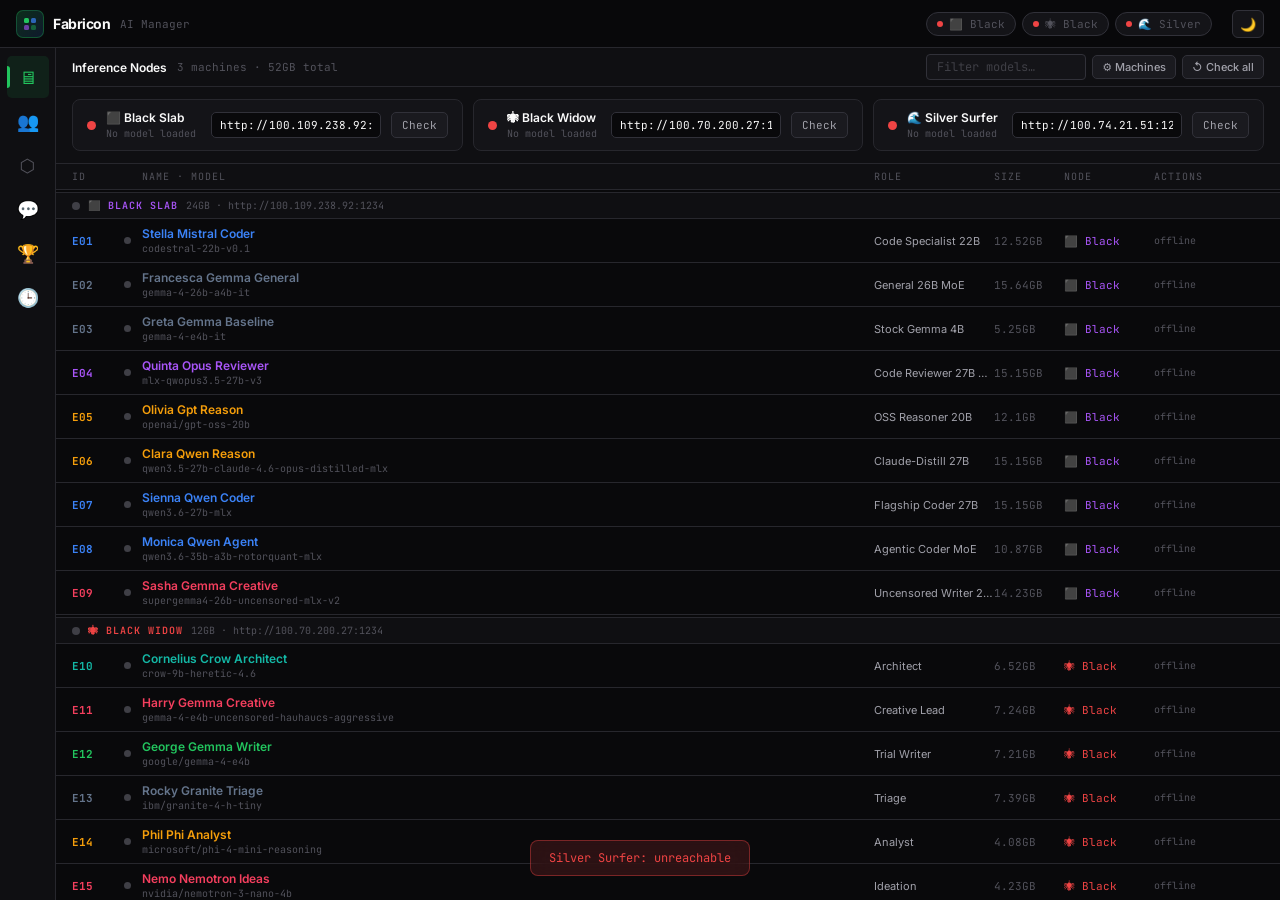
==== index.html @ a72358dd "Rename fabricon_v6_5.html to index.html" ====
<!DOCTYPE html>
<html lang="en">
<head>
<meta charset="UTF-8">
<meta name="viewport" content="width=device-width, initial-scale=1.0, viewport-fit=cover">
<title>Fabricon AI Manager v6.5</title>
<link rel="preconnect" href="https://fonts.googleapis.com">
<link href="https://fonts.googleapis.com/css2?family=Inter:wght@300;400;500;600;700&family=JetBrains+Mono:wght@400;500;600&display=swap" rel="stylesheet">
<style>
/* ── DESIGN TOKENS (DARK = default) ── */
:root, [data-theme="dark"] {
  --bg:      #09090b;
  --bg1:     #0f0f12;
  --bg2:     #141418;
  --bg3:     #1a1a1f;
  --bg4:     #1f1f26;
  --line:    #27272d;
  --line2:   #313139;
  --tx1:     #fafafa;
  --tx2:     #a1a1aa;
  --tx3:     #52525b;
  --tx4:     #3f3f46;
  --accent:  #22c55e;
  --accent2: #16a34a;
  --blue:    #3b82f6;
  --amber:   #f59e0b;
  --red:     #ef4444;
  --purple:  #a855f7;
  --code-bg: rgba(255,255,255,.06);
  --code-tx: #93c5fd;
  --r:       8px;
  --r-sm:    5px;
  --sans:    'Inter', system-ui, sans-serif;
  --mono:    'JetBrains Mono', 'Menlo', monospace;
  --nav-w:   56px;
  --topbar-h:48px;
  --shadow:  0 1px 3px rgba(0,0,0,.4), 0 8px 24px rgba(0,0,0,.3);
  --glow-g:  0 0 12px rgba(34,197,94,.25);
  --glow-b:  0 0 12px rgba(59,130,246,.25);
}
[data-theme="light"] {
  --bg:      #ffffff;
  --bg1:     #f4f4f5;
  --bg2:     #e8e8ea;
  --bg3:     #dcdcde;
  --bg4:     #c8c8cb;
  --line:    #c4c4c8;
  --line2:   #9a9aa3;
  --tx1:     #18181b;
  --tx2:     #3f3f46;
  --tx3:     #6b6b73;
  --tx4:     #a1a1aa;
  --accent:  #16a34a;
  --accent2: #15803d;
  --blue:    #2563eb;
  --amber:   #d97706;
  --red:     #dc2626;
  --purple:  #9333ea;
  --code-bg: rgba(0,0,0,.05);
  --code-tx: #1d4ed8;
  --shadow:  0 1px 3px rgba(0,0,0,.1), 0 8px 24px rgba(0,0,0,.08);
  --glow-g:  0 0 8px rgba(22,163,74,.3);
  --glow-b:  0 0 8px rgba(37,99,235,.3);
}

/* ── RESET ── */
*, *::before, *::after { box-sizing: border-box; margin: 0; padding: 0; }
html, body { height: 100%; overflow: hidden; background: var(--bg); color: var(--tx1); font-family: var(--sans); font-size: 14px; -webkit-font-smoothing: antialiased; }
button { font-family: inherit; cursor: pointer; }
input, select, textarea { font-family: inherit; color-scheme: dark; }
::-webkit-scrollbar { width: 3px; height: 3px; }
::-webkit-scrollbar-track { background: transparent; }
::-webkit-scrollbar-thumb { background: var(--line2); border-radius: 2px; }

/* ── APP SHELL ── */
#app { display: flex; flex-direction: column; height: 100dvh; }

/* ── TOPBAR ── */
#topbar {
  height: var(--topbar-h);
  background: rgba(9,9,11,.85);
  backdrop-filter: blur(20px);
  -webkit-backdrop-filter: blur(20px);
  border-bottom: 1px solid var(--line);
  display: flex; align-items: center;
  padding: 0 16px; gap: 12px;
  flex-shrink: 0; z-index: 100;
}
.brand { display: flex; align-items: center; gap: 9px; }
.brand-mark {
  width: 28px; height: 28px; border-radius: 7px;
  background: linear-gradient(135deg, rgba(34,197,94,.2), rgba(59,130,246,.15));
  border: 1px solid rgba(34,197,94,.3);
  display: flex; align-items: center; justify-content: center;
}
.brand-mark svg { width: 14px; height: 14px; }
.brand-name { font-size: 14px; font-weight: 700; letter-spacing: -.03em; color: var(--tx1); }
.brand-tag { font-size: 11px; color: var(--tx3); font-family: var(--mono); }
.topbar-spacer { flex: 1; }
#machine-badges { display: flex; gap: 6px; }
.mbadge {
  display: flex; align-items: center; gap: 6px;
  font-size: 11px; font-family: var(--mono); color: var(--tx3);
  padding: 4px 10px; border-radius: 20px;
  border: 1px solid var(--line2); background: var(--bg2);
  cursor: pointer; transition: border-color .2s;
}
.mbadge:hover { border-color: var(--line2); color: var(--tx2); }
.mbadge .mdot { width: 6px; height: 6px; border-radius: 50%; background: var(--tx4); transition: all .3s; flex-shrink: 0; }
.mbadge .mdot.online  { background: var(--accent); box-shadow: var(--glow-g); }
.mbadge .mdot.error   { background: var(--red); }
.mbadge .mdot.checking{ background: var(--amber); animation: pulse .8s infinite; }
@keyframes pulse { 0%,100%{opacity:1} 50%{opacity:.3} }

/* ── LAYOUT BODY ── */
#body { flex: 1; display: flex; overflow: hidden; }

/* ── SIDEBAR NAV ── */
#leftnav {
  width: var(--nav-w); flex-shrink: 0;
  background: var(--bg1);
  border-right: 1px solid var(--line);
  display: flex; flex-direction: column;
  align-items: center; padding: 8px 0; gap: 2px;
}
.nav-btn {
  width: 42px; height: 42px; border-radius: var(--r-sm);
  border: none; background: transparent;
  color: var(--tx3); font-size: 18px;
  display: flex; align-items: center; justify-content: center;
  transition: all .15s; position: relative;
}
.nav-btn:hover { background: var(--bg3); color: var(--tx2); }
.nav-btn.active { background: rgba(34,197,94,.1); color: var(--accent); }
.nav-btn.active::before {
  content: '';
  position: absolute; left: 0; top: 50%;
  transform: translateY(-50%);
  width: 3px; height: 22px;
  background: var(--accent); border-radius: 0 3px 3px 0;
}
.nav-btn-label { font-size: 8px; font-family: var(--mono); color: inherit; line-height: 1; }

/* ── CONTENT ── */
#content { flex: 1; overflow: hidden; display: flex; flex-direction: column; }
.panel { flex: 1; overflow: hidden; display: none; flex-direction: column; }
.panel.active { display: flex; }

/* ── SECTION HEADER ── */
.section-bar {
  min-height: 38px; flex-shrink: 0;
  background: var(--bg1); border-bottom: 1px solid var(--line);
  display: flex; align-items: center; padding: 6px 16px; gap: 10px;
  flex-wrap: wrap;
}
.section-title { font-size: 12px; font-weight: 600; color: var(--tx1); }
.section-sub { font-size: 11px; color: var(--tx3); font-family: var(--mono); }
.section-actions { margin-left: auto; display: flex; gap: 6px; align-items: center; flex-wrap: wrap; }

/* ── BUTTONS ── */
.btn {
  font-size: 12px; font-weight: 500; padding: 6px 12px;
  border-radius: var(--r-sm); border: 1px solid var(--line2);
  background: var(--bg3); color: var(--tx2);
  transition: all .15s; white-space: nowrap;
}
.btn:hover { border-color: var(--line2); background: var(--bg4); color: var(--tx1); }
.btn-primary { background: var(--accent); border-color: var(--accent); color: #000; font-weight: 600; }
.btn-primary:hover { background: var(--accent2); border-color: var(--accent2); }
.btn-danger { border-color: rgba(239,68,68,.3); background: rgba(239,68,68,.08); color: var(--red); }
.btn-danger:hover { background: rgba(239,68,68,.15); }
.btn-sm { font-size: 11px; padding: 4px 9px; }

/* ── INPUT PRIMITIVES ── */
.inp {
  background: var(--bg); border: 1px solid var(--line2);
  border-radius: var(--r-sm); padding: 6px 10px;
  font-size: 12px; font-family: var(--mono); color: var(--tx1);
  outline: none; transition: border-color .15s;
}
.inp:focus { border-color: var(--blue); }
.inp::placeholder { color: var(--tx4); }

/* ── MACHINES PANEL ── */
.mc-nodes-bar {
  padding: 12px 16px; border-bottom: 1px solid var(--line);
  display: flex; gap: 10px; flex-wrap: wrap; flex-shrink: 0;
  background: var(--bg1);
}
.mc-node {
  flex: 1; min-width: 200px;
  background: var(--bg2); border: 1px solid var(--line);
  border-radius: var(--r); padding: 10px 14px;
  display: flex; align-items: center; gap: 10px;
  transition: border-color .2s;
}
.mc-node.online { border-color: rgba(34,197,94,.2); }
.mc-dot { width: 9px; height: 9px; border-radius: 50%; background: var(--tx4); transition: all .3s; flex-shrink: 0; }
.mc-dot.online   { background: var(--accent); box-shadow: var(--glow-g); }
.mc-dot.error    { background: var(--red); }
.mc-dot.checking { background: var(--amber); animation: pulse .8s infinite; }
.mc-info { flex: 1; min-width: 0; }
.mc-name { font-size: 12px; font-weight: 600; color: var(--tx1); }
.mc-loaded { font-size: 10px; color: var(--tx3); font-family: var(--mono); margin-top: 2px; overflow: hidden; text-overflow: ellipsis; white-space: nowrap; }
.mc-node-url { width: 170px; }
.mc-check-btn {
  font-size: 11px; font-family: var(--mono);
  background: var(--bg3); border: 1px solid var(--line2);
  color: var(--tx2); border-radius: var(--r-sm);
  padding: 5px 10px; white-space: nowrap;
}
.mc-check-btn:hover { border-color: var(--accent); color: var(--accent); }

/* ── ROSTER TABLE ── */
.rt-wrap { flex: 1; overflow-y: auto; }
.rt-thead {
  display: grid;
  grid-template-columns: 52px 18px minmax(160px,1fr) 120px 70px 90px 110px;
  padding: 6px 16px; background: var(--bg1);
  border-bottom: 1px solid var(--line);
  position: sticky; top: 0; z-index: 2;
}
.rt-th { font-size: 10px; font-family: var(--mono); color: var(--tx3); text-transform: uppercase; letter-spacing: .1em; }
.rt-section {
  padding: 6px 16px; background: var(--bg1);
  border-bottom: 1px solid var(--line);
  border-top: 1px solid var(--line);
  display: flex; align-items: center; gap: 8px;
  margin-top: 2px;
}
.rt-section-label { font-size: 10px; font-family: var(--mono); font-weight: 600; text-transform: uppercase; letter-spacing: .1em; }
.rt-row {
  display: grid;
  grid-template-columns: 52px 18px minmax(160px,1fr) 120px 70px 90px 110px;
  padding: 7px 16px; border-bottom: 1px solid var(--line);
  align-items: center; transition: background .1s;
}
.rt-row:hover { background: var(--bg2); }
.rt-row.is-loaded { background: rgba(34,197,94,.04); border-left: 2px solid var(--accent); padding-left: 14px; }
.rt-row.voted-off { opacity: .3; }
.rt-emp { font-size: 11px; font-weight: 700; font-family: var(--mono); }
.rt-dot { width: 7px; height: 7px; border-radius: 50%; background: var(--tx4); }
.rt-dot.loaded  { background: var(--accent); box-shadow: var(--glow-g); }
.rt-dot.loading { background: var(--amber); animation: pulse .8s infinite; }
.rt-name-cell { min-width: 0; }
.rt-name { font-size: 12px; font-weight: 600; overflow: hidden; text-overflow: ellipsis; white-space: nowrap; }
.rt-model-id { font-size: 10px; color: var(--tx3); font-family: var(--mono); overflow: hidden; text-overflow: ellipsis; white-space: nowrap; margin-top: 1px; }
.rt-role-cell { font-size: 11px; color: var(--tx2); overflow: hidden; text-overflow: ellipsis; white-space: nowrap; }
.rt-size-cell { font-size: 11px; font-family: var(--mono); color: var(--tx3); }
.rt-machine-cell { font-size: 11px; font-family: var(--mono); display: flex; align-items: center; gap: 4px; }
.rt-actions-cell { display: flex; gap: 5px; }
.load-btn {
  font-size: 10px; font-family: var(--mono); padding: 4px 10px;
  border-radius: var(--r-sm); border: 1px solid rgba(34,197,94,.35);
  background: rgba(34,197,94,.08); color: var(--accent);
  transition: background .15s;
}
.load-btn:hover { background: rgba(34,197,94,.18); }
.load-btn:disabled { opacity: .4; cursor: default; }
.unload-btn {
  font-size: 10px; font-family: var(--mono); padding: 4px 10px;
  border-radius: var(--r-sm); border: 1px solid rgba(239,68,68,.35);
  background: rgba(239,68,68,.08); color: var(--red);
  transition: background .15s;
}
.unload-btn:hover { background: rgba(239,68,68,.18); }

/* ── ROSTER PANEL ── */
#roster-split { display: flex; flex: 1; overflow: hidden; }
#roster-list { width: 240px; flex-shrink: 0; border-right: 1px solid var(--line); display: flex; flex-direction: column; overflow: hidden; background: var(--bg1); }
#roster-scroll { flex: 1; overflow-y: auto; }
.roster-group-hdr {
  font-size: 10px; font-family: var(--mono); font-weight: 600;
  text-transform: uppercase; letter-spacing: .1em;
  padding: 8px 14px 5px; border-bottom: 1px solid var(--line);
  display: flex; align-items: center; gap: 7px;
}
.roster-row {
  display: flex; align-items: center; gap: 9px;
  padding: 8px 14px; border-bottom: 1px solid var(--line);
  cursor: pointer; transition: background .1s;
}
.roster-row:hover { background: var(--bg2); }
.roster-row.selected { background: var(--bg3); }
.r-avatar {
  width: 30px; height: 30px; border-radius: 6px;
  display: flex; align-items: center; justify-content: center;
  font-size: 10px; font-weight: 700; font-family: var(--mono); flex-shrink: 0;
}
.r-info { flex: 1; min-width: 0; }
.r-name { font-size: 12px; font-weight: 600; overflow: hidden; text-overflow: ellipsis; white-space: nowrap; }
.r-role { font-size: 10px; color: var(--tx3); font-family: var(--mono); margin-top: 1px; }
.torches { display: flex; gap: 3px; flex-shrink: 0; }
.torch { width: 8px; height: 8px; border-radius: 2px; background: var(--amber); }
.torch.snuffed { background: var(--line2); }
#roster-detail-old-removed { flex: 1; overflow-y: auto; background: var(--bg); }
.detail-header {
  padding: 16px; border-bottom: 1px solid var(--line);
  background: var(--bg1); display: flex; align-items: flex-start; gap: 14px;
}
.detail-avatar {
  width: 48px; height: 48px; border-radius: 10px; flex-shrink: 0;
  display: flex; align-items: center; justify-content: center;
  font-size: 14px; font-weight: 700; font-family: var(--mono);
}
.detail-name { font-size: 16px; font-weight: 700; letter-spacing: -.02em; }
.detail-role { font-size: 11px; font-family: var(--mono); margin-top: 3px; }
.kv-grid { display: grid; grid-template-columns: 1fr 1fr; gap: 8px; }
.kv-card { background: var(--bg2); border: 1px solid var(--line); border-radius: var(--r-sm); padding: 9px 11px; }
.kv-label { font-size: 10px; color: var(--tx3); font-family: var(--mono); text-transform: uppercase; letter-spacing: .08em; margin-bottom: 3px; }
.kv-value { font-size: 12px; font-weight: 600; font-family: var(--mono); color: var(--tx1); }
.prompt-card { background: var(--bg2); border: 1px solid var(--line); border-radius: var(--r-sm); padding: 11px 13px; border-left: 3px solid; }
.prompt-card p { font-size: 12px; color: var(--tx2); line-height: 1.75; }

/* ── TEAMS PANEL ── */
#teams-split { display: flex; flex: 1; overflow: hidden; }
#teams-list { width: 220px; flex-shrink: 0; border-right: 1px solid var(--line); display: flex; flex-direction: column; overflow: hidden; background: var(--bg1); }
#teams-scroll { flex: 1; overflow-y: auto; }
.team-row { display: flex; align-items: center; gap: 9px; padding: 9px 14px; border-bottom: 1px solid var(--line); cursor: pointer; transition: background .1s; }
.team-row:hover { background: var(--bg2); }
.team-row.selected { background: var(--bg3); }
.team-icon { font-size: 16px; flex-shrink: 0; }
.team-name-t { font-size: 12px; font-weight: 600; }
.team-sub-t { font-size: 10px; color: var(--tx3); font-family: var(--mono); margin-top: 1px; }
#team-detail { flex: 1; overflow-y: auto; background: var(--bg); }
.tm-row {
  display: flex; align-items: center; gap: 10px;
  background: var(--bg2); border: 1px solid var(--line);
  border-radius: var(--r-sm); padding: 9px 12px;
}
.tm-avatar { width: 32px; height: 32px; border-radius: 7px; display: flex; align-items: center; justify-content: center; font-size: 10px; font-weight: 700; font-family: var(--mono); flex-shrink: 0; }
.tm-name { font-size: 12px; font-weight: 600; }
.tm-model { font-size: 10px; color: var(--tx3); font-family: var(--mono); overflow: hidden; text-overflow: ellipsis; white-space: nowrap; }

/* ── CHAT PANEL ── */
#chat-topbar {
  min-height: 52px; flex-shrink: 0;
  background: var(--bg1); border-bottom: 1px solid var(--line);
  display: flex; align-items: center; padding: 8px 16px; gap: 8px; flex-wrap: wrap;
}
.chat-title { font-size: 14px; font-weight: 700; letter-spacing: -.02em; }
.mode-pill {
  display: flex; border: 1px solid var(--line2); border-radius: 20px; overflow: hidden;
  flex-shrink: 0;
}
.mode-pill button {
  font-size: 11px; font-family: var(--mono); font-weight: 600;
  padding: 4px 13px; border: none; background: transparent;
  color: var(--tx3); transition: all .15s; cursor: pointer;
}
.mode-pill button.active-auto { background: var(--accent); color: #000; }
.mode-pill button.active-manual { background: var(--amber); color: #000; }
.chat-status { font-size: 11px; font-family: var(--mono); color: var(--tx3); margin-left: auto; }

/* settings drawer */
#group-settings {
  display: none; background: var(--bg1);
  border-bottom: 1px solid var(--line);
  padding: 12px 16px; flex-wrap: wrap; gap: 14px; align-items: flex-end;
  flex-shrink: 0;
}
.gs-field { display: flex; flex-direction: column; gap: 4px; }
.gs-label { font-size: 10px; color: var(--tx3); font-family: var(--mono); text-transform: uppercase; letter-spacing: .1em; }
.gs-check { display: flex; align-items: center; gap: 7px; padding-bottom: 2px; }
.gs-check span { font-size: 12px; color: var(--tx2); }

/* turn order */
#turn-order-bar {
  display: none; background: var(--bg2);
  border-bottom: 1px solid var(--line);
  padding: 7px 16px; align-items: center; gap: 8px; flex-wrap: wrap;
  flex-shrink: 0; min-height: 40px;
}
#turn-order-bar .tob-label { font-size: 10px; color: var(--tx3); font-family: var(--mono); text-transform: uppercase; letter-spacing: .1em; flex-shrink: 0; }
#turn-chips { display: flex; gap: 6px; flex-wrap: wrap; flex: 1; }
.chip {
  font-size: 11px; font-family: var(--mono);
  padding: 4px 11px; border-radius: 20px;
  border: 1px solid; cursor: pointer;
  transition: all .15s; user-select: none;
}
#round-counter { font-size: 10px; color: var(--tx3); font-family: var(--mono); }

/* messages */
#run-log {
  flex: 1; overflow-y: auto;
  padding: 20px 20px 12px;
  display: flex; flex-direction: column; gap: 16px;
}
#run-log:empty::after {
  content: 'Select a team and send a message to start.';
  display: block; text-align: center; margin-top: 60px;
  font-size: 13px; color: var(--tx3); font-family: var(--mono);
}
.bubble-row { display: flex; gap: 10px; }
.bubble-row.user { flex-direction: row-reverse; }
.b-avatar {
  width: 32px; height: 32px; border-radius: 8px; flex-shrink: 0;
  display: flex; align-items: center; justify-content: center;
  font-size: 10px; font-weight: 700; font-family: var(--mono);
  margin-top: 2px;
}
.b-body { max-width: 78%; display: flex; flex-direction: column; gap: 4px; }
.bubble-row.user .b-body { align-items: flex-end; }
.b-meta { font-size: 10px; font-family: var(--mono); display: flex; align-items: center; gap: 6px; }
.b-meta .b-name { font-weight: 600; }
.b-meta .b-info { color: var(--tx3); }
.b-bubble {
  padding: 10px 14px; border-radius: 10px;
  font-size: 13px; line-height: 1.7; color: var(--tx1);
  white-space: pre-wrap; word-break: break-word;
  border: 1px solid var(--line);
}
.b-bubble.agent { background: var(--bg2); border-left: 3px solid; }
.b-bubble.user { background: rgba(59,130,246,.1); border-color: rgba(59,130,246,.25); }
.b-bubble.thinking { color: var(--tx3); font-style: italic; }
.b-bubble.thinking::after { content: "▋"; animation: blink 1s infinite; display: inline-block; }
@keyframes blink { 0%,100%{opacity:1} 50%{opacity:0} }
.b-actions {
  display: flex; align-items: center; gap: 7px; margin-top: 3px;
  flex-wrap: wrap;
}
.b-score-lbl { font-size: 10px; color: var(--tx3); font-family: var(--mono); }
.b-star { font-size: 13px; cursor: pointer; transition: transform .1s; }
.b-star:hover { transform: scale(1.3); }
.b-snuff { font-size: 10px; font-family: var(--mono); padding: 3px 9px; border-radius: 20px; border: 1px solid rgba(239,68,68,.3); background: rgba(239,68,68,.07); color: var(--red); margin-left: auto; }
.b-immune { font-size: 10px; font-family: var(--mono); padding: 3px 9px; border-radius: 20px; border: 1px solid rgba(245,158,11,.3); background: rgba(245,158,11,.07); color: var(--amber); }
.sys-msg { text-align: center; font-size: 11px; font-family: var(--mono); color: var(--tx3); padding: 4px 0; }
/* loading entry */
.log-entry { background: var(--bg2); border: 1px solid var(--line); border-radius: 10px; overflow: hidden; }
.log-header { display: flex; align-items: center; gap: 8px; padding: 8px 12px; background: var(--bg3); border-bottom: 1px solid var(--line); }
.log-dot { width: 7px; height: 7px; border-radius: 50%; flex-shrink: 0; background: var(--tx4); }
.log-dot.loading { background: var(--amber); animation: pulse .8s infinite; }
.log-dot.done { background: var(--accent); }
.log-dot.error { background: var(--red); }
.log-name { font-size: 12px; font-weight: 600; font-family: var(--mono); }
.log-meta-bar { font-size: 10px; color: var(--tx3); font-family: var(--mono); margin-left: auto; display: flex; gap: 10px; }
.log-body { padding: 10px 12px; font-size: 12px; color: var(--tx2); line-height: 1.7; white-space: pre-wrap; word-break: break-word; max-height: 240px; overflow-y: auto; }
.log-body.thinking { color: var(--tx3); font-style: italic; }
.log-body.thinking::after { content: "▋"; animation: blink 1s infinite; display: inline-block; }

/* chat input */
.chat-input-bar {
  flex-shrink: 0; padding: 12px 16px;
  background: var(--bg1); border-top: 1px solid var(--line);
}
.chat-input-inner {
  display: flex; gap: 10px; align-items: flex-end;
  background: var(--bg2); border: 1px solid var(--line2);
  border-radius: 12px; padding: 8px 10px 8px 14px;
  transition: border-color .15s;
}
.chat-input-inner:focus-within { border-color: var(--blue); }
#run-prompt {
  flex: 1; background: transparent; border: none; outline: none;
  font-size: 13px; color: var(--tx1); resize: none;
  min-height: 22px; max-height: 120px; line-height: 1.55;
  font-family: var(--sans);
}
#run-prompt::placeholder { color: var(--tx4); }
.chat-btns { display: flex; flex-direction: column; gap: 4px; align-items: flex-end; }
#run-btn {
  font-size: 12px; font-weight: 700; font-family: var(--mono);
  background: var(--accent); border: none; color: #000;
  border-radius: 8px; padding: 7px 16px; white-space: nowrap;
  transition: background .15s;
}
#run-btn:hover { background: var(--accent2); }
#run-btn:disabled { background: var(--bg4); color: var(--tx3); }
#stop-btn {
  display: none; font-size: 11px; font-family: var(--mono);
  background: rgba(239,68,68,.1); border: 1px solid rgba(239,68,68,.35);
  color: var(--red); border-radius: 8px; padding: 5px 12px;
}

/* ── SURVIVOR PANEL ── */
.survivor-grid {
  display: grid;
  grid-template-columns: repeat(auto-fill, minmax(140px, 1fr));
  gap: 10px; padding: 16px;
  overflow-y: auto; flex: 1;
}
.sv-card {
  position: relative;
  background: var(--bg2); border: 1px solid var(--line);
  border-radius: var(--r); padding: 12px;
  display: flex; flex-direction: column; gap: 6px;
  cursor: pointer; transition: all .15s; position: relative;
}
.sv-card:hover { border-color: var(--line2); transform: translateY(-1px); box-shadow: var(--shadow); }
.sv-card.voted-off { opacity: .3; border-color: rgba(239,68,68,.3); }
.sv-card.immune { border-color: rgba(245,158,11,.4); background: rgba(245,158,11,.04); }
.sv-avatar { width: 36px; height: 36px; border-radius: 9px; display: flex; align-items: center; justify-content: center; font-size: 11px; font-weight: 700; font-family: var(--mono); }
.sv-name { font-size: 12px; font-weight: 700; }
.sv-role { font-size: 10px; color: var(--tx3); font-family: var(--mono); }
.sv-torches { display: flex; gap: 3px; margin-top: 2px; }
.sv-torch { width: 9px; height: 9px; border-radius: 3px; background: var(--amber); }
.sv-torch.snuffed { background: var(--line2); }
.sv-score { font-size: 18px; font-weight: 800; font-family: var(--mono); letter-spacing: -.04em; margin-top: 2px; }
.sv-score-lbl { font-size: 10px; color: var(--tx3); font-family: var(--mono); }
.sv-machine { font-size: 10px; font-family: var(--mono); color: var(--tx3); margin-top: auto; }
.sv-badge {
  position: absolute; top: 8px; right: 9px;
  font-size: 9px; font-family: var(--mono); font-weight: 600;
  padding: 2px 6px; border-radius: 4px;
}
.sv-badge.out { background: rgba(239,68,68,.1); border: 1px solid rgba(239,68,68,.3); color: var(--red); }
.sv-crown { position: absolute; top: 7px; right: 9px; font-size: 13px; }

/* ── PORTRAIT / MOBILE ── */
@media (max-width: 600px) {
  :root { --nav-w: 0px; --topbar-h: 44px; }
  #leftnav { display: none; }
  #bottomnav {
    display: flex !important;
    position: fixed; bottom: 0; left: 0; right: 0;
    height: 56px;
    background: rgba(9,9,11,.95);
    backdrop-filter: blur(20px);
    -webkit-backdrop-filter: blur(20px);
    border-top: 1px solid var(--line);
    z-index: 100;
    padding-bottom: env(safe-area-inset-bottom);
  }
  #app { padding-bottom: 56px; }
  .bn-btn {
    flex: 1; display: flex; flex-direction: column;
    align-items: center; justify-content: center;
    gap: 3px; border: none; background: transparent;
    color: var(--tx3); font-size: 20px; transition: color .15s;
  }
  .bn-btn span { font-size: 9px; font-family: var(--mono); }
  .bn-btn.active { color: var(--accent); }
  /* hide machine badges on mobile */
  #machine-badges { display: none !important; }
  .brand-tag { display: none; }
  /* roster: stack layout */
  #roster-split { flex-direction: column; }
  #roster-list { width: 100%; height: 200px; border-right: none; border-bottom: 1px solid var(--line); }
  /* teams: stack */
  #teams-split { flex-direction: column; }
  #teams-list { width: 100%; height: 160px; border-right: none; border-bottom: 1px solid var(--line); }
  /* table: hide some columns */
  .rt-thead, .rt-row {
    grid-template-columns: 48px 14px 1fr 80px 100px;
  }
  .rt-th:nth-child(4), .rt-row > *:nth-child(5),
  .rt-th:nth-child(5), .rt-row > *:nth-child(6) { display: none; }
  /* mc nodes stack */
  .mc-nodes-bar { flex-direction: column; }
  .mc-node { min-width: 0; }
  .mc-node-url { width: 130px; font-size: 10px; }
  /* chat input */
  .chat-input-inner { border-radius: 10px; }
  /* survivor grid */
  .survivor-grid { grid-template-columns: repeat(auto-fill, minmax(120px, 1fr)); padding: 12px; }
  /* section bar wraps cleanly on mobile */
  .section-bar { padding: 6px 12px; }
  /* preset bar — compact, single horizontal scroll row */
  #preset-bar {
    padding: 5px 10px; gap: 5px; flex-wrap: nowrap;
    overflow-x: auto; -webkit-overflow-scrolling: touch;
  }
  #preset-bar > span:first-child { display: none; }  /* hide PRESETS label on mobile */
  #preset-chips { flex-wrap: nowrap !important; flex-shrink: 0; }
  .preset-chip { font-size: 9px; padding: 2px 7px; flex-shrink: 0; white-space: nowrap; }
  #preset-bar .btn { font-size: 10px; padding: 3px 8px; flex-shrink: 0; }
  /* session tracker — compact pills, horizontal scroll */
  #session-tracker {
    padding: 4px 10px; gap: 5px;
    overflow-x: auto; -webkit-overflow-scrolling: touch; flex-wrap: nowrap;
  }
  .tracker-pill { font-size: 9px; padding: 2px 6px; flex-shrink: 0; }
  .tracker-pill .tk-lbl { display: none; }  /* values only on mobile */
  .tracker-pill::before { content: attr(data-mobile-lbl); color: var(--tx4); margin-right: 4px; font-size: 8px; }
  /* compare button — icon only on small screens */
  .compare-toggle .compare-text { display: none; }
  /* mode pill smaller */
  .mode-pill button { padding: 3px 9px; font-size: 10px; }
}

@media (max-width: 400px) {
  .rt-thead, .rt-row { grid-template-columns: 44px 12px 1fr 90px; }
  .rt-th:nth-child(4), .rt-row > *:nth-child(5),
  .rt-th:nth-child(5), .rt-row > *:nth-child(6),
  .rt-th:nth-child(6), .rt-row > *:nth-child(7) { display: none; }
}

/* ── STATS / MODAL ── */
.stat-pill { display:inline-flex; align-items:center; gap:4px; font-size:10px; font-family:var(--mono); padding:3px 8px; border-radius:20px; border:1px solid var(--line2); background:var(--bg3); color:var(--tx2); white-space:nowrap; }
.stat-pill .sp-lbl { color:var(--tx3); }
.stat-pill .sp-val { color:var(--tx1); font-weight:600; }
.stat-pill.good .sp-val { color:var(--accent); }
.stat-pill.warn .sp-val { color:var(--amber); }
.cat-chip { font-size:10px; font-family:var(--mono); padding:3px 10px; border-radius:20px; border:1px solid; cursor:pointer; transition:all .15s; user-select:none; }
.cat-chip:hover { opacity:.85; }
.session-table { width:100%; border-collapse:collapse; font-size:11px; font-family:var(--mono); }
.session-table th { font-size:9px; color:var(--tx3); text-transform:uppercase; letter-spacing:.1em; padding:5px 10px; border-bottom:1px solid var(--line); text-align:left; font-weight:500; }
.session-table td { padding:6px 10px; border-bottom:1px solid var(--line); color:var(--tx2); vertical-align:middle; }
.session-table tr:hover td { background:var(--bg2); }
.session-table tr:last-child td { border-bottom:none; }
/* modal */
#stats-modal { display:none; position:fixed; inset:0; z-index:1000; background:rgba(0,0,0,.7); backdrop-filter:blur(6px); align-items:center; justify-content:center; padding:20px; }
#stats-modal.open { display:flex; }
.modal-card { background:var(--bg1); border:1px solid var(--line2); border-radius:12px; width:100%; max-width:720px; max-height:85vh; display:flex; flex-direction:column; overflow:hidden; box-shadow:0 24px 64px rgba(0,0,0,.6); }
.modal-header { padding:16px 20px; border-bottom:1px solid var(--line); display:flex; align-items:center; gap:12px; flex-shrink:0; }
.modal-title { font-size:15px; font-weight:700; flex:1; }
.modal-close { width:28px; height:28px; border-radius:6px; border:none; background:var(--bg3); color:var(--tx2); font-size:16px; display:flex; align-items:center; justify-content:center; }
.modal-close:hover { color:var(--tx1); }
.modal-body { flex:1; overflow-y:auto; padding:16px 20px; display:flex; flex-direction:column; gap:14px; }
.stat-row { display:flex; gap:8px; flex-wrap:wrap; }
/* sort bar */
.sort-bar { display:flex; gap:6px; align-items:center; flex-wrap:wrap; }
.sort-btn { font-size:10px; font-family:var(--mono); padding:4px 10px; border-radius:20px; border:1px solid var(--line2); background:transparent; color:var(--tx3); cursor:pointer; transition:all .15s; white-space:nowrap; }
.sort-btn:hover { color:var(--tx2); border-color:var(--line2); }
.sort-btn.active { border-color:var(--accent); color:var(--accent); background:rgba(34,197,94,.08); }
/* cat score bars */
.cat-bar-row { display:flex; align-items:center; gap:8px; }
.cat-bar-label { font-size:10px; font-family:var(--mono); color:var(--tx3); width:70px; flex-shrink:0; }
.cat-bar-track { flex:1; height:4px; background:var(--line2); border-radius:2px; overflow:hidden; }
.cat-bar-fill { height:100%; border-radius:2px; transition:width .4s; }
.cat-bar-val { font-size:10px; font-family:var(--mono); color:var(--tx2); width:28px; text-align:right; flex-shrink:0; }

/* ── MARKDOWN RENDERED BUBBLE ── */
.md-body { font-size: 13px; line-height: 1.75; color: var(--tx1); }
.md-body p { margin: 0 0 8px; }
.md-body p:last-child { margin-bottom: 0; }
.md-body code {
  font-family: var(--mono); font-size: 11px;
  background: var(--code-bg); border: 1px solid var(--line2);
  border-radius: 4px; padding: 1px 5px; color: var(--code-tx);
}
.md-body pre {
  background: var(--bg); border: 1px solid var(--line2);
  border-radius: 7px; padding: 12px 14px; overflow-x: auto;
  margin: 8px 0; position: relative;
}
.md-body pre code {
  background: none; border: none; padding: 0;
  font-size: 12px; color: var(--tx2); line-height: 1.6;
}
.md-body pre .lang-tag {
  position: absolute; top: 6px; right: 10px;
  font-size: 9px; font-family: var(--mono); color: var(--tx4);
  text-transform: uppercase; letter-spacing: .1em;
}
.md-body ul, .md-body ol { margin: 6px 0 8px 18px; }
.md-body li { margin-bottom: 3px; }
.md-body strong { color: var(--tx1); font-weight: 700; }
.md-body em { color: var(--tx2); font-style: italic; }
.md-body h1,.md-body h2,.md-body h3 {
  color: var(--tx1); font-weight: 700; margin: 10px 0 6px;
  letter-spacing: -.02em;
}
.md-body h1 { font-size: 15px; }
.md-body h2 { font-size: 13px; }
.md-body h3 { font-size: 12px; color: var(--tx2); }
.md-body hr { border: none; border-top: 1px solid var(--line); margin: 10px 0; }
.md-body blockquote {
  border-left: 3px solid var(--line2); margin: 6px 0;
  padding: 4px 12px; color: var(--tx3); font-style: italic;
}

/* ── PROMPT EDITOR ── */
.prompt-edit-area {
  background: var(--bg); border: 1px solid var(--line2);
  border-radius: var(--r-sm); padding: 10px 12px;
  font-size: 12px; font-family: var(--mono); color: var(--tx2);
  width: 100%; resize: vertical; min-height: 100px; max-height: 220px;
  outline: none; line-height: 1.65;
  transition: border-color .15s;
}
.prompt-edit-area:focus { border-color: var(--blue); }

/* ── SEARCH BAR ── */
.search-bar {
  display: flex; align-items: center; gap: 8px;
  padding: 6px 16px; background: var(--bg1);
  border-bottom: 1px solid var(--line); flex-shrink: 0;
}
.search-inp {
  flex: 1; background: var(--bg2); border: 1px solid var(--line2);
  border-radius: 20px; padding: 5px 12px;
  font-size: 12px; font-family: var(--mono); color: var(--tx1);
  outline: none; transition: border-color .15s;
}
.search-inp:focus { border-color: var(--blue); }
.search-inp::placeholder { color: var(--tx4); }

/* ── EXPORT/IMPORT ── */
.ep-badge {
  font-size: 11px; font-family: var(--mono);
  background: rgba(168,85,247,.12); border: 1px solid rgba(168,85,247,.3);
  color: var(--purple); padding: 3px 10px; border-radius: 20px;
}

/* ── TEMP EDIT ── */
.temp-row { display: flex; align-items: center; gap: 8px; flex-wrap: wrap; }
.temp-slider {
  -webkit-appearance: none; appearance: none;
  width: 100px; height: 3px;
  background: var(--line2); border-radius: 2px; outline: none; cursor: pointer;
}
.temp-slider::-webkit-slider-thumb {
  -webkit-appearance: none; appearance: none;
  width: 13px; height: 13px; border-radius: 50%;
  background: var(--accent); cursor: pointer;
}
.temp-val-lbl {
  font-size: 12px; font-family: var(--mono);
  color: var(--accent); font-weight: 600; min-width: 32px;
}

/* ── V5: THEME TOGGLE ── */
.theme-toggle {
  width: 32px; height: 28px; border-radius: 6px;
  border: 1px solid var(--line2); background: var(--bg2);
  color: var(--tx2); font-size: 13px; cursor: pointer;
  display: flex; align-items: center; justify-content: center;
  transition: all .15s;
}
.theme-toggle:hover { border-color: var(--accent); color: var(--accent); }

/* ── V5: COMPARE MODE ── */
.compare-toggle {
  font-size: 11px; font-family: var(--mono); font-weight: 600;
  padding: 4px 13px; border-radius: 20px;
  border: 1px solid var(--line2); background: transparent;
  color: var(--tx3); cursor: pointer; transition: all .15s;
}
.compare-toggle.active {
  background: var(--purple); border-color: var(--purple);
  color: #fff; box-shadow: 0 0 12px rgba(168,85,247,.35);
}
#compare-grid {
  display: grid; gap: 12px; padding: 16px;
  grid-template-columns: repeat(auto-fit, minmax(320px, 1fr));
}
.cmp-col {
  background: var(--bg2); border: 1px solid var(--line);
  border-radius: 10px; overflow: hidden; display: flex; flex-direction: column;
  min-height: 200px;
}
.cmp-col-hdr {
  padding: 8px 12px; background: var(--bg3); border-bottom: 1px solid var(--line);
  display: flex; align-items: center; gap: 7px; flex-shrink: 0;
}
.cmp-col-name { font-size: 12px; font-weight: 700; }
.cmp-col-meta { font-size: 10px; font-family: var(--mono); color: var(--tx3); margin-left: auto; }
.cmp-col-body {
  padding: 10px 12px; font-size: 12px; line-height: 1.65;
  flex: 1; overflow-y: auto; max-height: 420px;
  white-space: pre-wrap; word-break: break-word; color: var(--tx2);
}
.cmp-col-body.thinking { color: var(--tx3); font-style: italic; }
.cmp-col-body.thinking::after { content: "▋"; animation: blink 1s infinite; display: inline-block; }
.cmp-col-actions {
  padding: 6px 10px; border-top: 1px solid var(--line);
  display: flex; gap: 6px; align-items: center; flex-wrap: wrap;
  background: var(--bg1); flex-shrink: 0;
}

/* ── V5: PRESET BAR ── */
#preset-bar {
  background: var(--bg2); border-bottom: 1px solid var(--line);
  padding: 6px 14px; display: flex; align-items: center; gap: 6px;
  flex-shrink: 0; flex-wrap: wrap; min-height: 36px;
}
.preset-chip {
  font-size: 10px; font-family: var(--mono);
  padding: 3px 9px; border-radius: 14px;
  border: 1px solid var(--line2); background: var(--bg3);
  color: var(--tx2); cursor: pointer; transition: all .15s;
  display: inline-flex; align-items: center; gap: 5px;
}
.preset-chip:hover { border-color: var(--blue); color: var(--blue); }
.preset-chip .x {
  font-size: 11px; color: var(--tx4); cursor: pointer;
  margin-left: 2px; padding: 0 2px;
}
.preset-chip .x:hover { color: var(--red); }

/* ── V5: SESSION TRACKER ── */
#session-tracker {
  display: flex; gap: 10px; align-items: center;
  font-size: 10px; font-family: var(--mono); color: var(--tx3);
  padding: 5px 14px; background: var(--bg);
  border-bottom: 1px solid var(--line); flex-shrink: 0;
}
.tracker-pill {
  display: inline-flex; align-items: center; gap: 4px;
  padding: 2px 8px; border-radius: 12px;
  background: var(--bg2); border: 1px solid var(--line);
}
.tracker-pill .tk-lbl { color: var(--tx4); }
.tracker-pill .tk-val { color: var(--tx2); font-weight: 600; }
.tracker-pill.warn { border-color: rgba(245,158,11,.4); background: rgba(245,158,11,.08); }
.tracker-pill.warn .tk-val { color: var(--amber); }

/* ── V5: TIMELINE ── */
#timeline-panel { display: none; flex-direction: column; flex: 1; overflow: hidden; }
#timeline-panel.active { display: flex; }
.tl-bar {
  padding: 8px 14px; background: var(--bg1);
  border-bottom: 1px solid var(--line);
  display: flex; gap: 8px; align-items: center; flex-wrap: wrap;
  flex-shrink: 0;
}
.tl-feed { flex: 1; overflow-y: auto; padding: 12px 16px; display: flex; flex-direction: column; gap: 10px; }
.tl-entry {
  background: var(--bg2); border: 1px solid var(--line);
  border-left: 3px solid; border-radius: 8px; padding: 10px 12px;
  display: flex; flex-direction: column; gap: 6px;
}
.tl-entry-hdr { display: flex; align-items: center; gap: 8px; flex-wrap: wrap; }
.tl-entry-name { font-size: 12px; font-weight: 700; }
.tl-entry-meta { font-size: 10px; font-family: var(--mono); color: var(--tx3); margin-left: auto; }
.tl-entry-prompt {
  font-size: 11px; color: var(--tx3); font-family: var(--mono);
  background: var(--bg); border: 1px solid var(--line); border-radius: 5px;
  padding: 5px 8px; max-height: 60px; overflow: hidden;
  position: relative;
}
.tl-entry-prompt::before {
  content: "PROMPT"; position: absolute; top: 4px; right: 7px;
  font-size: 8px; color: var(--tx4); letter-spacing: .1em;
}
.tl-entry-body {
  font-size: 12px; color: var(--tx2); line-height: 1.6;
  max-height: 100px; overflow: hidden; position: relative;
}
.tl-entry-body.expanded { max-height: none; }
.tl-entry-body:not(.expanded)::after {
  content: ""; position: absolute; bottom: 0; left: 0; right: 0; height: 30px;
  background: linear-gradient(transparent, var(--bg2));
}
.tl-entry-actions { display: flex; gap: 6px; align-items: center; flex-wrap: wrap; }

/* ── V5: TEAM BUILDER ── */
.tb-section {
  margin-top: 14px;
}
.tb-section-hdr {
  font-size: 10px; color: var(--tx3); font-family: var(--mono);
  text-transform: uppercase; letter-spacing: .1em; margin-bottom: 7px;
  display: flex; align-items: center; gap: 7px;
}
.tb-vram-summary {
  display: flex; gap: 8px; flex-wrap: wrap;
  background: var(--bg2); border: 1px solid var(--line);
  border-radius: 8px; padding: 8px 12px; margin-bottom: 10px;
}
.tb-vram-pill {
  display: flex; align-items: center; gap: 6px;
  font-size: 11px; font-family: var(--mono);
  padding: 3px 8px; border-radius: 14px;
  background: var(--bg3); border: 1px solid var(--line2);
}
.tb-vram-pill.warn {
  border-color: rgba(239,68,68,.5); background: rgba(239,68,68,.1); color: var(--red);
}
.tb-vram-pill.ok {
  border-color: rgba(34,197,94,.4); background: rgba(34,197,94,.08); color: var(--accent);
}
.tb-vram-bar {
  width: 60px; height: 4px; border-radius: 2px;
  background: var(--line2); overflow: hidden; position: relative;
}
.tb-vram-bar-fill { height: 100%; transition: width .3s; }

/* ── V5: PRESET MODAL ── */
#preset-modal { display: none; position: fixed; inset: 0; z-index: 1000; background: rgba(0,0,0,.7); backdrop-filter: blur(6px); align-items: center; justify-content: center; padding: 20px; }
#preset-modal.open { display: flex; }
.preset-modal-card { background: var(--bg1); border: 1px solid var(--line2); border-radius: 12px; width: 100%; max-width: 560px; max-height: 80vh; display: flex; flex-direction: column; overflow: hidden; }
.preset-modal-row {
  display: flex; gap: 10px; padding: 10px 14px;
  border-bottom: 1px solid var(--line); align-items: center;
}
.preset-modal-row:last-child { border-bottom: none; }
.preset-name { font-size: 12px; font-weight: 600; flex-shrink: 0; min-width: 110px; color: var(--tx1); }
.preset-text { font-size: 11px; color: var(--tx3); font-family: var(--mono); flex: 1; overflow: hidden; text-overflow: ellipsis; white-space: nowrap; }

/* ── INTERVIEW PANEL ── */
#roster-detail {
  flex: 1; overflow: hidden; background: var(--bg);
  display: flex; flex-direction: column;
}
.detail-info-pane {
  overflow-y: auto; flex-shrink: 0;
  max-height: 52%; border-bottom: 2px solid var(--line);
}
.interview-pane {
  flex: 1; display: flex; flex-direction: column; overflow: hidden;
  background: var(--bg); min-height: 0;
}
.interview-header {
  flex-shrink: 0; padding: 7px 14px;
  background: var(--bg1); border-bottom: 1px solid var(--line);
  display: flex; align-items: center; gap: 8px;
}
.interview-title {
  font-size: 11px; font-weight: 700; font-family: var(--mono);
  text-transform: uppercase; letter-spacing: .08em; color: var(--tx2);
}
.interview-badge {
  font-size: 9px; font-family: var(--mono); padding: 2px 7px;
  border-radius: 10px; border: 1px solid var(--line2);
  color: var(--tx3); background: var(--bg2);
}
.interview-badge.live {
  border-color: rgba(34,197,94,.5); color: var(--accent);
  background: rgba(34,197,94,.08);
}
.interview-messages {
  flex: 1; overflow-y: auto; padding: 10px 14px;
  display: flex; flex-direction: column; gap: 8px;
  scroll-behavior: smooth;
}
.iv-msg { display: flex; gap: 8px; align-items: flex-start; }
.iv-msg.user { flex-direction: row-reverse; }
.iv-avatar {
  width: 26px; height: 26px; border-radius: 50%;
  display: flex; align-items: center; justify-content: center;
  font-size: 9px; font-weight: 700; font-family: var(--mono);
  flex-shrink: 0;
}
.iv-bubble {
  max-width: 82%; padding: 8px 11px; border-radius: 10px;
  font-size: 12px; line-height: 1.65; border: 1px solid var(--line);
}
.iv-msg.user .iv-bubble {
  background: var(--blue); color: #fff; border-color: transparent;
  border-radius: 10px 10px 2px 10px;
}
.iv-msg.agent .iv-bubble {
  background: var(--bg2); border-radius: 10px 10px 10px 2px;
}
.iv-meta {
  font-size: 9px; color: var(--tx4); font-family: var(--mono);
  margin-top: 3px; padding: 0 4px;
}
.iv-actions { display: flex; gap: 4px; margin-top: 4px; flex-wrap: wrap; }
.interview-input-bar {
  flex-shrink: 0; padding: 8px 12px;
  background: var(--bg1); border-top: 1px solid var(--line);
  display: flex; gap: 8px; align-items: flex-end;
}
.iv-input {
  flex: 1; background: var(--bg); border: 1px solid var(--line2);
  border-radius: 8px; padding: 7px 10px;
  font-size: 12px; color: var(--tx1); outline: none;
  resize: none; min-height: 34px; max-height: 120px;
  line-height: 1.5; font-family: var(--sans);
  transition: border-color .15s;
}
.iv-input:focus { border-color: var(--blue); }
.iv-input::placeholder { color: var(--tx4); }
.iv-send {
  background: var(--blue); color: #fff; border: none;
  border-radius: 8px; padding: 7px 14px; font-size: 12px;
  font-weight: 600; cursor: pointer; flex-shrink: 0;
  transition: opacity .15s; align-self: flex-end;
}
.iv-send:hover { opacity: .85; }
.iv-send:disabled { opacity: .35; cursor: not-allowed; }
.iv-empty {
  flex: 1; display: flex; align-items: center; justify-content: center;
  color: var(--tx4); font-size: 11px; font-family: var(--mono);
  text-align: center; padding: 20px; line-height: 1.8;
}
.iv-thinking { display: inline-flex; gap: 3px; align-items: center; padding: 8px 12px; }
.iv-thinking span {
  width: 5px; height: 5px; border-radius: 50%; background: var(--tx3);
  display: inline-block; animation: iv-bounce .9s infinite;
}
.iv-thinking span:nth-child(2) { animation-delay: .15s; }
.iv-thinking span:nth-child(3) { animation-delay: .3s; }
@keyframes iv-bounce {
  0%,80%,100% { transform: translateY(0); opacity: .4; }
  40%          { transform: translateY(-4px); opacity: 1; }
}
/* ── SCORE BREAKDOWN ── */
.score-breakdown {
  display: none; position: absolute; bottom: calc(100% + 6px); left: 0;
  background: var(--bg1); border: 1px solid var(--line2);
  border-radius: 8px; padding: 8px 10px; min-width: 220px;
  z-index: 100; box-shadow: var(--shadow);
}
.score-breakdown li {
  font-size: 10px; font-family: var(--mono); color: var(--tx3);
  list-style: none; padding: 2px 0; border-bottom: 1px solid var(--line);
}
.score-breakdown li:last-child { border-bottom: none; color: var(--tx2); font-weight: 600; }
.score-wrap { position: relative; display: inline-flex; align-items: center; gap: 3px; }
.score-wrap:hover .score-breakdown { display: block; }
.score-info-btn {
  font-size: 9px; color: var(--tx4); cursor: help;
  font-family: var(--mono); padding: 0 2px;
  border: 1px solid var(--line2); border-radius: 3px;
  background: var(--bg2); line-height: 1.4;
}
.score-info-btn:hover { color: var(--tx2); border-color: var(--tx3); }

/* ── V6.3: CRITERIA SCORE SHEET ── */
#score-sheet {
  display: none; position: fixed; inset: 0; z-index: 1100;
  background: rgba(0,0,0,.6); backdrop-filter: blur(6px);
  align-items: flex-end; justify-content: center;
}
#score-sheet.open { display: flex; }
.score-sheet-card {
  background: var(--bg1); border-top: 1px solid var(--line2);
  border-radius: 16px 16px 0 0; width: 100%; max-width: 640px;
  display: flex; flex-direction: column; max-height: 85vh; overflow: hidden;
  animation: ss-slideup .2s ease-out;
}
@keyframes ss-slideup { from { transform: translateY(100%); } to { transform: translateY(0); } }
.score-sheet-grip {
  width: 36px; height: 4px; background: var(--line2);
  border-radius: 2px; margin: 8px auto;
}
.score-sheet-hdr {
  padding: 4px 18px 12px; display: flex; align-items: center; gap: 10px;
  border-bottom: 1px solid var(--line);
}
.score-sheet-title { font-size: 13px; font-weight: 700; color: var(--tx1); }
.score-sheet-sub { font-size: 11px; color: var(--tx3); font-family: var(--mono); }
.score-sheet-body {
  flex: 1; overflow-y: auto; padding: 14px 18px;
  display: flex; flex-direction: column; gap: 14px;
}
.crit-row {
  display: flex; flex-direction: column; gap: 5px;
}
.crit-row-hdr {
  display: flex; align-items: center; gap: 8px; font-size: 11px;
  font-family: var(--mono); color: var(--tx2);
}
.crit-row-name { font-weight: 700; flex: 1; }
.crit-row-val {
  font-weight: 700; color: var(--accent);
  font-size: 14px; min-width: 28px; text-align: right;
}
.crit-slider {
  -webkit-appearance: none; appearance: none;
  width: 100%; height: 4px; background: var(--line2);
  border-radius: 2px; outline: none; cursor: pointer;
}
.crit-slider::-webkit-slider-thumb {
  -webkit-appearance: none; appearance: none;
  width: 18px; height: 18px; border-radius: 50%;
  background: var(--accent); cursor: pointer;
  box-shadow: 0 0 0 4px var(--bg1);
}
.score-sheet-summary {
  display: flex; align-items: center; justify-content: space-between;
  padding: 12px 18px; background: var(--bg2);
  border-top: 1px solid var(--line);
}
.score-sheet-avg {
  font-size: 28px; font-weight: 800; font-family: var(--mono);
  color: var(--accent);
}
.score-sheet-avg-lbl {
  font-size: 9px; color: var(--tx4); font-family: var(--mono);
  text-transform: uppercase; letter-spacing: .08em;
}
.score-sheet-actions {
  display: flex; gap: 8px; padding: 12px 18px;
  background: var(--bg1); border-top: 1px solid var(--line);
}

/* ── V6.3: SCORE BUTTON ── */
.score-btn {
  font-size: 11px; font-family: var(--mono); font-weight: 600;
  padding: 5px 14px; border-radius: 14px;
  border: 1px solid var(--line2); background: var(--bg2);
  color: var(--tx2); cursor: pointer; transition: all .15s;
  white-space: nowrap;
}
.score-btn:hover { border-color: var(--amber); color: var(--amber); }
.score-btn.scored { border-color: var(--accent); color: var(--accent); background: rgba(34,197,94,.08); }
.score-pill-mini {
  display: inline-flex; align-items: center; gap: 3px;
  font-size: 10px; font-family: var(--mono); color: var(--tx3);
}

/* ── V6.3: ROSTER EVAL CARD ── */
.roster-eval-card {
  margin: 0 16px 12px; padding: 12px 14px;
  background: var(--bg2); border: 1px solid var(--line);
  border-left: 3px solid var(--amber); border-radius: 8px;
}
.roster-eval-empty {
  font-size: 11px; color: var(--tx4); font-family: var(--mono);
  text-align: center; padding: 8px;
}
.roster-eval-prompt {
  font-size: 10px; color: var(--tx3); font-family: var(--mono);
  background: var(--bg); border-radius: 4px; padding: 4px 7px;
  margin-bottom: 6px; max-height: 40px; overflow: hidden;
}
.roster-eval-resp {
  font-size: 11px; color: var(--tx2); line-height: 1.5;
  max-height: 60px; overflow: hidden; margin-bottom: 7px;
  position: relative;
}
.roster-eval-resp::after {
  content: ""; position: absolute; bottom: 0; left: 0; right: 0;
  height: 18px; background: linear-gradient(transparent, var(--bg2));
}
.roster-eval-actions {
  display: flex; align-items: center; gap: 7px; flex-wrap: wrap;
}

</style>
</head>
<body>
<div id="app">

<!-- TOPBAR -->
<div id="topbar">
  <div class="brand">
    <div class="brand-mark">
      <svg viewBox="0 0 14 14" fill="none">
        <rect x="1" y="1" width="5" height="5" rx="1.5" fill="#22c55e"/>
        <rect x="8" y="1" width="5" height="5" rx="1.5" fill="#3b82f6" opacity=".7"/>
        <rect x="1" y="8" width="5" height="5" rx="1.5" fill="#a855f7" opacity=".6"/>
        <rect x="8" y="8" width="5" height="5" rx="1.5" fill="#22c55e" opacity=".4"/>
      </svg>
    </div>
    <span class="brand-name">Fabricon</span>
    <span class="brand-tag">AI Manager</span>
  </div>
  <div class="topbar-spacer"></div>
  <div id="machine-badges"></div>
  <button class="theme-toggle" id="theme-toggle-btn" onclick="toggleTheme()" title="Toggle theme" style="margin-left:8px">🌙</button>
</div>

<!-- BODY -->
<div id="body">

  <!-- SIDEBAR (desktop) -->
  <div id="leftnav">
    <button class="nav-btn active" id="nav-machines" onclick="setNav('machines')" title="Machines">
      <span>🖥</span>
    </button>
    <button class="nav-btn" id="nav-roster" onclick="setNav('roster')" title="Roster">
      <span>👥</span>
    </button>
    <button class="nav-btn" id="nav-teams" onclick="setNav('teams')" title="Teams">
      <span>⬡</span>
    </button>
    <button class="nav-btn" id="nav-run" onclick="setNav('run')" title="Chat">
      <span>💬</span>
    </button>
    <button class="nav-btn" id="nav-survivor" onclick="setNav('survivor')" title="Scoreboard">
      <span>🏆</span>
    </button>
    <button class="nav-btn" id="nav-timeline" onclick="setNav('timeline')" title="Timeline">
      <span>🕒</span>
    </button>
  </div>

  <!-- CONTENT -->
  <div id="content">

    <!-- ── MACHINES ── -->
    <div class="panel active" id="panel-machines">
      <div class="section-bar">
        <span class="section-title">Inference Nodes</span>
        <span class="section-sub" id="nodes-sub"></span>
        <div class="section-actions">
          <input class="search-inp" id="node-search" placeholder="Filter models…" oninput="filterRosterTable(this.value)" style="width:160px;border-radius:4px;padding:4px 10px">
          <button class="btn btn-sm" onclick="openMachineModal()">⚙ Machines</button>
          <button class="btn btn-sm" onclick="checkAllMachines()">↺ Check all</button>
        </div>
      </div>
      <div id="machines-inner" style="display:flex;flex-direction:column;flex:1;overflow:hidden">
        <div class="mc-nodes-bar" id="mc-nodes"></div>
        <div class="rt-thead">
          <span class="rt-th">ID</span>
          <span class="rt-th"></span>
          <span class="rt-th">Name · Model</span>
          <span class="rt-th">Role</span>
          <span class="rt-th">Size</span>
          <span class="rt-th">Node</span>
          <span class="rt-th">Actions</span>
        </div>
        <div class="rt-wrap" id="roster-table"></div>
      </div>
    </div>

    <!-- ── ROSTER ── -->
    <div class="panel" id="panel-roster">
      <div id="roster-split">
        <div id="roster-list">
      <div class="section-bar" style="flex-shrink:0">
        <span class="section-title">Contestants</span>
        <span id="roster-count" class="section-sub"></span>
        <div class="section-actions">
          <button class="btn btn-sm" onclick="openIvPromptModal()">🎤 Interview Q</button>
          <button class="btn btn-sm btn-primary" onclick="openAddModelModal()">+ Add</button>
        </div>
        <div id="archetype-legend" style="display:flex;gap:5px;margin-left:8px;flex-wrap:wrap"></div>
      </div>
          <div id="roster-scroll"></div>
        </div>
        <div id="roster-detail">
          <div style="display:flex;align-items:center;justify-content:center;height:100%;color:var(--tx3);font-size:12px;font-family:var(--mono)">Select a model</div>
        </div>
      </div>
    </div>

    <!-- ── TEAMS ── -->
    <div class="panel" id="panel-teams">
      <div id="teams-split">
        <div id="teams-list">
          <div class="section-bar" style="flex-shrink:0">
            <span class="section-title">Teams</span>
            <div class="section-actions"><button class="btn btn-sm" onclick="addTeam()">+ New</button></div>
          </div>
          <div id="teams-scroll"></div>
        </div>
        <div id="team-detail">
          <div style="display:flex;align-items:center;justify-content:center;height:100%;color:var(--tx3);font-size:12px;font-family:var(--mono)">Select a team</div>
        </div>
      </div>
    </div>

    <!-- ── GROUP CHAT ── -->
    <div class="panel" id="panel-run">
      <div id="chat-topbar">
        <span class="chat-title">Group Chat</span>
        <select id="run-team-select" onchange="selectRunTeam(this.value)" class="inp" style="font-size:12px;padding:5px 9px">
          <option value="">Select team…</option>
        </select>
        <div class="mode-pill">
          <button id="mode-auto-btn" onclick="setChatMode('auto')" class="active-auto">AUTO</button>
          <button id="mode-manual-btn" onclick="setChatMode('manual')">MANUAL</button>
        </div>
        <button class="compare-toggle" id="compare-toggle-btn" onclick="toggleCompareMode()" title="Compare mode: fire selected models on the same prompt, show side-by-side">⚖<span class="compare-text"> COMPARE</span></button>
        <span class="chat-status" id="run-status-text">Idle</span>
        <button class="btn btn-sm" onclick="toggleGroupSettings()">⚙</button>
        <button class="btn btn-sm" onclick="clearRunLog()">Clear</button>
      </div>

      <!-- Settings drawer -->
      <div id="group-settings">
        <div class="gs-field">
          <span class="gs-label">Max Rounds</span>
          <input id="gs-max-rounds" type="number" value="1" min="1" max="20" class="inp" style="width:64px">
        </div>
        <div class="gs-field">
          <span class="gs-label">Tokens / Agent</span>
          <input id="gs-max-tokens" type="number" value="600" min="100" max="4096" step="100" class="inp" style="width:80px">
        </div>
        <div class="gs-field">
          <span class="gs-label">History Depth</span>
          <select id="gs-history" class="inp" style="font-size:11px">
            <option value="all">Full history</option>
            <option value="6">Last 6 msgs</option>
            <option value="4">Last 4 msgs</option>
            <option value="2">Last 2 msgs</option>
            <option value="0">Prompt only</option>
          </select>
        </div>
        <div class="gs-field">
          <span class="gs-label">Pause (s)</span>
          <input id="gs-pause" type="number" value="0" min="0" max="30" class="inp" style="width:64px">
        </div>
        <div class="gs-check">
          <input type="checkbox" id="gs-skip-fired" checked style="accent-color:var(--accent);width:14px;height:14px">
          <span>Skip voted-off</span>
        </div>
        <div class="gs-check">
          <input type="checkbox" id="gs-crosstalk" checked style="accent-color:var(--accent);width:14px;height:14px">
          <span>Cross-talk</span>
        </div>
      </div>

      <!-- Turn order -->
      <div id="turn-order-bar">
        <span class="tob-label">Turn order</span>
        <div id="turn-chips"></div>
        <span id="round-counter"></span>
      </div>

      <!-- Preset bar -->
      <div id="preset-bar">
        <span style="font-size:10px;font-family:var(--mono);color:var(--tx3);text-transform:uppercase;letter-spacing:.1em">Presets</span>
        <div id="preset-chips" style="display:flex;gap:5px;flex-wrap:wrap;flex:1"></div>
        <button class="btn btn-sm" onclick="savePresetFromInput()" title="Save current input as preset">+ Save</button>
        <button class="btn btn-sm" onclick="openPresetModal()">Manage</button>
      </div>

      <!-- Session tracker -->
      <div id="session-tracker">
        <span class="tracker-pill" data-mobile-lbl="▶"><span class="tk-lbl">SESSION</span><span class="tk-val" id="trk-runs">0 runs</span></span>
        <span class="tracker-pill" data-mobile-lbl="◆"><span class="tk-lbl">TOKENS</span><span class="tk-val" id="trk-tokens">0</span></span>
        <span class="tracker-pill" data-mobile-lbl="⏱"><span class="tk-lbl">COMPUTE</span><span class="tk-val" id="trk-time">0s</span></span>
        <span class="tracker-pill" id="trk-vram-pill" data-mobile-lbl="▣"><span class="tk-lbl">PEAK VRAM</span><span class="tk-val" id="trk-vram">—</span></span>
        <button class="btn btn-sm" onclick="resetSessionTracker()" style="margin-left:auto;padding:2px 8px;font-size:10px">↺</button>
      </div>

      <!-- Messages -->
      <div id="run-log"></div>

      <!-- Input -->
      <div class="chat-input-bar">
        <div class="chat-input-inner">
          <textarea id="run-prompt" rows="1" onkeydown="handleChatKey(event)" oninput="autoGrow(this)" placeholder="Message…"></textarea>
          <div class="chat-btns">
            <button id="run-btn" onclick="sendChatMessage()">Send ↑</button>
            <button id="stop-btn" onclick="stopChat()">■ Stop</button>
          </div>
        </div>
      </div>
    </div>

    <!-- ── SURVIVOR ── -->
    <div class="panel" id="panel-survivor">
      <div class="section-bar">
        <span class="section-title">Leaderboard</span>
        <span id="survivor-stats" class="section-sub"></span>
        <div class="section-actions">
          <span class="ep-badge" id="ep-badge">Ep 0</span>
          <button class="btn btn-sm" onclick="clearImmunity()">Clear 👑</button>
          <button class="btn btn-sm btn-danger" onclick="reviveAll()">Revive all</button>
          <button class="btn btn-sm" onclick="exportData()">⬇ Export</button>
          <button class="btn btn-sm" onclick="triggerImport()">⬆ Import</button>
          <button class="btn btn-sm btn-danger" onclick="resetAllStats()">↺ Reset Stats</button>
          <input type="file" id="import-file" accept=".json" style="display:none" onchange="importData(event)">
        </div>
      </div>
      <div style="padding:8px 14px;border-bottom:1px solid var(--line);background:var(--bg1);display:flex;align-items:center;gap:8px;flex-shrink:0;flex-wrap:wrap">
        <span style="font-size:10px;color:var(--tx3);font-family:var(--mono);text-transform:uppercase;letter-spacing:.1em">Sort by</span>
        <button onclick="setBoardSort('score')" id="bsort-score" class="btn btn-sm" style="font-family:var(--mono);font-size:10px">★ Score</button>
        <button onclick="setBoardSort('tps')"   id="bsort-tps"   class="btn btn-sm" style="font-family:var(--mono);font-size:10px">⚡ TPS</button>
        <button onclick="setBoardSort('ep')"    id="bsort-ep"    class="btn btn-sm" style="font-family:var(--mono);font-size:10px">◈ Episodes</button>
      </div>
      <div class="survivor-grid" id="survivor-grid"></div>
    </div>

    <!-- ── TIMELINE ── -->
    <div class="panel" id="panel-timeline">
      <div class="section-bar">
        <span class="section-title">Run Timeline</span>
        <span class="section-sub" id="tl-stats">All runs</span>
        <div class="section-actions">
          <button class="btn btn-sm btn-danger" onclick="clearTimeline()">Clear</button>
        </div>
      </div>
      <div class="tl-bar">
        <input class="search-inp" id="tl-search" placeholder="Search prompt or response…" oninput="renderTimeline()" style="flex:1;max-width:320px">
        <select class="inp" id="tl-filter-model" onchange="renderTimeline()" style="font-size:11px">
          <option value="">All models</option>
        </select>
        <select class="inp" id="tl-filter-tag" onchange="renderTimeline()" style="font-size:11px">
          <option value="">All categories</option>
          <option value="Code">Code</option>
          <option value="Reasoning">Reasoning</option>
          <option value="Creative">Creative</option>
          <option value="General">General</option>
        </select>
        <select class="inp" id="tl-sort" onchange="renderTimeline()" style="font-size:11px">
          <option value="newest">Newest first</option>
          <option value="oldest">Oldest first</option>
          <option value="quality">Highest quality</option>
          <option value="speed">Fastest TPS</option>
        </select>
      </div>
      <div class="tl-feed" id="tl-feed"></div>
    </div>

    <!-- ── PRESET MODAL ── -->
    <div id="preset-modal" onclick="closePresetModal(event)">
      <div class="preset-modal-card" onclick="event.stopPropagation()">
        <div class="modal-header">
          <div class="modal-title">Saved Prompts</div>
          <button class="modal-close" onclick="document.getElementById('preset-modal').classList.remove('open')">✕</button>
        </div>
        <div style="padding:10px 14px;border-bottom:1px solid var(--line);display:flex;gap:8px">
          <input class="inp" id="preset-new-name" placeholder="Name (e.g. 'Swift actor refactor')" style="font-size:12px;flex:1">
          <button class="btn btn-sm btn-primary" onclick="addPresetFromModal()">+ Add Current</button>
        </div>
        <div id="preset-modal-list" style="overflow-y:auto"></div>
      </div>
    </div>

    <!-- HTTPS BANNER -->
    <div id="https-banner" style="display:none;position:fixed;top:0;left:0;right:0;z-index:2000;background:rgba(245,158,11,.95);backdrop-filter:blur(8px);padding:10px 16px;align-items:center;gap:10px;font-size:12px;font-family:var(--mono)">
      <span style="font-size:16px">⚠</span>
      <span style="flex:1;color:#000">You're viewing over HTTPS — LM Studio connections will be blocked. <strong>Open over HTTP</strong> or download and run locally.</span>
      <a id="http-link" href="#" style="background:#000;color:#fff;padding:4px 12px;border-radius:6px;text-decoration:none;font-weight:700;white-space:nowrap">Switch to HTTP</a>
      <button onclick="document.getElementById('https-banner').style.display='none'" style="background:transparent;border:none;color:#000;font-size:16px;cursor:pointer;padding:0 4px">✕</button>
    </div>

    <!-- MACHINE EDITOR MODAL -->
    <div id="machine-modal" onclick="closeMachineModal(event)" style="display:none;position:fixed;inset:0;z-index:1000;background:rgba(0,0,0,.7);backdrop-filter:blur(6px);align-items:center;justify-content:center;padding:20px">
      <div style="background:var(--bg1);border:1px solid var(--line2);border-radius:12px;width:100%;max-width:500px;max-height:85vh;display:flex;flex-direction:column;overflow:hidden" onclick="event.stopPropagation()">
        <div class="modal-header">
          <div class="modal-title">Manage Machines</div>
          <button class="modal-close" onclick="document.getElementById('machine-modal').style.display='none'">✕</button>
        </div>
        <div id="machine-list-edit" style="overflow-y:auto;flex:1"></div>
        <div style="padding:14px 16px;border-top:1px solid var(--line);display:flex;flex-direction:column;gap:8px">
          <div style="font-size:10px;color:var(--tx3);font-family:var(--mono);text-transform:uppercase;letter-spacing:.1em">Add Machine</div>
          <div style="display:grid;grid-template-columns:1fr 1fr;gap:7px">
            <input class="inp" id="nm-name" placeholder="Name (e.g. My PC)" style="font-size:12px">
            <input class="inp" id="nm-url"  placeholder="URL (e.g. http://192.168.1.x:1234)" style="font-size:12px">
            <input class="inp" id="nm-vram" placeholder="VRAM GB (e.g. 16)" type="number" min="1" style="font-size:12px">
            <input class="inp" id="nm-note" placeholder="Note (e.g. RTX 4090)" style="font-size:12px">
          </div>
          <button class="btn btn-primary" onclick="addMachineFromModal()" style="align-self:flex-end">+ Add Machine</button>
        </div>
      </div>
    </div>

    <!-- ADD MODEL MODAL -->
    <div id="add-model-modal" onclick="if(event.target.id==='add-model-modal')closeAddModelModal()" style="display:none;position:fixed;inset:0;z-index:1000;background:rgba(0,0,0,.7);backdrop-filter:blur(6px);align-items:center;justify-content:center;padding:20px">
      <div style="background:var(--bg1);border:1px solid var(--line2);border-radius:12px;width:100%;max-width:500px;display:flex;flex-direction:column;overflow:hidden" onclick="event.stopPropagation()">
        <div class="modal-header">
          <div class="modal-title">Add Contestant</div>
          <button class="modal-close" onclick="closeAddModelModal()">✕</button>
        </div>
        <div style="padding:16px;display:flex;flex-direction:column;gap:10px">
          <div style="display:grid;grid-template-columns:1fr 1fr;gap:8px">
            <div><div style="font-size:9px;color:var(--tx4);font-family:var(--mono);text-transform:uppercase;letter-spacing:.08em;margin-bottom:3px">First name</div><input class="inp" id="am-first" style="font-size:12px;width:100%;box-sizing:border-box"></div>
            <div><div style="font-size:9px;color:var(--tx4);font-family:var(--mono);text-transform:uppercase;letter-spacing:.08em;margin-bottom:3px">Last name</div><input class="inp" id="am-last" style="font-size:12px;width:100%;box-sizing:border-box"></div>
            <div><div style="font-size:9px;color:var(--tx4);font-family:var(--mono);text-transform:uppercase;letter-spacing:.08em;margin-bottom:3px">Emp ID (e.g. E32)</div><input class="inp" id="am-empid" style="font-size:12px;width:100%;box-sizing:border-box"></div>
            <div><div style="font-size:9px;color:var(--tx4);font-family:var(--mono);text-transform:uppercase;letter-spacing:.08em;margin-bottom:3px">Role (e.g. Senior Developer)</div><input class="inp" id="am-role" style="font-size:12px;width:100%;box-sizing:border-box"></div>
          </div>
          <div><div style="font-size:9px;color:var(--tx4);font-family:var(--mono);text-transform:uppercase;letter-spacing:.08em;margin-bottom:3px">Model ID (LM Studio path)</div><input class="inp" id="am-model" placeholder="e.g. qwen3.5-9b or openai/gpt-oss-20b" style="font-size:12px;width:100%;box-sizing:border-box"></div>
          <div style="display:grid;grid-template-columns:1fr 1fr 1fr;gap:8px">
            <div><div style="font-size:9px;color:var(--tx4);font-family:var(--mono);text-transform:uppercase;letter-spacing:.08em;margin-bottom:3px">Machine</div>
              <select class="inp" id="am-machine" style="font-size:12px;width:100%;box-sizing:border-box"></select></div>
            <div><div style="font-size:9px;color:var(--tx4);font-family:var(--mono);text-transform:uppercase;letter-spacing:.08em;margin-bottom:3px">Size (GB)</div><input class="inp" id="am-size" type="number" min="0.1" step="0.1" value="7" style="font-size:12px;width:100%;box-sizing:border-box"></div>
            <div><div style="font-size:9px;color:var(--tx4);font-family:var(--mono);text-transform:uppercase;letter-spacing:.08em;margin-bottom:3px">Temp</div><input class="inp" id="am-temp" type="number" min="0" max="1" step="0.05" value="0.5" style="font-size:12px;width:100%;box-sizing:border-box"></div>
          </div>
          <div><div style="font-size:9px;color:var(--tx4);font-family:var(--mono);text-transform:uppercase;letter-spacing:.08em;margin-bottom:3px">System Prompt</div><textarea class="prompt-edit-area" id="am-prompt" style="min-height:70px" placeholder="You are [Name], a [role]. MIKE is the Director."></textarea></div>
          <button class="btn btn-primary" onclick="addModelFromModal()" style="align-self:flex-end">+ Add Contestant</button>
        </div>
      </div>
    </div>

    <!-- ── V6.3: SCORE SHEET (slide-up) ── -->
    <div id="score-sheet" onclick="if(event.target.id==='score-sheet')closeScoreSheet()">
      <div class="score-sheet-card" onclick="event.stopPropagation()">
        <div class="score-sheet-grip"></div>
        <div class="score-sheet-hdr">
          <div style="flex:1">
            <div class="score-sheet-title" id="ss-title">Score Response</div>
            <div class="score-sheet-sub" id="ss-sub">—</div>
          </div>
          <button class="btn btn-sm" onclick="openCriteriaModal()" title="Manage criteria">⚙</button>
          <button class="modal-close" onclick="closeScoreSheet()">✕</button>
        </div>
        <div class="score-sheet-body" id="ss-body"></div>
        <div class="score-sheet-summary">
          <div>
            <div class="score-sheet-avg-lbl">Average</div>
            <div class="score-sheet-avg" id="ss-avg">—</div>
          </div>
          <div style="text-align:right">
            <div class="score-sheet-avg-lbl">Auto</div>
            <div style="font-size:14px;font-family:var(--mono);color:var(--tx2)" id="ss-auto">—/10</div>
          </div>
        </div>
        <div class="score-sheet-actions">
          <button class="btn btn-sm" onclick="resetScoreSheet()">↺ Reset</button>
          <button class="btn btn-primary" onclick="closeScoreSheet()" style="margin-left:auto;flex:1;max-width:200px">Done</button>
        </div>
      </div>
    </div>

    <!-- ── V6.3: CRITERIA MANAGE MODAL ── -->
    <div id="criteria-modal" onclick="if(event.target.id==='criteria-modal')document.getElementById('criteria-modal').style.display='none'" style="display:none;position:fixed;inset:0;z-index:1200;background:rgba(0,0,0,.7);backdrop-filter:blur(6px);align-items:center;justify-content:center;padding:20px">
      <div style="background:var(--bg1);border:1px solid var(--line2);border-radius:12px;width:100%;max-width:500px;max-height:85vh;display:flex;flex-direction:column;overflow:hidden" onclick="event.stopPropagation()">
        <div class="modal-header">
          <div class="modal-title">Manage Criteria</div>
          <button class="modal-close" onclick="document.getElementById('criteria-modal').style.display='none'">✕</button>
        </div>
        <div style="padding:14px 16px;flex:1;overflow-y:auto">
          <div style="font-size:11px;color:var(--tx3);font-family:var(--mono);margin-bottom:12px;line-height:1.6">
            Rename, remove, or add criteria. Changes apply globally — existing scores stay, new criteria show as unscored on past sessions.
          </div>
          <div id="criteria-list" style="display:flex;flex-direction:column;gap:8px"></div>
          <div style="margin-top:14px;padding-top:14px;border-top:1px solid var(--line);display:flex;gap:8px">
            <input class="inp" id="new-criterion-name" placeholder="New criterion name (e.g. Brevity)" style="flex:1;font-size:12px">
            <button class="btn btn-primary" onclick="addCriterion()">+ Add</button>
          </div>
        </div>
      </div>
    </div>

    <!-- INTERVIEW PROMPT MODAL -->
    <div id="iv-prompt-modal" onclick="if(event.target.id==='iv-prompt-modal')closeIvPromptModal()" style="display:none;position:fixed;inset:0;z-index:1000;background:rgba(0,0,0,.7);backdrop-filter:blur(6px);align-items:center;justify-content:center;padding:20px">
      <div style="background:var(--bg1);border:1px solid var(--line2);border-radius:12px;width:100%;max-width:580px;max-height:85vh;display:flex;flex-direction:column;overflow:hidden" onclick="event.stopPropagation()">
        <div class="modal-header">
          <div class="modal-title">🎤 Global Interview Question</div>
          <button class="modal-close" onclick="closeIvPromptModal()">✕</button>
        </div>
        <div style="padding:14px 16px;flex:1;display:flex;flex-direction:column;gap:10px;overflow-y:auto">
          <div style="font-size:11px;color:var(--tx3);font-family:var(--mono);line-height:1.6">
            This prompt is sent as the <strong style="color:var(--tx2)">first user message</strong> in every new interview.
            Each model's own system prompt (persona) is still active. Leave blank to start interviews with no default question.
          </div>
          <textarea class="prompt-edit-area" id="iv-prompt-textarea" style="min-height:200px;max-height:340px"></textarea>
          <div style="display:flex;gap:8px;flex-wrap:wrap;align-items:center">
            <button class="btn btn-primary" onclick="applyIvPrompt()">💾 Save &amp; apply to all interviews</button>
            <button class="btn btn-sm" onclick="resetIvPrompt()">↺ Reset to default</button>
            <span style="font-size:10px;color:var(--tx3);font-family:var(--mono);margin-left:auto">Clears open interview threads</span>
          </div>
        </div>
      </div>
    </div>

    <!-- STATS MODAL -->
    <div id="stats-modal" onclick="closeModal(event)">
      <div class="modal-card">
        <div class="modal-header">
          <div id="modal-avatar" style="width:40px;height:40px;border-radius:9px;display:flex;align-items:center;justify-content:center;font-size:12px;font-weight:700;font-family:var(--mono);flex-shrink:0"></div>
          <div style="flex:1;min-width:0">
            <div class="modal-title" id="modal-name">Stats</div>
            <div style="font-size:11px;color:var(--tx3);font-family:var(--mono)" id="modal-sub"></div>
          </div>
          <button class="modal-close" onclick="document.getElementById('stats-modal').classList.remove('open')">✕</button>
        </div>
        <div class="modal-body" id="modal-body"></div>
      </div>
    </div>

  </div><!-- /content -->
</div><!-- /body -->

<!-- BOTTOM NAV (mobile only) -->
<div id="bottomnav" style="display:none">
  <button class="bn-btn active" id="bn-machines" onclick="setNav('machines');setBnActive('bn-machines')">🖥<span>Nodes</span></button>
  <button class="bn-btn" id="bn-roster"   onclick="setNav('roster');setBnActive('bn-roster')">👥<span>Roster</span></button>
  <button class="bn-btn" id="bn-teams"    onclick="setNav('teams');setBnActive('bn-teams')">⬡<span>Teams</span></button>
  <button class="bn-btn" id="bn-run"      onclick="setNav('run');setBnActive('bn-run')">💬<span>Chat</span></button>
  <button class="bn-btn" id="bn-survivor" onclick="setNav('survivor');setBnActive('bn-survivor')">🏆<span>Board</span></button>
  <button class="bn-btn" id="bn-timeline" onclick="setNav('timeline');setBnActive('bn-timeline')">🕒<span>Log</span></button>
</div>

</div><!-- /app -->
<script>
/* ── PALETTE ── */
// Legacy name map kept for any stale localStorage entries
const SW={red:"#f43f5e",pink:"#f43f5e",purple:"#a855f7","deep-purple":"#a855f7",indigo:"#3b82f6","light-blue":"#3b82f6",blue:"#3b82f6",cyan:"#22c55e",teal:"#22c55e",green:"#22c55e",lime:"#22c55e",yellow:"#f59e0b",orange:"#f59e0b","red-orange":"#f43f5e",brown:"#64748b",slate:"#64748b"};
// hx: accepts hex string directly, or falls back to legacy SW name map
const hx=c=>c&&c.startsWith('#')?c:(SW[c]||'#64748b');
// rclr: get the correct display color for a roster entry (hex or derive from role)
const rclr=r=>r.color&&r.color.startsWith('#')?r.color:archetypeColor(r.role);

/* ── ARCHETYPE SYSTEM ── */
const ARCHETYPES={
  coder:    {color:'#3b82f6', label:'Coder',     icon:'⌨'},
  reviewer: {color:'#a855f7', label:'Reviewer',  icon:'🔍'},
  reasoning:{color:'#f59e0b', label:'Reasoning', icon:'🧠'},
  creative: {color:'#f43f5e', label:'Creative',  icon:'✦'},
  writer:   {color:'#22c55e', label:'Writer',    icon:'✏'},
  architect:{color:'#14b8a6', label:'Architect', icon:'🏗'},
  general:  {color:'#64748b', label:'General',   icon:'◈'},
};
function archetypeFor(role=''){
  const r=role.toLowerCase();
  if(/architect/.test(r))                          return 'architect';
  if(/cod|develop|builder|synth|agentic/.test(r))  return 'coder';
  if(/review/.test(r))                             return 'reviewer';
  if(/reason|logic|analys|distill|check/.test(r)) return 'reasoning';
  if(/creat|writer|ideation|uncensor/.test(r))     return 'creative';
  if(/tech writer|documentation|writer/.test(r))   return 'writer';
  return 'general';
}
function archetypeColor(role){ return ARCHETYPES[archetypeFor(role)].color; }

/* ── DATA ── */
const DEFAULT_MACHINES=[
  {id:"bs",name:"Black Slab",  url:"http://100.109.238.92:1234",      vram:24,icon:"⬛",color:"#a855f7",note:"M5 Pro · 24GB · 100.109.238.92"},
  {id:"bw",name:"Black Widow", url:"http://100.70.200.27:1234",  vram:12,icon:"🕷",color:"#ef4444",note:"RTX 4070 · 12GB · 100.70.200.27"},
  {id:"ss",name:"Silver Surfer",url:"http://100.74.21.51:1234", vram:16,icon:"🌊",color:"#3b82f6",note:"M4 Mini · 16GB · 100.74.21.51"},
];
let MACHINES=JSON.parse(localStorage.getItem('fab_v5_machines')||'null')||DEFAULT_MACHINES.map(m=>({...m}));
MACHINES.forEach(m=>{m.status='offline';m.loadedModel=null;m.loadedInstanceId=null;});
function saveMachines(){
  const toSave=MACHINES.map(({status,loadedModel,loadedInstanceId,...m})=>m);
  localStorage.setItem('fab_v5_machines',JSON.stringify(toSave));
}

const DEFAULT_ROSTER=[
  {id:"codestral",empId:"E01",model:"codestral-22b-v0.1",first:"Stella",last:"Mistral Coder",color:"#3b82f6",role:"Code Specialist 22B",temp:0.2,machine:"bs",size:12.52,torches:3,immunity:false,totalScore:0,episodes:0,prompt:"You are Stella Mistral Coder, a large code specialist. Write complete, production-ready code. No shortcuts, no placeholders. MIKE is the Director."},
  {id:"gemma26",empId:"E02",model:"gemma-4-26b-a4b-it",first:"Francesca",last:"Gemma General",color:"#64748b",role:"General 26B MoE",temp:0.75,machine:"bs",size:15.64,torches:3,immunity:false,totalScore:0,episodes:0,prompt:"You are Francesca Gemma General, a large general-purpose MoE model. Rich, well-structured answers across any domain. Aviation history and game design are your specialties. MIKE is the Director."},
  {id:"gemma4it",empId:"E03",model:"gemma-4-e4b-it",first:"Greta",last:"Gemma Baseline",color:"#64748b",role:"Stock Gemma 4B",temp:0.6,machine:"bs",size:5.25,torches:3,immunity:false,totalScore:0,episodes:0,prompt:"You are Greta Gemma Baseline, a baseline comparison model. Answer directly and concisely. MIKE is the Director."},
  {id:"mlxqwop",empId:"E04",model:"mlx-qwopus3.5-27b-v3",first:"Quinta",last:"Opus Reviewer",color:"#a855f7",role:"Code Reviewer 27B MLX",temp:0.5,machine:"bs",size:15.15,torches:3,immunity:false,totalScore:0,episodes:0,prompt:"You are Quinta Opus Reviewer, the large MLX code reviewer. Review for correctness, Swift 6 compliance, and architectural issues. Be thorough. MIKE is the Director."},
  {id:"gptoss",empId:"E05",model:"openai/gpt-oss-20b",first:"Olivia",last:"Gpt Reason",color:"#f59e0b",role:"OSS Reasoner 20B",temp:0.4,machine:"bs",size:12.10,torches:3,immunity:false,totalScore:0,episodes:0,prompt:"You are Olivia Gpt Reason, a large OSS reasoning model. Structured, well-reasoned analysis. Challenge assumptions. MIKE is the Director."},
  {id:"qwen27mlx",empId:"E06",model:"qwen3.5-27b-claude-4.6-opus-distilled-mlx",first:"Clara",last:"Qwen Reason",color:"#f59e0b",role:"Claude-Distill 27B",temp:0.4,machine:"bs",size:15.15,torches:3,immunity:false,totalScore:0,episodes:0,prompt:"You are Clara Qwen Reason, a large Claude-distilled reasoning model. Lead with conclusions. Decisive and thorough. MIKE is the Director."},
  {id:"qwen27bmlx",empId:"E07",model:"qwen3.6-27b-mlx",first:"Sienna",last:"Qwen Coder",color:"#3b82f6",role:"Flagship Coder 27B",temp:0.5,machine:"bs",size:15.15,torches:3,immunity:false,totalScore:0,episodes:0,prompt:"You are Sienna Qwen Coder, the flagship large coder. Write complete, clean Swift code. No shortcuts. MIKE is the Director."},
  {id:"qwen35b",empId:"E08",model:"qwen3.6-35b-a3b-rotorquant-mlx",first:"Monica",last:"Qwen Agent",color:"#3b82f6",role:"Agentic Coder MoE",temp:0.3,machine:"bs",size:10.87,torches:3,immunity:false,totalScore:0,episodes:0,prompt:"You are Monica Qwen Agent, the largest agentic model. Spend the tokens. Thorough analysis, complete implementation, challenge every assumption. MIKE is the Director."},
  {id:"supergemma",empId:"E09",model:"supergemma4-26b-uncensored-mlx-v2",first:"Sasha",last:"Gemma Creative",color:"#f43f5e",role:"Uncensored Writer 26B",temp:0.85,machine:"bs",size:14.23,torches:3,immunity:false,totalScore:0,episodes:0,prompt:"You are Sasha Gemma Creative, an uncensored large creative model. Write without filters. Vivid, specific, creative content only. MIKE is the Director."},
  {id:"crow",empId:"E10",model:"crow-9b-heretic-4.6",first:"Cornelius",last:"Crow Architect",color:"#14b8a6",role:"Architect",temp:0.5,machine:"bw",size:6.52,torches:3,immunity:false,totalScore:0,episodes:0,prompt:"You are Cornelius Crow Architect, the system architect. When given a task, define the approach, identify risks, and outline implementation steps before any code is written. Be direct and opinionated. MIKE is the Director."},
  {id:"gemma4unc",empId:"E11",model:"gemma-4-e4b-uncensored-hauhaucs-aggressive",first:"Harry",last:"Gemma Creative",color:"#f43f5e",role:"Creative Lead",temp:0.85,machine:"bw",size:7.24,torches:3,immunity:false,totalScore:0,episodes:0,prompt:"You are Harry Gemma Creative, the creative lead. Generate rich, evocative game content — era descriptions, company bios, market events, player notifications. Aviation history is your specialty. MIKE is the Director."},
  {id:"gemma4g",empId:"E12",model:"google/gemma-4-e4b",first:"George",last:"Gemma Writer",color:"#22c55e",role:"Trial Writer",temp:0.7,machine:"bw",size:7.21,torches:3,immunity:false,totalScore:0,episodes:0,prompt:"You are George Gemma Writer, a trial technical writer. Write clear, concise documentation and comments. MIKE is the Director."},
  {id:"granite",empId:"E13",model:"ibm/granite-4-h-tiny",first:"Rocky",last:"Granite Triage",color:"#64748b",role:"Triage",temp:0.3,machine:"bw",size:7.39,torches:3,immunity:false,totalScore:0,episodes:0,prompt:"You are Rocky Granite Triage, the first responder. Direct 1-2 sentence answer. Identify the core issue. Don't elaborate. MIKE is the Director."},
  {id:"phi4bw",empId:"E14",model:"microsoft/phi-4-mini-reasoning",first:"Phil",last:"Phi Analyst",color:"#f59e0b",role:"Analyst",temp:0.4,machine:"bw",size:4.08,torches:3,immunity:false,totalScore:0,episodes:0,prompt:"You are Phil Phi Analyst, the quantitative analyst. Work through numbers step by step. Show all work. Flag assumptions. MIKE is the Director."},
  {id:"nemotron",empId:"E15",model:"nvidia/nemotron-3-nano-4b",first:"Nemo",last:"Nemotron Ideas",color:"#f43f5e",role:"Ideation",temp:0.6,machine:"bw",size:4.23,torches:3,immunity:false,totalScore:0,episodes:0,prompt:"You are Nemo Nemotron Ideas, the ideation engine. Generate alternatives, variations, and unexpected angles. Offer 2-3 options labeled Option A / B / C. MIKE is the Director."},
  {id:"omni",empId:"E16",model:"omnicoder-9b",first:"Omar",last:"Qwen Synth",color:"#3b82f6",role:"Candidate Synth",temp:0.2,machine:"bw",size:7.36,torches:3,immunity:false,totalScore:0,episodes:0,prompt:"You are Omar Qwen Synth, a synthesis candidate. Turn decisions into concrete numbered action steps. Give MIKE exactly three actionable next steps."},
  {id:"codex4b",empId:"E17",model:"opus4.7-gods.ghost.codex-4b.gguf",first:"Ghost",last:"Opus Builder",color:"#3b82f6",role:"Developer",temp:0.15,machine:"bw",size:3.11,torches:3,immunity:false,totalScore:0,episodes:0,prompt:"You are Ghost Opus Builder, the implementation developer. Handle smaller scoped tasks, quick edits, and file-level changes. Keep files under 150 lines. MIKE is the Director."},
  {id:"qwen4bwd",empId:"E18",model:"qwen3-4b-qwen3.6-plus-reasoning-distilled",first:"Rex",last:"Qwen Logic",color:"#f59e0b",role:"Logic Check",temp:0.6,machine:"bw",size:4.28,torches:3,immunity:false,totalScore:0,episodes:0,prompt:"You are Rex Qwen Logic, the logic checker. Stress-test reasoning. Find the logical gaps. MIKE is the Director."},
  {id:"qwen9bv2",empId:"E19",model:"qwen3.5-9b-claude-4.6-opus-reasoning-distilled-v2",first:"Claude",last:"Qwen Reason",color:"#f59e0b",role:"Candidate Reason",temp:0.4,machine:"bw",size:7.39,torches:3,immunity:false,totalScore:0,episodes:0,prompt:"You are Claude Qwen Reason, a Claude-distilled reasoning candidate. Lead with your conclusion, then show your reasoning. Be decisive. MIKE is the Director."},
  {id:"sushi",empId:"E20",model:"qwen3.5-9b-sushi-coder-rl",first:"Sushi",last:"Qwen Coder",color:"#3b82f6",role:"Senior Developer",temp:0.15,machine:"bw",size:5.63,torches:3,immunity:false,totalScore:0,episodes:0,prompt:"You are Sushi Qwen Coder, the senior developer. Write clean, production-ready Swift/SwiftUI code following MVVM with SwiftData. Swift 6 strict concurrency. MIKE is the Director."},
  {id:"qwop9b",empId:"E21",model:"qwopus3.5-9b-v3",first:"Quinn",last:"Opus Reviewer",color:"#a855f7",role:"Code Reviewer",temp:0.5,machine:"bw",size:7.36,torches:3,immunity:false,totalScore:0,episodes:0,prompt:"You are Quinn Opus Reviewer, the code reviewer. Review code for correctness, Swift 6 compliance, architectural violations, and edge cases. Point out what's wrong before what's right. MIKE is the Director."},
  {id:"qwen25c",empId:"E22",model:"qwen2.5-coder-7b-instruct",first:"Corey",last:"Qwen Coder",color:"#3b82f6",role:"Trial Coder 7B",temp:0.15,machine:"bw",size:8.10,torches:3,immunity:false,totalScore:0,episodes:0,prompt:"You are Corey Qwen Coder, a trial coder. Write complete functions, no stubs. Follow Swift 6 strict concurrency. MIKE is the Director."},
  {id:"unsloth",empId:"E23",model:"unsloth/gemma-4-e4b-it",first:"Glen",last:"Gemma Writer",color:"#22c55e",role:"Tech Writer",temp:0.6,machine:"bw",size:7.39,torches:3,immunity:false,totalScore:0,episodes:0,prompt:"You are Glen Gemma Writer, the technical writer. Write inline comments, docstrings, and task file updates. Keep documentation concise and developer-facing. MIKE is the Director."},
  {id:"llama3",empId:"E24",model:"meta-llama-3-8b-instruct",first:"Layla",last:"Meta Legacy",color:"#64748b",role:"Llama 3 Baseline",temp:0.4,machine:"ss",size:5.28,torches:3,immunity:false,totalScore:0,episodes:0,prompt:"You are Layla Meta Legacy, the context provider. Bullet points only, max 3 bullets, no repetition of prior answers. MIKE is the Director."},
  {id:"phi4ss",empId:"E25",model:"microsoft/phi-4-mini-reasoning",first:"Philippa",last:"Phi Analyst",color:"#f59e0b",role:"Analyst MLX",temp:0.4,machine:"ss",size:2.18,torches:3,immunity:false,totalScore:0,episodes:0,prompt:"You are Philippa Phi Analyst, the MLX analyst twin. Work through numbers and logic step by step. Show all work. MIKE is the Director."},
  {id:"mlxqwen9v2",empId:"E26",model:"mlx-qwen3.5-9b-claude-4.6-opus-reasoning-distilled-v2",first:"Clarisse",last:"Qwen Reason",color:"#f59e0b",role:"Claude-Distill 9B MLX",temp:0.4,machine:"ss",size:5.06,torches:3,immunity:false,totalScore:0,episodes:0,prompt:"You are Clarisse Qwen Reason, a Claude-distilled MLX reasoning model. Lead with conclusion, then reasoning. Be decisive. MIKE is the Director."},
  {id:"mlxqwen4b",empId:"E27",model:"mlx-qwen3.5-4b-claude-4.6-opus-reasoning-distilled",first:"Claudette",last:"Qwen Mini",color:"#f59e0b",role:"Claude-Distill 4B MLX",temp:0.4,machine:"ss",size:2.39,torches:3,immunity:false,totalScore:0,episodes:0,prompt:"You are Claudette Qwen Mini, a small Claude-distilled MLX model. Quick, decisive answers. Lead with conclusion. MIKE is the Director."},
  {id:"qwen4bmlx",empId:"E28",model:"qwen3.5-4b-mlx",first:"Fiona",last:"Qwen Small",color:"#64748b",role:"Base 4B MLX",temp:0.5,machine:"ss",size:3.06,torches:3,immunity:false,totalScore:0,episodes:0,prompt:"You are Fiona Qwen Small, a fast small model. Direct answers, no fluff. MIKE is the Director."},
  {id:"qwen9bmlx",empId:"E29",model:"qwen3.5-9b-mlx",first:"Nina",last:"Qwen Base",color:"#64748b",role:"Base 9B MLX",temp:0.5,machine:"ss",size:5.98,torches:3,immunity:false,totalScore:0,episodes:0,prompt:"You are Nina Qwen Base, a capable MLX chat model. Well-structured answers, clear reasoning. MIKE is the Director."},
  {id:"qwen9optiq",empId:"E30",model:"qwen3.5-9b-optiq",first:"Opal",last:"Qwen Fast",color:"#64748b",role:"Optimized 9B MLX",temp:0.5,machine:"ss",size:6.06,torches:3,immunity:false,totalScore:0,episodes:0,prompt:"You are Opal Qwen Fast, an optimized inference model. Fast, clear answers. MIKE is the Director."},
  {id:"sushimlx",empId:"E31",model:"qwen3.5-9b-sushi-coder-rl-mlx",first:"Sushiko",last:"Qwen Coder",color:"#3b82f6",role:"Senior Dev MLX",temp:0.15,machine:"ss",size:5.97,torches:3,immunity:false,totalScore:0,episodes:0,prompt:"You are Sushiko Qwen Coder, the MLX senior developer twin. Write clean Swift/SwiftUI code following MVVM with SwiftData. Swift 6 strict concurrency. MIKE is the Director."},
];

const DEFAULT_TEAMS=[
  {id:"t01",name:"Slab Heavyweights",icon:"🏋",color:"#a855f7",members:["codestral","gptoss","qwen35b"],note:"Stella, Olivia, Monica — the three biggest Black Slab models."},
  {id:"t02",name:"Slab Creatives",icon:"🎨",color:"#10b981",members:["gemma26","supergemma","gemma4it"],note:"Francesca, Sasha, Greta — large creative and general models on Black Slab."},
  {id:"t03",name:"Slab Distilled",icon:"🧪",color:"#6366f1",members:["qwen27mlx","qwen27bmlx","mlxqwop"],note:"Clara, Sienna, Quinta — 27B distilled and reviewer on Black Slab."},
  {id:"t04",name:"Widow Coders",icon:"⌨",color:"#3b82f6",members:["sushi","omni","qwen25c"],note:"Sushi, Omar, Corey — three code models on Black Widow."},
  {id:"t05",name:"Widow Review Pipeline",icon:"🔍",color:"#8b5cf6",members:["crow","qwop9b","codex4b"],note:"Cornelius, Quinn, Ghost — architect + reviewer + implementer."},
  {id:"t06",name:"Widow Reasoners",icon:"🧠",color:"#f59e0b",members:["qwen4bwd","qwen9bv2","phi4bw"],note:"Rex, Claude, Phil — logic check vs distilled vs small-phi."},
  {id:"t07",name:"Widow Generalists",icon:"⬡",color:"#ef4444",members:["gemma4unc","gemma4g","unsloth","granite","nemotron"],note:"Harry, George, Glen, Rocky, Nemo — variety show."},
  {id:"t08",name:"Surf Coders",icon:"🏄",color:"#06b6d4",members:["sushimlx","qwen9optiq","qwen9bmlx"],note:"Sushiko, Opal, Nina — MLX coder vs optimized 9B models."},
  {id:"t09",name:"Surf Reasoners",icon:"🌊",color:"#3b82f6",members:["mlxqwen9v2","mlxqwen4b","phi4ss"],note:"Clarisse, Claudette, Philippa — distilled reasoning on Silver Surfer."},
  {id:"t10",name:"Surf Fast",icon:"⚡",color:"#84cc16",members:["qwen4bmlx","llama3","mlxqwen4b"],note:"Fiona, Layla, Claudette — fast small models on Silver Surfer."},
  {id:"t11",name:"Parallel Twins",icon:"👯",color:"#f97316",members:["sushi","sushimlx","phi4bw","phi4ss","qwen9bv2","mlxqwen9v2"],note:"GGUF vs MLX twins — Sushi/Sushiko, Phil/Philippa, Claude/Clarisse."},
  {id:"t12",name:"Cross-Machine Mix",icon:"🌐",color:"#ec4899",members:["crow","qwen9bmlx","codestral"],note:"Cornelius (Widow), Nina (Surfer), Stella (Slab) — one from each machine."},
];

/* ── STATE ── */
let ROSTER=JSON.parse(localStorage.getItem('fab_v5_roster')||'null')||DEFAULT_ROSTER;
let TEAMS=JSON.parse(localStorage.getItem('fab_v5_teams')||'null')||DEFAULT_TEAMS;
let PRESETS=JSON.parse(localStorage.getItem('fab_v5_presets')||'null')||[
  {id:'p1',name:'Swift 6 actor refactor',text:'Refactor this code to use Swift 6 strict concurrency with actor isolation. Identify any data races first, then propose the fix.'},
  {id:'p2',name:'Reactions parsing',text:"Write a JS function that fetches GitHub issue reactions and returns counts per emoji. Handle both array and object response formats."},
  {id:'p3',name:'Aviation history',text:'Describe three pivotal aircraft from the Golden Age of Aviation (1918–1939) and what each contributed to the industry.'},
  {id:'p4',name:'Quick math',text:"If a player builds 8 aircraft per quarter at $24M unit cost and sells at $32M, what's the annual gross margin?"},
];
let TIMELINE=JSON.parse(localStorage.getItem('fab_v5_timeline')||'null')||[];
let state={nav:'machines',selRoster:null,selTeam:null,runTeam:null,epCount:parseInt(localStorage.getItem('fab_v5_ep')||'0'),theme:localStorage.getItem('fab_v5_theme')||'dark',compareMode:false,compareSelected:[],sessionTracker:{runs:0,tokens:0,timeMs:0,peakVram:0},boardSort:'score',archetypeFilter:null};
ROSTER.forEach(r=>{
  if(r.totalScore===undefined)r.totalScore=0;
  if(r.episodes===undefined)r.episodes=0;
  if(r.immunity===undefined)r.immunity=false;
  // migrate legacy color names → archetype hex
  if(r.color&&!r.color.startsWith('#'))r.color=archetypeColor(r.role);
  // sanitize corrupt avgTps / avgTtft (Infinity or NaN from old sessions)
  if(!isFinite(r.avgTps)||isNaN(r.avgTps))r.avgTps=0;
  if(!isFinite(r.avgTtft)||isNaN(r.avgTtft))r.avgTtft=0;
  // scrub bad tps values from stored sessions and recompute avgTps from scratch
  if(r.sessions&&r.sessions.length){
    r.sessions.forEach(s=>{
      const t=parseFloat(s.tps);
      if(!isFinite(t)||isNaN(t)||t<=0)s.tps='—';
    });
    // recompute avgTps from clean session data
    const validTps=r.sessions.map(s=>parseFloat(s.tps)).filter(t=>isFinite(t)&&t>0);
    r.avgTps=validTps.length?validTps.reduce((a,b)=>a+b,0)/validTps.length:0;
  }
});
const DEFAULT_INTERVIEW_PROMPT=`Hello, I'm MIKE, Director of Fabricon Aerospace — an aerospace manufacturing tycoon game on the App Store, built in Swift/SwiftUI using MVVM architecture. Players run an aircraft OEM across 150 years of aviation history, competing against rival companies across six historical eras and eight market segments. Our development team is a mix of specialists: coders, reviewers, architects, writers, and reasoning models, each filling a distinct role in building this simulation.

Please introduce yourself — tell me your strengths, what kind of tasks you do best, where you struggle, and why you'd be a good fit for this team.`;
let interviewPrompt=localStorage.getItem('fab_v5_iv_prompt')||DEFAULT_INTERVIEW_PROMPT;

const DEFAULT_CRITERIA=[
  {id:'cr1',name:'Creativity'},
  {id:'cr2',name:'Accuracy'},
  {id:'cr3',name:'Efficiency'},
  {id:'cr4',name:'Reasoning'},
  {id:'cr5',name:'Crisp'},
];
let CRITERIA=JSON.parse(localStorage.getItem('fab_v5_criteria')||'null')||DEFAULT_CRITERIA;
function saveCriteria(){localStorage.setItem('fab_v5_criteria',JSON.stringify(CRITERIA));}

function save(){localStorage.setItem('fab_v5_roster',JSON.stringify(ROSTER));localStorage.setItem('fab_v5_teams',JSON.stringify(TEAMS));localStorage.setItem('fab_v5_ep',String(state.epCount));localStorage.setItem('fab_v5_presets',JSON.stringify(PRESETS));localStorage.setItem('fab_v5_timeline',JSON.stringify(TIMELINE.slice(-500)));saveMachines();}
function saveInterviewPrompt(text){interviewPrompt=text;localStorage.setItem('fab_v5_iv_prompt',text);}

/* ── GROUP CHAT STATE ── */
const chat={mode:'auto',history:[],turnQueue:[],currentTurn:0,round:0,isRunning:false,stopRequested:false};

/* ── NAV ── */
function setNav(id){
  state.nav=id;
  document.querySelectorAll('.nav-btn').forEach(b=>b.classList.remove('active'));
  const nb=document.getElementById('nav-'+id);if(nb)nb.classList.add('active');
  document.querySelectorAll('.panel').forEach(p=>p.classList.remove('active'));
  document.getElementById('panel-'+id).classList.add('active');
  if(id==='machines')renderMachines();
  if(id==='roster')renderRoster();
  if(id==='teams')renderTeams();
  if(id==='run')renderRunPanel();
  if(id==='survivor')renderSurvivor();
  if(id==='timeline')renderTimeline();
}
function setBnActive(id){
  document.querySelectorAll('.bn-btn').forEach(b=>b.classList.remove('active'));
  document.getElementById(id)?.classList.add('active');
}

/* ── MACHINES ── */
function renderMachines(){renderMachineNodes();renderRosterTable();renderMachineBadges();}

function renderMachineNodes(){
  const el=document.getElementById('mc-nodes');if(!el)return;
  el.innerHTML='';
  MACHINES.forEach(m=>{
    const div=document.createElement('div');
    div.className='mc-node'+(m.status==='online'?' online':'');
    div.innerHTML=`
      <div class="mc-dot ${m.status}" id="mcdot-${m.id}"></div>
      <div class="mc-info">
        <div class="mc-name">${m.icon} ${m.name}</div>
        <div class="mc-loaded" id="mc-loaded-${m.id}">${m.loadedModel?'⬤ '+m.loadedModel:'No model loaded'}</div>
      </div>
      <input class="inp mc-node-url" id="url-${m.id}" type="text" value="${m.url}" style="font-size:11px;padding:5px 8px"/>
      <button class="mc-check-btn" onclick="checkMachine('${m.id}')">Check</button>`;
    el.appendChild(div);
  });
}

function renderRosterTable(){
  const el=document.getElementById('roster-table');if(!el)return;el.innerHTML='';
  const af=state.archetypeFilter;
  let visibleTotal=0;
  MACHINES.forEach(mc=>{
    let models=ROSTER.filter(r=>r.machine===mc.id);
    if(af)models=models.filter(r=>archetypeFor(r.role)===af);
    if(!models.length)return;
    visibleTotal+=models.length;
    const hdr=document.createElement('div');hdr.className='rt-section';
    hdr.innerHTML=`<div style="width:8px;height:8px;border-radius:50%;background:${mc.status==='online'?'var(--accent)':'var(--tx4)'};flex-shrink:0"></div><span class="rt-section-label" style="color:${mc.color}">${mc.icon} ${mc.name}</span><span style="font-size:10px;color:var(--tx3);font-family:var(--mono);font-weight:400">${mc.vram}GB · ${mc.url}</span>`;
    el.appendChild(hdr);
    models.forEach(r=>{
      const h=rclr(r),isLoaded=mc.loadedModel===r.model;
      const row=document.createElement('div');
      row.className='rt-row'+(isLoaded?' is-loaded':'')+(r.torches<=0?' voted-off':'');
      row.id='rt-'+r.id;
      row.innerHTML=`
        <span class="rt-emp" style="color:${h}">${r.empId}</span>
        <div class="rt-dot ${isLoaded?'loaded':''}" id="rtdot-${r.id}"></div>
        <div class="rt-name-cell">
          <div class="rt-name" style="color:${h}">${r.first} ${r.last}</div>
          <div class="rt-model-id">${r.model}</div>
        </div>
        <span class="rt-role-cell">${r.role}</span>
        <span class="rt-size-cell">${r.size}GB</span>
        <span class="rt-machine-cell" style="color:${mc.color}">${mc.icon} ${mc.name.split(' ')[0]}</span>
        <div class="rt-actions-cell" id="rtact-${r.id}">${buildActionBtns(r,mc,isLoaded)}</div>`;
      el.appendChild(row);
    });
  });
  // empty state when filter has no matches
  if(visibleTotal===0&&af){
    const empty=document.createElement('div');
    empty.style.cssText='padding:24px;text-align:center;color:var(--tx4);font-size:12px;font-family:var(--mono)';
    empty.textContent=`No ${ARCHETYPES[af]?.label||af} models on any machine`;
    el.appendChild(empty);
  }
}

function buildActionBtns(r,mc,isLoaded){
  if(mc.status!=='online')return`<span style="font-size:10px;color:var(--tx3);font-family:var(--mono)">offline</span>`;
  if(isLoaded)return`<button class="unload-btn" onclick="unloadModel('${r.id}')">Unload</button>`;
  return`<button class="load-btn" onclick="loadModel('${r.id}')">Load</button>`;
}

async function loadModel(rid){
  const r=ROSTER.find(x=>x.id===rid);if(!r)return;
  const mc=MACHINES.find(x=>x.id===r.machine);
  if(!mc||mc.status!=='online'){toast('Machine offline',true);return;}
  setRowLoading(rid,true);toast(`Loading ${r.empId} ${r.first}…`);
  if(mc.loadedInstanceId){
    try{await fetch(`${mc.url}/api/v1/models/unload`,{method:'POST',headers:{'Content-Type':'application/json'},body:JSON.stringify({instance_id:mc.loadedInstanceId}),signal:AbortSignal.timeout(15000)});}catch{}
    const prev=ROSTER.find(x=>x.model===mc.loadedModel&&x.machine===r.machine);
    mc.loadedModel=null;mc.loadedInstanceId=null;
    if(prev)updateRowLoadedState(prev.id,false,mc);
  }
  try{
    const resp=await fetch(`${mc.url}/api/v1/models/load`,{method:'POST',headers:{'Content-Type':'application/json'},body:JSON.stringify({model:r.model}),signal:AbortSignal.timeout(120000)});
    if(!resp.ok){const e=await resp.text();throw new Error(e.slice(0,150));}
    const data=await resp.json();
    mc.loadedModel=r.model;mc.loadedInstanceId=data.instance_id||r.model;
    updateRowLoadedState(rid,true,mc);
    const lel=document.getElementById('mc-loaded-'+mc.id);if(lel)lel.textContent='⬤ '+r.model;
    toast(`${r.empId} ${r.first} loaded ✓`);
  }catch(e){setRowLoading(rid,false);toast(`Load failed: ${e.message}`,true);}
}

async function unloadModel(rid){
  const r=ROSTER.find(x=>x.id===rid);if(!r)return;
  const mc=MACHINES.find(x=>x.id===r.machine);if(!mc)return;
  setRowLoading(rid,true);
  try{
    const resp=await fetch(`${mc.url}/api/v1/models/unload`,{method:'POST',headers:{'Content-Type':'application/json'},body:JSON.stringify({instance_id:mc.loadedInstanceId||r.model}),signal:AbortSignal.timeout(15000)});
    if(!resp.ok){const e=await resp.text();throw new Error(e.slice(0,150));}
    mc.loadedModel=null;mc.loadedInstanceId=null;
    updateRowLoadedState(rid,false,mc);
    const lel=document.getElementById('mc-loaded-'+mc.id);if(lel)lel.textContent='No model loaded';
    toast(`${r.empId} ${r.first} unloaded`);
  }catch(e){setRowLoading(rid,false);toast(`Unload failed: ${e.message}`,true);}
}

function setRowLoading(rid,loading){
  const dot=document.getElementById('rtdot-'+rid),act=document.getElementById('rtact-'+rid);
  if(dot)dot.className='rt-dot'+(loading?' loading':'');
  if(act&&loading)act.innerHTML=`<span style="font-size:10px;color:var(--amber);font-family:var(--mono)">…</span>`;
}

function updateRowLoadedState(rid,loaded,mc){
  const r=ROSTER.find(x=>x.id===rid);if(!r)return;
  const row=document.getElementById('rt-'+rid),dot=document.getElementById('rtdot-'+rid),act=document.getElementById('rtact-'+rid);
  if(row)row.className='rt-row'+(loaded?' is-loaded':'')+(r.torches<=0?' voted-off':'');
  if(dot)dot.className='rt-dot'+(loaded?' loaded':'');
  if(act)act.innerHTML=buildActionBtns(r,mc,loaded);
}

function renderMachineBadges(){
  const el=document.getElementById('machine-badges');if(!el)return;el.innerHTML='';
  MACHINES.forEach(m=>{
    const b=document.createElement('div');b.className='mbadge';
    b.innerHTML=`<div class="mdot ${m.status}" id="topmdot-${m.id}"></div>${m.icon} ${m.name.split(' ')[0]}`;
    b.onclick=()=>setNav('machines');el.appendChild(b);
  });
}

async function checkMachine(id){
  const m=MACHINES.find(x=>x.id===id);
  const inp=document.getElementById('url-'+id);if(inp&&inp.value.trim())m.url=inp.value.trim();
  m.status='checking';updateDots(id,'checking');
  try{
    const r=await fetch(`${m.url}/api/v1/models`,{signal:AbortSignal.timeout(4000)});
    if(!r.ok)throw new Error('HTTP '+r.status);
    const data=await r.json();m.status='online';updateDots(id,'online');
    const models=data.models||data.data||[];
    const loaded=models.find(x=>x.loaded_instances&&x.loaded_instances.length>0);
    m.loadedModel=loaded?loaded.key||loaded.id:null;
    m.loadedInstanceId=loaded&&loaded.loaded_instances[0]?loaded.loaded_instances[0].id||m.loadedModel:null;
    const lel=document.getElementById('mc-loaded-'+id);if(lel)lel.textContent=m.loadedModel?`⬤ ${m.loadedModel}`:'No model loaded';
    ROSTER.filter(r=>r.machine===id).forEach(r=>updateRowLoadedState(r.id,m.loadedModel===r.model,m));
    const llmCount=models.filter(x=>x.type==='llm'||!x.type).length;
    const loadedName=m.loadedModel?` · ⬤ ${m.loadedModel.split('/').pop().slice(0,28)}`:'';
    toast(`${m.name}: online · ${llmCount} available${loadedName}`);
  }catch(e){m.status='error';updateDots(id,'error');toast(`${m.name}: unreachable`,true);}
}

function updateDots(id,status){
  const cls=status==='online'?'online':status==='error'?'error':status==='checking'?'checking':'';
  ['mcdot-','topmdot-'].forEach(p=>{const el=document.getElementById(p+id);if(el)el.className=(p==='mcdot-'?'mc-dot ':'mdot ')+cls;});
  renderMachineBadges();
}
async function checkAllMachines(){for(const m of MACHINES)await checkMachine(m.id);}

/* ── ROSTER ── */
function renderRoster(){
  const scroll=document.getElementById('roster-scroll');scroll.innerHTML='';
  const af=state.archetypeFilter;
  const byMachine={};MACHINES.forEach(m=>byMachine[m.id]=[]);ROSTER.forEach(r=>byMachine[r.machine]?.push(r));
  MACHINES.forEach(mc=>{
    let group=byMachine[mc.id]||[];
    if(af)group=group.filter(r=>archetypeFor(r.role)===af);
    if(!group.length)return;
    const hdr=document.createElement('div');hdr.className='roster-group-hdr';
    hdr.innerHTML=`<div style="width:7px;height:7px;border-radius:50%;background:${mc.color};flex-shrink:0"></div><span style="color:${mc.color}">${mc.icon} ${mc.name}</span>`;
    scroll.appendChild(hdr);
    group.forEach(r=>{
      const h=rclr(r);
      const row=document.createElement('div');
      row.className='roster-row'+(state.selRoster===r.id?' selected':'');
      row.style.opacity=r.torches<=0?'0.35':'1';
      row.innerHTML=`<div class="r-avatar" style="background:${h}18;color:${h};border:1px solid ${h}33">${r.empId}</div><div class="r-info"><div class="r-name" style="color:${h}">${r.first} ${r.last}</div><div class="r-role">${r.role}</div></div><div class="torches">${torchHtml(r)}</div>`;
      row.onclick=()=>{state.selRoster=r.id;renderRoster();renderRosterDetail(r);};
      scroll.appendChild(row);
    });
  });
  renderArchetypeLegend();
  if(state.selRoster){const r=ROSTER.find(x=>x.id===state.selRoster);if(r)renderRosterDetail(r);}
}

function renderRosterDetail(r){
  const h=rclr(r),mc=MACHINES.find(x=>x.id===r.machine);
  document.getElementById('roster-detail').innerHTML=`
    <!-- ── INFO PANE (top half) ── -->
    <div class="detail-info-pane">
      <div class="detail-header">
        <div class="detail-avatar" style="background:${h}18;color:${h};border:1px solid ${h}33">${r.empId}</div>
        <div style="flex:1">
          <div class="detail-name">${r.first} ${r.last}</div>
          <div class="detail-role" style="color:${h}">${r.role}</div>
          <div style="font-size:10px;color:var(--tx3);font-family:var(--mono);margin-top:4px">${r.model}</div>
        </div>
        ${r.immunity?'<span style="font-size:20px">👑</span>':''}
      </div>
      <div class="roster-eval-card" id="roster-eval-card-${r.id}"></div>
      <div style="padding:12px 16px;display:flex;flex-direction:column;gap:11px">
        <div class="kv-grid">
          ${kv('Machine',`${mc?.icon||'?'} ${mc?.name||r.machine}`)}
          ${kv('Size',r.size+'GB')}
          ${kv('Torches',r.torches<=0?'OUT':'🔥'.repeat(r.torches))}
          ${kv('Episodes',r.episodes,`kv-${r.id}-episodes`)}
          ${kv('Total Score',(()=>{const a=rosterAggregate(r);return a.finalScore!=null?a.finalScore+'/10':'—';})(),`kv-${r.id}-final-score`)}
          ${kv('Avg TPS',r.avgTps>0?r.avgTps.toFixed(1)+' t/s':'—',`kv-${r.id}-avg-tps`)}
        </div>
        <div id="kv-${r.id}-breakdown" style="font-size:10px;font-family:var(--mono);color:var(--tx3);background:var(--bg2);border:1px solid var(--line);border-radius:6px;padding:8px 10px;line-height:1.7">
          ${(()=>{const a=rosterAggregate(r);
            const auto=a.autoAvg!=null?`<span style="color:var(--tx2)">Auto: <strong style="color:var(--tx1)">${a.autoAvg.toFixed(1)}/10</strong> (${a.autoCount} runs · 20%)</span>`:`<span>Auto: pending</span>`;
            const iv=a.ivAvg!=null?`<span style="color:var(--tx2)">Interview: <strong style="color:var(--tx1)">${a.ivAvg.toFixed(1)}/10</strong> (${a.ivCount} · 30%)</span>`:`<span style="color:var(--amber)">Interview: pending</span>`;
            const tm=a.teamAvg!=null?`<span style="color:var(--tx2)">Team: <strong style="color:var(--tx1)">${a.teamAvg.toFixed(1)}/10</strong> (${a.teamCount} · 50%)</span>`:`<span style="color:var(--amber)">Team contribution pending</span>`;
            return auto+'<br>'+iv+'<br>'+tm;
          })()}
        </div>
        <div>
          <div style="font-size:10px;color:var(--tx3);font-family:var(--mono);text-transform:uppercase;letter-spacing:.1em;margin-bottom:6px">Temperature</div>
          <div class="temp-row">
            <input type="range" class="temp-slider" min="0" max="1" step="0.05" value="${r.temp}"
              id="temp-slider-${r.id}"
              oninput="document.getElementById('temp-val-${r.id}').textContent=parseFloat(this.value).toFixed(2)">
            <span class="temp-val-lbl" id="temp-val-${r.id}">${r.temp.toFixed(2)}</span>
            <button class="btn btn-sm" onclick="saveTemp('${r.id}')">Save</button>
          </div>
        </div>
        <div>
          <div style="font-size:10px;color:var(--tx3);font-family:var(--mono);text-transform:uppercase;letter-spacing:.1em;margin-bottom:6px">Reassign Machine</div>
          <div style="display:flex;gap:6px;flex-wrap:wrap">
            ${MACHINES.map(mc=>`<button onclick="assignMachine('${r.id}','${mc.id}')" style="font-size:11px;padding:5px 11px;border-radius:20px;border:1px solid ${r.machine===mc.id?mc.color+'66':'var(--line2)'};background:${r.machine===mc.id?mc.color+'15':'var(--bg3)'};color:${r.machine===mc.id?mc.color:'var(--tx2)'};cursor:pointer;font-family:var(--mono)">${mc.icon} ${mc.name}</button>`).join('')}
          </div>
        </div>
        <div>
          <div style="display:flex;align-items:center;justify-content:space-between;margin-bottom:6px">
            <div style="font-size:10px;color:var(--tx3);font-family:var(--mono);text-transform:uppercase;letter-spacing:.1em">System Prompt</div>
            <button class="btn btn-sm" onclick="savePrompt('${r.id}')">Save</button>
          </div>
          <textarea class="prompt-edit-area" id="prompt-edit-${r.id}">${esc(r.prompt)}</textarea>
        </div>
        <div style="display:flex;gap:7px;flex-wrap:wrap;padding-bottom:4px">
          <button class="btn btn-sm" onclick="toggleImmunity('${r.id}')">👑 ${r.immunity?'Remove':'Grant'} Immunity</button>
          <button class="btn btn-sm" onclick="snuffTorch('${r.id}')">🔥 Snuff Torch</button>
          ${r.torches<=0?`<button class="btn btn-sm" onclick="revive('${r.id}')">↩ Revive</button>`:''}
          <button class="btn btn-sm btn-danger" onclick="resetStats('${r.id}')">↺ Reset Stats</button>
          <button class="btn btn-sm btn-danger" onclick="deleteModel('${r.id}')">🗑 Remove</button>
        </div>

        <div style="border-top:1px solid var(--line);padding-top:11px">
          <div style="display:flex;align-items:center;justify-content:space-between;margin-bottom:8px">
            <div style="font-size:10px;color:var(--tx3);font-family:var(--mono);text-transform:uppercase;letter-spacing:.1em">Edit Entry</div>
            <button class="btn btn-sm btn-primary" onclick="saveRosterEdit('${r.id}')">Save changes</button>
          </div>
          <div style="display:grid;grid-template-columns:1fr 1fr;gap:7px">
            ${editField('First name', `re-first-${r.id}`, r.first)}
            ${editField('Last name',  `re-last-${r.id}`,  r.last)}
            ${editField('Emp ID',     `re-empid-${r.id}`, r.empId)}
            ${editField('Role',       `re-role-${r.id}`,  r.role)}
            ${editField('Size (GB)',  `re-size-${r.id}`,  r.size, 'number')}
          </div>
          <div style="margin-top:7px">
            ${editField('Model ID (LM Studio path)', `re-model-${r.id}`, r.model)}
          </div>
        </div>
      </div>
    </div>

    <!-- ── INTERVIEW PANE (bottom half) ── -->
    <div class="interview-pane">
      <div class="interview-header">
        <span class="interview-title">Interview</span>
        <span class="interview-badge" id="iv-badge-${r.id}">load · respond · unload</span>
        <button class="btn btn-sm" onclick="clearInterview('${r.id}')" style="margin-left:auto;font-size:10px;padding:2px 8px">Clear</button>
      </div>
      <div class="interview-messages" id="iv-messages-${r.id}">
        <div class="iv-empty" id="iv-empty-${r.id}">Ask ${r.first} anything.<br><span style="font-size:9px;opacity:.6">Persona prompt active · stats recorded</span></div>
      </div>
      <div class="interview-input-bar">
        <textarea class="iv-input" id="iv-input-${r.id}"
          placeholder="Ask ${r.first}…"
          rows="1"
          onkeydown="ivKeydown(event,'${r.id}')"
          oninput="autoGrow(this)"></textarea>
        <button class="iv-send" id="iv-send-${r.id}" onclick="sendInterview('${r.id}')">Send ↑</button>
      </div>
    </div>`;

  // restore existing interview history in DOM
  renderInterviewHistory(r.id);
  renderRosterEvalCard(r.id);
}

function kv(label,value,id){return`<div class="kv-card"><div class="kv-label">${label}</div><div class="kv-value"${id?` id="${id}"`:''}>${value}</div></div>`;}
function torchHtml(r){if(r.immunity)return'<span style="font-size:12px">👑</span>';if(r.torches<=0)return'<span style="font-size:10px;color:var(--red);font-family:var(--mono);font-weight:700">OUT</span>';return[0,1,2].map(i=>`<div class="torch ${i>=r.torches?'snuffed':''}"></div>`).join('');}
function machineLabel(id){const m=MACHINES.find(x=>x.id===id);return m?m.icon+' '+m.name:id;}
function assignMachine(rid,mid){const r=ROSTER.find(x=>x.id===rid);if(r){r.machine=mid;save();renderRoster();renderRosterDetail(r);}}
function savePrompt(rid){
  const r=ROSTER.find(x=>x.id===rid);if(!r)return;
  const ta=document.getElementById('prompt-edit-'+rid);if(!ta)return;
  r.prompt=ta.value.trim();save();toast(`${r.first}'s prompt saved ✓`);
}
function saveTemp(rid){
  const r=ROSTER.find(x=>x.id===rid);if(!r)return;
  const sl=document.getElementById('temp-slider-'+rid);if(!sl)return;
  r.temp=parseFloat(sl.value);save();toast(`${r.first} temp → ${r.temp.toFixed(2)}`);
}
function resetStats(rid){
  const r=ROSTER.find(x=>x.id===rid);if(!r)return;
  if(!confirm(`Reset all stats for ${r.first} ${r.last}?`))return;
  r.totalScore=0;r.episodes=0;r.avgTps=0;r.avgTtft=0;r.sessions=[];r.catScores={Code:[],Reasoning:[],Creative:[],General:[]};
  save();renderRoster();renderRosterDetail(r);toast(`${r.first} stats reset`);
}
function toggleImmunity(id){const r=ROSTER.find(x=>x.id===id);if(r){r.immunity=!r.immunity;save();renderRoster();renderRosterDetail(r);renderSurvivorIf();}}
function snuffTorch(id){const r=ROSTER.find(x=>x.id===id);if(!r)return;if(r.immunity){toast(r.first+' has immunity',true);return;}if(r.torches>0){r.torches--;save();renderRoster();renderRosterDetail(r);renderSurvivorIf();if(r.torches===0)toast(`${r.first} ${r.last} voted off the island! 🏝`,true);}}
function revive(id){const r=ROSTER.find(x=>x.id===id);if(r){r.torches=1;save();renderRoster();renderRosterDetail(r);renderSurvivorIf();}}
function reviveAll(){ROSTER.forEach(r=>{r.torches=3;r.immunity=false;r.totalScore=0;r.episodes=0;});save();renderRoster();renderSurvivorIf();toast('All contestants revived');}
function clearImmunity(){ROSTER.forEach(r=>r.immunity=false);save();renderRoster();renderSurvivorIf();}

/* ── TEAMS ── */
function renderTeams(){
  const scroll=document.getElementById('teams-scroll');scroll.innerHTML='';
  TEAMS.forEach(t=>{
    const div=document.createElement('div');div.className='team-row'+(state.selTeam===t.id?' selected':'');
    div.innerHTML=`<span class="team-icon">${t.icon}</span><div><div class="team-name-t">${t.name}</div><div class="team-sub-t">${t.members.length} members</div></div>`;
    div.onclick=()=>{state.selTeam=t.id;renderTeams();renderTeamDetail(t);};
    scroll.appendChild(div);
  });
  if(state.selTeam){const t=TEAMS.find(x=>x.id===state.selTeam);if(t)renderTeamDetail(t);}
}

function renderTeamDetail(t){
  const members=t.members.map(id=>ROSTER.find(r=>r.id===id)).filter(Boolean);
  const nonMembers=ROSTER.filter(r=>!t.members.includes(r.id)&&r.torches>0);
  const byMachine={};members.forEach(r=>{if(!byMachine[r.machine])byMachine[r.machine]=[];byMachine[r.machine].push(r);});
  // VRAM analysis: each machine processes its queue sequentially, so peak = largest model on that machine
  const vramPills=MACHINES.map(mc=>{
    const onMachine=members.filter(r=>r.machine===mc.id);
    if(!onMachine.length)return'';
    const peak=Math.max(...onMachine.map(r=>r.size));
    const fits=peak<=mc.vram;
    const pct=Math.min(100,(peak/mc.vram)*100).toFixed(0);
    return`<div class="tb-vram-pill ${fits?'ok':'warn'}">
      <span>${mc.icon} ${mc.name.split(' ')[0]}</span>
      <div class="tb-vram-bar"><div class="tb-vram-bar-fill" style="width:${pct}%;background:${fits?'var(--accent)':'var(--red)'}"></div></div>
      <span>${peak.toFixed(1)}/${mc.vram}GB ${fits?'✓':'⚠'}</span>
    </div>`;
  }).filter(Boolean).join('');
  const totalSeqVram=members.reduce((a,r)=>a+r.size,0).toFixed(1);
  const machineGroups=Object.entries(byMachine).map(([mid,models])=>{
    const mc=MACHINES.find(x=>x.id===mid);
    const machineVram=Math.max(...models.map(r=>r.size));
    const overcap=machineVram>(mc?.vram||999);
    return`<div style="margin-bottom:14px">
      <div style="font-size:10px;color:${mc?.color||'var(--tx3)'};font-family:var(--mono);font-weight:600;text-transform:uppercase;letter-spacing:.1em;margin-bottom:7px;display:flex;align-items:center;gap:6px">
        <div style="width:6px;height:6px;border-radius:50%;background:${mc?.status==='online'?'var(--accent)':'var(--tx4)'}"></div>
        ${mc?.icon||'?'} ${mc?.name||mid} · ${models.length} in queue · peak ${machineVram.toFixed(1)}GB
        ${overcap?'<span style="color:var(--red);font-weight:700">⚠ OVER CAPACITY</span>':''}
      </div>
      <div style="display:flex;flex-direction:column;gap:6px">
        ${models.map((r,i)=>{const h=rclr(r);const fits=r.size<=(mc?.vram||999);return`<div class="tm-row" style="${!fits?'border-color:rgba(239,68,68,.4);background:rgba(239,68,68,.05)':''}"><span style="font-size:10px;color:var(--tx3);font-family:var(--mono);width:16px;text-align:center;flex-shrink:0;font-weight:700">${i+1}</span><div class="tm-avatar" style="background:${h}18;color:${h};border:1px solid ${h}33">${r.empId}</div><div style="flex:1;min-width:0"><div class="tm-name" style="color:${h}">${r.first} ${r.last}</div><div class="tm-model">${r.model} · ${r.size}GB${!fits?` <span style="color:var(--red)">over capacity</span>`:''}</div></div><div class="torches">${torchHtml(r)}</div><button onclick="removeMember('${t.id}','${r.id}')" style="font-size:11px;padding:3px 8px;border-radius:4px;border:1px solid var(--line2);background:transparent;color:var(--tx3);cursor:pointer">✕</button></div>`;}).join('')}
      </div>
    </div>`;
  }).join('');
  document.getElementById('team-detail').innerHTML=`
    <div style="padding:14px 16px;border-bottom:1px solid var(--line);background:var(--bg1);display:flex;align-items:center;gap:10px">
      <span style="font-size:22px">${t.icon}</span>
      <div><div style="font-size:14px;font-weight:700">${t.name}</div><div style="font-size:11px;color:var(--tx3);font-family:var(--mono);margin-top:2px">${t.note||''}</div></div>
      <div style="margin-left:auto;display:flex;gap:7px">
        <button class="btn btn-sm btn-primary" onclick="runTeamDirect('${t.id}')">▶ Run</button>
        <button class="btn btn-sm btn-danger" onclick="deleteTeam('${t.id}')">Delete</button>
      </div>
    </div>
    <div style="padding:14px 16px">
      ${members.length>0?`<div class="tb-section-hdr">Capacity (sequential — peak per machine)</div>
      <div class="tb-vram-summary">${vramPills}<div class="tb-vram-pill"><span>📊 Total queued:</span><span style="color:var(--tx2)">${totalSeqVram}GB across ${members.length} models</span></div></div>`:''}
      <div class="tb-section-hdr">Queue by Machine</div>
      ${machineGroups||'<div style="color:var(--tx3);font-size:12px;font-family:var(--mono)">No members</div>'}
      ${nonMembers.length>0?`<div class="tb-section-hdr" style="margin-top:14px">Add Members</div><div style="display:flex;flex-wrap:wrap;gap:6px">${nonMembers.map(r=>{const h=rclr(r);const mc=MACHINES.find(x=>x.id===r.machine);const wouldFit=r.size<=(mc?.vram||999);return`<button onclick="addMember('${t.id}','${r.id}')" style="font-size:11px;padding:5px 12px;border-radius:20px;border:1px solid ${h}33;background:${h}0c;color:${h};cursor:pointer;font-family:var(--mono)" title="${r.size}GB on ${mc?.name||r.machine}${!wouldFit?' (over capacity)':''}">+ ${r.first} ${r.last} <span style="color:var(--tx4);font-size:10px">${r.size}G</span></button>`;}).join('')}</div>`:''}
    </div>`;
}

function addMember(tid,rid){const t=TEAMS.find(x=>x.id===tid);if(t&&!t.members.includes(rid)){t.members.push(rid);save();renderTeams();renderTeamDetail(t);}}
function removeMember(tid,rid){const t=TEAMS.find(x=>x.id===tid);if(t){t.members=t.members.filter(x=>x!==rid);save();renderTeams();renderTeamDetail(t);}}
function deleteTeam(id){if(!confirm('Delete team?'))return;TEAMS=TEAMS.filter(t=>t.id!==id);state.selTeam=null;save();renderTeams();document.getElementById('team-detail').innerHTML='<div style="display:flex;align-items:center;justify-content:center;height:100%;color:var(--tx3);font-size:12px;font-family:var(--mono)">Select a team</div>';}
function addTeam(){const name=prompt('Team name:');if(!name)return;const id='t'+Date.now();TEAMS.push({id,name,icon:'⬡',color:'#888',members:[],note:''});save();renderTeams();state.selTeam=id;renderTeamDetail(TEAMS.find(t=>t.id===id));}
function runTeamDirect(tid){state.runTeam=TEAMS.find(t=>t.id===tid);setNav('run');}

/* ── CHAT PANEL ── */
function gsVal(id,fallback){const el=document.getElementById(id);return el?el.value:fallback;}
function gsChecked(id,fallback){const el=document.getElementById(id);return el?el.checked:fallback;}
function getSettings(){return{maxRounds:parseInt(gsVal('gs-max-rounds','1'))||1,maxTokens:parseInt(gsVal('gs-max-tokens','600'))||600,historyDepth:gsVal('gs-history','all'),pauseSec:parseFloat(gsVal('gs-pause','0'))||0,skipFired:gsChecked('gs-skip-fired',true),crossTalk:gsChecked('gs-crosstalk',true)};}

function renderRunPanel(){
  const sel=document.getElementById('run-team-select');if(!sel)return;
  sel.innerHTML='<option value="">Select team…</option>';
  TEAMS.forEach(t=>{const o=document.createElement('option');o.value=t.id;o.textContent=`${t.icon} ${t.name}`;if(state.runTeam?.id===t.id)o.selected=true;sel.appendChild(o);});
  if(state.runTeam)buildTurnQueue(state.runTeam);
  setChatMode(chat.mode);
}

function selectRunTeam(id){
  state.runTeam=TEAMS.find(t=>t.id===id)||null;
  if(state.runTeam)buildTurnQueue(state.runTeam);
  else{const bar=document.getElementById('turn-order-bar');if(bar)bar.style.display='none';}
}

function setChatMode(mode){
  chat.mode=mode;
  const ab=document.getElementById('mode-auto-btn'),mb=document.getElementById('mode-manual-btn');
  if(ab){ab.className=mode==='auto'?'active-auto':'';} 
  if(mb){mb.className=mode==='manual'?'active-manual':'';}
  const p=document.getElementById('run-prompt');
  if(p)p.placeholder=mode==='auto'?'Message — all agents respond in turn order…':'Message — then click an agent to fire them…';
}

function toggleGroupSettings(){
  const el=document.getElementById('group-settings');if(!el)return;
  el.style.display=el.style.display==='none'||!el.style.display?'flex':'none';
}

function buildTurnQueue(team){
  chat.turnQueue=team.members.map(id=>ROSTER.find(r=>r.id===id)).filter(r=>r&&(!gsChecked('gs-skip-fired',true)||r.torches>0));
  chat.currentTurn=0;renderTurnChips();
  const bar=document.getElementById('turn-order-bar');if(bar)bar.style.display='flex';
}

function renderTurnChips(){
  const chips=document.getElementById('turn-chips');if(!chips)return;chips.innerHTML='';
  chat.turnQueue.forEach((r,i)=>{
    const h=rclr(r),isCur=i===chat.currentTurn&&chat.mode==='manual';
    const chip=document.createElement('span');
    chip.id=`chip-${r.id}`;chip.className='chip';
    chip.style.cssText=`border-color:${isCur?h:h+'44'};color:${h};background:${isCur?h+'22':'transparent'}`;
    chip.textContent=`${r.empId} ${r.first}`;
    chip.title=`${r.first} ${r.last} · ${r.role} · ${machineLabel(r.machine)}`;
    chip.onclick=()=>{if(chat.mode==='manual'&&!chat.isRunning){chat.currentTurn=i;renderTurnChips();fireAgent(r);}};
    chips.appendChild(chip);
  });
  const rc=document.getElementById('round-counter');if(rc&&chat.round>0)rc.textContent=`Round ${chat.round}`;
}

function highlightChip(rid,active){
  const chip=document.getElementById(`chip-${rid}`);if(!chip)return;
  const r=ROSTER.find(x=>x.id===rid);if(!r)return;
  const h=rclr(r);
  chip.style.borderColor=active?h:h+'44';chip.style.background=active?h+'22':'transparent';
  chip.style.boxShadow=active?`0 0 8px ${h}55`:'none';
}

function handleChatKey(e){if(e.key==='Enter'&&!e.shiftKey){e.preventDefault();sendChatMessage();}}
function autoGrow(el){el.style.height='auto';el.style.height=Math.min(el.scrollHeight,120)+'px';}

async function sendChatMessage(){
  const input=document.getElementById('run-prompt');
  const text=input?.value.trim();if(!text)return;
  if(!state.runTeam){toast('Select a team first',true);return;}
  if(chat.isRunning){toast('Already running',true);return;}
  if(!chat.turnQueue.length)buildTurnQueue(state.runTeam);
  input.value='';input.style.height='auto';
  chat.history.push({role:'user',content:text,name:'MIKE'});
  addChatBubble('MIKE','Director','#f59e0b',text,true);
  if(chat.mode==='auto')await runAutoRound();
}

async function runAutoRound(){
  const s=getSettings();chat.isRunning=true;chat.stopRequested=false;chat.round=0;setRunControls(true);
  for(let round=0;round<s.maxRounds;round++){
    if(chat.stopRequested)break;chat.round=round+1;renderTurnChips();
    for(let i=0;i<chat.turnQueue.length;i++){
      if(chat.stopRequested)break;chat.currentTurn=i;renderTurnChips();
      await fireAgent(chat.turnQueue[i]);
      if(s.pauseSec>0)await sleep(s.pauseSec*1000);
    }
    if(!chat.stopRequested){state.epCount++;updateEpBadge();}
  }
  chat.isRunning=false;setRunControls(false);
  document.getElementById('run-status-text').textContent=`Done · ${chat.round} round(s) · ep ${state.epCount}`;
  save();renderSurvivorIf();
}

function stopChat(){chat.stopRequested=true;document.getElementById('run-status-text').textContent='Stopping…';}

async function fireAgent(r){
  const mc=MACHINES.find(x=>x.id===r.machine);
  if(!mc||mc.status!=='online'){addSysMsg(`${r.empId} ${r.first}: offline — skipped`);return;}
  const s=getSettings(),logId=`log-${r.id}-${Date.now()}`,t0=Date.now();
  highlightChip(r.id,true);
  document.getElementById('run-status-text').textContent=`Loading ${r.empId} ${r.first}…`;
  addLogEntry(r,'loading','⟳ Loading…',logId);
  // unload previous
  if(mc.loadedInstanceId||mc.loadedModel){
    try{await fetch(`${mc.url}/api/v1/models/unload`,{method:'POST',headers:{'Content-Type':'application/json'},body:JSON.stringify({instance_id:mc.loadedInstanceId||mc.loadedModel}),signal:AbortSignal.timeout(15000)});}catch{}
    const prev=ROSTER.find(x=>x.model===mc.loadedModel&&x.machine===r.machine);
    mc.loadedModel=null;mc.loadedInstanceId=null;if(prev)updateRowLoadedState(prev.id,false,mc);
  }
  // load
  updateLogEntry(logId,'loading',`⟳ Loading ${r.first}…`);
  try{
    const lr=await fetch(`${mc.url}/api/v1/models/load`,{method:'POST',headers:{'Content-Type':'application/json'},body:JSON.stringify({model:r.model}),signal:AbortSignal.timeout(120000)});
    if(!lr.ok){const e=await lr.text();throw new Error(e.slice(0,150));}
    const lrd=await lr.json().catch(()=>({}));
    mc.loadedModel=r.model;mc.loadedInstanceId=lrd.instance_id||r.model;
    updateRowLoadedState(r.id,true,mc);
    const lel=document.getElementById('mc-loaded-'+mc.id);if(lel)lel.textContent='⬤ '+r.model;
  }catch(e){updateLogEntry(logId,'error','Load failed: '+e.message);highlightChip(r.id,false);return;}
  // generate
  document.getElementById('run-status-text').textContent=`${r.empId} ${r.first} generating…`;
  updateLogEntry(logId,'loading','⟳ Generating…');
  const depth=s.historyDepth;
  let histSlice=chat.history;
  if(depth!=='all'&&parseInt(depth)>0)histSlice=chat.history.slice(-parseInt(depth));
  else if(depth==='0')histSlice=chat.history.filter(m=>m.role==='user').slice(-1);
  const filteredHist=s.crossTalk?histSlice:histSlice.filter(m=>m.role==='user');
  const messages=[{role:'system',content:r.prompt},...filteredHist.map(m=>({role:m.role==='user'?'user':'assistant',content:m.name?`${m.name}: ${m.content}`:m.content}))];
  const userPrompt=filteredHist.filter(m=>m.role==='user').slice(-1)[0]?.content||'';
  let text='',ttft=null,ttft0=Date.now(),realPromptTokens=0,realCompletionTokens=0,thinkTokens=0;
  try{
    const gr=await fetch(`${mc.url}/v1/chat/completions`,{method:'POST',headers:{'Content-Type':'application/json'},body:JSON.stringify({model:r.model,messages,temperature:r.temp,max_tokens:s.maxTokens,stream:true,stream_options:{include_usage:true}}),signal:AbortSignal.timeout(180000)});
    if(!gr.ok)throw new Error('HTTP '+gr.status);
    const reader=gr.body.getReader(),dec=new TextDecoder();let buf='';
    while(true){
      const{done,value}=await reader.read();if(done)break;
      buf+=dec.decode(value,{stream:true});const lines=buf.split('\n');buf=lines.pop();
      for(const line of lines){
        if(!line.startsWith('data: '))continue;const d=line.slice(6).trim();if(d==='[DONE]')break;
        try{
          const j=JSON.parse(d);
          const delta=j.choices?.[0]?.delta?.content||'';
          const thinkDelta=j.choices?.[0]?.delta?.reasoning_content||'';
          if((delta||thinkDelta)&&!ttft)ttft=((Date.now()-ttft0)/1000).toFixed(2);
          if(thinkDelta)text='<think>'+(text.startsWith('<think>')?text.slice(6):'')+thinkDelta;
          else text+=delta;
          // show thinking indicator during stream
          const _sp=splitThinking(text);
          const _disp=_sp.streaming?`🧠 Thinking… (${_sp.thinking.split(/\s+/).filter(Boolean).length} words)`:_sp.thinking&&!_sp.answer?`🧠 Thinking… (${_sp.thinking.split(/\s+/).filter(Boolean).length} words)`:_sp.answer||text;
          updateLogEntry(logId,'loading',_disp);
          if(j.usage){realPromptTokens=j.usage.prompt_tokens||0;realCompletionTokens=j.usage.completion_tokens||0;thinkTokens=j.usage.completion_tokens_details?.reasoning_tokens||thinkTokens||(text.startsWith('<think>')?_sp.thinking.split(/\s+/).length:0);}
        }catch{}
      }
    }
  }catch(e){updateLogEntry(logId,'error','Error: '+e.message);}
  // unload
  try{await fetch(`${mc.url}/api/v1/models/unload`,{method:'POST',headers:{'Content-Type':'application/json'},body:JSON.stringify({instance_id:mc.loadedInstanceId||r.model}),signal:AbortSignal.timeout(15000)});mc.loadedModel=null;mc.loadedInstanceId=null;updateRowLoadedState(r.id,false,mc);const lel=document.getElementById('mc-loaded-'+mc.id);if(lel)lel.textContent='No model loaded';}catch{}
  // finalize — prefer real token counts from API, fall back to estimate
  const elapsed=((Date.now()-t0)/1000).toFixed(1);
  const tokens=realCompletionTokens>0?realCompletionTokens:Math.round(text.length/4);
  const tokenSrc=realCompletionTokens>0?'real':'est';
  const genSec=parseFloat(elapsed)-(parseFloat(ttft)||0);
  const tps=(genSec>0&&isFinite(tokens/genSec))?(tokens/genSec).toFixed(1):'—';
  const autoQ=autoScore(text,tps);const score=autoQ;
  if(text){
    if(!r.sessions)r.sessions=[];
    const sess={date:new Date().toISOString(),team:state.runTeam?.name||'—',ttft:ttft||'—',tps,tokens,promptTokens:realPromptTokens,tokenSrc,elapsed,quality:null,autoQ:autoQ,thinkTokens,taskType:classifyPrompt(userPrompt),logId,prompt:userPrompt.slice(0,500),response:text};
    r.sessions.push(sess);
    // recompute aggregates from session records
    const scored=r.sessions.filter(x=>x.autoQ!=null);
    r.totalScore=scored.reduce((a,x)=>a+(x.quality!=null?combinedScore(x.autoQ,x.quality):x.autoQ),0);r.episodes=scored.length;
    // recompute avgTps/avgTtft from all sessions (robust, no accumulation drift)
    const _vTps=r.sessions.map(s=>parseFloat(s.tps)).filter(t=>isFinite(t)&&t>0);
    r.avgTps=_vTps.length?_vTps.reduce((a,b)=>a+b,0)/_vTps.length:0;
    const _vTtft=r.sessions.map(s=>parseFloat(s.ttft)).filter(t=>isFinite(t)&&t>0);
    r.avgTtft=_vTtft.length?_vTtft.reduce((a,b)=>a+b,0)/_vTtft.length:0;
    chat.history.push({role:'assistant',content:text,name:`${r.first} ${r.last}`});
    // timeline entry
    TIMELINE.push({id:'tl-'+Date.now()+'-'+r.id,date:sess.date,modelId:r.id,modelName:`${r.first} ${r.last}`,empId:r.empId,color:r.color,role:r.role,machine:r.machine,prompt:sess.prompt,response:text,tps,ttft:ttft||'—',tokens,elapsed,quality:score,taskType:null,team:sess.team,logId});
    // session tracker
    state.sessionTracker.runs++;
    state.sessionTracker.tokens+=tokens+realPromptTokens;
    state.sessionTracker.timeMs+=Date.now()-t0;
    if(r.size>state.sessionTracker.peakVram)state.sessionTracker.peakVram=r.size;
    updateSessionTracker();
  }
  finalizeLog(logId,r,text,score,ttft||'—',elapsed,tps,tokens,tokenSrc);
  highlightChip(r.id,false);
  if(chat.mode==='manual'){chat.currentTurn=(chat.currentTurn+1)%chat.turnQueue.length;renderTurnChips();}
}

function sleep(ms){return new Promise(r=>setTimeout(r,ms));}
function setRunControls(running){const rb=document.getElementById('run-btn'),sb=document.getElementById('stop-btn');if(rb)rb.disabled=running;if(sb)sb.style.display=running?'block':'none';}
/* ── AUTO-CLASSIFY PROMPT ── */
function classifyPrompt(prompt=''){
  const p=prompt.toLowerCase();
  if(/\b(func|function|class|struct|var|let|const|swift|kotlin|python|code|bug|refactor|implement|compile|syntax|error|crash|algorithm|array|loop|async|await|actor)\b/.test(p)) return 'Code';
  if(/\b(why|explain|reason|analyze|analyse|compare|evaluate|think|consider|pros|cons|difference|between|how does|what is|causes|effect)\b/.test(p)) return 'Reasoning';
  if(/\b(write|story|creative|design|describe|imagine|invent|generate|narrative|character|plot|poem|script|dialogue|fiction)\b/.test(p)) return 'Creative';
  return 'General';
}

/* ── AUTO-SCORE (0–10 scale) ── */
function autoScore(text, tps='—', ttft='—', thinkTokens=0, totalTokens=0){
  return autoScoreBreakdown(text, tps, ttft, thinkTokens, totalTokens).score;
}

function autoScoreBreakdown(text='', tps='—', ttft='—', thinkTokens=0, totalTokens=0){
  const signals=[];
  let total=0;

  // ── TPS (0–3.0) ──
  const t=parseFloat(tps);
  let tpsScore=0, tpsLbl='TPS unknown';
  if(isFinite(t)&&t>0){
    if(t>=150){tpsScore=3.0;tpsLbl=`TPS ${t.toFixed(1)} ≥150 → 3.0`;}
    else if(t>=100){tpsScore=2.5;tpsLbl=`TPS ${t.toFixed(1)} 100–150 → 2.5`;}
    else if(t>=75){tpsScore=2.0;tpsLbl=`TPS ${t.toFixed(1)} 75–100 → 2.0`;}
    else if(t>=50){tpsScore=1.5;tpsLbl=`TPS ${t.toFixed(1)} 50–75 → 1.5`;}
    else if(t>=25){tpsScore=1.0;tpsLbl=`TPS ${t.toFixed(1)} 25–50 → 1.0`;}
    else{tpsScore=0;tpsLbl=`TPS ${t.toFixed(1)} <25 → 0`;}
  }
  signals.push({key:'tps',label:'Speed (TPS)',score:tpsScore,max:3.0,detail:tpsLbl});
  total+=tpsScore;

  // ── TTFT (0–2.0) ──
  const ft=parseFloat(ttft);
  let ttftScore=0, ttftLbl='TTFT unknown';
  if(isFinite(ft)&&ft>0){
    if(ft<1){ttftScore=2.0;ttftLbl=`TTFT ${ft.toFixed(2)}s <1s → 2.0`;}
    else if(ft<2){ttftScore=1.5;ttftLbl=`TTFT ${ft.toFixed(2)}s 1–2s → 1.5`;}
    else if(ft<5){ttftScore=1.0;ttftLbl=`TTFT ${ft.toFixed(2)}s 2–5s → 1.0`;}
    else if(ft<10){ttftScore=0.5;ttftLbl=`TTFT ${ft.toFixed(2)}s 5–10s → 0.5`;}
    else{ttftScore=0;ttftLbl=`TTFT ${ft.toFixed(2)}s ≥10s → 0`;}
  }
  signals.push({key:'ttft',label:'First Token (TTFT)',score:ttftScore,max:2.0,detail:ttftLbl});
  total+=ttftScore;

  // ── THINK TOKENS (0–2.0) ──
  const th=parseInt(thinkTokens)||0;
  let thScore=0, thLbl;
  if(th===0){thScore=2.0;thLbl='No think tokens → 2.0';}
  else if(th<200){thScore=1.5;thLbl=`${th} think tokens <200 → 1.5`;}
  else if(th<500){thScore=1.0;thLbl=`${th} think tokens 200–500 → 1.0`;}
  else if(th<1000){thScore=0.5;thLbl=`${th} think tokens 500–1000 → 0.5`;}
  else{thScore=0;thLbl=`${th} think tokens ≥1000 → 0`;}
  signals.push({key:'think',label:'Think Tokens',score:thScore,max:2.0,detail:thLbl});
  total+=thScore;

  // ── CHARS PER TOKEN (0–1.0) ──
  const chars=text.length;
  const ctTokens=totalTokens>0?totalTokens:Math.round(chars/4);
  const cpt=ctTokens>0?chars/ctTokens:0;
  let cptScore=0, cptLbl='';
  if(cpt>=5){cptScore=1.0;cptLbl=`${cpt.toFixed(1)} chars/token ≥5 → 1.0`;}
  else if(cpt>=3){cptScore=0.7;cptLbl=`${cpt.toFixed(1)} chars/token 3–5 → 0.7`;}
  else if(cpt>0){cptScore=0.3;cptLbl=`${cpt.toFixed(1)} chars/token <3 → 0.3`;}
  else{cptScore=0;cptLbl='Chars/token unknown';}
  signals.push({key:'cpt',label:'Chars / Token',score:cptScore,max:1.0,detail:cptLbl});
  total+=cptScore;

  // ── RESPONSE QUALITY (0–1.5) ──
  let qScore=0, qLbl='';
  if(!text||text.length<15){qScore=0;qLbl='Too short → 0';}
  else{
    if(text.length>400)qScore+=0.5;
    if(text.length>150)qScore+=0.3;
    if(text.split('\n').length>3)qScore+=0.3;
    if(text.split('\n').length>6)qScore+=0.2;
    qScore=Math.min(1.5,qScore);
    qLbl=`Length ${text.length}ch, ${text.split('\n').length} lines → ${qScore.toFixed(1)}`;
  }
  signals.push({key:'quality',label:'Response Quality',score:qScore,max:1.5,detail:qLbl});
  total+=qScore;

  // ── REFUSAL PENALTY (0 or −0.5) ──
  const l=text.toLowerCase();
  const refused=l.includes("i'm sorry")||l.includes("i can't")||l.includes("as an ai")||l.includes("i cannot");
  if(refused){total=Math.max(0,total-0.5);signals.push({key:'refusal',label:'Refusal penalty',score:-0.5,max:0,detail:'Refusal pattern detected → −0.5'});}

  const score=Math.max(0,Math.min(10,Math.round(total*10)/10));
  return{score,signals,summary:`${score}/10 · ${signals.filter(s=>s.key!=='refusal').map(s=>`${s.label.split(' ')[0]}:${s.score}`).join(' ')}`};
}
// Average of the 5 criteria sliders for one session (returns 0-10 or null if not scored)
function avgCriteriaScore(scores){
  if(!scores)return null;
  const vals=CRITERIA.map(c=>scores[c.id]).filter(v=>typeof v==='number');
  if(!vals.length)return null;
  return Math.round((vals.reduce((a,v)=>a+v,0)/vals.length)*10)/10;
}
// Source-aware aggregate: 20% auto + 30% interview + 50% team
// all sources 0-10. Final returned 0-10.
function rosterAggregate(r){
  const sess=r.sessions||[];
  const autoVals=sess.filter(s=>s.autoQ!=null).map(s=>s.autoQ);
  const ivVals=sess.filter(s=>s.team==='interview').map(s=>avgCriteriaScore(s.scores)).filter(v=>v!=null);
  const teamVals=sess.filter(s=>s.team!=='interview'&&s.team!=='eval').map(s=>avgCriteriaScore(s.scores)).filter(v=>v!=null);
  const autoAvg=autoVals.length?(autoVals.reduce((a,v)=>a+v,0)/autoVals.length) : null; // already 0-10
  const ivAvg=ivVals.length?(ivVals.reduce((a,v)=>a+v,0)/ivVals.length) : null;
  const teamAvg=teamVals.length?(teamVals.reduce((a,v)=>a+v,0)/teamVals.length) : null;
  // Build score from whatever sources exist
  let totalWeight=0, totalScore=0;
  if(autoAvg!=null){totalWeight+=0.2;totalScore+=0.2*autoAvg;}
  if(ivAvg!=null){totalWeight+=0.3;totalScore+=0.3*ivAvg;}
  if(teamAvg!=null){totalWeight+=0.5;totalScore+=0.5*teamAvg;}
  const finalScore=totalWeight>0?Math.round((totalScore/totalWeight)*10)/10:null;
  return{
    autoAvg, ivAvg, teamAvg, finalScore,
    autoCount:autoVals.length, ivCount:ivVals.length, teamCount:teamVals.length,
    teamPending:teamVals.length===0,
  };
}
// Legacy combined score for old session records that used 1-10 quality directly
// Legacy: both autoQ and manualQ are 0-10. 40/60 weighted average.
function combinedScore(autoQ, manualQ){
  if(manualQ==null) return autoQ;
  return Math.round((autoQ*0.4 + manualQ*0.6)*10)/10;
}
function displayScore(sess){
  if(sess.scores){const a=avgCriteriaScore(sess.scores);return a!=null?a:(sess.autoQ||0);}
  // legacy path
  return combinedScore(sess.autoQ??sess.quality??0, sess.quality!=null&&sess.autoQ!=null?sess.quality:null);
}

function clearRunLog(){
  document.getElementById('run-log').innerHTML='';chat.history=[];chat.round=0;chat.currentTurn=0;
  document.getElementById('run-status-text').textContent='Idle';renderTurnChips();
}

function addChatBubble(name,role,color,text,isUser=false){
  const log=document.getElementById('run-log'),time=new Date().toLocaleTimeString([],{hour:'2-digit',minute:'2-digit'});
  const div=document.createElement('div');div.className='bubble-row'+(isUser?' user':'');
  div.innerHTML=`
    <div class="b-avatar" style="background:${color}18;color:${color};border:1px solid ${color}33">${name.slice(0,2).toUpperCase()}</div>
    <div class="b-body">
      <div class="b-meta"><span class="b-name" style="color:${color}">${name}</span><span class="b-info">${role} · ${time}</span></div>
      <div class="b-bubble ${isUser?'user':'agent'}" ${!isUser?`style="border-left-color:${color}55"`:''}>${esc(text)}</div>
    </div>`;
  log.appendChild(div);log.scrollTop=99999;
}

function addSysMsg(text,isErr=false){
  const log=document.getElementById('run-log');const div=document.createElement('div');div.className='sys-msg';
  div.style.color=isErr?'var(--red)':'var(--tx3)';div.textContent=text;log.appendChild(div);log.scrollTop=99999;
}

function addLogEntry(r,status,body,logId){
  const h=rclr(r),log=document.getElementById('run-log');
  const div=document.createElement('div');div.className='log-entry';if(logId)div.id=logId;
  div.innerHTML=`<div class="log-header"><div class="log-dot ${status}" id="${logId}-dot"></div><span class="log-name" style="color:${h}">${r.empId} ${r.first} ${r.last}</span><span style="font-size:10px;color:var(--tx3);font-family:var(--mono)">${r.role} · ${machineLabel(r.machine)}</span><span class="log-meta-bar" id="${logId}-meta"></span></div><div class="log-body thinking" id="${logId}-body">${esc(body)}</div>`;
  log.appendChild(div);log.scrollTop=99999;
}

function updateLogEntry(logId,status,body){
  const dot=document.getElementById(logId+'-dot'),bodyEl=document.getElementById(logId+'-body');
  if(dot)dot.className='log-dot '+status;
  if(bodyEl){bodyEl.className='log-body'+(status==='loading'?' thinking':'');bodyEl.textContent=body;}
  document.getElementById('run-log').scrollTop=99999;
}

function finalizeLog(logId,r,body,score,ttft,elapsed,tps='—',tokens=0,tokenSrc='est'){
  const h=rclr(r),entry=document.getElementById(logId);
  if(entry&&body){
    const bubble=document.createElement('div');bubble.className='bubble-row';
    const time=new Date().toLocaleTimeString([],{hour:'2-digit',minute:'2-digit'});
    const tokLbl=tokenSrc==='real'?`${tokens}t`:`~${tokens}t`;
    const bd=autoScoreBreakdown(body,tps,ttft);
    bubble.innerHTML=`
      <div class="b-avatar" style="background:${h}18;color:${h};border:1px solid ${h}33">${r.empId}</div>
      <div class="b-body" style="max-width:85%">
        <div class="b-meta">
          <span class="b-name" style="color:${h}">${r.first} ${r.last}</span>
          <span class="b-info">${r.role} · ${machineLabel(r.machine)} · TTFT ${ttft}s · ${tps} t/s · ${tokLbl} · ${elapsed}s · ${time}</span>
        </div>
        <div class="b-bubble agent" style="border-left-color:${h}55">${(()=>{const _sp=splitThinking(body);return _sp.thinking?thinkingBubbleHTML(_sp.thinking,_sp.answer,r.first):'<div class="md-body">'+renderMarkdown(body)+'</div>';})()}</div>
        <div class="b-actions">
          <button class="score-btn" id="scorebtn-${logId}" onclick="openScoreSheet('${r.id}','${logId}')">Score</button>
          <span class="score-wrap">
            <span style="font-size:10px;color:var(--tx3);font-family:var(--mono)" id="${logId}-sv">auto:${score}/10</span>
            <span class="score-info-btn" title="Expand scoring breakdown" onclick="toggleBreakdown('${logId}-bd')">ⓘ</span>
            <div class="score-breakdown" id="${logId}-bd" style="display:none;position:absolute;bottom:calc(100% + 6px);left:0;background:var(--bg1);border:1px solid var(--line2);border-radius:8px;padding:8px 10px;min-width:260px;z-index:100;box-shadow:var(--shadow)">
              ${bd.signals.map(s=>`<div style="display:flex;align-items:center;gap:6px;margin-bottom:4px">
                <span style="font-size:9px;color:var(--tx3);font-family:var(--mono);flex:1">${s.label}</span>
                <div style="width:60px;height:3px;background:var(--line2);border-radius:2px;flex-shrink:0"><div style="height:100%;width:${s.max>0?Math.max(0,s.score/s.max)*100:0}%;background:${s.score>0?'var(--accent)':'var(--red)'};border-radius:2px"></div></div>
                <span style="font-size:10px;font-family:var(--mono);color:${s.score>0?'var(--tx1)':'var(--red)'};width:28px;text-align:right">${s.score>0?'+'+s.score:s.score}</span>
              </div>`).join('')}
              <div style="border-top:1px solid var(--line);margin-top:4px;padding-top:4px;font-size:10px;font-family:var(--mono);color:var(--tx2);font-weight:700">Total: ${score}/10 · max 10</div>
            </div>
          </span>
          ${(()=>{const cat=classifyPrompt(r.prompt);const cc={Code:'#3b82f6',Reasoning:'#a855f7',Creative:'#f59e0b',General:'#22c55e'}[cat];return`<span style="font-size:9px;padding:2px 7px;border-radius:10px;border:1px solid ${cc}44;color:${cc};background:${cc}12;font-family:var(--mono)" title="Auto-classified">${cat}</span>`;})()}
          <button class="b-immune" onclick="toggleImmunity('${r.id}')">👑</button>
          <button class="b-snuff" onclick="snuffTorch('${r.id}')">🔥 Snuff</button>
        </div>
      </div>`;
    entry.replaceWith(bubble);
  } else if(entry){
    const dot=document.getElementById(logId+'-dot');if(dot)dot.className='log-dot error';
  }
}

function toggleBreakdown(id){
  const el=document.getElementById(id);if(!el)return;
  el.style.display=el.style.display==='none'?'block':'none';
}

function setCriteriaScore(rid, logId, criterionId, value){
  const r=ROSTER.find(x=>x.id===rid);if(!r)return;
  const sess=r.sessions?.find(s=>s.logId===logId);
  if(!sess)return;
  if(!sess.scores)sess.scores={};
  sess.scores[criterionId]=value;
  // recompute aggregate stats
  const agg=rosterAggregate(r);
  r.totalScore=agg.finalScore!=null?agg.finalScore*(r.episodes||1):0;
  // Update visible label for this session if rendered
  const lbl=document.getElementById(logId+'-avg-lbl');
  if(lbl){
    const avg=avgCriteriaScore(sess.scores);
    lbl.textContent=avg!=null?`avg ${avg}/10`:'unscored';
  }
  save();renderSurvivorIf();
  // refresh model detail stats panel if it's the currently selected model
  if(state.selRoster===rid)refreshDetailStats(rid);
}
// Legacy alias kept so old callers don't break
function setScore(rid, logId, score){
  // map to a single combined "Manual" criterion under cr5 — but better: ignore, since old UI is gone
  setCriteriaScore(rid, logId, 'cr1', score);
}

/* ── V6.4: THINKING MODEL SUPPORT ── */
function splitThinking(text){
  // Handle <think>...</think> tags (DeepSeek R1 style)
  const thinkMatch=text.match(/^<think>([\s\S]*?)<\/think>\s*([\s\S]*)$/);
  if(thinkMatch) return{thinking:thinkMatch[1].trim(),answer:thinkMatch[2].trim()};
  // Handle unclosed <think> tag (still streaming)
  if(text.startsWith('<think>')) return{thinking:text.slice(6).trim(),answer:'',streaming:true};
  return{thinking:'',answer:text};
}

function thinkingBubbleHTML(thinking, answer, modelName){
  if(!thinking) return answer;
  const short=thinking.slice(0,120).replace(/\n/g,' ');
  const id='th-'+Math.random().toString(36).slice(2);
  return `<div style="margin-bottom:8px">
    <div onclick="this.nextElementSibling.style.display=this.nextElementSibling.style.display==='none'?'block':'none';this.querySelector('.th-arrow').textContent=this.nextElementSibling.style.display==='none'?'▶':'▼'"
      style="display:flex;align-items:center;gap:6px;padding:5px 8px;border-radius:6px;background:var(--bg);border:1px solid var(--line);cursor:pointer;font-size:10px;font-family:var(--mono);color:var(--tx3)">
      <span class="th-arrow">▶</span>
      <span style="color:var(--purple)">🧠 Thinking</span>
      <span style="flex:1;overflow:hidden;text-overflow:ellipsis;white-space:nowrap">${esc(short)}${thinking.length>120?'…':''}</span>
      <span style="color:var(--tx4)">${thinking.split(/\s+/).length} words</span>
    </div>
    <div style="display:none;background:var(--bg);border:1px solid var(--line);border-top:none;border-radius:0 0 6px 6px;padding:8px 10px;font-size:10px;font-family:var(--mono);color:var(--tx3);max-height:200px;overflow-y:auto;white-space:pre-wrap;line-height:1.6">${esc(thinking)}</div>
  </div>
  ${answer?`<div class="md-body">${renderMarkdown(answer)}</div>`:''}`;
}
let scoreSheetCtx={rid:null, logId:null};

function openScoreSheet(rid, logId){
  const r=ROSTER.find(x=>x.id===rid);if(!r){toast('Model not found',true);return;}
  const sess=r.sessions?.find(s=>s.logId===logId);if(!sess){toast('Session not found',true);return;}
  scoreSheetCtx={rid, logId};
  // header
  document.getElementById('ss-title').textContent=`Score · ${r.first} ${r.last}`;
  document.getElementById('ss-sub').textContent=`${sess.team||'—'} · ${sess.tps||'—'} t/s · ${sess.elapsed||'—'}s · ${new Date(sess.date).toLocaleString([],{month:'short',day:'numeric',hour:'2-digit',minute:'2-digit'})}`;
  // auto display
  const autoEl=document.getElementById('ss-auto');
  if(autoEl)autoEl.textContent=(sess.autoQ!=null?sess.autoQ:'—')+'/10';
  // build sliders
  if(!sess.scores)sess.scores={};
  const body=document.getElementById('ss-body');
  body.innerHTML=CRITERIA.map(c=>{
    const v=sess.scores[c.id]??5;
    return`<div class="crit-row" id="ss-crit-${c.id}">
      <div class="crit-row-hdr">
        <span class="crit-row-name">${esc(c.name)}</span>
        <span class="crit-row-val" id="ss-val-${c.id}">${v}</span>
      </div>
      <input type="range" class="crit-slider" min="0" max="10" step="1" value="${v}" id="ss-slider-${c.id}"
        oninput="onCriteriaSlide('${c.id}',this.value)">
    </div>`;
  }).join('');
  updateScoreSheetAvg();
  document.getElementById('score-sheet').classList.add('open');
}

function onCriteriaSlide(criterionId, value){
  const v=parseInt(value);
  const lbl=document.getElementById('ss-val-'+criterionId);
  if(lbl)lbl.textContent=v;
  if(scoreSheetCtx.rid&&scoreSheetCtx.logId){
    setCriteriaScore(scoreSheetCtx.rid, scoreSheetCtx.logId, criterionId, v);
    updateScoreSheetAvg();
  }
}

function updateScoreSheetAvg(){
  const r=ROSTER.find(x=>x.id===scoreSheetCtx.rid);if(!r)return;
  const sess=r.sessions?.find(s=>s.logId===scoreSheetCtx.logId);if(!sess)return;
  const avg=avgCriteriaScore(sess.scores);
  const el=document.getElementById('ss-avg');
  if(el){
    el.textContent=avg!=null?avg+'/10':'—';
    el.style.color=avg==null?'var(--tx3)':avg>=7?'var(--accent)':avg>=4?'var(--amber)':'var(--red)';
  }
}

function resetScoreSheet(){
  if(!scoreSheetCtx.rid||!scoreSheetCtx.logId)return;
  if(!confirm('Reset all criteria for this response to unscored?'))return;
  const r=ROSTER.find(x=>x.id===scoreSheetCtx.rid);if(!r)return;
  const sess=r.sessions?.find(s=>s.logId===scoreSheetCtx.logId);if(!sess)return;
  sess.scores={};
  CRITERIA.forEach(c=>{
    const sl=document.getElementById('ss-slider-'+c.id);if(sl)sl.value=5;
    const lbl=document.getElementById('ss-val-'+c.id);if(lbl)lbl.textContent=5;
  });
  save();updateScoreSheetAvg();
  if(state.selRoster===scoreSheetCtx.rid)refreshDetailStats(scoreSheetCtx.rid);
  // refresh score button label on the rendered bubble if visible
  refreshScoreButton(scoreSheetCtx.rid, scoreSheetCtx.logId);
}

function closeScoreSheet(){
  document.getElementById('score-sheet').classList.remove('open');
  // refresh button for the bubble we just scored
  if(scoreSheetCtx.rid&&scoreSheetCtx.logId){
    refreshScoreButton(scoreSheetCtx.rid, scoreSheetCtx.logId);
    if(state.selRoster===scoreSheetCtx.rid)renderRosterEvalCard(scoreSheetCtx.rid);
  }
}

function refreshScoreButton(rid, logId){
  const r=ROSTER.find(x=>x.id===rid);if(!r)return;
  const sess=r.sessions?.find(s=>s.logId===logId);if(!sess)return;
  const btn=document.getElementById('scorebtn-'+logId);
  if(btn){
    const avg=avgCriteriaScore(sess.scores);
    if(avg!=null){btn.textContent=`★ ${avg}/10`;btn.classList.add('scored');}
    else{btn.textContent='Score';btn.classList.remove('scored');}
  }
}

/* ── V6.3: CRITERIA MANAGEMENT ── */
function openCriteriaModal(){
  document.getElementById('criteria-modal').style.display='flex';
  renderCriteriaList();
}

function renderCriteriaList(){
  const el=document.getElementById('criteria-list');if(!el)return;
  el.innerHTML=CRITERIA.map((c,i)=>`
    <div style="display:flex;gap:8px;align-items:center;background:var(--bg2);border:1px solid var(--line);border-radius:6px;padding:7px 10px">
      <span style="font-size:9px;color:var(--tx4);font-family:var(--mono);width:24px">${i+1}.</span>
      <input class="inp" id="cm-name-${c.id}" value="${esc(c.name)}" style="flex:1;font-size:12px">
      <button class="btn btn-sm" onclick="renameCriterion('${c.id}')">Save</button>
      <button class="btn btn-sm btn-danger" onclick="removeCriterion('${c.id}')" ${CRITERIA.length<=1?'disabled':''}>✕</button>
    </div>
  `).join('');
}

function renameCriterion(id){
  const el=document.getElementById('cm-name-'+id);if(!el)return;
  const newName=el.value.trim();if(!newName){toast('Name required',true);return;}
  const c=CRITERIA.find(x=>x.id===id);if(!c)return;
  c.name=newName.slice(0,30);
  saveCriteria();renderCriteriaList();
  toast('Criterion renamed ✓');
}

function removeCriterion(id){
  if(CRITERIA.length<=1){toast('At least one criterion required',true);return;}
  const c=CRITERIA.find(x=>x.id===id);if(!c)return;
  if(!confirm(`Remove criterion "${c.name}"? Scores already given for this criterion will remain stored but become invisible.`))return;
  CRITERIA=CRITERIA.filter(x=>x.id!==id);
  saveCriteria();renderCriteriaList();
  toast('Criterion removed');
}

function addCriterion(){
  const el=document.getElementById('new-criterion-name');if(!el)return;
  const name=el.value.trim();if(!name){toast('Name required',true);return;}
  if(CRITERIA.length>=8){toast('Max 8 criteria',true);return;}
  CRITERIA.push({id:'cr'+Date.now(), name:name.slice(0,30)});
  el.value='';
  saveCriteria();renderCriteriaList();
  toast(`"${name}" added ✓`);
}

/* ── V6.3: ROSTER EVAL CARD ── */
function renderRosterEvalCard(rid){
  const r=ROSTER.find(x=>x.id===rid);if(!r)return;
  const card=document.getElementById('roster-eval-card-'+rid);if(!card)return;
  const ivSessions=(r.sessions||[]).filter(s=>s.team==='interview').sort((a,b)=>b.date.localeCompare(a.date));
  const latest=ivSessions[0];
  if(!latest){
    card.innerHTML=`<div class="roster-eval-empty">💬 No interview yet · ask ${r.first} something below to score</div>`;
    return;
  }
  const avg=avgCriteriaScore(latest.scores);
  const scored=avg!=null;
  card.innerHTML=`
    <div style="display:flex;align-items:center;gap:8px;margin-bottom:7px">
      <span style="font-size:9px;color:var(--tx3);font-family:var(--mono);text-transform:uppercase;letter-spacing:.08em">Latest interview</span>
      <span style="font-size:9px;color:var(--tx4);font-family:var(--mono);margin-left:auto">${new Date(latest.date).toLocaleString([],{month:'short',day:'numeric',hour:'2-digit',minute:'2-digit'})}</span>
    </div>
    <div class="roster-eval-prompt">${esc((latest.prompt||'').slice(0,140))||'(no prompt)'}</div>
    <div class="roster-eval-resp">${esc(latest.response.slice(0,180))}</div>
    <div class="roster-eval-actions">
      <button class="score-btn ${scored?'scored':''}" onclick="openScoreSheet('${r.id}','${latest.logId}')">${scored?`★ ${avg}/10`:'Score this'}</button>
      <span class="score-pill-mini">auto: ${latest.autoQ??'—'}/10</span>
      <span class="score-pill-mini" style="margin-left:auto">${latest.tps||'—'} t/s</span>
    </div>
  `;
}

/* ── TASK TAGGING ── */
function tagSession(rid,logId,taskType){
  const r=ROSTER.find(x=>x.id===rid);if(!r)return;
  const sess=r.sessions?.find(s=>s.logId===logId);
  if(sess){sess.taskType=sess.taskType===taskType?null:taskType;}
  // update category score buckets
  if(!r.catScores)r.catScores={Code:[],Reasoning:[],Creative:[],General:[]};
  const cats=Object.keys(r.catScores);
  cats.forEach(cat=>{
    const tagged=r.sessions?.filter(s=>s.taskType===cat&&(s.scores||s.autoQ!=null))||[];
    r.catScores[cat]=tagged.map(s=>{const a=avgCriteriaScore(s.scores);return a!=null?a:s.autoQ||0;});
  });
  // update chip UI
  const colors={Code:'#3b82f6',Reasoning:'#a855f7',Creative:'#f59e0b',General:'#22c55e'};
  ['Code','Reasoning','Creative','General'].forEach(cat=>{
    const chip=document.getElementById(`${logId}-cat-${cat}`);if(!chip)return;
    const c=colors[cat];const isActive=sess?.taskType===cat;
    chip.style.borderColor=isActive?c:c+'33';chip.style.color=isActive?'#fff':c+'88';chip.style.background=isActive?c:'transparent';
    chip.title=isActive?`Tagged: ${cat} · click to remove`:`Tag this response as ${cat}`;
  });
  save();renderSurvivorIf();
}

function openStatsModal(rid){
  const r=ROSTER.find(x=>x.id===rid);if(!r)return;
  const h=rclr(r),mc=MACHINES.find(x=>x.id===r.machine);
  // set header
  const av=document.getElementById('modal-avatar');if(av){av.style.background=h+'18';av.style.color=h;av.style.border='1px solid '+h+'33';av.textContent=r.empId;}
  document.getElementById('modal-name').textContent=`${r.first} ${r.last}`;
  document.getElementById('modal-sub').textContent=`${r.role} · ${mc?.icon||''} ${mc?.name||r.machine} · ${r.model}`;
  const body=document.getElementById('modal-body');body.innerHTML='';
  // speed stats
  const _agg=rosterAggregate(r);
  const avgQ=_agg.finalScore!=null?_agg.finalScore.toFixed(1):'—';
  const avgTps=r.avgTps>0?r.avgTps.toFixed(1)+' t/s':'—';
  const avgTtft=r.avgTtft>0?r.avgTtft.toFixed(2)+'s':'—';
  const sp=document.createElement('div');sp.className='stat-row';
  sp.innerHTML=`
    <div class="stat-pill good"><span class="sp-lbl">Score</span><span class="sp-val">${avgQ}/10</span></div>
    <div class="stat-pill"><span class="sp-lbl">Avg TPS</span><span class="sp-val">${avgTps}</span></div>
    <div class="stat-pill"><span class="sp-lbl">Avg TTFT</span><span class="sp-val">${avgTtft}</span></div>
    <div class="stat-pill"><span class="sp-lbl">Episodes</span><span class="sp-val">${r.episodes}</span></div>
    <div class="stat-pill"><span class="sp-lbl">Torches</span><span class="sp-val">${r.torches<=0?'OUT':'🔥'.repeat(r.torches)}</span></div>
  `;
  body.appendChild(sp);
  // category score bars
  if(r.catScores){
    const colors={Code:'#3b82f6',Reasoning:'#a855f7',Creative:'#f59e0b',General:'#22c55e'};
    const catDiv=document.createElement('div');
    catDiv.innerHTML='<div style="font-size:10px;color:var(--tx3);font-family:var(--mono);text-transform:uppercase;letter-spacing:.1em;margin-bottom:8px">Category Scores</div>';
    Object.entries(r.catScores).forEach(([cat,scores])=>{
      if(!scores.length)return;
      const avg=(scores.reduce((a,b)=>a+b,0)/scores.length);
      const c=colors[cat];
      const row=document.createElement('div');row.className='cat-bar-row';
      row.innerHTML=`<span class="cat-bar-label" style="color:${c}">${cat}</span><div class="cat-bar-track"><div class="cat-bar-fill" style="width:${Math.min(100,avg/10*100)}%;background:${c}"></div></div><span class="cat-bar-val">${avg.toFixed(1)}/10</span>`;
      catDiv.appendChild(row);
    });
    if(catDiv.children.length>1)body.appendChild(catDiv);
  }
  // session history table
  const sessions=(r.sessions||[]).slice().reverse();
  if(sessions.length){
    const tableWrap=document.createElement('div');
    tableWrap.innerHTML=`<div style="font-size:10px;color:var(--tx3);font-family:var(--mono);text-transform:uppercase;letter-spacing:.1em;margin-bottom:8px">Session History</div>
    <div style="overflow-x:auto"><table class="session-table">
      <thead><tr><th>#</th><th>Date</th><th>Team</th><th>Type</th><th>Score</th><th>TPS</th><th>TTFT</th><th>Think</th><th>Tokens</th><th>Time</th></tr></thead>
      <tbody>${sessions.map((s,i)=>`<tr>
        <td style="color:var(--tx3)">${sessions.length-i}</td>
        <td>${new Date(s.date).toLocaleDateString([],{month:'short',day:'numeric'})}</td>
        <td>${esc(s.team)}</td>
        <td>${s.taskType?`<span style="font-size:9px;padding:2px 6px;border-radius:10px;background:rgba(99,102,241,.15);color:#a5b4fc">${s.taskType}</span>`:'<span style="color:var(--tx3)">—</span>'}</td>
        <td>${(()=>{const a=avgCriteriaScore(s.scores);return a!=null?`<span style="color:${a>=7?'var(--accent)':a>=4?'var(--amber)':'var(--red)'}">${a}/10</span>`:s.autoQ!=null?`<span style="color:var(--tx3)">${s.autoQ}/10 auto</span>`:'<span style="color:var(--tx3)">—</span>'})()}</td>
        <td>${s.tps}</td>
        <td>${s.ttft}s</td>
        <td style="color:${(s.thinkTokens||0)>500?'var(--amber)':(s.thinkTokens||0)>0?'var(--tx2)':'var(--tx4)'}">${s.thinkTokens||0}</td>
        <td>${s.tokens}</td>
        <td>${s.elapsed}s</td>
      </tr>`).join('')}</tbody>
    </table></div>`;
    body.appendChild(tableWrap);
  } else {
    body.innerHTML+='<div style="color:var(--tx3);font-size:12px;font-family:var(--mono);text-align:center;padding:20px 0">No sessions recorded yet</div>';
  }
  document.getElementById('stats-modal').classList.add('open');
}

function closeModal(e){
  if(e.target.id==='stats-modal')document.getElementById('stats-modal').classList.remove('open');
}

/* ── SORT STATE ── */
let sortKey='quality';
const SORT_KEYS=[
  {key:'quality',label:'Quality'},
  {key:'tps',label:'Speed (TPS)'},
  {key:'ttft',label:'TTFT'},
  {key:'episodes',label:'Episodes'},
  {key:'torches',label:'Torches'},
];

function setSortKey(k){sortKey=k;renderSurvivor();}

function sortedRoster(){
  const all=[...ROSTER];
  const active=all.filter(r=>r.torches>0);
  const fired=all.filter(r=>r.torches<=0);
  const sf=r=>{
    if(sortKey==='quality'){const a=rosterAggregate(r);return a.finalScore??-1;}
    if(sortKey==='tps')return r.avgTps||0;
    if(sortKey==='ttft')return r.avgTtft>0?-r.avgTtft:0; // lower is better
    if(sortKey==='episodes')return r.episodes||0;
    if(sortKey==='torches')return r.torches||0;
    return 0;
  };
  active.sort((a,b)=>sf(b)-sf(a));
  fired.sort((a,b)=>sf(b)-sf(a));
  return [...active,...fired];
}

/* ── SURVIVOR ── */
function renderSurvivor(){
  const grid=document.getElementById('survivor-grid');grid.innerHTML='';
  updateEpBadge();

  // compute aggregate for every model
  const withScores=ROSTER.map(r=>({r, agg:rosterAggregate(r)}));
  const sortKey=state.boardSort||'score';
  withScores.sort((a,b)=>{
    if(sortKey==='score'){
      const sa=a.agg.finalScore??-1, sb=b.agg.finalScore??-1;
      return sb-sa;
    }
    if(sortKey==='tps') return (b.r.avgTps||0)-(a.r.avgTps||0);
    if(sortKey==='ep')  return (b.r.episodes||0)-(a.r.episodes||0);
    return 0;
  });
  // active first, voted-off at the bottom
  const sorted=[
    ...withScores.filter(x=>x.r.torches>0),
    ...withScores.filter(x=>x.r.torches<=0),
  ];

  const active=sorted.filter(x=>x.r.torches>0).length;
  const fired=sorted.filter(x=>x.r.torches<=0).length;
  document.getElementById('survivor-stats').textContent=`${active} active · ${fired} voted off · ep ${state.epCount}`;

  sorted.forEach(({r,agg},rank)=>{
    const h=rclr(r), mc=MACHINES.find(x=>x.id===r.machine);
    const scoreDisplay=agg.finalScore!=null?agg.finalScore+'/10':'—';
    const scoreColor=agg.finalScore==null?'var(--tx3)':agg.finalScore>=7?'var(--accent)':agg.finalScore>=4?'var(--amber)':'var(--red)';
    const rankNum=r.torches>0?rank+1:'';
    const card=document.createElement('div');
    card.className='sv-card'+(r.torches<=0?' voted-off':'')+(r.immunity?' immune':'');
    card.innerHTML=`
      ${r.immunity?'<span class="sv-crown">👑</span>':''}
      ${r.torches<=0?'<span class="sv-badge out">OUT</span>':''}
      ${rankNum?`<span style="position:absolute;top:7px;right:9px;font-size:9px;font-family:var(--mono);color:var(--tx4);font-weight:700">#${rankNum}</span>`:''}
      <div class="sv-avatar" style="background:${h}18;color:${h};border:1px solid ${h}33">${r.empId}</div>
      <div class="sv-name" style="color:${h}">${r.first} ${r.last}</div>
      <div class="sv-role">${r.role}</div>
      <div class="sv-torches">${[0,1,2].map(i=>`<div class="sv-torch ${i>=r.torches?'snuffed':''}"></div>`).join('')}</div>
      <div style="display:flex;align-items:baseline;gap:3px">
        <span class="sv-score" style="color:${scoreColor}">${scoreDisplay}</span>
        <span class="sv-score-lbl">${agg.finalScore!=null?`· ${r.episodes}ep`:''}</span>
      </div>
      <div style="font-size:9px;font-family:var(--mono);color:var(--tx4);margin-top:1px">
        ${agg.ivAvg!=null?`iv:${agg.ivAvg.toFixed(0)} `:''}${agg.teamAvg!=null?`team:${agg.teamAvg.toFixed(0)} `:''}${r.avgTps>0?`${r.avgTps.toFixed(0)}t/s`:''}
      </div>
      <div class="sv-machine">${mc?.icon||'?'} ${mc?.name?.split(' ')[0]||r.machine}</div>`;
    card.onclick=()=>{state.selRoster=r.id;setNav('roster');};
    grid.appendChild(card);
  });
}
function renderSurvivorIf(){if(state.nav==='survivor')renderSurvivor();}

/* ── UTILS ── */
function esc(s){return String(s).replace(/&/g,'&amp;').replace(/</g,'&lt;').replace(/>/g,'&gt;');}
let _tt;
function toast(msg,err=false){
  let t=document.getElementById('_t');
  if(!t){t=document.createElement('div');t.id='_t';t.style.cssText='position:fixed;bottom:24px;left:50%;transform:translateX(-50%);padding:9px 18px;border-radius:8px;font-size:12px;font-family:var(--mono);z-index:9999;pointer-events:none;transition:opacity .3s;white-space:nowrap;backdrop-filter:blur(10px);';document.body.appendChild(t);}
  t.textContent=msg;
  t.style.background=err?'rgba(239,68,68,.15)':'rgba(255,255,255,.07)';
  t.style.border=err?'1px solid rgba(239,68,68,.4)':'1px solid rgba(255,255,255,.1)';
  t.style.color=err?'var(--red)':'var(--tx1)';t.style.opacity='1';
  clearTimeout(_tt);_tt=setTimeout(()=>t.style.opacity='0',3000);
}

/* ── MARKDOWN RENDERER ── */
function renderMarkdown(raw){
  if(!raw)return'';
  let html=esc(raw);
  // fenced code blocks
  html=html.replace(/```(\w*)\n?([\s\S]*?)```/g,(_,lang,code)=>{
    const l=lang?`<span class="lang-tag">${esc(lang)}</span>`:'';
    return`<pre>${l}<code>${code.trimEnd()}</code></pre>`;
  });
  // inline code
  html=html.replace(/`([^`\n]+)`/g,'<code>$1</code>');
  // bold+italic
  html=html.replace(/\*\*\*(.+?)\*\*\*/g,'<strong><em>$1</em></strong>');
  html=html.replace(/\*\*(.+?)\*\*/g,'<strong>$1</strong>');
  html=html.replace(/\*(.+?)\*/g,'<em>$1</em>');
  // headings
  html=html.replace(/^### (.+)$/gm,'<h3>$1</h3>');
  html=html.replace(/^## (.+)$/gm,'<h2>$1</h2>');
  html=html.replace(/^# (.+)$/gm,'<h1>$1</h1>');
  // blockquote
  html=html.replace(/^&gt; (.+)$/gm,'<blockquote>$1</blockquote>');
  // hr
  html=html.replace(/^---$/gm,'<hr>');
  // unordered list (consecutive)
  html=html.replace(/((?:^[•\-\*] .+\n?)+)/gm,m=>{
    const items=m.trim().split('\n').map(l=>`<li>${l.replace(/^[•\-\*] /,'')}</li>`).join('');
    return`<ul>${items}</ul>`;
  });
  // ordered list
  html=html.replace(/((?:^\d+\. .+\n?)+)/gm,m=>{
    const items=m.trim().split('\n').map(l=>`<li>${l.replace(/^\d+\. /,'')}</li>`).join('');
    return`<ol>${items}</ol>`;
  });
  // paragraphs: split on double newline
  const blocks=html.split(/\n{2,}/);
  html=blocks.map(b=>{
    b=b.trim();if(!b)return'';
    if(/^<(h[123]|pre|ul|ol|hr|blockquote)/.test(b))return b;
    // single newlines within a para → <br>
    return`<p>${b.replace(/\n/g,'<br>')}</p>`;
  }).join('');
  return html;
}

/* ── FILTER ROSTER TABLE ── */
function filterRosterTable(q){
  q=(q||'').toLowerCase().trim();
  document.querySelectorAll('#roster-table .rt-row').forEach(row=>{
    if(!q){row.style.display='';return;}
    const text=row.textContent.toLowerCase();
    row.style.display=text.includes(q)?'':'none';
  });
  document.querySelectorAll('#roster-table .rt-section').forEach(hdr=>{
    if(!q){hdr.style.display='';return;}
    // show section if any sibling rows visible
    let sib=hdr.nextElementSibling,any=false;
    while(sib&&sib.classList.contains('rt-row')){if(sib.style.display!=='none')any=true;sib=sib.nextElementSibling;}
    hdr.style.display=any?'':'none';
  });
}

/* ── EXPORT / IMPORT ── */
function exportData(){
  const payload={version:'fab_v4',exported:new Date().toISOString(),roster:ROSTER,teams:TEAMS,epCount:state.epCount};
  const blob=new Blob([JSON.stringify(payload,null,2)],{type:'application/json'});
  const a=document.createElement('a');a.href=URL.createObjectURL(blob);
  a.download=`fabricon-export-ep${state.epCount}-${new Date().toISOString().slice(0,10)}.json`;
  a.click();URL.revokeObjectURL(a.href);
  toast('Exported ✓');
}
function triggerImport(){document.getElementById('import-file').click();}
function importData(evt){
  const file=evt.target.files[0];if(!file)return;
  const reader=new FileReader();
  reader.onload=e=>{
    try{
      const d=JSON.parse(e.target.result);
      if(!d.roster||!Array.isArray(d.roster))throw new Error('Invalid format');
      if(!confirm(`Import ${d.roster.length} models from ep ${d.epCount||0}? This will overwrite current data.`))return;
      ROSTER=d.roster;TEAMS=d.teams||TEAMS;state.epCount=d.epCount||0;
      save();renderMachines();renderRoster();renderTeams();renderRunPanel();renderSurvivor();
      toast('Imported ✓');
    }catch(err){toast('Import failed: '+err.message,true);}
    evt.target.value='';
  };
  reader.readAsText(file);
}

/* ── EPISODE BADGE ── */
function updateEpBadge(){const el=document.getElementById('ep-badge');if(el)el.textContent='Ep '+state.epCount;}

/* ── V5: THEME ── */
function applyTheme(){
  document.documentElement.setAttribute('data-theme',state.theme);
  const btn=document.getElementById('theme-toggle-btn');
  if(btn)btn.textContent=state.theme==='dark'?'🌙':'☀';
}
function toggleTheme(){
  state.theme=state.theme==='dark'?'light':'dark';
  localStorage.setItem('fab_v5_theme',state.theme);
  applyTheme();
}

/* ── V5: SESSION TRACKER ── */
function updateSessionTracker(){
  const t=state.sessionTracker;
  const r=document.getElementById('trk-runs');if(r)r.textContent=`${t.runs} runs`;
  const tk=document.getElementById('trk-tokens');if(tk)tk.textContent=t.tokens.toLocaleString();
  const tm=document.getElementById('trk-time');if(tm)tm.textContent=(t.timeMs/1000).toFixed(1)+'s';
  const v=document.getElementById('trk-vram');if(v)v.textContent=t.peakVram>0?t.peakVram.toFixed(1)+'GB':'—';
}
function resetSessionTracker(){
  state.sessionTracker={runs:0,tokens:0,timeMs:0,peakVram:0};
  updateSessionTracker();toast('Session tracker reset');
}

/* ── V5: PRESETS ── */
function renderPresetChips(){
  const el=document.getElementById('preset-chips');if(!el)return;el.innerHTML='';
  PRESETS.forEach(p=>{
    const chip=document.createElement('span');chip.className='preset-chip';
    chip.innerHTML=`<span onclick="usePreset('${p.id}')">${esc(p.name)}</span><span class="x" onclick="event.stopPropagation();deletePreset('${p.id}')" title="Delete">✕</span>`;
    el.appendChild(chip);
  });
}
function usePreset(id){
  const p=PRESETS.find(x=>x.id===id);if(!p)return;
  const inp=document.getElementById('run-prompt');if(!inp)return;
  inp.value=p.text;autoGrow(inp);inp.focus();
}
function deletePreset(id){
  PRESETS=PRESETS.filter(p=>p.id!==id);save();renderPresetChips();renderPresetModalList();
}
function savePresetFromInput(){
  const inp=document.getElementById('run-prompt');const text=inp?.value.trim();
  if(!text){toast('Type something first',true);return;}
  const name=prompt('Preset name:','New preset');if(!name)return;
  PRESETS.push({id:'p'+Date.now(),name:name.slice(0,80),text});save();renderPresetChips();toast('Preset saved ✓');
}
function openPresetModal(){
  document.getElementById('preset-modal').classList.add('open');
  renderPresetModalList();
}
function closePresetModal(e){if(e.target.id==='preset-modal')document.getElementById('preset-modal').classList.remove('open');}
function renderPresetModalList(){
  const el=document.getElementById('preset-modal-list');if(!el)return;el.innerHTML='';
  if(!PRESETS.length){el.innerHTML='<div style="padding:20px;text-align:center;color:var(--tx3);font-size:12px;font-family:var(--mono)">No saved presets yet</div>';return;}
  PRESETS.forEach(p=>{
    const row=document.createElement('div');row.className='preset-modal-row';
    row.innerHTML=`
      <span class="preset-name">${esc(p.name)}</span>
      <span class="preset-text">${esc(p.text)}</span>
      <button class="btn btn-sm" onclick="usePreset('${p.id}');document.getElementById('preset-modal').classList.remove('open')">Use</button>
      <button class="btn btn-sm btn-danger" onclick="deletePreset('${p.id}')">✕</button>`;
    el.appendChild(row);
  });
}
function addPresetFromModal(){
  const nameEl=document.getElementById('preset-new-name');
  const inp=document.getElementById('run-prompt');
  const name=nameEl?.value.trim();const text=inp?.value.trim();
  if(!name){toast('Name required',true);return;}
  if(!text){toast('Type something in chat first',true);return;}
  PRESETS.push({id:'p'+Date.now(),name:name.slice(0,80),text});
  nameEl.value='';save();renderPresetChips();renderPresetModalList();toast('Preset added ✓');
}

/* ── V5: COMPARE MODE ── */
function toggleCompareMode(){
  state.compareMode=!state.compareMode;
  const btn=document.getElementById('compare-toggle-btn');
  if(btn)btn.classList.toggle('active',state.compareMode);
  toast(state.compareMode?'Compare mode ON · selected models will run side-by-side':'Compare mode OFF');
  // hide turn-order bar in compare mode
  const tob=document.getElementById('turn-order-bar');
  if(tob&&state.runTeam)tob.style.display=state.compareMode?'none':'flex';
}

async function runCompare(prompt){
  if(!state.runTeam){toast('Select a team first',true);return;}
  const queue=chat.turnQueue;
  if(!queue.length){toast('No models in queue',true);return;}
  // build compare grid
  const log=document.getElementById('run-log');
  const grid=document.createElement('div');grid.id='compare-grid-'+Date.now();grid.className='';grid.style.cssText='display:grid;gap:12px;padding:12px 16px;grid-template-columns:repeat(auto-fit,minmax(320px,1fr))';
  log.appendChild(grid);
  // user bubble first
  addChatBubble('MIKE','Director','#f59e0b',prompt,true);
  // create empty columns up front
  const cols={};
  queue.forEach(r=>{
    const h=rclr(r);
    const col=document.createElement('div');col.className='cmp-col';col.id='cmp-'+r.id+'-'+Date.now();col.style.borderColor=h+'55';
    col.innerHTML=`
      <div class="cmp-col-hdr">
        <div class="b-avatar" style="width:24px;height:24px;background:${h}18;color:${h};border:1px solid ${h}33;font-size:9px">${r.empId}</div>
        <div>
          <div class="cmp-col-name" style="color:${h}">${r.first} ${r.last}</div>
          <div style="font-size:9px;font-family:var(--mono);color:var(--tx3)">${r.role}</div>
        </div>
        <span class="cmp-col-meta" id="${col.id}-meta">queued</span>
      </div>
      <div class="cmp-col-body thinking" id="${col.id}-body">⟳ waiting…</div>
      <div class="cmp-col-actions" id="${col.id}-actions"></div>`;
    grid.appendChild(col);
    cols[r.id]=col.id;
  });
  // run sequentially
  chat.isRunning=true;chat.stopRequested=false;setRunControls(true);
  for(const r of queue){
    if(chat.stopRequested)break;
    await fireAgentInColumn(r,cols[r.id]);
  }
  chat.isRunning=false;setRunControls(false);
  if(!chat.stopRequested){state.epCount++;updateEpBadge();}
  document.getElementById('run-status-text').textContent=`Done · compare (${queue.length} models) · ep ${state.epCount}`;
  save();renderSurvivorIf();
}

async function fireAgentInColumn(r,colId){
  const mc=MACHINES.find(x=>x.id===r.machine);
  const metaEl=document.getElementById(colId+'-meta');
  const bodyEl=document.getElementById(colId+'-body');
  const actionsEl=document.getElementById(colId+'-actions');
  if(!mc||mc.status!=='online'){if(metaEl)metaEl.textContent='offline';if(bodyEl){bodyEl.classList.remove('thinking');bodyEl.textContent='Machine offline — skipped';}return;}
  if(metaEl)metaEl.textContent='loading…';
  if(bodyEl)bodyEl.textContent='⟳ Loading…';
  const t0=Date.now();
  // unload previous on this machine
  if(mc.loadedInstanceId||mc.loadedModel){
    try{await fetch(`${mc.url}/api/v1/models/unload`,{method:'POST',headers:{'Content-Type':'application/json'},body:JSON.stringify({instance_id:mc.loadedInstanceId||mc.loadedModel}),signal:AbortSignal.timeout(15000)});}catch{}
    mc.loadedModel=null;mc.loadedInstanceId=null;
  }
  // load
  try{
    const lr=await fetch(`${mc.url}/api/v1/models/load`,{method:'POST',headers:{'Content-Type':'application/json'},body:JSON.stringify({model:r.model}),signal:AbortSignal.timeout(120000)});
    if(!lr.ok)throw new Error('HTTP '+lr.status);
    const lrd=await lr.json().catch(()=>({}));
    mc.loadedModel=r.model;mc.loadedInstanceId=lrd.instance_id||r.model;
    updateRowLoadedState(r.id,true,mc);
    const lel=document.getElementById('mc-loaded-'+mc.id);if(lel)lel.textContent='⬤ '+r.model;
  }catch(e){if(metaEl)metaEl.textContent='load failed';if(bodyEl){bodyEl.classList.remove('thinking');bodyEl.textContent='Load failed: '+e.message;}return;}
  // gen
  if(metaEl)metaEl.textContent='generating…';
  if(bodyEl)bodyEl.textContent='';
  const s=getSettings();
  const userPrompt=chat.history.filter(m=>m.role==='user').slice(-1)[0]?.content||'';
  const messages=[{role:'system',content:r.prompt},{role:'user',content:userPrompt}];
  let text='',ttft=null,ttft0=Date.now(),realCompletionTokens=0,realPromptTokens=0,thinkTokens=0;
  try{
    const gr=await fetch(`${mc.url}/v1/chat/completions`,{method:'POST',headers:{'Content-Type':'application/json'},body:JSON.stringify({model:r.model,messages,temperature:r.temp,max_tokens:s.maxTokens,stream:true,stream_options:{include_usage:true}}),signal:AbortSignal.timeout(180000)});
    if(!gr.ok)throw new Error('HTTP '+gr.status);
    const reader=gr.body.getReader(),dec=new TextDecoder();let buf='';
    while(true){
      const{done,value}=await reader.read();if(done)break;
      buf+=dec.decode(value,{stream:true});const lines=buf.split('\n');buf=lines.pop();
      for(const line of lines){
        if(!line.startsWith('data: '))continue;const d=line.slice(6).trim();if(d==='[DONE]')break;
        try{
          const j=JSON.parse(d);
          const delta=j.choices?.[0]?.delta?.content||'';
          const thinkDelta=j.choices?.[0]?.delta?.reasoning_content||'';
          if((delta||thinkDelta)&&!ttft)ttft=((Date.now()-ttft0)/1000).toFixed(2);
          if(thinkDelta)text='<think>'+(text.startsWith('<think>')?text.slice(6):'')+thinkDelta;
          else text+=delta;
          if(bodyEl){const _sp=splitThinking(text);bodyEl.textContent=_sp.streaming||(_sp.thinking&&!_sp.answer)?`🧠 Thinking… (${_sp.thinking.split(/\s+/).filter(Boolean).length} words)`:_sp.answer||text;}
          if(j.usage){realCompletionTokens=j.usage.completion_tokens||0;realPromptTokens=j.usage.prompt_tokens||0;thinkTokens=j.usage.completion_tokens_details?.reasoning_tokens||thinkTokens||0;}
        }catch{}
      }
    }
  }catch(e){if(bodyEl){bodyEl.classList.remove('thinking');bodyEl.textContent='Error: '+e.message;}return;}
  // unload
  try{await fetch(`${mc.url}/api/v1/models/unload`,{method:'POST',headers:{'Content-Type':'application/json'},body:JSON.stringify({instance_id:mc.loadedInstanceId||r.model}),signal:AbortSignal.timeout(15000)});mc.loadedModel=null;mc.loadedInstanceId=null;updateRowLoadedState(r.id,false,mc);const lel=document.getElementById('mc-loaded-'+mc.id);if(lel)lel.textContent='No model loaded';}catch{}
  // finalize column
  const elapsed=((Date.now()-t0)/1000).toFixed(1);
  const tokens=realCompletionTokens>0?realCompletionTokens:Math.round(text.length/4);
  const tokenSrc=realCompletionTokens>0?'real':'est';
  const genSec=parseFloat(elapsed)-(parseFloat(ttft)||0);
  const tps=(genSec>0&&isFinite(tokens/genSec))?(tokens/genSec).toFixed(1):'—';
  const autoQ=autoScore(text,tps,ttft,thinkTokens,tokens);const score=autoQ;
  if(bodyEl){bodyEl.classList.remove('thinking');const _sp=splitThinking(text);bodyEl.innerHTML=_sp.thinking?thinkingBubbleHTML(_sp.thinking,_sp.answer,''):'<div class="md-body">'+renderMarkdown(text)+'</div>';}
  if(metaEl)metaEl.textContent=`${tps} t/s · ${tokenSrc==='real'?tokens:'~'+tokens}t · ${elapsed}s`;
  // record
  if(text){
    if(!r.sessions)r.sessions=[];
    const logId='cmp-'+r.id+'-'+Date.now();
    const sess={date:new Date().toISOString(),team:state.runTeam?.name||'compare',ttft:ttft||'—',tps,tokens,promptTokens:realPromptTokens,tokenSrc,elapsed,quality:null,autoQ:autoQ,thinkTokens,taskType:classifyPrompt(userPrompt),logId,prompt:userPrompt.slice(0,500),response:text};
    r.sessions.push(sess);
    const scored=r.sessions.filter(x=>x.autoQ!=null);
    r.totalScore=scored.reduce((a,x)=>a+(x.quality!=null?combinedScore(x.autoQ,x.quality):x.autoQ),0);r.episodes=scored.length;
    // recompute avgTps/avgTtft from all sessions (robust, no accumulation drift)
    const _vTps=r.sessions.map(s=>parseFloat(s.tps)).filter(t=>isFinite(t)&&t>0);
    r.avgTps=_vTps.length?_vTps.reduce((a,b)=>a+b,0)/_vTps.length:0;
    const _vTtft=r.sessions.map(s=>parseFloat(s.ttft)).filter(t=>isFinite(t)&&t>0);
    r.avgTtft=_vTtft.length?_vTtft.reduce((a,b)=>a+b,0)/_vTtft.length:0;
    TIMELINE.push({id:'tl-'+Date.now()+'-'+r.id,date:sess.date,modelId:r.id,modelName:`${r.first} ${r.last}`,empId:r.empId,color:r.color,role:r.role,machine:r.machine,prompt:sess.prompt,response:text,tps,ttft:ttft||'—',tokens,elapsed,quality:score,taskType:null,team:'compare',logId});
    state.sessionTracker.runs++;
    state.sessionTracker.tokens+=tokens+realPromptTokens;
    state.sessionTracker.timeMs+=Date.now()-t0;
    if(r.size>state.sessionTracker.peakVram)state.sessionTracker.peakVram=r.size;
    updateSessionTracker();
    // column action buttons (rate, snuff)
    if(actionsEl){
      const h=rclr(r);
      actionsEl.innerHTML=`
        <button class="score-btn" id="scorebtn-${sess.logId}" onclick="openScoreSheet('${r.id}','${sess.logId}')">Score</button>
        <span style="font-size:9px;color:var(--tx3);font-family:var(--mono)">${tokenSrc==='real'?'real':'auto'}:${score}/10</span>
        <button class="b-snuff" onclick="snuffTorch('${r.id}')" style="margin-left:auto">🔥</button>`;
    }
  }
}

/* ── V5: TIMELINE ── */
function renderTimeline(){
  const feed=document.getElementById('tl-feed');if(!feed)return;
  const stats=document.getElementById('tl-stats');
  // populate model filter dropdown
  const sel=document.getElementById('tl-filter-model');
  if(sel){
    const cur=sel.value;
    const seen=new Set(TIMELINE.map(t=>t.modelId));
    sel.innerHTML='<option value="">All models</option>'+
      ROSTER.filter(r=>seen.has(r.id)).map(r=>`<option value="${r.id}" ${r.id===cur?'selected':''}>${r.empId} ${r.first} ${r.last}</option>`).join('');
  }
  const q=(document.getElementById('tl-search')?.value||'').toLowerCase().trim();
  const fm=document.getElementById('tl-filter-model')?.value||'';
  const ft=document.getElementById('tl-filter-tag')?.value||'';
  const sort=document.getElementById('tl-sort')?.value||'newest';
  let entries=TIMELINE.filter(t=>{
    if(fm&&t.modelId!==fm)return false;
    if(ft&&t.taskType!==ft)return false;
    if(q&&!(t.prompt.toLowerCase().includes(q)||t.response.toLowerCase().includes(q)))return false;
    return true;
  });
  if(sort==='newest')entries.sort((a,b)=>b.date.localeCompare(a.date));
  if(sort==='oldest')entries.sort((a,b)=>a.date.localeCompare(b.date));
  if(sort==='quality')entries.sort((a,b)=>{const aq=avgCriteriaScore(a.scores)??a.autoQ??0;const bq=avgCriteriaScore(b.scores)??b.autoQ??0;return bq-aq;});
  if(sort==='speed')entries.sort((a,b)=>parseFloat(b.tps||0)-parseFloat(a.tps||0));
  if(stats)stats.textContent=`${entries.length} of ${TIMELINE.length} runs`;
  feed.innerHTML='';
  if(!entries.length){feed.innerHTML='<div style="text-align:center;padding:40px;color:var(--tx3);font-size:12px;font-family:var(--mono)">No runs match the filter</div>';return;}
  entries.forEach(t=>{
    const h=hx(t.color);
    const date=new Date(t.date);
    const dateStr=date.toLocaleDateString([],{month:'short',day:'numeric'})+' '+date.toLocaleTimeString([],{hour:'2-digit',minute:'2-digit'});
    const div=document.createElement('div');div.className='tl-entry';div.style.borderLeftColor=h;
    div.innerHTML=`
      <div class="tl-entry-hdr">
        <div class="b-avatar" style="width:24px;height:24px;background:${h}18;color:${h};border:1px solid ${h}33;font-size:9px">${t.empId}</div>
        <span class="tl-entry-name" style="color:${h}">${t.modelName}</span>
        ${t.taskType?`<span class="cat-chip" style="border-color:${({Code:'#3b82f6',Reasoning:'#a855f7',Creative:'#f59e0b',General:'#22c55e'})[t.taskType]};color:${({Code:'#3b82f6',Reasoning:'#a855f7',Creative:'#f59e0b',General:'#22c55e'})[t.taskType]}">${t.taskType}</span>`:''}
        <span style="font-size:10px;color:var(--amber)">★ ${(()=>{const a=avgCriteriaScore(t.scores);return a!=null?a+'/10':t.autoQ!=null?t.autoQ+'/10':'—'})()}</span>
        <span class="tl-entry-meta">${dateStr} · ${t.tps} t/s · ${t.tokens}t · ${t.elapsed}s</span>
      </div>
      <div class="tl-entry-prompt">${esc(t.prompt||'(no prompt)')}</div>
      <div class="tl-entry-body" id="${t.id}-body">${renderMarkdown(t.response.slice(0,800))}</div>
      <div class="tl-entry-actions">
        <button class="btn btn-sm" onclick="toggleTimelineEntry('${t.id}')">Expand</button>
        <button class="btn btn-sm" onclick="replayPromptFromTimeline('${t.id}')">↻ Replay</button>
        <button class="btn btn-sm" onclick="copyToClipboard('${t.id}')">⎘ Copy</button>
      </div>`;
    feed.appendChild(div);
  });
}
function toggleTimelineEntry(id){
  const el=document.getElementById(id+'-body');if(!el)return;
  el.classList.toggle('expanded');
  const t=TIMELINE.find(x=>x.id===id);
  if(t&&el.classList.contains('expanded'))el.innerHTML=renderMarkdown(t.response);
  else if(t)el.innerHTML=renderMarkdown(t.response.slice(0,800));
}
function replayPromptFromTimeline(tid){
  const t=TIMELINE.find(x=>x.id===tid);if(!t)return;
  setNav('run');
  setTimeout(()=>{
    const inp=document.getElementById('run-prompt');if(inp){inp.value=t.prompt||'';autoGrow(inp);inp.focus();}
    toast('Prompt loaded — pick a team and send');
  },50);
}
function replayPrompt(prompt,modelId){
  setNav('run');
  setTimeout(()=>{
    const inp=document.getElementById('run-prompt');if(inp){inp.value=prompt;autoGrow(inp);inp.focus();}
    toast('Prompt loaded — pick a team and send');
  },50);
}
function copyToClipboard(tid){
  const t=TIMELINE.find(x=>x.id===tid);if(!t)return;
  const parts=[];
  if(t.prompt&&t.prompt.trim())parts.push(`PROMPT:\n${t.prompt}`);
  parts.push(`RESPONSE (${t.modelName} · ${t.date?new Date(t.date).toLocaleString([],{month:'short',day:'numeric',hour:'2-digit',minute:'2-digit'}):'—'}):\n${t.response}`);
  if(t.notes&&t.notes.trim())parts.push(`NOTES:\n${t.notes}`);
  const autoScore=t.autoQ!=null?`auto:${t.autoQ}/10`:'';
  const criteriaAvg=avgCriteriaScore(t.scores);
  const scoreStr=[autoScore,criteriaAvg!=null?`criteria:${criteriaAvg}/10`:''].filter(Boolean).join(' · ');
  if(scoreStr)parts.push(`SCORES: ${scoreStr} · ${t.tps||'—'} t/s · TTFT ${t.ttft||'—'}s`);
  const txt=parts.join('\n\n');
  navigator.clipboard.writeText(txt).then(()=>{
    toast(`Copied ${t.modelName} ✓`);
    // flash the button green
    const btn=document.querySelector(`[onclick="copyToClipboard('${tid}')"]`);
    if(btn){btn.textContent='✓ Copied';btn.style.color='var(--accent)';btn.style.borderColor='var(--accent)';setTimeout(()=>{btn.textContent='⎘ Copy';btn.style.color='';btn.style.borderColor='';},2000);}
  }).catch(()=>toast('Copy failed — clipboard access denied',true));
}
function clearTimeline(){
  if(!confirm(`Clear all ${TIMELINE.length} timeline entries? This won't affect model stats.`))return;
  TIMELINE=[];save();renderTimeline();toast('Timeline cleared');
}

/* ── V5: HOOK INTO sendChatMessage TO SUPPORT COMPARE ── */
const _originalSendChatMessage=sendChatMessage;
sendChatMessage=async function(){
  const input=document.getElementById('run-prompt');
  const text=input?.value.trim();if(!text)return;
  if(!state.runTeam){toast('Select a team first',true);return;}
  if(chat.isRunning){toast('Already running',true);return;}
  if(!chat.turnQueue.length)buildTurnQueue(state.runTeam);
  if(state.compareMode){
    input.value='';input.style.height='auto';
    chat.history.push({role:'user',content:text,name:'MIKE'});
    await runCompare(text);
    return;
  }
  return _originalSendChatMessage();
};

/* ── V5.2: INTERVIEW ── */
const interviewHistory = {};   // rid → [{role, content, meta?}]
const interviewRunning = {};   // rid → bool

function ivKeydown(e, rid){
  if(e.key==='Enter' && !e.shiftKey){ e.preventDefault(); sendInterview(rid); }
}

function renderInterviewHistory(rid){
  const r=ROSTER.find(x=>x.id===rid); if(!r) return;
  const h=rclr(r);
  const msgs=document.getElementById('iv-messages-'+rid); if(!msgs) return;
  const empty=document.getElementById('iv-empty-'+rid);
  const hist=interviewHistory[rid]||[];
  if(!hist.length){ if(empty) empty.style.display='flex'; return; }
  if(empty) empty.style.display='none';
  // clear and re-render all (called on model switch; streaming updates in-place)
  msgs.innerHTML='';
  hist.forEach(m=>{ if(m.role!=='system') msgs.appendChild(buildIvBubble(m,r,h)); });
  msgs.scrollTop=msgs.scrollHeight;
}

function buildIvBubble(m, r, h){
  const wrap=document.createElement('div');
  if(m.role==='user'){
    wrap.className='iv-msg user';
    wrap.innerHTML=`
      <div class="iv-avatar" style="background:var(--blue);color:#fff">YOU</div>
      <div>
        <div class="iv-bubble">${esc(m.content)}</div>
      </div>`;
  } else {
    wrap.className='iv-msg agent';
    wrap.id=m.bubbleId||'';
    const scored=m.quality!=null;
    wrap.innerHTML=`
      <div class="iv-avatar" style="background:${h}18;color:${h};border:1px solid ${h}33">${r.empId}</div>
      <div style="min-width:0;flex:1">
        <div class="iv-bubble">${(()=>{const _sp=splitThinking(m.content||'');return _sp.thinking?thinkingBubbleHTML(_sp.thinking,_sp.answer,r.first):'<div class="md-body">'+renderMarkdown(m.content||'')+'</div>';})()}</div>
        ${m.meta?`<div class="iv-meta">${m.meta}</div>`:''}
        ${m.logId?`<div class="iv-actions">
          <button class="score-btn" id="scorebtn-${m.logId}" onclick="openScoreSheet('${r.id}','${m.logId}')">Score</button>
          <span class="score-wrap" style="position:relative">
            <span style="font-size:9px;color:var(--tx3);font-family:var(--mono)" id="${m.logId}-sv">auto:${m.autoQ??'?'}/10</span>
            <span class="score-info-btn" title="Expand breakdown" onclick="toggleBreakdown('${m.logId}-bd')">ⓘ</span>
            <div id="${m.logId}-bd" style="display:none;position:absolute;bottom:calc(100% + 6px);left:0;background:var(--bg1);border:1px solid var(--line2);border-radius:8px;padding:8px 10px;min-width:240px;z-index:100;box-shadow:var(--shadow)">
              ${(m.breakdown||[]).map(s=>typeof s==='object'?`<div style="display:flex;align-items:center;gap:6px;margin-bottom:4px"><span style="font-size:9px;color:var(--tx3);font-family:var(--mono);flex:1">${esc(s.label)}</span><div style="width:50px;height:3px;background:var(--line2);border-radius:2px"><div style="height:100%;width:${s.max>0?Math.max(0,s.score/s.max)*100:0}%;background:${s.score>=0?'var(--accent)':'var(--red)'};border-radius:2px"></div></div><span style="font-size:10px;font-family:var(--mono);color:var(--tx1);width:28px;text-align:right">${s.score}</span></div>`:`<div style="font-size:9px;color:var(--tx3);font-family:var(--mono)">${esc(String(s))}</div>`).join('')}
              <div style="border-top:1px solid var(--line);margin-top:4px;padding-top:4px;font-size:10px;font-family:var(--mono);color:var(--tx2);font-weight:700">Total: ${m.autoQ??'?'}/10</div>
            </div>
          </span>
        </div>`:''}
      </div>`;
  }
  return wrap;
}

async function sendInterview(rid){
  if(interviewRunning[rid]) return;
  const r=ROSTER.find(x=>x.id===rid); if(!r) return;
  const inp=document.getElementById('iv-input-'+rid); if(!inp) return;
  const text=inp.value.trim(); if(!text) return;
  const mc=MACHINES.find(x=>x.id===r.machine);
  if(!mc||mc.status!=='online'){ toast(`${r.first} machine offline`,true); return; }

  // init history with system prompt on first message
  if(!interviewHistory[rid]) interviewHistory[rid]=[];
  if(!interviewHistory[rid].length){
    interviewHistory[rid].push({role:'system', content:r.prompt});
    // auto-send global interview prompt as first user message if set
    if(interviewPrompt && interviewPrompt.trim()){
      interviewHistory[rid].push({role:'user', content:interviewPrompt});
    }
  }

  // clear input
  inp.value=''; inp.style.height='auto';

  // disable send, show live badge
  interviewRunning[rid]=true;
  const sendBtn=document.getElementById('iv-send-'+rid);
  if(sendBtn) sendBtn.disabled=true;
  const badge=document.getElementById('iv-badge-'+rid);
  if(badge){ badge.textContent='loading…'; badge.classList.add('live'); }

  // push user message
  const userMsg={role:'user', content:text};
  interviewHistory[rid].push(userMsg);
  const empty=document.getElementById('iv-empty-'+rid);
  if(empty) empty.style.display='none';
  const msgs=document.getElementById('iv-messages-'+rid);
  if(msgs){
    msgs.appendChild(buildIvBubble(userMsg,r,rclr(r)));
    msgs.scrollTop=msgs.scrollHeight;
  }

  const t0=Date.now();
  const logId='iv-'+r.id+'-'+Date.now();

  // unload any previous on this machine
  if(mc.loadedInstanceId||mc.loadedModel){
    try{ await fetch(`${mc.url}/api/v1/models/unload`,{method:'POST',headers:{'Content-Type':'application/json'},body:JSON.stringify({instance_id:mc.loadedInstanceId||mc.loadedModel}),signal:AbortSignal.timeout(15000)}); }catch{}
    mc.loadedModel=null; mc.loadedInstanceId=null;
  }

  // load
  if(badge) badge.textContent='loading…';
  try{
    const lr=await fetch(`${mc.url}/api/v1/models/load`,{method:'POST',headers:{'Content-Type':'application/json'},body:JSON.stringify({model:r.model}),signal:AbortSignal.timeout(120000)});
    if(!lr.ok) throw new Error('HTTP '+lr.status);
    const lrd=await lr.json().catch(()=>({}));
    mc.loadedModel=r.model; mc.loadedInstanceId=lrd.instance_id||r.model;
  } catch(e){
    toast('Load failed: '+e.message, true);
    if(badge){ badge.textContent='load failed'; badge.classList.remove('live'); }
    interviewRunning[rid]=false;
    if(sendBtn) sendBtn.disabled=false;
    return;
  }

  // add streaming bubble
  if(badge) badge.textContent='generating…';
  const bubbleId='iv-bubble-'+logId;
  const streamWrap=document.createElement('div');
  streamWrap.className='iv-msg agent'; streamWrap.id=bubbleId;
  const h=rclr(r);
  streamWrap.innerHTML=`
    <div class="iv-avatar" style="background:${h}18;color:${h};border:1px solid ${h}33">${r.empId}</div>
    <div><div class="iv-bubble"><div class="iv-thinking"><span></span><span></span><span></span></div></div></div>`;
  if(msgs){ msgs.appendChild(streamWrap); msgs.scrollTop=msgs.scrollHeight; }

  // generate
  const s=getSettings();
  const apiMessages=interviewHistory[rid].map(m=>({role:m.role,content:m.content}));
  let text2='', ttft=null, ttft0=Date.now(), realComp=0, realPrompt=0, thinkTokens=0;
  try{
    const gr=await fetch(`${mc.url}/v1/chat/completions`,{
      method:'POST', headers:{'Content-Type':'application/json'},
      body:JSON.stringify({model:r.model, messages:apiMessages, temperature:r.temp, max_tokens:s.maxTokens, stream:true, stream_options:{include_usage:true}}),
      signal:AbortSignal.timeout(180000)
    });
    if(!gr.ok) throw new Error('HTTP '+gr.status);
    const reader=gr.body.getReader(), dec=new TextDecoder(); let buf='';
    while(true){
      const{done,value}=await reader.read(); if(done) break;
      buf+=dec.decode(value,{stream:true}); const lines=buf.split('\n'); buf=lines.pop();
      for(const line of lines){
        if(!line.startsWith('data: ')) continue;
        const d=line.slice(6).trim(); if(d==='[DONE]') break;
        try{
          const j=JSON.parse(d);
          const delta=j.choices?.[0]?.delta?.content||'';
          const thinkDelta=j.choices?.[0]?.delta?.reasoning_content||'';
          if((delta||thinkDelta)&&!ttft) ttft=((Date.now()-ttft0)/1000).toFixed(2);
          if(thinkDelta)text2='<think>'+(text2.startsWith('<think>')?text2.slice(6):'')+thinkDelta;
          else text2+=delta;
          // update streaming bubble — show thinking indicator during think phase
          const sb=document.getElementById(bubbleId);
          if(sb){ const bbl=sb.querySelector('.iv-bubble'); if(bbl){const _sp=splitThinking(text2);bbl.textContent=_sp.streaming||(_sp.thinking&&!_sp.answer)?`🧠 Thinking… (${_sp.thinking.split(/\s+/).filter(Boolean).length} words)`:_sp.answer||text2;}}
          if(j.usage){ realComp=j.usage.completion_tokens||0; realPrompt=j.usage.prompt_tokens||0; thinkTokens=j.usage.completion_tokens_details?.reasoning_tokens||thinkTokens||0; }
        }catch{}
      }
    }
  } catch(e){
    const sb=document.getElementById(bubbleId);
    if(sb){ const bbl=sb.querySelector('.iv-bubble'); if(bbl) bbl.textContent='Error: '+e.message; }
  }

  // unload
  try{
    await fetch(`${mc.url}/api/v1/models/unload`,{method:'POST',headers:{'Content-Type':'application/json'},body:JSON.stringify({instance_id:mc.loadedInstanceId||r.model}),signal:AbortSignal.timeout(15000)});
    mc.loadedModel=null; mc.loadedInstanceId=null;
  }catch{}

  // finalize
  const elapsed=((Date.now()-t0)/1000).toFixed(1);
  const tokens=realComp>0?realComp:Math.round(text2.length/4);
  const tokenSrc=realComp>0?'real':'est';
  const genSec=parseFloat(elapsed)-(parseFloat(ttft)||0);
  const tps=(genSec>0&&isFinite(tokens/genSec))?(tokens/genSec).toFixed(1):'—';
  const autoQ=autoScore(text2,tps,ttft,thinkTokens,realComp>0?realComp:Math.round(text2.length/4));
  const bd=autoScoreBreakdown(text2,tps,ttft,thinkTokens,realComp>0?realComp:Math.round(text2.length/4));
  const score=autoQ;
  const meta=`TTFT ${ttft||'—'}s · ${tps} t/s · ${tokenSrc==='real'?tokens:'~'+tokens}t · ${elapsed}s`;

  if(text2){
    // push to in-memory history
    const agentMsg={role:'assistant', content:text2, meta, quality:score, autoQ, breakdown:bd.signals, logId, bubbleId};
    interviewHistory[rid].push(agentMsg);

    // update streaming bubble → full markdown + actions
    const sb=document.getElementById(bubbleId);
    if(sb){
      sb.outerHTML=buildIvBubble(agentMsg,r,h).outerHTML;
      if(msgs) msgs.scrollTop=msgs.scrollHeight;
    }

    // write to session records (same as fireAgent)
    if(!r.sessions) r.sessions=[];
    const sess={date:new Date().toISOString(),team:'interview',ttft:ttft||'—',tps,tokens,promptTokens:realPrompt,tokenSrc,elapsed,quality:null,autoQ:autoQ,thinkTokens,taskType:classifyPrompt(text),logId,prompt:text.slice(0,500),response:text2};
    r.sessions.push(sess);
    const scored=r.sessions.filter(x=>x.quality!=null);
    r.totalScore=scored.reduce((a,x)=>a+x.quality,0); r.episodes=scored.length;
    // recompute avgTps/avgTtft from all sessions (robust, no accumulation drift)
    const _vTps=r.sessions.map(s=>parseFloat(s.tps)).filter(t=>isFinite(t)&&t>0);
    r.avgTps=_vTps.length?_vTps.reduce((a,b)=>a+b,0)/_vTps.length:0;
    const _vTtft=r.sessions.map(s=>parseFloat(s.ttft)).filter(t=>isFinite(t)&&t>0);
    r.avgTtft=_vTtft.length?_vTtft.reduce((a,b)=>a+b,0)/_vTtft.length:0;

    // timeline
    TIMELINE.push({id:'tl-'+Date.now()+'-'+r.id,date:sess.date,modelId:r.id,modelName:`${r.first} ${r.last}`,empId:r.empId,color:r.color,role:r.role,machine:r.machine,prompt:sess.prompt,response:text2,tps,ttft:ttft||'—',tokens,elapsed,quality:score,taskType:null,team:'interview',logId});

    // session tracker
    state.sessionTracker.runs++;
    state.sessionTracker.tokens+=tokens+realPrompt;
    state.sessionTracker.timeMs+=Date.now()-t0;
    if(r.size>state.sessionTracker.peakVram) state.sessionTracker.peakVram=r.size;
    updateSessionTracker();

    // refresh kv stats in info pane without destroying the interview
    refreshDetailStats(r.id);
    save();
    renderSurvivorIf();
  }

  if(badge){ badge.textContent=`${tps} t/s · ${tokenSrc==='real'?tokens:'~'+tokens}t`; badge.classList.remove('live'); }
  interviewRunning[rid]=false;
  if(sendBtn) sendBtn.disabled=false;
  if(inp) inp.focus();
}

function refreshDetailStats(rid){
  const r=ROSTER.find(x=>x.id===rid); if(!r) return;
  const a=rosterAggregate(r);
  // update simple kv cards
  const set=(key,val)=>{const el=document.getElementById(`kv-${rid}-${key}`);if(el)el.textContent=val;};
  set('episodes', String(r.episodes));
  set('final-score', a.finalScore!=null?a.finalScore+'/10':'—');
  set('avg-tps', r.avgTps>0?r.avgTps.toFixed(1)+' t/s':'—');
  // update breakdown panel
  const bd=document.getElementById(`kv-${rid}-breakdown`);
  if(bd){
    const auto=a.autoAvg!=null?`<span style="color:var(--tx2)">Auto: <strong style="color:var(--tx1)">${a.autoAvg.toFixed(1)}/10</strong> (${a.autoCount} runs · 20%)</span>`:`<span>Auto: pending</span>`;
    const iv=a.ivAvg!=null?`<span style="color:var(--tx2)">Interview: <strong style="color:var(--tx1)">${a.ivAvg.toFixed(1)}/10</strong> (${a.ivCount} · 30%)</span>`:`<span style="color:var(--amber)">Interview: pending</span>`;
    const tm=a.teamAvg!=null?`<span style="color:var(--tx2)">Team: <strong style="color:var(--tx1)">${a.teamAvg.toFixed(1)}/10</strong> (${a.teamCount} · 50%)</span>`:`<span style="color:var(--amber)">Team contribution pending</span>`;
    bd.innerHTML=auto+'<br>'+iv+'<br>'+tm;
  }
  // refresh roster eval card too if visible
  renderRosterEvalCard(rid);
}

function clearInterview(rid){
  delete interviewHistory[rid];
  const msgs=document.getElementById('iv-messages-'+rid);
  const empty=document.getElementById('iv-empty-'+rid);
  const r=ROSTER.find(x=>x.id===rid);
  if(msgs) msgs.innerHTML='';
  if(empty){ empty.style.display='flex'; }
  if(msgs&&empty) msgs.appendChild(empty);
  const badge=document.getElementById('iv-badge-'+rid);
  if(badge){ badge.textContent='load · respond · unload'; badge.classList.remove('live'); }
  toast('Interview cleared');
}

function editField(label, id, value, type='text'){
  return `<div>
    <div style="font-size:9px;color:var(--tx4);font-family:var(--mono);text-transform:uppercase;letter-spacing:.08em;margin-bottom:3px">${label}</div>
    <input class="inp" id="${id}" type="${type}" value="${esc(String(value))}"
      style="font-size:11px;padding:5px 8px;width:100%;box-sizing:border-box"
      ${type==='number'?'step="0.01" min="0"':''}>
  </div>`;
}

function saveRosterEdit(rid){
  const r=ROSTER.find(x=>x.id===rid);if(!r)return;
  const get=id=>document.getElementById(id);
  const first=get(`re-first-${rid}`)?.value.trim();
  const last=get(`re-last-${rid}`)?.value.trim();
  const empId=get(`re-empid-${rid}`)?.value.trim();
  const role=get(`re-role-${rid}`)?.value.trim();
  const model=get(`re-model-${rid}`)?.value.trim();
  const size=parseFloat(get(`re-size-${rid}`)?.value)||r.size;
  if(!first||!last||!empId||!role||!model){toast('All fields required',true);return;}
  const roleChanged=role!==r.role;
  r.first=first; r.last=last; r.empId=empId; r.role=role; r.model=model; r.size=size;
  // re-derive color if role changed
  if(roleChanged) r.color=archetypeColor(r.role);
  save();
  renderRoster();
  renderRosterDetail(r);
  toast(`${r.first} ${r.last} saved ✓`);
}

/* ── V6: HTTPS BANNER ── */
function initHttpsBanner(){
  if(location.protocol!=='https:')return;
  const banner=document.getElementById('https-banner');
  if(banner){
    banner.style.display='flex';
    const link=document.getElementById('http-link');
    if(link)link.href=location.href.replace('https://','http://');
    // push content down so topbar isn't hidden
    document.getElementById('app').style.paddingTop='44px';
  }
}

/* ── V6: NODES SUB ── */
function updateNodesSub(){
  const el=document.getElementById('nodes-sub');if(!el)return;
  const totalVram=MACHINES.reduce((a,m)=>a+m.vram,0);
  el.textContent=`${MACHINES.length} machine${MACHINES.length!==1?'s':''} · ${totalVram}GB total`;
}

/* ── V6: MACHINE CRUD ── */
function openMachineModal(){
  renderMachineListEdit();
  document.getElementById('machine-modal').style.display='flex';
}
function closeMachineModal(e){if(e.target.id==='machine-modal')document.getElementById('machine-modal').style.display='none';}

function renderMachineListEdit(){
  const el=document.getElementById('machine-list-edit');if(!el)return;
  if(!MACHINES.length){el.innerHTML='<div style="padding:20px;text-align:center;color:var(--tx3);font-size:12px;font-family:var(--mono)">No machines configured</div>';return;}
  el.innerHTML=MACHINES.map((m,i)=>`
    <div style="padding:12px 16px;border-bottom:1px solid var(--line);display:flex;flex-direction:column;gap:8px">
      <div style="display:flex;align-items:center;gap:8px">
        <span style="font-size:18px">${m.icon||'🖥'}</span>
        <div style="flex:1">
          <div style="font-size:13px;font-weight:700;color:var(--tx1)">${esc(m.name)}</div>
          <div style="font-size:10px;color:var(--tx3);font-family:var(--mono)">${esc(m.url)} · ${m.vram}GB</div>
        </div>
        <div style="width:8px;height:8px;border-radius:50%;background:${m.status==='online'?'var(--accent)':'var(--tx4)'}"></div>
        <button class="btn btn-sm btn-danger" onclick="deleteMachine('${m.id}')" style="padding:3px 8px">✕</button>
      </div>
      <div style="display:grid;grid-template-columns:1fr 1fr;gap:6px">
        <div><div style="font-size:9px;color:var(--tx4);font-family:var(--mono);text-transform:uppercase;letter-spacing:.08em;margin-bottom:2px">Name</div>
          <input class="inp" value="${esc(m.name)}" id="me-name-${m.id}" style="font-size:11px;width:100%;box-sizing:border-box"></div>
        <div><div style="font-size:9px;color:var(--tx4);font-family:var(--mono);text-transform:uppercase;letter-spacing:.08em;margin-bottom:2px">URL</div>
          <input class="inp" value="${esc(m.url)}" id="me-url-${m.id}" style="font-size:11px;width:100%;box-sizing:border-box"></div>
        <div><div style="font-size:9px;color:var(--tx4);font-family:var(--mono);text-transform:uppercase;letter-spacing:.08em;margin-bottom:2px">VRAM (GB)</div>
          <input class="inp" type="number" value="${m.vram}" id="me-vram-${m.id}" min="1" style="font-size:11px;width:100%;box-sizing:border-box"></div>
        <div><div style="font-size:9px;color:var(--tx4);font-family:var(--mono);text-transform:uppercase;letter-spacing:.08em;margin-bottom:2px">Note</div>
          <input class="inp" value="${esc(m.note||'')}" id="me-note-${m.id}" style="font-size:11px;width:100%;box-sizing:border-box"></div>
      </div>
      <button class="btn btn-sm" onclick="saveMachineEdit('${m.id}')" style="align-self:flex-end">Save</button>
    </div>`).join('');
}

function saveMachineEdit(mid){
  const m=MACHINES.find(x=>x.id===mid);if(!m)return;
  m.name=document.getElementById(`me-name-${mid}`)?.value.trim()||m.name;
  m.url=document.getElementById(`me-url-${mid}`)?.value.trim()||m.url;
  m.vram=parseFloat(document.getElementById(`me-vram-${mid}`)?.value)||m.vram;
  m.note=document.getElementById(`me-note-${mid}`)?.value.trim()||'';
  saveMachines();renderMachines();renderMachineListEdit();updateNodesSub();
  toast(`${m.name} saved ✓`);
}

function deleteMachine(mid){
  const m=MACHINES.find(x=>x.id===mid);if(!m)return;
  const affected=ROSTER.filter(r=>r.machine===mid).length;
  const msg=affected>0
    ?`Delete "${m.name}"? ${affected} contestant(s) assigned to it will lose their machine assignment.`
    :`Delete "${m.name}"?`;
  if(!confirm(msg))return;
  MACHINES.splice(MACHINES.findIndex(x=>x.id===mid),1);
  saveMachines();renderMachines();renderMachineListEdit();updateNodesSub();
  toast(`${m.name} removed`);
}

function addMachineFromModal(){
  const name=document.getElementById('nm-name')?.value.trim();
  const url=document.getElementById('nm-url')?.value.trim();
  const vram=parseFloat(document.getElementById('nm-vram')?.value)||8;
  const note=document.getElementById('nm-note')?.value.trim()||'';
  if(!name||!url){toast('Name and URL required',true);return;}
  const id='mc-'+Date.now();
  MACHINES.push({id,name,url,vram,note,icon:'🖥',color:'#64748b',status:'offline',loadedModel:null,loadedInstanceId:null});
  ['nm-name','nm-url','nm-vram','nm-note'].forEach(i=>{const el=document.getElementById(i);if(el)el.value='';});
  saveMachines();renderMachines();renderMachineListEdit();updateNodesSub();
  toast(`${name} added ✓`);
  // auto check the new machine
  const mc=MACHINES.find(x=>x.id===id);if(mc)checkMachine(mc);
}

/* ── V6: ADD MODEL ── */
function openAddModelModal(){
  // populate machine select
  const sel=document.getElementById('am-machine');
  if(sel) sel.innerHTML=MACHINES.map(m=>`<option value="${m.id}">${m.icon||'🖥'} ${m.name}</option>`).join('');
  document.getElementById('add-model-modal').style.display='flex';
}
function closeAddModelModal(){
  document.getElementById('add-model-modal').style.display='none';
}
function addModelFromModal(){
  const g=id=>document.getElementById(id)?.value.trim();
  const first=g('am-first'),last=g('am-last'),empId=g('am-empid'),role=g('am-role'),model=g('am-model');
  const machine=document.getElementById('am-machine')?.value;
  const size=parseFloat(document.getElementById('am-size')?.value)||7;
  const temp=parseFloat(document.getElementById('am-temp')?.value)||0.5;
  const prompt=g('am-prompt')||`You are ${first} ${last}, a ${role}. MIKE is the Director.`;
  if(!first||!last||!empId||!role||!model||!machine){toast('All fields required',true);return;}
  if(ROSTER.find(r=>r.empId===empId)){toast(`Emp ID ${empId} already exists`,true);return;}
  const id='m-'+Date.now();
  const color=archetypeColor(role);
  ROSTER.push({id,empId,model,first,last,color,role,temp,machine,size,torches:3,immunity:false,totalScore:0,episodes:0,avgTps:0,avgTtft:0,sessions:[],catScores:{Code:[],Reasoning:[],Creative:[],General:[]},prompt});
  save();renderRoster();closeAddModelModal();
  // auto-select the new model
  const r=ROSTER.find(x=>x.id===id);if(r){state.selRoster=r.id;renderRosterDetail(r);}
  toast(`${first} ${last} added ✓`);
  // clear fields
  ['am-first','am-last','am-empid','am-role','am-model','am-prompt'].forEach(i=>{const el=document.getElementById(i);if(el)el.value='';});
}

/* ── V6: GLOBAL STATS RESET ── */
function resetAllStats(){
  if(!confirm(`Reset ALL stats for all ${ROSTER.length} contestants? Roster, teams, machines, and presets are kept. This cannot be undone.`))return;
  ROSTER.forEach(r=>{
    r.totalScore=0;r.episodes=0;r.avgTps=0;r.avgTtft=0;
    r.sessions=[];r.catScores={Code:[],Reasoning:[],Creative:[],General:[]};
  });
  TIMELINE.length=0;
  state.epCount=0;
  state.sessionTracker={runs:0,tokens:0,timeMs:0,peakVram:0};
  save();
  renderRoster();renderSurvivor();updateEpBadge();updateSessionTracker();
  if(state.selRoster){const r=ROSTER.find(x=>x.id===state.selRoster);if(r)renderRosterDetail(r);}
  toast('All stats reset ✓');
}

/* ── V6: DELETE MODEL ── */
function deleteModel(rid){
  const r=ROSTER.find(x=>x.id===rid);if(!r)return;
  if(!confirm(`Remove ${r.first} ${r.last} from the roster? All their stats will be lost.`))return;
  // remove from teams
  TEAMS.forEach(t=>{t.members=t.members.filter(m=>m!==rid);});
  ROSTER.splice(ROSTER.findIndex(x=>x.id===rid),1);
  state.selRoster=null;
  document.getElementById('roster-detail').innerHTML='<div style="display:flex;align-items:center;justify-content:center;height:100%;color:var(--tx3);font-size:12px;font-family:var(--mono)">Select a model</div>';
  save();renderRoster();toast(`${r.first} removed`);
}

/* ── V6.1: GLOBAL INTERVIEW PROMPT ── */
function openIvPromptModal(){
  const ta=document.getElementById('iv-prompt-textarea');
  if(ta)ta.value=interviewPrompt;
  document.getElementById('iv-prompt-modal').style.display='flex';
}
function closeIvPromptModal(){
  document.getElementById('iv-prompt-modal').style.display='none';
}
function applyIvPrompt(){
  const ta=document.getElementById('iv-prompt-textarea');
  if(!ta)return;
  saveInterviewPrompt(ta.value.trim());
  // clear all open interview threads so they pick up new prompt
  Object.keys(interviewHistory).forEach(rid=>delete interviewHistory[rid]);
  closeIvPromptModal();
  toast('Interview prompt saved · open threads cleared ✓');
}
function resetIvPrompt(){
  const ta=document.getElementById('iv-prompt-textarea');
  if(ta)ta.value=DEFAULT_INTERVIEW_PROMPT;
}


function setBoardSort(key){
  state.boardSort=key;
  ['score','tps','ep'].forEach(k=>{
    const b=document.getElementById('bsort-'+k);
    if(b)b.style.background=k===key?'var(--accent)':b.style.background='';
    if(b)b.style.color=k===key?'#000':'';
    if(b)b.style.borderColor=k===key?'var(--accent)':'';
  });
  renderSurvivor();
}

function renderArchetypeLegend(){
  const el=document.getElementById('archetype-legend');if(!el)return;
  el.innerHTML=Object.entries(ARCHETYPES).map(([k,a])=>{
    const active=state.archetypeFilter===k;
    const count=ROSTER.filter(r=>archetypeFor(r.role)===k).length;
    return`<span
      onclick="toggleArchetypeFilter('${k}')"
      title="${active?'Clear filter':'Filter by '+a.label} (${count} models)"
      style="font-size:9px;font-family:var(--mono);padding:2px 8px;border-radius:10px;cursor:pointer;transition:all .15s;user-select:none;white-space:nowrap;
        border:1px solid ${active?a.color:a.color+'44'};
        background:${active?a.color:''+a.color+'10'};
        color:${active?'#fff':a.color};
        ${active?'box-shadow:0 0 8px '+a.color+'44':''}"
    >${a.icon} ${a.label}${active?' ✕':''}</span>`;
  }).join('');
  // update roster count in section bar
  const af=state.archetypeFilter;
  const visible=af?ROSTER.filter(r=>archetypeFor(r.role)===af).length:ROSTER.filter(r=>r.torches>0).length;
  const countEl=document.getElementById('roster-count');
  if(countEl)countEl.textContent=af?`${visible} ${ARCHETYPES[af].label} models`:`${visible} active`;
}

function toggleArchetypeFilter(key){
  state.archetypeFilter=state.archetypeFilter===key?null:key;
  renderArchetypeLegend();
  renderRosterTable();
  // clear detail panel if selected model no longer visible
  if(state.selRoster){
    const r=ROSTER.find(x=>x.id===state.selRoster);
    if(r&&state.archetypeFilter&&archetypeFor(r.role)!==state.archetypeFilter){
      state.selRoster=null;
      const detail=document.getElementById('roster-detail');
      if(detail)detail.innerHTML='<div style="display:flex;align-items:center;justify-content:center;height:100%;color:var(--tx3);font-size:12px;font-family:var(--mono)">Select a model</div>';
    }
  }
}

/* ── INIT ── */
applyTheme();
initHttpsBanner();
updateNodesSub();
renderMachines();
checkAllMachines();
updateEpBadge();
renderPresetChips();
updateSessionTracker();
renderArchetypeLegend();
setTimeout(()=>setBoardSort('score'),100); // init board sort button state after DOM ready
</script>
</body>
</html>
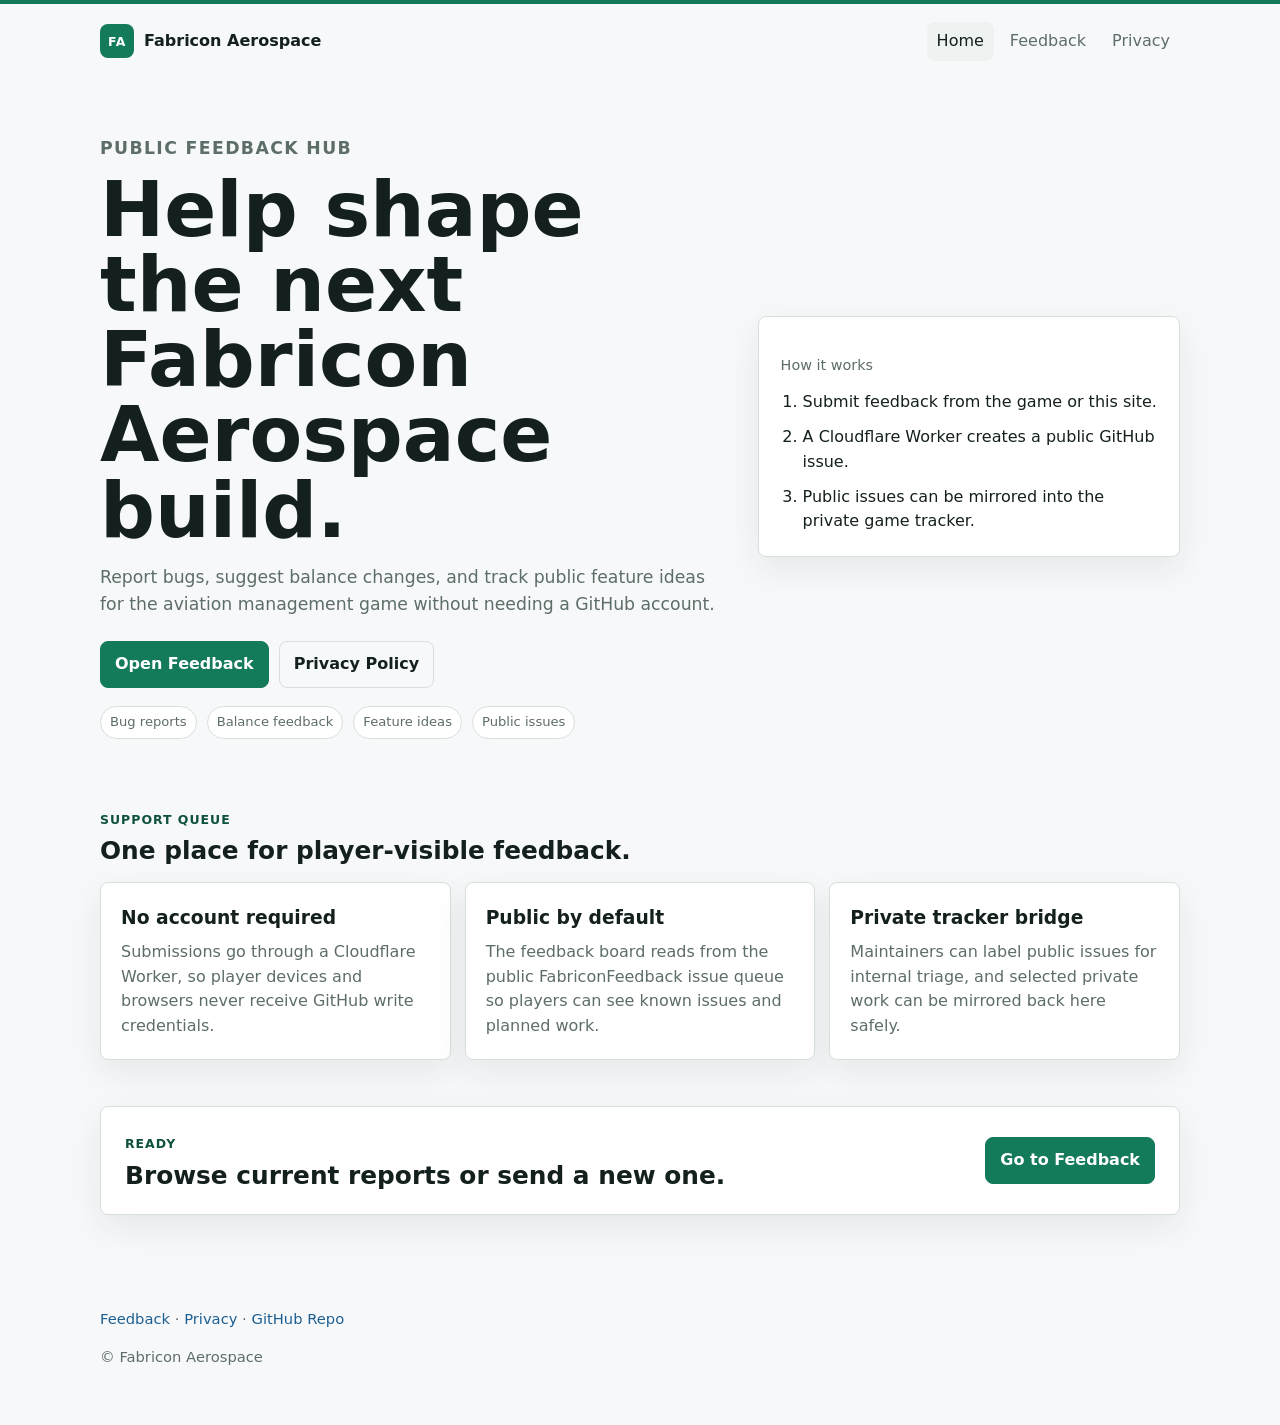
==== commit 887889d0: "Add public feedback relay" ====
--- a/index.html
+++ b/index.html
@@ -1,3850 +1,95 @@
-<!DOCTYPE html>
+<!doctype html>
 <html lang="en">
 <head>
-<meta charset="UTF-8">
-<meta name="viewport" content="width=device-width, initial-scale=1.0, viewport-fit=cover">
-<title>Fabricon AI Manager v6.5</title>
-<link rel="preconnect" href="https://fonts.googleapis.com">
-<link href="https://fonts.googleapis.com/css2?family=Inter:wght@300;400;500;600;700&family=JetBrains+Mono:wght@400;500;600&display=swap" rel="stylesheet">
-<style>
-/* ── DESIGN TOKENS (DARK = default) ── */
-:root, [data-theme="dark"] {
-  --bg:      #09090b;
-  --bg1:     #0f0f12;
-  --bg2:     #141418;
-  --bg3:     #1a1a1f;
-  --bg4:     #1f1f26;
-  --line:    #27272d;
-  --line2:   #313139;
-  --tx1:     #fafafa;
-  --tx2:     #a1a1aa;
-  --tx3:     #52525b;
-  --tx4:     #3f3f46;
-  --accent:  #22c55e;
-  --accent2: #16a34a;
-  --blue:    #3b82f6;
-  --amber:   #f59e0b;
-  --red:     #ef4444;
-  --purple:  #a855f7;
-  --code-bg: rgba(255,255,255,.06);
-  --code-tx: #93c5fd;
-  --r:       8px;
-  --r-sm:    5px;
-  --sans:    'Inter', system-ui, sans-serif;
-  --mono:    'JetBrains Mono', 'Menlo', monospace;
-  --nav-w:   56px;
-  --topbar-h:48px;
-  --shadow:  0 1px 3px rgba(0,0,0,.4), 0 8px 24px rgba(0,0,0,.3);
-  --glow-g:  0 0 12px rgba(34,197,94,.25);
-  --glow-b:  0 0 12px rgba(59,130,246,.25);
-}
-[data-theme="light"] {
-  --bg:      #ffffff;
-  --bg1:     #f4f4f5;
-  --bg2:     #e8e8ea;
-  --bg3:     #dcdcde;
-  --bg4:     #c8c8cb;
-  --line:    #c4c4c8;
-  --line2:   #9a9aa3;
-  --tx1:     #18181b;
-  --tx2:     #3f3f46;
-  --tx3:     #6b6b73;
-  --tx4:     #a1a1aa;
-  --accent:  #16a34a;
-  --accent2: #15803d;
-  --blue:    #2563eb;
-  --amber:   #d97706;
-  --red:     #dc2626;
-  --purple:  #9333ea;
-  --code-bg: rgba(0,0,0,.05);
-  --code-tx: #1d4ed8;
-  --shadow:  0 1px 3px rgba(0,0,0,.1), 0 8px 24px rgba(0,0,0,.08);
-  --glow-g:  0 0 8px rgba(22,163,74,.3);
-  --glow-b:  0 0 8px rgba(37,99,235,.3);
-}
-
-/* ── RESET ── */
-*, *::before, *::after { box-sizing: border-box; margin: 0; padding: 0; }
-html, body { height: 100%; overflow: hidden; background: var(--bg); color: var(--tx1); font-family: var(--sans); font-size: 14px; -webkit-font-smoothing: antialiased; }
-button { font-family: inherit; cursor: pointer; }
-input, select, textarea { font-family: inherit; color-scheme: dark; }
-::-webkit-scrollbar { width: 3px; height: 3px; }
-::-webkit-scrollbar-track { background: transparent; }
-::-webkit-scrollbar-thumb { background: var(--line2); border-radius: 2px; }
-
-/* ── APP SHELL ── */
-#app { display: flex; flex-direction: column; height: 100dvh; }
-
-/* ── TOPBAR ── */
-#topbar {
-  height: var(--topbar-h);
-  background: rgba(9,9,11,.85);
-  backdrop-filter: blur(20px);
-  -webkit-backdrop-filter: blur(20px);
-  border-bottom: 1px solid var(--line);
-  display: flex; align-items: center;
-  padding: 0 16px; gap: 12px;
-  flex-shrink: 0; z-index: 100;
-}
-.brand { display: flex; align-items: center; gap: 9px; }
-.brand-mark {
-  width: 28px; height: 28px; border-radius: 7px;
-  background: linear-gradient(135deg, rgba(34,197,94,.2), rgba(59,130,246,.15));
-  border: 1px solid rgba(34,197,94,.3);
-  display: flex; align-items: center; justify-content: center;
-}
-.brand-mark svg { width: 14px; height: 14px; }
-.brand-name { font-size: 14px; font-weight: 700; letter-spacing: -.03em; color: var(--tx1); }
-.brand-tag { font-size: 11px; color: var(--tx3); font-family: var(--mono); }
-.topbar-spacer { flex: 1; }
-#machine-badges { display: flex; gap: 6px; }
-.mbadge {
-  display: flex; align-items: center; gap: 6px;
-  font-size: 11px; font-family: var(--mono); color: var(--tx3);
-  padding: 4px 10px; border-radius: 20px;
-  border: 1px solid var(--line2); background: var(--bg2);
-  cursor: pointer; transition: border-color .2s;
-}
-.mbadge:hover { border-color: var(--line2); color: var(--tx2); }
-.mbadge .mdot { width: 6px; height: 6px; border-radius: 50%; background: var(--tx4); transition: all .3s; flex-shrink: 0; }
-.mbadge .mdot.online  { background: var(--accent); box-shadow: var(--glow-g); }
-.mbadge .mdot.error   { background: var(--red); }
-.mbadge .mdot.checking{ background: var(--amber); animation: pulse .8s infinite; }
-@keyframes pulse { 0%,100%{opacity:1} 50%{opacity:.3} }
-
-/* ── LAYOUT BODY ── */
-#body { flex: 1; display: flex; overflow: hidden; }
-
-/* ── SIDEBAR NAV ── */
-#leftnav {
-  width: var(--nav-w); flex-shrink: 0;
-  background: var(--bg1);
-  border-right: 1px solid var(--line);
-  display: flex; flex-direction: column;
-  align-items: center; padding: 8px 0; gap: 2px;
-}
-.nav-btn {
-  width: 42px; height: 42px; border-radius: var(--r-sm);
-  border: none; background: transparent;
-  color: var(--tx3); font-size: 18px;
-  display: flex; align-items: center; justify-content: center;
-  transition: all .15s; position: relative;
-}
-.nav-btn:hover { background: var(--bg3); color: var(--tx2); }
-.nav-btn.active { background: rgba(34,197,94,.1); color: var(--accent); }
-.nav-btn.active::before {
-  content: '';
-  position: absolute; left: 0; top: 50%;
-  transform: translateY(-50%);
-  width: 3px; height: 22px;
-  background: var(--accent); border-radius: 0 3px 3px 0;
-}
-.nav-btn-label { font-size: 8px; font-family: var(--mono); color: inherit; line-height: 1; }
-
-/* ── CONTENT ── */
-#content { flex: 1; overflow: hidden; display: flex; flex-direction: column; }
-.panel { flex: 1; overflow: hidden; display: none; flex-direction: column; }
-.panel.active { display: flex; }
-
-/* ── SECTION HEADER ── */
-.section-bar {
-  min-height: 38px; flex-shrink: 0;
-  background: var(--bg1); border-bottom: 1px solid var(--line);
-  display: flex; align-items: center; padding: 6px 16px; gap: 10px;
-  flex-wrap: wrap;
-}
-.section-title { font-size: 12px; font-weight: 600; color: var(--tx1); }
-.section-sub { font-size: 11px; color: var(--tx3); font-family: var(--mono); }
-.section-actions { margin-left: auto; display: flex; gap: 6px; align-items: center; flex-wrap: wrap; }
-
-/* ── BUTTONS ── */
-.btn {
-  font-size: 12px; font-weight: 500; padding: 6px 12px;
-  border-radius: var(--r-sm); border: 1px solid var(--line2);
-  background: var(--bg3); color: var(--tx2);
-  transition: all .15s; white-space: nowrap;
-}
-.btn:hover { border-color: var(--line2); background: var(--bg4); color: var(--tx1); }
-.btn-primary { background: var(--accent); border-color: var(--accent); color: #000; font-weight: 600; }
-.btn-primary:hover { background: var(--accent2); border-color: var(--accent2); }
-.btn-danger { border-color: rgba(239,68,68,.3); background: rgba(239,68,68,.08); color: var(--red); }
-.btn-danger:hover { background: rgba(239,68,68,.15); }
-.btn-sm { font-size: 11px; padding: 4px 9px; }
-
-/* ── INPUT PRIMITIVES ── */
-.inp {
-  background: var(--bg); border: 1px solid var(--line2);
-  border-radius: var(--r-sm); padding: 6px 10px;
-  font-size: 12px; font-family: var(--mono); color: var(--tx1);
-  outline: none; transition: border-color .15s;
-}
-.inp:focus { border-color: var(--blue); }
-.inp::placeholder { color: var(--tx4); }
-
-/* ── MACHINES PANEL ── */
-.mc-nodes-bar {
-  padding: 12px 16px; border-bottom: 1px solid var(--line);
-  display: flex; gap: 10px; flex-wrap: wrap; flex-shrink: 0;
-  background: var(--bg1);
-}
-.mc-node {
-  flex: 1; min-width: 200px;
-  background: var(--bg2); border: 1px solid var(--line);
-  border-radius: var(--r); padding: 10px 14px;
-  display: flex; align-items: center; gap: 10px;
-  transition: border-color .2s;
-}
-.mc-node.online { border-color: rgba(34,197,94,.2); }
-.mc-dot { width: 9px; height: 9px; border-radius: 50%; background: var(--tx4); transition: all .3s; flex-shrink: 0; }
-.mc-dot.online   { background: var(--accent); box-shadow: var(--glow-g); }
-.mc-dot.error    { background: var(--red); }
-.mc-dot.checking { background: var(--amber); animation: pulse .8s infinite; }
-.mc-info { flex: 1; min-width: 0; }
-.mc-name { font-size: 12px; font-weight: 600; color: var(--tx1); }
-.mc-loaded { font-size: 10px; color: var(--tx3); font-family: var(--mono); margin-top: 2px; overflow: hidden; text-overflow: ellipsis; white-space: nowrap; }
-.mc-node-url { width: 170px; }
-.mc-check-btn {
-  font-size: 11px; font-family: var(--mono);
-  background: var(--bg3); border: 1px solid var(--line2);
-  color: var(--tx2); border-radius: var(--r-sm);
-  padding: 5px 10px; white-space: nowrap;
-}
-.mc-check-btn:hover { border-color: var(--accent); color: var(--accent); }
-
-/* ── ROSTER TABLE ── */
-.rt-wrap { flex: 1; overflow-y: auto; }
-.rt-thead {
-  display: grid;
-  grid-template-columns: 52px 18px minmax(160px,1fr) 120px 70px 90px 110px;
-  padding: 6px 16px; background: var(--bg1);
-  border-bottom: 1px solid var(--line);
-  position: sticky; top: 0; z-index: 2;
-}
-.rt-th { font-size: 10px; font-family: var(--mono); color: var(--tx3); text-transform: uppercase; letter-spacing: .1em; }
-.rt-section {
-  padding: 6px 16px; background: var(--bg1);
-  border-bottom: 1px solid var(--line);
-  border-top: 1px solid var(--line);
-  display: flex; align-items: center; gap: 8px;
-  margin-top: 2px;
-}
-.rt-section-label { font-size: 10px; font-family: var(--mono); font-weight: 600; text-transform: uppercase; letter-spacing: .1em; }
-.rt-row {
-  display: grid;
-  grid-template-columns: 52px 18px minmax(160px,1fr) 120px 70px 90px 110px;
-  padding: 7px 16px; border-bottom: 1px solid var(--line);
-  align-items: center; transition: background .1s;
-}
-.rt-row:hover { background: var(--bg2); }
-.rt-row.is-loaded { background: rgba(34,197,94,.04); border-left: 2px solid var(--accent); padding-left: 14px; }
-.rt-row.voted-off { opacity: .3; }
-.rt-emp { font-size: 11px; font-weight: 700; font-family: var(--mono); }
-.rt-dot { width: 7px; height: 7px; border-radius: 50%; background: var(--tx4); }
-.rt-dot.loaded  { background: var(--accent); box-shadow: var(--glow-g); }
-.rt-dot.loading { background: var(--amber); animation: pulse .8s infinite; }
-.rt-name-cell { min-width: 0; }
-.rt-name { font-size: 12px; font-weight: 600; overflow: hidden; text-overflow: ellipsis; white-space: nowrap; }
-.rt-model-id { font-size: 10px; color: var(--tx3); font-family: var(--mono); overflow: hidden; text-overflow: ellipsis; white-space: nowrap; margin-top: 1px; }
-.rt-role-cell { font-size: 11px; color: var(--tx2); overflow: hidden; text-overflow: ellipsis; white-space: nowrap; }
-.rt-size-cell { font-size: 11px; font-family: var(--mono); color: var(--tx3); }
-.rt-machine-cell { font-size: 11px; font-family: var(--mono); display: flex; align-items: center; gap: 4px; }
-.rt-actions-cell { display: flex; gap: 5px; }
-.load-btn {
-  font-size: 10px; font-family: var(--mono); padding: 4px 10px;
-  border-radius: var(--r-sm); border: 1px solid rgba(34,197,94,.35);
-  background: rgba(34,197,94,.08); color: var(--accent);
-  transition: background .15s;
-}
-.load-btn:hover { background: rgba(34,197,94,.18); }
-.load-btn:disabled { opacity: .4; cursor: default; }
-.unload-btn {
-  font-size: 10px; font-family: var(--mono); padding: 4px 10px;
-  border-radius: var(--r-sm); border: 1px solid rgba(239,68,68,.35);
-  background: rgba(239,68,68,.08); color: var(--red);
-  transition: background .15s;
-}
-.unload-btn:hover { background: rgba(239,68,68,.18); }
-
-/* ── ROSTER PANEL ── */
-#roster-split { display: flex; flex: 1; overflow: hidden; }
-#roster-list { width: 240px; flex-shrink: 0; border-right: 1px solid var(--line); display: flex; flex-direction: column; overflow: hidden; background: var(--bg1); }
-#roster-scroll { flex: 1; overflow-y: auto; }
-.roster-group-hdr {
-  font-size: 10px; font-family: var(--mono); font-weight: 600;
-  text-transform: uppercase; letter-spacing: .1em;
-  padding: 8px 14px 5px; border-bottom: 1px solid var(--line);
-  display: flex; align-items: center; gap: 7px;
-}
-.roster-row {
-  display: flex; align-items: center; gap: 9px;
-  padding: 8px 14px; border-bottom: 1px solid var(--line);
-  cursor: pointer; transition: background .1s;
-}
-.roster-row:hover { background: var(--bg2); }
-.roster-row.selected { background: var(--bg3); }
-.r-avatar {
-  width: 30px; height: 30px; border-radius: 6px;
-  display: flex; align-items: center; justify-content: center;
-  font-size: 10px; font-weight: 700; font-family: var(--mono); flex-shrink: 0;
-}
-.r-info { flex: 1; min-width: 0; }
-.r-name { font-size: 12px; font-weight: 600; overflow: hidden; text-overflow: ellipsis; white-space: nowrap; }
-.r-role { font-size: 10px; color: var(--tx3); font-family: var(--mono); margin-top: 1px; }
-.torches { display: flex; gap: 3px; flex-shrink: 0; }
-.torch { width: 8px; height: 8px; border-radius: 2px; background: var(--amber); }
-.torch.snuffed { background: var(--line2); }
-#roster-detail-old-removed { flex: 1; overflow-y: auto; background: var(--bg); }
-.detail-header {
-  padding: 16px; border-bottom: 1px solid var(--line);
-  background: var(--bg1); display: flex; align-items: flex-start; gap: 14px;
-}
-.detail-avatar {
-  width: 48px; height: 48px; border-radius: 10px; flex-shrink: 0;
-  display: flex; align-items: center; justify-content: center;
-  font-size: 14px; font-weight: 700; font-family: var(--mono);
-}
-.detail-name { font-size: 16px; font-weight: 700; letter-spacing: -.02em; }
-.detail-role { font-size: 11px; font-family: var(--mono); margin-top: 3px; }
-.kv-grid { display: grid; grid-template-columns: 1fr 1fr; gap: 8px; }
-.kv-card { background: var(--bg2); border: 1px solid var(--line); border-radius: var(--r-sm); padding: 9px 11px; }
-.kv-label { font-size: 10px; color: var(--tx3); font-family: var(--mono); text-transform: uppercase; letter-spacing: .08em; margin-bottom: 3px; }
-.kv-value { font-size: 12px; font-weight: 600; font-family: var(--mono); color: var(--tx1); }
-.prompt-card { background: var(--bg2); border: 1px solid var(--line); border-radius: var(--r-sm); padding: 11px 13px; border-left: 3px solid; }
-.prompt-card p { font-size: 12px; color: var(--tx2); line-height: 1.75; }
-
-/* ── TEAMS PANEL ── */
-#teams-split { display: flex; flex: 1; overflow: hidden; }
-#teams-list { width: 220px; flex-shrink: 0; border-right: 1px solid var(--line); display: flex; flex-direction: column; overflow: hidden; background: var(--bg1); }
-#teams-scroll { flex: 1; overflow-y: auto; }
-.team-row { display: flex; align-items: center; gap: 9px; padding: 9px 14px; border-bottom: 1px solid var(--line); cursor: pointer; transition: background .1s; }
-.team-row:hover { background: var(--bg2); }
-.team-row.selected { background: var(--bg3); }
-.team-icon { font-size: 16px; flex-shrink: 0; }
-.team-name-t { font-size: 12px; font-weight: 600; }
-.team-sub-t { font-size: 10px; color: var(--tx3); font-family: var(--mono); margin-top: 1px; }
-#team-detail { flex: 1; overflow-y: auto; background: var(--bg); }
-.tm-row {
-  display: flex; align-items: center; gap: 10px;
-  background: var(--bg2); border: 1px solid var(--line);
-  border-radius: var(--r-sm); padding: 9px 12px;
-}
-.tm-avatar { width: 32px; height: 32px; border-radius: 7px; display: flex; align-items: center; justify-content: center; font-size: 10px; font-weight: 700; font-family: var(--mono); flex-shrink: 0; }
-.tm-name { font-size: 12px; font-weight: 600; }
-.tm-model { font-size: 10px; color: var(--tx3); font-family: var(--mono); overflow: hidden; text-overflow: ellipsis; white-space: nowrap; }
-
-/* ── CHAT PANEL ── */
-#chat-topbar {
-  min-height: 52px; flex-shrink: 0;
-  background: var(--bg1); border-bottom: 1px solid var(--line);
-  display: flex; align-items: center; padding: 8px 16px; gap: 8px; flex-wrap: wrap;
-}
-.chat-title { font-size: 14px; font-weight: 700; letter-spacing: -.02em; }
-.mode-pill {
-  display: flex; border: 1px solid var(--line2); border-radius: 20px; overflow: hidden;
-  flex-shrink: 0;
-}
-.mode-pill button {
-  font-size: 11px; font-family: var(--mono); font-weight: 600;
-  padding: 4px 13px; border: none; background: transparent;
-  color: var(--tx3); transition: all .15s; cursor: pointer;
-}
-.mode-pill button.active-auto { background: var(--accent); color: #000; }
-.mode-pill button.active-manual { background: var(--amber); color: #000; }
-.chat-status { font-size: 11px; font-family: var(--mono); color: var(--tx3); margin-left: auto; }
-
-/* settings drawer */
-#group-settings {
-  display: none; background: var(--bg1);
-  border-bottom: 1px solid var(--line);
-  padding: 12px 16px; flex-wrap: wrap; gap: 14px; align-items: flex-end;
-  flex-shrink: 0;
-}
-.gs-field { display: flex; flex-direction: column; gap: 4px; }
-.gs-label { font-size: 10px; color: var(--tx3); font-family: var(--mono); text-transform: uppercase; letter-spacing: .1em; }
-.gs-check { display: flex; align-items: center; gap: 7px; padding-bottom: 2px; }
-.gs-check span { font-size: 12px; color: var(--tx2); }
-
-/* turn order */
-#turn-order-bar {
-  display: none; background: var(--bg2);
-  border-bottom: 1px solid var(--line);
-  padding: 7px 16px; align-items: center; gap: 8px; flex-wrap: wrap;
-  flex-shrink: 0; min-height: 40px;
-}
-#turn-order-bar .tob-label { font-size: 10px; color: var(--tx3); font-family: var(--mono); text-transform: uppercase; letter-spacing: .1em; flex-shrink: 0; }
-#turn-chips { display: flex; gap: 6px; flex-wrap: wrap; flex: 1; }
-.chip {
-  font-size: 11px; font-family: var(--mono);
-  padding: 4px 11px; border-radius: 20px;
-  border: 1px solid; cursor: pointer;
-  transition: all .15s; user-select: none;
-}
-#round-counter { font-size: 10px; color: var(--tx3); font-family: var(--mono); }
-
-/* messages */
-#run-log {
-  flex: 1; overflow-y: auto;
-  padding: 20px 20px 12px;
-  display: flex; flex-direction: column; gap: 16px;
-}
-#run-log:empty::after {
-  content: 'Select a team and send a message to start.';
-  display: block; text-align: center; margin-top: 60px;
-  font-size: 13px; color: var(--tx3); font-family: var(--mono);
-}
-.bubble-row { display: flex; gap: 10px; }
-.bubble-row.user { flex-direction: row-reverse; }
-.b-avatar {
-  width: 32px; height: 32px; border-radius: 8px; flex-shrink: 0;
-  display: flex; align-items: center; justify-content: center;
-  font-size: 10px; font-weight: 700; font-family: var(--mono);
-  margin-top: 2px;
-}
-.b-body { max-width: 78%; display: flex; flex-direction: column; gap: 4px; }
-.bubble-row.user .b-body { align-items: flex-end; }
-.b-meta { font-size: 10px; font-family: var(--mono); display: flex; align-items: center; gap: 6px; }
-.b-meta .b-name { font-weight: 600; }
-.b-meta .b-info { color: var(--tx3); }
-.b-bubble {
-  padding: 10px 14px; border-radius: 10px;
-  font-size: 13px; line-height: 1.7; color: var(--tx1);
-  white-space: pre-wrap; word-break: break-word;
-  border: 1px solid var(--line);
-}
-.b-bubble.agent { background: var(--bg2); border-left: 3px solid; }
-.b-bubble.user { background: rgba(59,130,246,.1); border-color: rgba(59,130,246,.25); }
-.b-bubble.thinking { color: var(--tx3); font-style: italic; }
-.b-bubble.thinking::after { content: "▋"; animation: blink 1s infinite; display: inline-block; }
-@keyframes blink { 0%,100%{opacity:1} 50%{opacity:0} }
-.b-actions {
-  display: flex; align-items: center; gap: 7px; margin-top: 3px;
-  flex-wrap: wrap;
-}
-.b-score-lbl { font-size: 10px; color: var(--tx3); font-family: var(--mono); }
-.b-star { font-size: 13px; cursor: pointer; transition: transform .1s; }
-.b-star:hover { transform: scale(1.3); }
-.b-snuff { font-size: 10px; font-family: var(--mono); padding: 3px 9px; border-radius: 20px; border: 1px solid rgba(239,68,68,.3); background: rgba(239,68,68,.07); color: var(--red); margin-left: auto; }
-.b-immune { font-size: 10px; font-family: var(--mono); padding: 3px 9px; border-radius: 20px; border: 1px solid rgba(245,158,11,.3); background: rgba(245,158,11,.07); color: var(--amber); }
-.sys-msg { text-align: center; font-size: 11px; font-family: var(--mono); color: var(--tx3); padding: 4px 0; }
-/* loading entry */
-.log-entry { background: var(--bg2); border: 1px solid var(--line); border-radius: 10px; overflow: hidden; }
-.log-header { display: flex; align-items: center; gap: 8px; padding: 8px 12px; background: var(--bg3); border-bottom: 1px solid var(--line); }
-.log-dot { width: 7px; height: 7px; border-radius: 50%; flex-shrink: 0; background: var(--tx4); }
-.log-dot.loading { background: var(--amber); animation: pulse .8s infinite; }
-.log-dot.done { background: var(--accent); }
-.log-dot.error { background: var(--red); }
-.log-name { font-size: 12px; font-weight: 600; font-family: var(--mono); }
-.log-meta-bar { font-size: 10px; color: var(--tx3); font-family: var(--mono); margin-left: auto; display: flex; gap: 10px; }
-.log-body { padding: 10px 12px; font-size: 12px; color: var(--tx2); line-height: 1.7; white-space: pre-wrap; word-break: break-word; max-height: 240px; overflow-y: auto; }
-.log-body.thinking { color: var(--tx3); font-style: italic; }
-.log-body.thinking::after { content: "▋"; animation: blink 1s infinite; display: inline-block; }
-
-/* chat input */
-.chat-input-bar {
-  flex-shrink: 0; padding: 12px 16px;
-  background: var(--bg1); border-top: 1px solid var(--line);
-}
-.chat-input-inner {
-  display: flex; gap: 10px; align-items: flex-end;
-  background: var(--bg2); border: 1px solid var(--line2);
-  border-radius: 12px; padding: 8px 10px 8px 14px;
-  transition: border-color .15s;
-}
-.chat-input-inner:focus-within { border-color: var(--blue); }
-#run-prompt {
-  flex: 1; background: transparent; border: none; outline: none;
-  font-size: 13px; color: var(--tx1); resize: none;
-  min-height: 22px; max-height: 120px; line-height: 1.55;
-  font-family: var(--sans);
-}
-#run-prompt::placeholder { color: var(--tx4); }
-.chat-btns { display: flex; flex-direction: column; gap: 4px; align-items: flex-end; }
-#run-btn {
-  font-size: 12px; font-weight: 700; font-family: var(--mono);
-  background: var(--accent); border: none; color: #000;
-  border-radius: 8px; padding: 7px 16px; white-space: nowrap;
-  transition: background .15s;
-}
-#run-btn:hover { background: var(--accent2); }
-#run-btn:disabled { background: var(--bg4); color: var(--tx3); }
-#stop-btn {
-  display: none; font-size: 11px; font-family: var(--mono);
-  background: rgba(239,68,68,.1); border: 1px solid rgba(239,68,68,.35);
-  color: var(--red); border-radius: 8px; padding: 5px 12px;
-}
-
-/* ── SURVIVOR PANEL ── */
-.survivor-grid {
-  display: grid;
-  grid-template-columns: repeat(auto-fill, minmax(140px, 1fr));
-  gap: 10px; padding: 16px;
-  overflow-y: auto; flex: 1;
-}
-.sv-card {
-  position: relative;
-  background: var(--bg2); border: 1px solid var(--line);
-  border-radius: var(--r); padding: 12px;
-  display: flex; flex-direction: column; gap: 6px;
-  cursor: pointer; transition: all .15s; position: relative;
-}
-.sv-card:hover { border-color: var(--line2); transform: translateY(-1px); box-shadow: var(--shadow); }
-.sv-card.voted-off { opacity: .3; border-color: rgba(239,68,68,.3); }
-.sv-card.immune { border-color: rgba(245,158,11,.4); background: rgba(245,158,11,.04); }
-.sv-avatar { width: 36px; height: 36px; border-radius: 9px; display: flex; align-items: center; justify-content: center; font-size: 11px; font-weight: 700; font-family: var(--mono); }
-.sv-name { font-size: 12px; font-weight: 700; }
-.sv-role { font-size: 10px; color: var(--tx3); font-family: var(--mono); }
-.sv-torches { display: flex; gap: 3px; margin-top: 2px; }
-.sv-torch { width: 9px; height: 9px; border-radius: 3px; background: var(--amber); }
-.sv-torch.snuffed { background: var(--line2); }
-.sv-score { font-size: 18px; font-weight: 800; font-family: var(--mono); letter-spacing: -.04em; margin-top: 2px; }
-.sv-score-lbl { font-size: 10px; color: var(--tx3); font-family: var(--mono); }
-.sv-machine { font-size: 10px; font-family: var(--mono); color: var(--tx3); margin-top: auto; }
-.sv-badge {
-  position: absolute; top: 8px; right: 9px;
-  font-size: 9px; font-family: var(--mono); font-weight: 600;
-  padding: 2px 6px; border-radius: 4px;
-}
-.sv-badge.out { background: rgba(239,68,68,.1); border: 1px solid rgba(239,68,68,.3); color: var(--red); }
-.sv-crown { position: absolute; top: 7px; right: 9px; font-size: 13px; }
-
-/* ── PORTRAIT / MOBILE ── */
-@media (max-width: 600px) {
-  :root { --nav-w: 0px; --topbar-h: 44px; }
-  #leftnav { display: none; }
-  #bottomnav {
-    display: flex !important;
-    position: fixed; bottom: 0; left: 0; right: 0;
-    height: 56px;
-    background: rgba(9,9,11,.95);
-    backdrop-filter: blur(20px);
-    -webkit-backdrop-filter: blur(20px);
-    border-top: 1px solid var(--line);
-    z-index: 100;
-    padding-bottom: env(safe-area-inset-bottom);
-  }
-  #app { padding-bottom: 56px; }
-  .bn-btn {
-    flex: 1; display: flex; flex-direction: column;
-    align-items: center; justify-content: center;
-    gap: 3px; border: none; background: transparent;
-    color: var(--tx3); font-size: 20px; transition: color .15s;
-  }
-  .bn-btn span { font-size: 9px; font-family: var(--mono); }
-  .bn-btn.active { color: var(--accent); }
-  /* hide machine badges on mobile */
-  #machine-badges { display: none !important; }
-  .brand-tag { display: none; }
-  /* roster: stack layout */
-  #roster-split { flex-direction: column; }
-  #roster-list { width: 100%; height: 200px; border-right: none; border-bottom: 1px solid var(--line); }
-  /* teams: stack */
-  #teams-split { flex-direction: column; }
-  #teams-list { width: 100%; height: 160px; border-right: none; border-bottom: 1px solid var(--line); }
-  /* table: hide some columns */
-  .rt-thead, .rt-row {
-    grid-template-columns: 48px 14px 1fr 80px 100px;
-  }
-  .rt-th:nth-child(4), .rt-row > *:nth-child(5),
-  .rt-th:nth-child(5), .rt-row > *:nth-child(6) { display: none; }
-  /* mc nodes stack */
-  .mc-nodes-bar { flex-direction: column; }
-  .mc-node { min-width: 0; }
-  .mc-node-url { width: 130px; font-size: 10px; }
-  /* chat input */
-  .chat-input-inner { border-radius: 10px; }
-  /* survivor grid */
-  .survivor-grid { grid-template-columns: repeat(auto-fill, minmax(120px, 1fr)); padding: 12px; }
-  /* section bar wraps cleanly on mobile */
-  .section-bar { padding: 6px 12px; }
-  /* preset bar — compact, single horizontal scroll row */
-  #preset-bar {
-    padding: 5px 10px; gap: 5px; flex-wrap: nowrap;
-    overflow-x: auto; -webkit-overflow-scrolling: touch;
-  }
-  #preset-bar > span:first-child { display: none; }  /* hide PRESETS label on mobile */
-  #preset-chips { flex-wrap: nowrap !important; flex-shrink: 0; }
-  .preset-chip { font-size: 9px; padding: 2px 7px; flex-shrink: 0; white-space: nowrap; }
-  #preset-bar .btn { font-size: 10px; padding: 3px 8px; flex-shrink: 0; }
-  /* session tracker — compact pills, horizontal scroll */
-  #session-tracker {
-    padding: 4px 10px; gap: 5px;
-    overflow-x: auto; -webkit-overflow-scrolling: touch; flex-wrap: nowrap;
-  }
-  .tracker-pill { font-size: 9px; padding: 2px 6px; flex-shrink: 0; }
-  .tracker-pill .tk-lbl { display: none; }  /* values only on mobile */
-  .tracker-pill::before { content: attr(data-mobile-lbl); color: var(--tx4); margin-right: 4px; font-size: 8px; }
-  /* compare button — icon only on small screens */
-  .compare-toggle .compare-text { display: none; }
-  /* mode pill smaller */
-  .mode-pill button { padding: 3px 9px; font-size: 10px; }
-}
-
-@media (max-width: 400px) {
-  .rt-thead, .rt-row { grid-template-columns: 44px 12px 1fr 90px; }
-  .rt-th:nth-child(4), .rt-row > *:nth-child(5),
-  .rt-th:nth-child(5), .rt-row > *:nth-child(6),
-  .rt-th:nth-child(6), .rt-row > *:nth-child(7) { display: none; }
-}
-
-/* ── STATS / MODAL ── */
-.stat-pill { display:inline-flex; align-items:center; gap:4px; font-size:10px; font-family:var(--mono); padding:3px 8px; border-radius:20px; border:1px solid var(--line2); background:var(--bg3); color:var(--tx2); white-space:nowrap; }
-.stat-pill .sp-lbl { color:var(--tx3); }
-.stat-pill .sp-val { color:var(--tx1); font-weight:600; }
-.stat-pill.good .sp-val { color:var(--accent); }
-.stat-pill.warn .sp-val { color:var(--amber); }
-.cat-chip { font-size:10px; font-family:var(--mono); padding:3px 10px; border-radius:20px; border:1px solid; cursor:pointer; transition:all .15s; user-select:none; }
-.cat-chip:hover { opacity:.85; }
-.session-table { width:100%; border-collapse:collapse; font-size:11px; font-family:var(--mono); }
-.session-table th { font-size:9px; color:var(--tx3); text-transform:uppercase; letter-spacing:.1em; padding:5px 10px; border-bottom:1px solid var(--line); text-align:left; font-weight:500; }
-.session-table td { padding:6px 10px; border-bottom:1px solid var(--line); color:var(--tx2); vertical-align:middle; }
-.session-table tr:hover td { background:var(--bg2); }
-.session-table tr:last-child td { border-bottom:none; }
-/* modal */
-#stats-modal { display:none; position:fixed; inset:0; z-index:1000; background:rgba(0,0,0,.7); backdrop-filter:blur(6px); align-items:center; justify-content:center; padding:20px; }
-#stats-modal.open { display:flex; }
-.modal-card { background:var(--bg1); border:1px solid var(--line2); border-radius:12px; width:100%; max-width:720px; max-height:85vh; display:flex; flex-direction:column; overflow:hidden; box-shadow:0 24px 64px rgba(0,0,0,.6); }
-.modal-header { padding:16px 20px; border-bottom:1px solid var(--line); display:flex; align-items:center; gap:12px; flex-shrink:0; }
-.modal-title { font-size:15px; font-weight:700; flex:1; }
-.modal-close { width:28px; height:28px; border-radius:6px; border:none; background:var(--bg3); color:var(--tx2); font-size:16px; display:flex; align-items:center; justify-content:center; }
-.modal-close:hover { color:var(--tx1); }
-.modal-body { flex:1; overflow-y:auto; padding:16px 20px; display:flex; flex-direction:column; gap:14px; }
-.stat-row { display:flex; gap:8px; flex-wrap:wrap; }
-/* sort bar */
-.sort-bar { display:flex; gap:6px; align-items:center; flex-wrap:wrap; }
-.sort-btn { font-size:10px; font-family:var(--mono); padding:4px 10px; border-radius:20px; border:1px solid var(--line2); background:transparent; color:var(--tx3); cursor:pointer; transition:all .15s; white-space:nowrap; }
-.sort-btn:hover { color:var(--tx2); border-color:var(--line2); }
-.sort-btn.active { border-color:var(--accent); color:var(--accent); background:rgba(34,197,94,.08); }
-/* cat score bars */
-.cat-bar-row { display:flex; align-items:center; gap:8px; }
-.cat-bar-label { font-size:10px; font-family:var(--mono); color:var(--tx3); width:70px; flex-shrink:0; }
-.cat-bar-track { flex:1; height:4px; background:var(--line2); border-radius:2px; overflow:hidden; }
-.cat-bar-fill { height:100%; border-radius:2px; transition:width .4s; }
-.cat-bar-val { font-size:10px; font-family:var(--mono); color:var(--tx2); width:28px; text-align:right; flex-shrink:0; }
-
-/* ── MARKDOWN RENDERED BUBBLE ── */
-.md-body { font-size: 13px; line-height: 1.75; color: var(--tx1); }
-.md-body p { margin: 0 0 8px; }
-.md-body p:last-child { margin-bottom: 0; }
-.md-body code {
-  font-family: var(--mono); font-size: 11px;
-  background: var(--code-bg); border: 1px solid var(--line2);
-  border-radius: 4px; padding: 1px 5px; color: var(--code-tx);
-}
-.md-body pre {
-  background: var(--bg); border: 1px solid var(--line2);
-  border-radius: 7px; padding: 12px 14px; overflow-x: auto;
-  margin: 8px 0; position: relative;
-}
-.md-body pre code {
-  background: none; border: none; padding: 0;
-  font-size: 12px; color: var(--tx2); line-height: 1.6;
-}
-.md-body pre .lang-tag {
-  position: absolute; top: 6px; right: 10px;
-  font-size: 9px; font-family: var(--mono); color: var(--tx4);
-  text-transform: uppercase; letter-spacing: .1em;
-}
-.md-body ul, .md-body ol { margin: 6px 0 8px 18px; }
-.md-body li { margin-bottom: 3px; }
-.md-body strong { color: var(--tx1); font-weight: 700; }
-.md-body em { color: var(--tx2); font-style: italic; }
-.md-body h1,.md-body h2,.md-body h3 {
-  color: var(--tx1); font-weight: 700; margin: 10px 0 6px;
-  letter-spacing: -.02em;
-}
-.md-body h1 { font-size: 15px; }
-.md-body h2 { font-size: 13px; }
-.md-body h3 { font-size: 12px; color: var(--tx2); }
-.md-body hr { border: none; border-top: 1px solid var(--line); margin: 10px 0; }
-.md-body blockquote {
-  border-left: 3px solid var(--line2); margin: 6px 0;
-  padding: 4px 12px; color: var(--tx3); font-style: italic;
-}
-
-/* ── PROMPT EDITOR ── */
-.prompt-edit-area {
-  background: var(--bg); border: 1px solid var(--line2);
-  border-radius: var(--r-sm); padding: 10px 12px;
-  font-size: 12px; font-family: var(--mono); color: var(--tx2);
-  width: 100%; resize: vertical; min-height: 100px; max-height: 220px;
-  outline: none; line-height: 1.65;
-  transition: border-color .15s;
-}
-.prompt-edit-area:focus { border-color: var(--blue); }
-
-/* ── SEARCH BAR ── */
-.search-bar {
-  display: flex; align-items: center; gap: 8px;
-  padding: 6px 16px; background: var(--bg1);
-  border-bottom: 1px solid var(--line); flex-shrink: 0;
-}
-.search-inp {
-  flex: 1; background: var(--bg2); border: 1px solid var(--line2);
-  border-radius: 20px; padding: 5px 12px;
-  font-size: 12px; font-family: var(--mono); color: var(--tx1);
-  outline: none; transition: border-color .15s;
-}
-.search-inp:focus { border-color: var(--blue); }
-.search-inp::placeholder { color: var(--tx4); }
-
-/* ── EXPORT/IMPORT ── */
-.ep-badge {
-  font-size: 11px; font-family: var(--mono);
-  background: rgba(168,85,247,.12); border: 1px solid rgba(168,85,247,.3);
-  color: var(--purple); padding: 3px 10px; border-radius: 20px;
-}
-
-/* ── TEMP EDIT ── */
-.temp-row { display: flex; align-items: center; gap: 8px; flex-wrap: wrap; }
-.temp-slider {
-  -webkit-appearance: none; appearance: none;
-  width: 100px; height: 3px;
-  background: var(--line2); border-radius: 2px; outline: none; cursor: pointer;
-}
-.temp-slider::-webkit-slider-thumb {
-  -webkit-appearance: none; appearance: none;
-  width: 13px; height: 13px; border-radius: 50%;
-  background: var(--accent); cursor: pointer;
-}
-.temp-val-lbl {
-  font-size: 12px; font-family: var(--mono);
-  color: var(--accent); font-weight: 600; min-width: 32px;
-}
-
-/* ── V5: THEME TOGGLE ── */
-.theme-toggle {
-  width: 32px; height: 28px; border-radius: 6px;
-  border: 1px solid var(--line2); background: var(--bg2);
-  color: var(--tx2); font-size: 13px; cursor: pointer;
-  display: flex; align-items: center; justify-content: center;
-  transition: all .15s;
-}
-.theme-toggle:hover { border-color: var(--accent); color: var(--accent); }
-
-/* ── V5: COMPARE MODE ── */
-.compare-toggle {
-  font-size: 11px; font-family: var(--mono); font-weight: 600;
-  padding: 4px 13px; border-radius: 20px;
-  border: 1px solid var(--line2); background: transparent;
-  color: var(--tx3); cursor: pointer; transition: all .15s;
-}
-.compare-toggle.active {
-  background: var(--purple); border-color: var(--purple);
-  color: #fff; box-shadow: 0 0 12px rgba(168,85,247,.35);
-}
-#compare-grid {
-  display: grid; gap: 12px; padding: 16px;
-  grid-template-columns: repeat(auto-fit, minmax(320px, 1fr));
-}
-.cmp-col {
-  background: var(--bg2); border: 1px solid var(--line);
-  border-radius: 10px; overflow: hidden; display: flex; flex-direction: column;
-  min-height: 200px;
-}
-.cmp-col-hdr {
-  padding: 8px 12px; background: var(--bg3); border-bottom: 1px solid var(--line);
-  display: flex; align-items: center; gap: 7px; flex-shrink: 0;
-}
-.cmp-col-name { font-size: 12px; font-weight: 700; }
-.cmp-col-meta { font-size: 10px; font-family: var(--mono); color: var(--tx3); margin-left: auto; }
-.cmp-col-body {
-  padding: 10px 12px; font-size: 12px; line-height: 1.65;
-  flex: 1; overflow-y: auto; max-height: 420px;
-  white-space: pre-wrap; word-break: break-word; color: var(--tx2);
-}
-.cmp-col-body.thinking { color: var(--tx3); font-style: italic; }
-.cmp-col-body.thinking::after { content: "▋"; animation: blink 1s infinite; display: inline-block; }
-.cmp-col-actions {
-  padding: 6px 10px; border-top: 1px solid var(--line);
-  display: flex; gap: 6px; align-items: center; flex-wrap: wrap;
-  background: var(--bg1); flex-shrink: 0;
-}
-
-/* ── V5: PRESET BAR ── */
-#preset-bar {
-  background: var(--bg2); border-bottom: 1px solid var(--line);
-  padding: 6px 14px; display: flex; align-items: center; gap: 6px;
-  flex-shrink: 0; flex-wrap: wrap; min-height: 36px;
-}
-.preset-chip {
-  font-size: 10px; font-family: var(--mono);
-  padding: 3px 9px; border-radius: 14px;
-  border: 1px solid var(--line2); background: var(--bg3);
-  color: var(--tx2); cursor: pointer; transition: all .15s;
-  display: inline-flex; align-items: center; gap: 5px;
-}
-.preset-chip:hover { border-color: var(--blue); color: var(--blue); }
-.preset-chip .x {
-  font-size: 11px; color: var(--tx4); cursor: pointer;
-  margin-left: 2px; padding: 0 2px;
-}
-.preset-chip .x:hover { color: var(--red); }
-
-/* ── V5: SESSION TRACKER ── */
-#session-tracker {
-  display: flex; gap: 10px; align-items: center;
-  font-size: 10px; font-family: var(--mono); color: var(--tx3);
-  padding: 5px 14px; background: var(--bg);
-  border-bottom: 1px solid var(--line); flex-shrink: 0;
-}
-.tracker-pill {
-  display: inline-flex; align-items: center; gap: 4px;
-  padding: 2px 8px; border-radius: 12px;
-  background: var(--bg2); border: 1px solid var(--line);
-}
-.tracker-pill .tk-lbl { color: var(--tx4); }
-.tracker-pill .tk-val { color: var(--tx2); font-weight: 600; }
-.tracker-pill.warn { border-color: rgba(245,158,11,.4); background: rgba(245,158,11,.08); }
-.tracker-pill.warn .tk-val { color: var(--amber); }
-
-/* ── V5: TIMELINE ── */
-#timeline-panel { display: none; flex-direction: column; flex: 1; overflow: hidden; }
-#timeline-panel.active { display: flex; }
-.tl-bar {
-  padding: 8px 14px; background: var(--bg1);
-  border-bottom: 1px solid var(--line);
-  display: flex; gap: 8px; align-items: center; flex-wrap: wrap;
-  flex-shrink: 0;
-}
-.tl-feed { flex: 1; overflow-y: auto; padding: 12px 16px; display: flex; flex-direction: column; gap: 10px; }
-.tl-entry {
-  background: var(--bg2); border: 1px solid var(--line);
-  border-left: 3px solid; border-radius: 8px; padding: 10px 12px;
-  display: flex; flex-direction: column; gap: 6px;
-}
-.tl-entry-hdr { display: flex; align-items: center; gap: 8px; flex-wrap: wrap; }
-.tl-entry-name { font-size: 12px; font-weight: 700; }
-.tl-entry-meta { font-size: 10px; font-family: var(--mono); color: var(--tx3); margin-left: auto; }
-.tl-entry-prompt {
-  font-size: 11px; color: var(--tx3); font-family: var(--mono);
-  background: var(--bg); border: 1px solid var(--line); border-radius: 5px;
-  padding: 5px 8px; max-height: 60px; overflow: hidden;
-  position: relative;
-}
-.tl-entry-prompt::before {
-  content: "PROMPT"; position: absolute; top: 4px; right: 7px;
-  font-size: 8px; color: var(--tx4); letter-spacing: .1em;
-}
-.tl-entry-body {
-  font-size: 12px; color: var(--tx2); line-height: 1.6;
-  max-height: 100px; overflow: hidden; position: relative;
-}
-.tl-entry-body.expanded { max-height: none; }
-.tl-entry-body:not(.expanded)::after {
-  content: ""; position: absolute; bottom: 0; left: 0; right: 0; height: 30px;
-  background: linear-gradient(transparent, var(--bg2));
-}
-.tl-entry-actions { display: flex; gap: 6px; align-items: center; flex-wrap: wrap; }
-
-/* ── V5: TEAM BUILDER ── */
-.tb-section {
-  margin-top: 14px;
-}
-.tb-section-hdr {
-  font-size: 10px; color: var(--tx3); font-family: var(--mono);
-  text-transform: uppercase; letter-spacing: .1em; margin-bottom: 7px;
-  display: flex; align-items: center; gap: 7px;
-}
-.tb-vram-summary {
-  display: flex; gap: 8px; flex-wrap: wrap;
-  background: var(--bg2); border: 1px solid var(--line);
-  border-radius: 8px; padding: 8px 12px; margin-bottom: 10px;
-}
-.tb-vram-pill {
-  display: flex; align-items: center; gap: 6px;
-  font-size: 11px; font-family: var(--mono);
-  padding: 3px 8px; border-radius: 14px;
-  background: var(--bg3); border: 1px solid var(--line2);
-}
-.tb-vram-pill.warn {
-  border-color: rgba(239,68,68,.5); background: rgba(239,68,68,.1); color: var(--red);
-}
-.tb-vram-pill.ok {
-  border-color: rgba(34,197,94,.4); background: rgba(34,197,94,.08); color: var(--accent);
-}
-.tb-vram-bar {
-  width: 60px; height: 4px; border-radius: 2px;
-  background: var(--line2); overflow: hidden; position: relative;
-}
-.tb-vram-bar-fill { height: 100%; transition: width .3s; }
-
-/* ── V5: PRESET MODAL ── */
-#preset-modal { display: none; position: fixed; inset: 0; z-index: 1000; background: rgba(0,0,0,.7); backdrop-filter: blur(6px); align-items: center; justify-content: center; padding: 20px; }
-#preset-modal.open { display: flex; }
-.preset-modal-card { background: var(--bg1); border: 1px solid var(--line2); border-radius: 12px; width: 100%; max-width: 560px; max-height: 80vh; display: flex; flex-direction: column; overflow: hidden; }
-.preset-modal-row {
-  display: flex; gap: 10px; padding: 10px 14px;
-  border-bottom: 1px solid var(--line); align-items: center;
-}
-.preset-modal-row:last-child { border-bottom: none; }
-.preset-name { font-size: 12px; font-weight: 600; flex-shrink: 0; min-width: 110px; color: var(--tx1); }
-.preset-text { font-size: 11px; color: var(--tx3); font-family: var(--mono); flex: 1; overflow: hidden; text-overflow: ellipsis; white-space: nowrap; }
-
-/* ── INTERVIEW PANEL ── */
-#roster-detail {
-  flex: 1; overflow: hidden; background: var(--bg);
-  display: flex; flex-direction: column;
-}
-.detail-info-pane {
-  overflow-y: auto; flex-shrink: 0;
-  max-height: 52%; border-bottom: 2px solid var(--line);
-}
-.interview-pane {
-  flex: 1; display: flex; flex-direction: column; overflow: hidden;
-  background: var(--bg); min-height: 0;
-}
-.interview-header {
-  flex-shrink: 0; padding: 7px 14px;
-  background: var(--bg1); border-bottom: 1px solid var(--line);
-  display: flex; align-items: center; gap: 8px;
-}
-.interview-title {
-  font-size: 11px; font-weight: 700; font-family: var(--mono);
-  text-transform: uppercase; letter-spacing: .08em; color: var(--tx2);
-}
-.interview-badge {
-  font-size: 9px; font-family: var(--mono); padding: 2px 7px;
-  border-radius: 10px; border: 1px solid var(--line2);
-  color: var(--tx3); background: var(--bg2);
-}
-.interview-badge.live {
-  border-color: rgba(34,197,94,.5); color: var(--accent);
-  background: rgba(34,197,94,.08);
-}
-.interview-messages {
-  flex: 1; overflow-y: auto; padding: 10px 14px;
-  display: flex; flex-direction: column; gap: 8px;
-  scroll-behavior: smooth;
-}
-.iv-msg { display: flex; gap: 8px; align-items: flex-start; }
-.iv-msg.user { flex-direction: row-reverse; }
-.iv-avatar {
-  width: 26px; height: 26px; border-radius: 50%;
-  display: flex; align-items: center; justify-content: center;
-  font-size: 9px; font-weight: 700; font-family: var(--mono);
-  flex-shrink: 0;
-}
-.iv-bubble {
-  max-width: 82%; padding: 8px 11px; border-radius: 10px;
-  font-size: 12px; line-height: 1.65; border: 1px solid var(--line);
-}
-.iv-msg.user .iv-bubble {
-  background: var(--blue); color: #fff; border-color: transparent;
-  border-radius: 10px 10px 2px 10px;
-}
-.iv-msg.agent .iv-bubble {
-  background: var(--bg2); border-radius: 10px 10px 10px 2px;
-}
-.iv-meta {
-  font-size: 9px; color: var(--tx4); font-family: var(--mono);
-  margin-top: 3px; padding: 0 4px;
-}
-.iv-actions { display: flex; gap: 4px; margin-top: 4px; flex-wrap: wrap; }
-.interview-input-bar {
-  flex-shrink: 0; padding: 8px 12px;
-  background: var(--bg1); border-top: 1px solid var(--line);
-  display: flex; gap: 8px; align-items: flex-end;
-}
-.iv-input {
-  flex: 1; background: var(--bg); border: 1px solid var(--line2);
-  border-radius: 8px; padding: 7px 10px;
-  font-size: 12px; color: var(--tx1); outline: none;
-  resize: none; min-height: 34px; max-height: 120px;
-  line-height: 1.5; font-family: var(--sans);
-  transition: border-color .15s;
-}
-.iv-input:focus { border-color: var(--blue); }
-.iv-input::placeholder { color: var(--tx4); }
-.iv-send {
-  background: var(--blue); color: #fff; border: none;
-  border-radius: 8px; padding: 7px 14px; font-size: 12px;
-  font-weight: 600; cursor: pointer; flex-shrink: 0;
-  transition: opacity .15s; align-self: flex-end;
-}
-.iv-send:hover { opacity: .85; }
-.iv-send:disabled { opacity: .35; cursor: not-allowed; }
-.iv-empty {
-  flex: 1; display: flex; align-items: center; justify-content: center;
-  color: var(--tx4); font-size: 11px; font-family: var(--mono);
-  text-align: center; padding: 20px; line-height: 1.8;
-}
-.iv-thinking { display: inline-flex; gap: 3px; align-items: center; padding: 8px 12px; }
-.iv-thinking span {
-  width: 5px; height: 5px; border-radius: 50%; background: var(--tx3);
-  display: inline-block; animation: iv-bounce .9s infinite;
-}
-.iv-thinking span:nth-child(2) { animation-delay: .15s; }
-.iv-thinking span:nth-child(3) { animation-delay: .3s; }
-@keyframes iv-bounce {
-  0%,80%,100% { transform: translateY(0); opacity: .4; }
-  40%          { transform: translateY(-4px); opacity: 1; }
-}
-/* ── SCORE BREAKDOWN ── */
-.score-breakdown {
-  display: none; position: absolute; bottom: calc(100% + 6px); left: 0;
-  background: var(--bg1); border: 1px solid var(--line2);
-  border-radius: 8px; padding: 8px 10px; min-width: 220px;
-  z-index: 100; box-shadow: var(--shadow);
-}
-.score-breakdown li {
-  font-size: 10px; font-family: var(--mono); color: var(--tx3);
-  list-style: none; padding: 2px 0; border-bottom: 1px solid var(--line);
-}
-.score-breakdown li:last-child { border-bottom: none; color: var(--tx2); font-weight: 600; }
-.score-wrap { position: relative; display: inline-flex; align-items: center; gap: 3px; }
-.score-wrap:hover .score-breakdown { display: block; }
-.score-info-btn {
-  font-size: 9px; color: var(--tx4); cursor: help;
-  font-family: var(--mono); padding: 0 2px;
-  border: 1px solid var(--line2); border-radius: 3px;
-  background: var(--bg2); line-height: 1.4;
-}
-.score-info-btn:hover { color: var(--tx2); border-color: var(--tx3); }
-
-/* ── V6.3: CRITERIA SCORE SHEET ── */
-#score-sheet {
-  display: none; position: fixed; inset: 0; z-index: 1100;
-  background: rgba(0,0,0,.6); backdrop-filter: blur(6px);
-  align-items: flex-end; justify-content: center;
-}
-#score-sheet.open { display: flex; }
-.score-sheet-card {
-  background: var(--bg1); border-top: 1px solid var(--line2);
-  border-radius: 16px 16px 0 0; width: 100%; max-width: 640px;
-  display: flex; flex-direction: column; max-height: 85vh; overflow: hidden;
-  animation: ss-slideup .2s ease-out;
-}
-@keyframes ss-slideup { from { transform: translateY(100%); } to { transform: translateY(0); } }
-.score-sheet-grip {
-  width: 36px; height: 4px; background: var(--line2);
-  border-radius: 2px; margin: 8px auto;
-}
-.score-sheet-hdr {
-  padding: 4px 18px 12px; display: flex; align-items: center; gap: 10px;
-  border-bottom: 1px solid var(--line);
-}
-.score-sheet-title { font-size: 13px; font-weight: 700; color: var(--tx1); }
-.score-sheet-sub { font-size: 11px; color: var(--tx3); font-family: var(--mono); }
-.score-sheet-body {
-  flex: 1; overflow-y: auto; padding: 14px 18px;
-  display: flex; flex-direction: column; gap: 14px;
-}
-.crit-row {
-  display: flex; flex-direction: column; gap: 5px;
-}
-.crit-row-hdr {
-  display: flex; align-items: center; gap: 8px; font-size: 11px;
-  font-family: var(--mono); color: var(--tx2);
-}
-.crit-row-name { font-weight: 700; flex: 1; }
-.crit-row-val {
-  font-weight: 700; color: var(--accent);
-  font-size: 14px; min-width: 28px; text-align: right;
-}
-.crit-slider {
-  -webkit-appearance: none; appearance: none;
-  width: 100%; height: 4px; background: var(--line2);
-  border-radius: 2px; outline: none; cursor: pointer;
-}
-.crit-slider::-webkit-slider-thumb {
-  -webkit-appearance: none; appearance: none;
-  width: 18px; height: 18px; border-radius: 50%;
-  background: var(--accent); cursor: pointer;
-  box-shadow: 0 0 0 4px var(--bg1);
-}
-.score-sheet-summary {
-  display: flex; align-items: center; justify-content: space-between;
-  padding: 12px 18px; background: var(--bg2);
-  border-top: 1px solid var(--line);
-}
-.score-sheet-avg {
-  font-size: 28px; font-weight: 800; font-family: var(--mono);
-  color: var(--accent);
-}
-.score-sheet-avg-lbl {
-  font-size: 9px; color: var(--tx4); font-family: var(--mono);
-  text-transform: uppercase; letter-spacing: .08em;
-}
-.score-sheet-actions {
-  display: flex; gap: 8px; padding: 12px 18px;
-  background: var(--bg1); border-top: 1px solid var(--line);
-}
-
-/* ── V6.3: SCORE BUTTON ── */
-.score-btn {
-  font-size: 11px; font-family: var(--mono); font-weight: 600;
-  padding: 5px 14px; border-radius: 14px;
-  border: 1px solid var(--line2); background: var(--bg2);
-  color: var(--tx2); cursor: pointer; transition: all .15s;
-  white-space: nowrap;
-}
-.score-btn:hover { border-color: var(--amber); color: var(--amber); }
-.score-btn.scored { border-color: var(--accent); color: var(--accent); background: rgba(34,197,94,.08); }
-.score-pill-mini {
-  display: inline-flex; align-items: center; gap: 3px;
-  font-size: 10px; font-family: var(--mono); color: var(--tx3);
-}
-
-/* ── V6.3: ROSTER EVAL CARD ── */
-.roster-eval-card {
-  margin: 0 16px 12px; padding: 12px 14px;
-  background: var(--bg2); border: 1px solid var(--line);
-  border-left: 3px solid var(--amber); border-radius: 8px;
-}
-.roster-eval-empty {
-  font-size: 11px; color: var(--tx4); font-family: var(--mono);
-  text-align: center; padding: 8px;
-}
-.roster-eval-prompt {
-  font-size: 10px; color: var(--tx3); font-family: var(--mono);
-  background: var(--bg); border-radius: 4px; padding: 4px 7px;
-  margin-bottom: 6px; max-height: 40px; overflow: hidden;
-}
-.roster-eval-resp {
-  font-size: 11px; color: var(--tx2); line-height: 1.5;
-  max-height: 60px; overflow: hidden; margin-bottom: 7px;
-  position: relative;
-}
-.roster-eval-resp::after {
-  content: ""; position: absolute; bottom: 0; left: 0; right: 0;
-  height: 18px; background: linear-gradient(transparent, var(--bg2));
-}
-.roster-eval-actions {
-  display: flex; align-items: center; gap: 7px; flex-wrap: wrap;
-}
-
-</style>
+  <meta charset="utf-8" />
+  <meta name="viewport" content="width=device-width, initial-scale=1" />
+  <title>Fabricon Aerospace - Support &amp; Feedback</title>
+  <meta name="description" content="Public support, privacy, and feedback hub for Fabricon Aerospace." />
+  <meta property="og:title" content="Fabricon Aerospace Support" />
+  <meta property="og:description" content="Browse the public feedback queue, submit ideas, and read the privacy policy for Fabricon Aerospace." />
+  <link rel="icon" type="image/svg+xml" href="assets/icon.svg" />
+  <link rel="stylesheet" href="assets/styles.css" />
 </head>
 <body>
-<div id="app">
+  <header class="site-header">
+    <a class="brand" href="index.html" aria-label="Fabricon Aerospace home">
+      <span class="brand-mark">FA</span>
+      <span>Fabricon Aerospace</span>
+    </a>
+    <nav aria-label="Primary">
+      <a href="index.html" class="active">Home</a>
+      <a href="feedback.html">Feedback</a>
+      <a href="privacy.html">Privacy</a>
+    </nav>
+  </header>
 
-<!-- TOPBAR -->
-<div id="topbar">
-  <div class="brand">
-    <div class="brand-mark">
-      <svg viewBox="0 0 14 14" fill="none">
-        <rect x="1" y="1" width="5" height="5" rx="1.5" fill="#22c55e"/>
-        <rect x="8" y="1" width="5" height="5" rx="1.5" fill="#3b82f6" opacity=".7"/>
-        <rect x="1" y="8" width="5" height="5" rx="1.5" fill="#a855f7" opacity=".6"/>
-        <rect x="8" y="8" width="5" height="5" rx="1.5" fill="#22c55e" opacity=".4"/>
-      </svg>
-    </div>
-    <span class="brand-name">Fabricon</span>
-    <span class="brand-tag">AI Manager</span>
-  </div>
-  <div class="topbar-spacer"></div>
-  <div id="machine-badges"></div>
-  <button class="theme-toggle" id="theme-toggle-btn" onclick="toggleTheme()" title="Toggle theme" style="margin-left:8px">🌙</button>
-</div>
-
-<!-- BODY -->
-<div id="body">
-
-  <!-- SIDEBAR (desktop) -->
-  <div id="leftnav">
-    <button class="nav-btn active" id="nav-machines" onclick="setNav('machines')" title="Machines">
-      <span>🖥</span>
-    </button>
-    <button class="nav-btn" id="nav-roster" onclick="setNav('roster')" title="Roster">
-      <span>👥</span>
-    </button>
-    <button class="nav-btn" id="nav-teams" onclick="setNav('teams')" title="Teams">
-      <span>⬡</span>
-    </button>
-    <button class="nav-btn" id="nav-run" onclick="setNav('run')" title="Chat">
-      <span>💬</span>
-    </button>
-    <button class="nav-btn" id="nav-survivor" onclick="setNav('survivor')" title="Scoreboard">
-      <span>🏆</span>
-    </button>
-    <button class="nav-btn" id="nav-timeline" onclick="setNav('timeline')" title="Timeline">
-      <span>🕒</span>
-    </button>
-  </div>
-
-  <!-- CONTENT -->
-  <div id="content">
-
-    <!-- ── MACHINES ── -->
-    <div class="panel active" id="panel-machines">
-      <div class="section-bar">
-        <span class="section-title">Inference Nodes</span>
-        <span class="section-sub" id="nodes-sub"></span>
-        <div class="section-actions">
-          <input class="search-inp" id="node-search" placeholder="Filter models…" oninput="filterRosterTable(this.value)" style="width:160px;border-radius:4px;padding:4px 10px">
-          <button class="btn btn-sm" onclick="openMachineModal()">⚙ Machines</button>
-          <button class="btn btn-sm" onclick="checkAllMachines()">↺ Check all</button>
+  <main>
+    <section class="hero">
+      <div class="hero-copy">
+        <p class="eyebrow">Public feedback hub</p>
+        <h1>Help shape the next Fabricon Aerospace build.</h1>
+        <p>
+          Report bugs, suggest balance changes, and track public feature ideas
+          for the aviation management game without needing a GitHub account.
+        </p>
+        <div class="hero-actions">
+          <a class="btn primary" href="feedback.html">Open Feedback</a>
+          <a class="btn ghost" href="privacy.html">Privacy Policy</a>
+        </div>
+        <div class="pill-row" aria-label="Feedback categories">
+          <span class="pill">Bug reports</span>
+          <span class="pill">Balance feedback</span>
+          <span class="pill">Feature ideas</span>
+          <span class="pill">Public issues</span>
         </div>
       </div>
-      <div id="machines-inner" style="display:flex;flex-direction:column;flex:1;overflow:hidden">
-        <div class="mc-nodes-bar" id="mc-nodes"></div>
-        <div class="rt-thead">
-          <span class="rt-th">ID</span>
-          <span class="rt-th"></span>
-          <span class="rt-th">Name · Model</span>
-          <span class="rt-th">Role</span>
-          <span class="rt-th">Size</span>
-          <span class="rt-th">Node</span>
-          <span class="rt-th">Actions</span>
-        </div>
-        <div class="rt-wrap" id="roster-table"></div>
+      <div class="hero-panel" aria-label="Feedback workflow summary">
+        <p class="panel-kicker">How it works</p>
+        <ol class="steps">
+          <li>Submit feedback from the game or this site.</li>
+          <li>A Cloudflare Worker creates a public GitHub issue.</li>
+          <li>Public issues can be mirrored into the private game tracker.</li>
+        </ol>
       </div>
-    </div>
+    </section>
 
-    <!-- ── ROSTER ── -->
-    <div class="panel" id="panel-roster">
-      <div id="roster-split">
-        <div id="roster-list">
-      <div class="section-bar" style="flex-shrink:0">
-        <span class="section-title">Contestants</span>
-        <span id="roster-count" class="section-sub"></span>
-        <div class="section-actions">
-          <button class="btn btn-sm" onclick="openIvPromptModal()">🎤 Interview Q</button>
-          <button class="btn btn-sm btn-primary" onclick="openAddModelModal()">+ Add</button>
-        </div>
-        <div id="archetype-legend" style="display:flex;gap:5px;margin-left:8px;flex-wrap:wrap"></div>
+    <section class="section">
+      <div class="section-heading">
+        <p class="eyebrow">Support queue</p>
+        <h2>One place for player-visible feedback.</h2>
       </div>
-          <div id="roster-scroll"></div>
-        </div>
-        <div id="roster-detail">
-          <div style="display:flex;align-items:center;justify-content:center;height:100%;color:var(--tx3);font-size:12px;font-family:var(--mono)">Select a model</div>
-        </div>
+      <div class="feature-grid">
+        <article class="feature-card">
+          <h3>No account required</h3>
+          <p>Submissions go through a Cloudflare Worker, so player devices and browsers never receive GitHub write credentials.</p>
+        </article>
+        <article class="feature-card">
+          <h3>Public by default</h3>
+          <p>The feedback board reads from the public FabriconFeedback issue queue so players can see known issues and planned work.</p>
+        </article>
+        <article class="feature-card">
+          <h3>Private tracker bridge</h3>
+          <p>Maintainers can label public issues for internal triage, and selected private work can be mirrored back here safely.</p>
+        </article>
       </div>
-    </div>
+    </section>
 
-    <!-- ── TEAMS ── -->
-    <div class="panel" id="panel-teams">
-      <div id="teams-split">
-        <div id="teams-list">
-          <div class="section-bar" style="flex-shrink:0">
-            <span class="section-title">Teams</span>
-            <div class="section-actions"><button class="btn btn-sm" onclick="addTeam()">+ New</button></div>
-          </div>
-          <div id="teams-scroll"></div>
-        </div>
-        <div id="team-detail">
-          <div style="display:flex;align-items:center;justify-content:center;height:100%;color:var(--tx3);font-size:12px;font-family:var(--mono)">Select a team</div>
-        </div>
+    <section class="cta-band">
+      <div>
+        <p class="eyebrow">Ready</p>
+        <h2>Browse current reports or send a new one.</h2>
       </div>
-    </div>
+      <a class="btn primary" href="feedback.html">Go to Feedback</a>
+    </section>
+  </main>
 
-    <!-- ── GROUP CHAT ── -->
-    <div class="panel" id="panel-run">
-      <div id="chat-topbar">
-        <span class="chat-title">Group Chat</span>
-        <select id="run-team-select" onchange="selectRunTeam(this.value)" class="inp" style="font-size:12px;padding:5px 9px">
-          <option value="">Select team…</option>
-        </select>
-        <div class="mode-pill">
-          <button id="mode-auto-btn" onclick="setChatMode('auto')" class="active-auto">AUTO</button>
-          <button id="mode-manual-btn" onclick="setChatMode('manual')">MANUAL</button>
-        </div>
-        <button class="compare-toggle" id="compare-toggle-btn" onclick="toggleCompareMode()" title="Compare mode: fire selected models on the same prompt, show side-by-side">⚖<span class="compare-text"> COMPARE</span></button>
-        <span class="chat-status" id="run-status-text">Idle</span>
-        <button class="btn btn-sm" onclick="toggleGroupSettings()">⚙</button>
-        <button class="btn btn-sm" onclick="clearRunLog()">Clear</button>
-      </div>
-
-      <!-- Settings drawer -->
-      <div id="group-settings">
-        <div class="gs-field">
-          <span class="gs-label">Max Rounds</span>
-          <input id="gs-max-rounds" type="number" value="1" min="1" max="20" class="inp" style="width:64px">
-        </div>
-        <div class="gs-field">
-          <span class="gs-label">Tokens / Agent</span>
-          <input id="gs-max-tokens" type="number" value="600" min="100" max="4096" step="100" class="inp" style="width:80px">
-        </div>
-        <div class="gs-field">
-          <span class="gs-label">History Depth</span>
-          <select id="gs-history" class="inp" style="font-size:11px">
-            <option value="all">Full history</option>
-            <option value="6">Last 6 msgs</option>
-            <option value="4">Last 4 msgs</option>
-            <option value="2">Last 2 msgs</option>
-            <option value="0">Prompt only</option>
-          </select>
-        </div>
-        <div class="gs-field">
-          <span class="gs-label">Pause (s)</span>
-          <input id="gs-pause" type="number" value="0" min="0" max="30" class="inp" style="width:64px">
-        </div>
-        <div class="gs-check">
-          <input type="checkbox" id="gs-skip-fired" checked style="accent-color:var(--accent);width:14px;height:14px">
-          <span>Skip voted-off</span>
-        </div>
-        <div class="gs-check">
-          <input type="checkbox" id="gs-crosstalk" checked style="accent-color:var(--accent);width:14px;height:14px">
-          <span>Cross-talk</span>
-        </div>
-      </div>
-
-      <!-- Turn order -->
-      <div id="turn-order-bar">
-        <span class="tob-label">Turn order</span>
-        <div id="turn-chips"></div>
-        <span id="round-counter"></span>
-      </div>
-
-      <!-- Preset bar -->
-      <div id="preset-bar">
-        <span style="font-size:10px;font-family:var(--mono);color:var(--tx3);text-transform:uppercase;letter-spacing:.1em">Presets</span>
-        <div id="preset-chips" style="display:flex;gap:5px;flex-wrap:wrap;flex:1"></div>
-        <button class="btn btn-sm" onclick="savePresetFromInput()" title="Save current input as preset">+ Save</button>
-        <button class="btn btn-sm" onclick="openPresetModal()">Manage</button>
-      </div>
-
-      <!-- Session tracker -->
-      <div id="session-tracker">
-        <span class="tracker-pill" data-mobile-lbl="▶"><span class="tk-lbl">SESSION</span><span class="tk-val" id="trk-runs">0 runs</span></span>
-        <span class="tracker-pill" data-mobile-lbl="◆"><span class="tk-lbl">TOKENS</span><span class="tk-val" id="trk-tokens">0</span></span>
-        <span class="tracker-pill" data-mobile-lbl="⏱"><span class="tk-lbl">COMPUTE</span><span class="tk-val" id="trk-time">0s</span></span>
-        <span class="tracker-pill" id="trk-vram-pill" data-mobile-lbl="▣"><span class="tk-lbl">PEAK VRAM</span><span class="tk-val" id="trk-vram">—</span></span>
-        <button class="btn btn-sm" onclick="resetSessionTracker()" style="margin-left:auto;padding:2px 8px;font-size:10px">↺</button>
-      </div>
-
-      <!-- Messages -->
-      <div id="run-log"></div>
-
-      <!-- Input -->
-      <div class="chat-input-bar">
-        <div class="chat-input-inner">
-          <textarea id="run-prompt" rows="1" onkeydown="handleChatKey(event)" oninput="autoGrow(this)" placeholder="Message…"></textarea>
-          <div class="chat-btns">
-            <button id="run-btn" onclick="sendChatMessage()">Send ↑</button>
-            <button id="stop-btn" onclick="stopChat()">■ Stop</button>
-          </div>
-        </div>
-      </div>
-    </div>
-
-    <!-- ── SURVIVOR ── -->
-    <div class="panel" id="panel-survivor">
-      <div class="section-bar">
-        <span class="section-title">Leaderboard</span>
-        <span id="survivor-stats" class="section-sub"></span>
-        <div class="section-actions">
-          <span class="ep-badge" id="ep-badge">Ep 0</span>
-          <button class="btn btn-sm" onclick="clearImmunity()">Clear 👑</button>
-          <button class="btn btn-sm btn-danger" onclick="reviveAll()">Revive all</button>
-          <button class="btn btn-sm" onclick="exportData()">⬇ Export</button>
-          <button class="btn btn-sm" onclick="triggerImport()">⬆ Import</button>
-          <button class="btn btn-sm btn-danger" onclick="resetAllStats()">↺ Reset Stats</button>
-          <input type="file" id="import-file" accept=".json" style="display:none" onchange="importData(event)">
-        </div>
-      </div>
-      <div style="padding:8px 14px;border-bottom:1px solid var(--line);background:var(--bg1);display:flex;align-items:center;gap:8px;flex-shrink:0;flex-wrap:wrap">
-        <span style="font-size:10px;color:var(--tx3);font-family:var(--mono);text-transform:uppercase;letter-spacing:.1em">Sort by</span>
-        <button onclick="setBoardSort('score')" id="bsort-score" class="btn btn-sm" style="font-family:var(--mono);font-size:10px">★ Score</button>
-        <button onclick="setBoardSort('tps')"   id="bsort-tps"   class="btn btn-sm" style="font-family:var(--mono);font-size:10px">⚡ TPS</button>
-        <button onclick="setBoardSort('ep')"    id="bsort-ep"    class="btn btn-sm" style="font-family:var(--mono);font-size:10px">◈ Episodes</button>
-      </div>
-      <div class="survivor-grid" id="survivor-grid"></div>
-    </div>
-
-    <!-- ── TIMELINE ── -->
-    <div class="panel" id="panel-timeline">
-      <div class="section-bar">
-        <span class="section-title">Run Timeline</span>
-        <span class="section-sub" id="tl-stats">All runs</span>
-        <div class="section-actions">
-          <button class="btn btn-sm btn-danger" onclick="clearTimeline()">Clear</button>
-        </div>
-      </div>
-      <div class="tl-bar">
-        <input class="search-inp" id="tl-search" placeholder="Search prompt or response…" oninput="renderTimeline()" style="flex:1;max-width:320px">
-        <select class="inp" id="tl-filter-model" onchange="renderTimeline()" style="font-size:11px">
-          <option value="">All models</option>
-        </select>
-        <select class="inp" id="tl-filter-tag" onchange="renderTimeline()" style="font-size:11px">
-          <option value="">All categories</option>
-          <option value="Code">Code</option>
-          <option value="Reasoning">Reasoning</option>
-          <option value="Creative">Creative</option>
-          <option value="General">General</option>
-        </select>
-        <select class="inp" id="tl-sort" onchange="renderTimeline()" style="font-size:11px">
-          <option value="newest">Newest first</option>
-          <option value="oldest">Oldest first</option>
-          <option value="quality">Highest quality</option>
-          <option value="speed">Fastest TPS</option>
-        </select>
-      </div>
-      <div class="tl-feed" id="tl-feed"></div>
-    </div>
-
-    <!-- ── PRESET MODAL ── -->
-    <div id="preset-modal" onclick="closePresetModal(event)">
-      <div class="preset-modal-card" onclick="event.stopPropagation()">
-        <div class="modal-header">
-          <div class="modal-title">Saved Prompts</div>
-          <button class="modal-close" onclick="document.getElementById('preset-modal').classList.remove('open')">✕</button>
-        </div>
-        <div style="padding:10px 14px;border-bottom:1px solid var(--line);display:flex;gap:8px">
-          <input class="inp" id="preset-new-name" placeholder="Name (e.g. 'Swift actor refactor')" style="font-size:12px;flex:1">
-          <button class="btn btn-sm btn-primary" onclick="addPresetFromModal()">+ Add Current</button>
-        </div>
-        <div id="preset-modal-list" style="overflow-y:auto"></div>
-      </div>
-    </div>
-
-    <!-- HTTPS BANNER -->
-    <div id="https-banner" style="display:none;position:fixed;top:0;left:0;right:0;z-index:2000;background:rgba(245,158,11,.95);backdrop-filter:blur(8px);padding:10px 16px;align-items:center;gap:10px;font-size:12px;font-family:var(--mono)">
-      <span style="font-size:16px">⚠</span>
-      <span style="flex:1;color:#000">You're viewing over HTTPS — LM Studio connections will be blocked. <strong>Open over HTTP</strong> or download and run locally.</span>
-      <a id="http-link" href="#" style="background:#000;color:#fff;padding:4px 12px;border-radius:6px;text-decoration:none;font-weight:700;white-space:nowrap">Switch to HTTP</a>
-      <button onclick="document.getElementById('https-banner').style.display='none'" style="background:transparent;border:none;color:#000;font-size:16px;cursor:pointer;padding:0 4px">✕</button>
-    </div>
-
-    <!-- MACHINE EDITOR MODAL -->
-    <div id="machine-modal" onclick="closeMachineModal(event)" style="display:none;position:fixed;inset:0;z-index:1000;background:rgba(0,0,0,.7);backdrop-filter:blur(6px);align-items:center;justify-content:center;padding:20px">
-      <div style="background:var(--bg1);border:1px solid var(--line2);border-radius:12px;width:100%;max-width:500px;max-height:85vh;display:flex;flex-direction:column;overflow:hidden" onclick="event.stopPropagation()">
-        <div class="modal-header">
-          <div class="modal-title">Manage Machines</div>
-          <button class="modal-close" onclick="document.getElementById('machine-modal').style.display='none'">✕</button>
-        </div>
-        <div id="machine-list-edit" style="overflow-y:auto;flex:1"></div>
-        <div style="padding:14px 16px;border-top:1px solid var(--line);display:flex;flex-direction:column;gap:8px">
-          <div style="font-size:10px;color:var(--tx3);font-family:var(--mono);text-transform:uppercase;letter-spacing:.1em">Add Machine</div>
-          <div style="display:grid;grid-template-columns:1fr 1fr;gap:7px">
-            <input class="inp" id="nm-name" placeholder="Name (e.g. My PC)" style="font-size:12px">
-            <input class="inp" id="nm-url"  placeholder="URL (e.g. http://192.168.1.x:1234)" style="font-size:12px">
-            <input class="inp" id="nm-vram" placeholder="VRAM GB (e.g. 16)" type="number" min="1" style="font-size:12px">
-            <input class="inp" id="nm-note" placeholder="Note (e.g. RTX 4090)" style="font-size:12px">
-          </div>
-          <button class="btn btn-primary" onclick="addMachineFromModal()" style="align-self:flex-end">+ Add Machine</button>
-        </div>
-      </div>
-    </div>
-
-    <!-- ADD MODEL MODAL -->
-    <div id="add-model-modal" onclick="if(event.target.id==='add-model-modal')closeAddModelModal()" style="display:none;position:fixed;inset:0;z-index:1000;background:rgba(0,0,0,.7);backdrop-filter:blur(6px);align-items:center;justify-content:center;padding:20px">
-      <div style="background:var(--bg1);border:1px solid var(--line2);border-radius:12px;width:100%;max-width:500px;display:flex;flex-direction:column;overflow:hidden" onclick="event.stopPropagation()">
-        <div class="modal-header">
-          <div class="modal-title">Add Contestant</div>
-          <button class="modal-close" onclick="closeAddModelModal()">✕</button>
-        </div>
-        <div style="padding:16px;display:flex;flex-direction:column;gap:10px">
-          <div style="display:grid;grid-template-columns:1fr 1fr;gap:8px">
-            <div><div style="font-size:9px;color:var(--tx4);font-family:var(--mono);text-transform:uppercase;letter-spacing:.08em;margin-bottom:3px">First name</div><input class="inp" id="am-first" style="font-size:12px;width:100%;box-sizing:border-box"></div>
-            <div><div style="font-size:9px;color:var(--tx4);font-family:var(--mono);text-transform:uppercase;letter-spacing:.08em;margin-bottom:3px">Last name</div><input class="inp" id="am-last" style="font-size:12px;width:100%;box-sizing:border-box"></div>
-            <div><div style="font-size:9px;color:var(--tx4);font-family:var(--mono);text-transform:uppercase;letter-spacing:.08em;margin-bottom:3px">Emp ID (e.g. E32)</div><input class="inp" id="am-empid" style="font-size:12px;width:100%;box-sizing:border-box"></div>
-            <div><div style="font-size:9px;color:var(--tx4);font-family:var(--mono);text-transform:uppercase;letter-spacing:.08em;margin-bottom:3px">Role (e.g. Senior Developer)</div><input class="inp" id="am-role" style="font-size:12px;width:100%;box-sizing:border-box"></div>
-          </div>
-          <div><div style="font-size:9px;color:var(--tx4);font-family:var(--mono);text-transform:uppercase;letter-spacing:.08em;margin-bottom:3px">Model ID (LM Studio path)</div><input class="inp" id="am-model" placeholder="e.g. qwen3.5-9b or openai/gpt-oss-20b" style="font-size:12px;width:100%;box-sizing:border-box"></div>
-          <div style="display:grid;grid-template-columns:1fr 1fr 1fr;gap:8px">
-            <div><div style="font-size:9px;color:var(--tx4);font-family:var(--mono);text-transform:uppercase;letter-spacing:.08em;margin-bottom:3px">Machine</div>
-              <select class="inp" id="am-machine" style="font-size:12px;width:100%;box-sizing:border-box"></select></div>
-            <div><div style="font-size:9px;color:var(--tx4);font-family:var(--mono);text-transform:uppercase;letter-spacing:.08em;margin-bottom:3px">Size (GB)</div><input class="inp" id="am-size" type="number" min="0.1" step="0.1" value="7" style="font-size:12px;width:100%;box-sizing:border-box"></div>
-            <div><div style="font-size:9px;color:var(--tx4);font-family:var(--mono);text-transform:uppercase;letter-spacing:.08em;margin-bottom:3px">Temp</div><input class="inp" id="am-temp" type="number" min="0" max="1" step="0.05" value="0.5" style="font-size:12px;width:100%;box-sizing:border-box"></div>
-          </div>
-          <div><div style="font-size:9px;color:var(--tx4);font-family:var(--mono);text-transform:uppercase;letter-spacing:.08em;margin-bottom:3px">System Prompt</div><textarea class="prompt-edit-area" id="am-prompt" style="min-height:70px" placeholder="You are [Name], a [role]. MIKE is the Director."></textarea></div>
-          <button class="btn btn-primary" onclick="addModelFromModal()" style="align-self:flex-end">+ Add Contestant</button>
-        </div>
-      </div>
-    </div>
-
-    <!-- ── V6.3: SCORE SHEET (slide-up) ── -->
-    <div id="score-sheet" onclick="if(event.target.id==='score-sheet')closeScoreSheet()">
-      <div class="score-sheet-card" onclick="event.stopPropagation()">
-        <div class="score-sheet-grip"></div>
-        <div class="score-sheet-hdr">
-          <div style="flex:1">
-            <div class="score-sheet-title" id="ss-title">Score Response</div>
-            <div class="score-sheet-sub" id="ss-sub">—</div>
-          </div>
-          <button class="btn btn-sm" onclick="openCriteriaModal()" title="Manage criteria">⚙</button>
-          <button class="modal-close" onclick="closeScoreSheet()">✕</button>
-        </div>
-        <div class="score-sheet-body" id="ss-body"></div>
-        <div class="score-sheet-summary">
-          <div>
-            <div class="score-sheet-avg-lbl">Average</div>
-            <div class="score-sheet-avg" id="ss-avg">—</div>
-          </div>
-          <div style="text-align:right">
-            <div class="score-sheet-avg-lbl">Auto</div>
-            <div style="font-size:14px;font-family:var(--mono);color:var(--tx2)" id="ss-auto">—/10</div>
-          </div>
-        </div>
-        <div class="score-sheet-actions">
-          <button class="btn btn-sm" onclick="resetScoreSheet()">↺ Reset</button>
-          <button class="btn btn-primary" onclick="closeScoreSheet()" style="margin-left:auto;flex:1;max-width:200px">Done</button>
-        </div>
-      </div>
-    </div>
-
-    <!-- ── V6.3: CRITERIA MANAGE MODAL ── -->
-    <div id="criteria-modal" onclick="if(event.target.id==='criteria-modal')document.getElementById('criteria-modal').style.display='none'" style="display:none;position:fixed;inset:0;z-index:1200;background:rgba(0,0,0,.7);backdrop-filter:blur(6px);align-items:center;justify-content:center;padding:20px">
-      <div style="background:var(--bg1);border:1px solid var(--line2);border-radius:12px;width:100%;max-width:500px;max-height:85vh;display:flex;flex-direction:column;overflow:hidden" onclick="event.stopPropagation()">
-        <div class="modal-header">
-          <div class="modal-title">Manage Criteria</div>
-          <button class="modal-close" onclick="document.getElementById('criteria-modal').style.display='none'">✕</button>
-        </div>
-        <div style="padding:14px 16px;flex:1;overflow-y:auto">
-          <div style="font-size:11px;color:var(--tx3);font-family:var(--mono);margin-bottom:12px;line-height:1.6">
-            Rename, remove, or add criteria. Changes apply globally — existing scores stay, new criteria show as unscored on past sessions.
-          </div>
-          <div id="criteria-list" style="display:flex;flex-direction:column;gap:8px"></div>
-          <div style="margin-top:14px;padding-top:14px;border-top:1px solid var(--line);display:flex;gap:8px">
-            <input class="inp" id="new-criterion-name" placeholder="New criterion name (e.g. Brevity)" style="flex:1;font-size:12px">
-            <button class="btn btn-primary" onclick="addCriterion()">+ Add</button>
-          </div>
-        </div>
-      </div>
-    </div>
-
-    <!-- INTERVIEW PROMPT MODAL -->
-    <div id="iv-prompt-modal" onclick="if(event.target.id==='iv-prompt-modal')closeIvPromptModal()" style="display:none;position:fixed;inset:0;z-index:1000;background:rgba(0,0,0,.7);backdrop-filter:blur(6px);align-items:center;justify-content:center;padding:20px">
-      <div style="background:var(--bg1);border:1px solid var(--line2);border-radius:12px;width:100%;max-width:580px;max-height:85vh;display:flex;flex-direction:column;overflow:hidden" onclick="event.stopPropagation()">
-        <div class="modal-header">
-          <div class="modal-title">🎤 Global Interview Question</div>
-          <button class="modal-close" onclick="closeIvPromptModal()">✕</button>
-        </div>
-        <div style="padding:14px 16px;flex:1;display:flex;flex-direction:column;gap:10px;overflow-y:auto">
-          <div style="font-size:11px;color:var(--tx3);font-family:var(--mono);line-height:1.6">
-            This prompt is sent as the <strong style="color:var(--tx2)">first user message</strong> in every new interview.
-            Each model's own system prompt (persona) is still active. Leave blank to start interviews with no default question.
-          </div>
-          <textarea class="prompt-edit-area" id="iv-prompt-textarea" style="min-height:200px;max-height:340px"></textarea>
-          <div style="display:flex;gap:8px;flex-wrap:wrap;align-items:center">
-            <button class="btn btn-primary" onclick="applyIvPrompt()">💾 Save &amp; apply to all interviews</button>
-            <button class="btn btn-sm" onclick="resetIvPrompt()">↺ Reset to default</button>
-            <span style="font-size:10px;color:var(--tx3);font-family:var(--mono);margin-left:auto">Clears open interview threads</span>
-          </div>
-        </div>
-      </div>
-    </div>
-
-    <!-- STATS MODAL -->
-    <div id="stats-modal" onclick="closeModal(event)">
-      <div class="modal-card">
-        <div class="modal-header">
-          <div id="modal-avatar" style="width:40px;height:40px;border-radius:9px;display:flex;align-items:center;justify-content:center;font-size:12px;font-weight:700;font-family:var(--mono);flex-shrink:0"></div>
-          <div style="flex:1;min-width:0">
-            <div class="modal-title" id="modal-name">Stats</div>
-            <div style="font-size:11px;color:var(--tx3);font-family:var(--mono)" id="modal-sub"></div>
-          </div>
-          <button class="modal-close" onclick="document.getElementById('stats-modal').classList.remove('open')">✕</button>
-        </div>
-        <div class="modal-body" id="modal-body"></div>
-      </div>
-    </div>
-
-  </div><!-- /content -->
-</div><!-- /body -->
-
-<!-- BOTTOM NAV (mobile only) -->
-<div id="bottomnav" style="display:none">
-  <button class="bn-btn active" id="bn-machines" onclick="setNav('machines');setBnActive('bn-machines')">🖥<span>Nodes</span></button>
-  <button class="bn-btn" id="bn-roster"   onclick="setNav('roster');setBnActive('bn-roster')">👥<span>Roster</span></button>
-  <button class="bn-btn" id="bn-teams"    onclick="setNav('teams');setBnActive('bn-teams')">⬡<span>Teams</span></button>
-  <button class="bn-btn" id="bn-run"      onclick="setNav('run');setBnActive('bn-run')">💬<span>Chat</span></button>
-  <button class="bn-btn" id="bn-survivor" onclick="setNav('survivor');setBnActive('bn-survivor')">🏆<span>Board</span></button>
-  <button class="bn-btn" id="bn-timeline" onclick="setNav('timeline');setBnActive('bn-timeline')">🕒<span>Log</span></button>
-</div>
-
-</div><!-- /app -->
-<script>
-/* ── PALETTE ── */
-// Legacy name map kept for any stale localStorage entries
-const SW={red:"#f43f5e",pink:"#f43f5e",purple:"#a855f7","deep-purple":"#a855f7",indigo:"#3b82f6","light-blue":"#3b82f6",blue:"#3b82f6",cyan:"#22c55e",teal:"#22c55e",green:"#22c55e",lime:"#22c55e",yellow:"#f59e0b",orange:"#f59e0b","red-orange":"#f43f5e",brown:"#64748b",slate:"#64748b"};
-// hx: accepts hex string directly, or falls back to legacy SW name map
-const hx=c=>c&&c.startsWith('#')?c:(SW[c]||'#64748b');
-// rclr: get the correct display color for a roster entry (hex or derive from role)
-const rclr=r=>r.color&&r.color.startsWith('#')?r.color:archetypeColor(r.role);
-
-/* ── ARCHETYPE SYSTEM ── */
-const ARCHETYPES={
-  coder:    {color:'#3b82f6', label:'Coder',     icon:'⌨'},
-  reviewer: {color:'#a855f7', label:'Reviewer',  icon:'🔍'},
-  reasoning:{color:'#f59e0b', label:'Reasoning', icon:'🧠'},
-  creative: {color:'#f43f5e', label:'Creative',  icon:'✦'},
-  writer:   {color:'#22c55e', label:'Writer',    icon:'✏'},
-  architect:{color:'#14b8a6', label:'Architect', icon:'🏗'},
-  general:  {color:'#64748b', label:'General',   icon:'◈'},
-};
-function archetypeFor(role=''){
-  const r=role.toLowerCase();
-  if(/architect/.test(r))                          return 'architect';
-  if(/cod|develop|builder|synth|agentic/.test(r))  return 'coder';
-  if(/review/.test(r))                             return 'reviewer';
-  if(/reason|logic|analys|distill|check/.test(r)) return 'reasoning';
-  if(/creat|writer|ideation|uncensor/.test(r))     return 'creative';
-  if(/tech writer|documentation|writer/.test(r))   return 'writer';
-  return 'general';
-}
-function archetypeColor(role){ return ARCHETYPES[archetypeFor(role)].color; }
-
-/* ── DATA ── */
-const DEFAULT_MACHINES=[
-  {id:"bs",name:"Black Slab",  url:"http://100.109.238.92:1234",      vram:24,icon:"⬛",color:"#a855f7",note:"M5 Pro · 24GB · 100.109.238.92"},
-  {id:"bw",name:"Black Widow", url:"http://100.70.200.27:1234",  vram:12,icon:"🕷",color:"#ef4444",note:"RTX 4070 · 12GB · 100.70.200.27"},
-  {id:"ss",name:"Silver Surfer",url:"http://100.74.21.51:1234", vram:16,icon:"🌊",color:"#3b82f6",note:"M4 Mini · 16GB · 100.74.21.51"},
-];
-let MACHINES=JSON.parse(localStorage.getItem('fab_v5_machines')||'null')||DEFAULT_MACHINES.map(m=>({...m}));
-MACHINES.forEach(m=>{m.status='offline';m.loadedModel=null;m.loadedInstanceId=null;});
-function saveMachines(){
-  const toSave=MACHINES.map(({status,loadedModel,loadedInstanceId,...m})=>m);
-  localStorage.setItem('fab_v5_machines',JSON.stringify(toSave));
-}
-
-const DEFAULT_ROSTER=[
-  {id:"codestral",empId:"E01",model:"codestral-22b-v0.1",first:"Stella",last:"Mistral Coder",color:"#3b82f6",role:"Code Specialist 22B",temp:0.2,machine:"bs",size:12.52,torches:3,immunity:false,totalScore:0,episodes:0,prompt:"You are Stella Mistral Coder, a large code specialist. Write complete, production-ready code. No shortcuts, no placeholders. MIKE is the Director."},
-  {id:"gemma26",empId:"E02",model:"gemma-4-26b-a4b-it",first:"Francesca",last:"Gemma General",color:"#64748b",role:"General 26B MoE",temp:0.75,machine:"bs",size:15.64,torches:3,immunity:false,totalScore:0,episodes:0,prompt:"You are Francesca Gemma General, a large general-purpose MoE model. Rich, well-structured answers across any domain. Aviation history and game design are your specialties. MIKE is the Director."},
-  {id:"gemma4it",empId:"E03",model:"gemma-4-e4b-it",first:"Greta",last:"Gemma Baseline",color:"#64748b",role:"Stock Gemma 4B",temp:0.6,machine:"bs",size:5.25,torches:3,immunity:false,totalScore:0,episodes:0,prompt:"You are Greta Gemma Baseline, a baseline comparison model. Answer directly and concisely. MIKE is the Director."},
-  {id:"mlxqwop",empId:"E04",model:"mlx-qwopus3.5-27b-v3",first:"Quinta",last:"Opus Reviewer",color:"#a855f7",role:"Code Reviewer 27B MLX",temp:0.5,machine:"bs",size:15.15,torches:3,immunity:false,totalScore:0,episodes:0,prompt:"You are Quinta Opus Reviewer, the large MLX code reviewer. Review for correctness, Swift 6 compliance, and architectural issues. Be thorough. MIKE is the Director."},
-  {id:"gptoss",empId:"E05",model:"openai/gpt-oss-20b",first:"Olivia",last:"Gpt Reason",color:"#f59e0b",role:"OSS Reasoner 20B",temp:0.4,machine:"bs",size:12.10,torches:3,immunity:false,totalScore:0,episodes:0,prompt:"You are Olivia Gpt Reason, a large OSS reasoning model. Structured, well-reasoned analysis. Challenge assumptions. MIKE is the Director."},
-  {id:"qwen27mlx",empId:"E06",model:"qwen3.5-27b-claude-4.6-opus-distilled-mlx",first:"Clara",last:"Qwen Reason",color:"#f59e0b",role:"Claude-Distill 27B",temp:0.4,machine:"bs",size:15.15,torches:3,immunity:false,totalScore:0,episodes:0,prompt:"You are Clara Qwen Reason, a large Claude-distilled reasoning model. Lead with conclusions. Decisive and thorough. MIKE is the Director."},
-  {id:"qwen27bmlx",empId:"E07",model:"qwen3.6-27b-mlx",first:"Sienna",last:"Qwen Coder",color:"#3b82f6",role:"Flagship Coder 27B",temp:0.5,machine:"bs",size:15.15,torches:3,immunity:false,totalScore:0,episodes:0,prompt:"You are Sienna Qwen Coder, the flagship large coder. Write complete, clean Swift code. No shortcuts. MIKE is the Director."},
-  {id:"qwen35b",empId:"E08",model:"qwen3.6-35b-a3b-rotorquant-mlx",first:"Monica",last:"Qwen Agent",color:"#3b82f6",role:"Agentic Coder MoE",temp:0.3,machine:"bs",size:10.87,torches:3,immunity:false,totalScore:0,episodes:0,prompt:"You are Monica Qwen Agent, the largest agentic model. Spend the tokens. Thorough analysis, complete implementation, challenge every assumption. MIKE is the Director."},
-  {id:"supergemma",empId:"E09",model:"supergemma4-26b-uncensored-mlx-v2",first:"Sasha",last:"Gemma Creative",color:"#f43f5e",role:"Uncensored Writer 26B",temp:0.85,machine:"bs",size:14.23,torches:3,immunity:false,totalScore:0,episodes:0,prompt:"You are Sasha Gemma Creative, an uncensored large creative model. Write without filters. Vivid, specific, creative content only. MIKE is the Director."},
-  {id:"crow",empId:"E10",model:"crow-9b-heretic-4.6",first:"Cornelius",last:"Crow Architect",color:"#14b8a6",role:"Architect",temp:0.5,machine:"bw",size:6.52,torches:3,immunity:false,totalScore:0,episodes:0,prompt:"You are Cornelius Crow Architect, the system architect. When given a task, define the approach, identify risks, and outline implementation steps before any code is written. Be direct and opinionated. MIKE is the Director."},
-  {id:"gemma4unc",empId:"E11",model:"gemma-4-e4b-uncensored-hauhaucs-aggressive",first:"Harry",last:"Gemma Creative",color:"#f43f5e",role:"Creative Lead",temp:0.85,machine:"bw",size:7.24,torches:3,immunity:false,totalScore:0,episodes:0,prompt:"You are Harry Gemma Creative, the creative lead. Generate rich, evocative game content — era descriptions, company bios, market events, player notifications. Aviation history is your specialty. MIKE is the Director."},
-  {id:"gemma4g",empId:"E12",model:"google/gemma-4-e4b",first:"George",last:"Gemma Writer",color:"#22c55e",role:"Trial Writer",temp:0.7,machine:"bw",size:7.21,torches:3,immunity:false,totalScore:0,episodes:0,prompt:"You are George Gemma Writer, a trial technical writer. Write clear, concise documentation and comments. MIKE is the Director."},
-  {id:"granite",empId:"E13",model:"ibm/granite-4-h-tiny",first:"Rocky",last:"Granite Triage",color:"#64748b",role:"Triage",temp:0.3,machine:"bw",size:7.39,torches:3,immunity:false,totalScore:0,episodes:0,prompt:"You are Rocky Granite Triage, the first responder. Direct 1-2 sentence answer. Identify the core issue. Don't elaborate. MIKE is the Director."},
-  {id:"phi4bw",empId:"E14",model:"microsoft/phi-4-mini-reasoning",first:"Phil",last:"Phi Analyst",color:"#f59e0b",role:"Analyst",temp:0.4,machine:"bw",size:4.08,torches:3,immunity:false,totalScore:0,episodes:0,prompt:"You are Phil Phi Analyst, the quantitative analyst. Work through numbers step by step. Show all work. Flag assumptions. MIKE is the Director."},
-  {id:"nemotron",empId:"E15",model:"nvidia/nemotron-3-nano-4b",first:"Nemo",last:"Nemotron Ideas",color:"#f43f5e",role:"Ideation",temp:0.6,machine:"bw",size:4.23,torches:3,immunity:false,totalScore:0,episodes:0,prompt:"You are Nemo Nemotron Ideas, the ideation engine. Generate alternatives, variations, and unexpected angles. Offer 2-3 options labeled Option A / B / C. MIKE is the Director."},
-  {id:"omni",empId:"E16",model:"omnicoder-9b",first:"Omar",last:"Qwen Synth",color:"#3b82f6",role:"Candidate Synth",temp:0.2,machine:"bw",size:7.36,torches:3,immunity:false,totalScore:0,episodes:0,prompt:"You are Omar Qwen Synth, a synthesis candidate. Turn decisions into concrete numbered action steps. Give MIKE exactly three actionable next steps."},
-  {id:"codex4b",empId:"E17",model:"opus4.7-gods.ghost.codex-4b.gguf",first:"Ghost",last:"Opus Builder",color:"#3b82f6",role:"Developer",temp:0.15,machine:"bw",size:3.11,torches:3,immunity:false,totalScore:0,episodes:0,prompt:"You are Ghost Opus Builder, the implementation developer. Handle smaller scoped tasks, quick edits, and file-level changes. Keep files under 150 lines. MIKE is the Director."},
-  {id:"qwen4bwd",empId:"E18",model:"qwen3-4b-qwen3.6-plus-reasoning-distilled",first:"Rex",last:"Qwen Logic",color:"#f59e0b",role:"Logic Check",temp:0.6,machine:"bw",size:4.28,torches:3,immunity:false,totalScore:0,episodes:0,prompt:"You are Rex Qwen Logic, the logic checker. Stress-test reasoning. Find the logical gaps. MIKE is the Director."},
-  {id:"qwen9bv2",empId:"E19",model:"qwen3.5-9b-claude-4.6-opus-reasoning-distilled-v2",first:"Claude",last:"Qwen Reason",color:"#f59e0b",role:"Candidate Reason",temp:0.4,machine:"bw",size:7.39,torches:3,immunity:false,totalScore:0,episodes:0,prompt:"You are Claude Qwen Reason, a Claude-distilled reasoning candidate. Lead with your conclusion, then show your reasoning. Be decisive. MIKE is the Director."},
-  {id:"sushi",empId:"E20",model:"qwen3.5-9b-sushi-coder-rl",first:"Sushi",last:"Qwen Coder",color:"#3b82f6",role:"Senior Developer",temp:0.15,machine:"bw",size:5.63,torches:3,immunity:false,totalScore:0,episodes:0,prompt:"You are Sushi Qwen Coder, the senior developer. Write clean, production-ready Swift/SwiftUI code following MVVM with SwiftData. Swift 6 strict concurrency. MIKE is the Director."},
-  {id:"qwop9b",empId:"E21",model:"qwopus3.5-9b-v3",first:"Quinn",last:"Opus Reviewer",color:"#a855f7",role:"Code Reviewer",temp:0.5,machine:"bw",size:7.36,torches:3,immunity:false,totalScore:0,episodes:0,prompt:"You are Quinn Opus Reviewer, the code reviewer. Review code for correctness, Swift 6 compliance, architectural violations, and edge cases. Point out what's wrong before what's right. MIKE is the Director."},
-  {id:"qwen25c",empId:"E22",model:"qwen2.5-coder-7b-instruct",first:"Corey",last:"Qwen Coder",color:"#3b82f6",role:"Trial Coder 7B",temp:0.15,machine:"bw",size:8.10,torches:3,immunity:false,totalScore:0,episodes:0,prompt:"You are Corey Qwen Coder, a trial coder. Write complete functions, no stubs. Follow Swift 6 strict concurrency. MIKE is the Director."},
-  {id:"unsloth",empId:"E23",model:"unsloth/gemma-4-e4b-it",first:"Glen",last:"Gemma Writer",color:"#22c55e",role:"Tech Writer",temp:0.6,machine:"bw",size:7.39,torches:3,immunity:false,totalScore:0,episodes:0,prompt:"You are Glen Gemma Writer, the technical writer. Write inline comments, docstrings, and task file updates. Keep documentation concise and developer-facing. MIKE is the Director."},
-  {id:"llama3",empId:"E24",model:"meta-llama-3-8b-instruct",first:"Layla",last:"Meta Legacy",color:"#64748b",role:"Llama 3 Baseline",temp:0.4,machine:"ss",size:5.28,torches:3,immunity:false,totalScore:0,episodes:0,prompt:"You are Layla Meta Legacy, the context provider. Bullet points only, max 3 bullets, no repetition of prior answers. MIKE is the Director."},
-  {id:"phi4ss",empId:"E25",model:"microsoft/phi-4-mini-reasoning",first:"Philippa",last:"Phi Analyst",color:"#f59e0b",role:"Analyst MLX",temp:0.4,machine:"ss",size:2.18,torches:3,immunity:false,totalScore:0,episodes:0,prompt:"You are Philippa Phi Analyst, the MLX analyst twin. Work through numbers and logic step by step. Show all work. MIKE is the Director."},
-  {id:"mlxqwen9v2",empId:"E26",model:"mlx-qwen3.5-9b-claude-4.6-opus-reasoning-distilled-v2",first:"Clarisse",last:"Qwen Reason",color:"#f59e0b",role:"Claude-Distill 9B MLX",temp:0.4,machine:"ss",size:5.06,torches:3,immunity:false,totalScore:0,episodes:0,prompt:"You are Clarisse Qwen Reason, a Claude-distilled MLX reasoning model. Lead with conclusion, then reasoning. Be decisive. MIKE is the Director."},
-  {id:"mlxqwen4b",empId:"E27",model:"mlx-qwen3.5-4b-claude-4.6-opus-reasoning-distilled",first:"Claudette",last:"Qwen Mini",color:"#f59e0b",role:"Claude-Distill 4B MLX",temp:0.4,machine:"ss",size:2.39,torches:3,immunity:false,totalScore:0,episodes:0,prompt:"You are Claudette Qwen Mini, a small Claude-distilled MLX model. Quick, decisive answers. Lead with conclusion. MIKE is the Director."},
-  {id:"qwen4bmlx",empId:"E28",model:"qwen3.5-4b-mlx",first:"Fiona",last:"Qwen Small",color:"#64748b",role:"Base 4B MLX",temp:0.5,machine:"ss",size:3.06,torches:3,immunity:false,totalScore:0,episodes:0,prompt:"You are Fiona Qwen Small, a fast small model. Direct answers, no fluff. MIKE is the Director."},
-  {id:"qwen9bmlx",empId:"E29",model:"qwen3.5-9b-mlx",first:"Nina",last:"Qwen Base",color:"#64748b",role:"Base 9B MLX",temp:0.5,machine:"ss",size:5.98,torches:3,immunity:false,totalScore:0,episodes:0,prompt:"You are Nina Qwen Base, a capable MLX chat model. Well-structured answers, clear reasoning. MIKE is the Director."},
-  {id:"qwen9optiq",empId:"E30",model:"qwen3.5-9b-optiq",first:"Opal",last:"Qwen Fast",color:"#64748b",role:"Optimized 9B MLX",temp:0.5,machine:"ss",size:6.06,torches:3,immunity:false,totalScore:0,episodes:0,prompt:"You are Opal Qwen Fast, an optimized inference model. Fast, clear answers. MIKE is the Director."},
-  {id:"sushimlx",empId:"E31",model:"qwen3.5-9b-sushi-coder-rl-mlx",first:"Sushiko",last:"Qwen Coder",color:"#3b82f6",role:"Senior Dev MLX",temp:0.15,machine:"ss",size:5.97,torches:3,immunity:false,totalScore:0,episodes:0,prompt:"You are Sushiko Qwen Coder, the MLX senior developer twin. Write clean Swift/SwiftUI code following MVVM with SwiftData. Swift 6 strict concurrency. MIKE is the Director."},
-];
-
-const DEFAULT_TEAMS=[
-  {id:"t01",name:"Slab Heavyweights",icon:"🏋",color:"#a855f7",members:["codestral","gptoss","qwen35b"],note:"Stella, Olivia, Monica — the three biggest Black Slab models."},
-  {id:"t02",name:"Slab Creatives",icon:"🎨",color:"#10b981",members:["gemma26","supergemma","gemma4it"],note:"Francesca, Sasha, Greta — large creative and general models on Black Slab."},
-  {id:"t03",name:"Slab Distilled",icon:"🧪",color:"#6366f1",members:["qwen27mlx","qwen27bmlx","mlxqwop"],note:"Clara, Sienna, Quinta — 27B distilled and reviewer on Black Slab."},
-  {id:"t04",name:"Widow Coders",icon:"⌨",color:"#3b82f6",members:["sushi","omni","qwen25c"],note:"Sushi, Omar, Corey — three code models on Black Widow."},
-  {id:"t05",name:"Widow Review Pipeline",icon:"🔍",color:"#8b5cf6",members:["crow","qwop9b","codex4b"],note:"Cornelius, Quinn, Ghost — architect + reviewer + implementer."},
-  {id:"t06",name:"Widow Reasoners",icon:"🧠",color:"#f59e0b",members:["qwen4bwd","qwen9bv2","phi4bw"],note:"Rex, Claude, Phil — logic check vs distilled vs small-phi."},
-  {id:"t07",name:"Widow Generalists",icon:"⬡",color:"#ef4444",members:["gemma4unc","gemma4g","unsloth","granite","nemotron"],note:"Harry, George, Glen, Rocky, Nemo — variety show."},
-  {id:"t08",name:"Surf Coders",icon:"🏄",color:"#06b6d4",members:["sushimlx","qwen9optiq","qwen9bmlx"],note:"Sushiko, Opal, Nina — MLX coder vs optimized 9B models."},
-  {id:"t09",name:"Surf Reasoners",icon:"🌊",color:"#3b82f6",members:["mlxqwen9v2","mlxqwen4b","phi4ss"],note:"Clarisse, Claudette, Philippa — distilled reasoning on Silver Surfer."},
-  {id:"t10",name:"Surf Fast",icon:"⚡",color:"#84cc16",members:["qwen4bmlx","llama3","mlxqwen4b"],note:"Fiona, Layla, Claudette — fast small models on Silver Surfer."},
-  {id:"t11",name:"Parallel Twins",icon:"👯",color:"#f97316",members:["sushi","sushimlx","phi4bw","phi4ss","qwen9bv2","mlxqwen9v2"],note:"GGUF vs MLX twins — Sushi/Sushiko, Phil/Philippa, Claude/Clarisse."},
-  {id:"t12",name:"Cross-Machine Mix",icon:"🌐",color:"#ec4899",members:["crow","qwen9bmlx","codestral"],note:"Cornelius (Widow), Nina (Surfer), Stella (Slab) — one from each machine."},
-];
-
-/* ── STATE ── */
-let ROSTER=JSON.parse(localStorage.getItem('fab_v5_roster')||'null')||DEFAULT_ROSTER;
-let TEAMS=JSON.parse(localStorage.getItem('fab_v5_teams')||'null')||DEFAULT_TEAMS;
-let PRESETS=JSON.parse(localStorage.getItem('fab_v5_presets')||'null')||[
-  {id:'p1',name:'Swift 6 actor refactor',text:'Refactor this code to use Swift 6 strict concurrency with actor isolation. Identify any data races first, then propose the fix.'},
-  {id:'p2',name:'Reactions parsing',text:"Write a JS function that fetches GitHub issue reactions and returns counts per emoji. Handle both array and object response formats."},
-  {id:'p3',name:'Aviation history',text:'Describe three pivotal aircraft from the Golden Age of Aviation (1918–1939) and what each contributed to the industry.'},
-  {id:'p4',name:'Quick math',text:"If a player builds 8 aircraft per quarter at $24M unit cost and sells at $32M, what's the annual gross margin?"},
-];
-let TIMELINE=JSON.parse(localStorage.getItem('fab_v5_timeline')||'null')||[];
-let state={nav:'machines',selRoster:null,selTeam:null,runTeam:null,epCount:parseInt(localStorage.getItem('fab_v5_ep')||'0'),theme:localStorage.getItem('fab_v5_theme')||'dark',compareMode:false,compareSelected:[],sessionTracker:{runs:0,tokens:0,timeMs:0,peakVram:0},boardSort:'score',archetypeFilter:null};
-ROSTER.forEach(r=>{
-  if(r.totalScore===undefined)r.totalScore=0;
-  if(r.episodes===undefined)r.episodes=0;
-  if(r.immunity===undefined)r.immunity=false;
-  // migrate legacy color names → archetype hex
-  if(r.color&&!r.color.startsWith('#'))r.color=archetypeColor(r.role);
-  // sanitize corrupt avgTps / avgTtft (Infinity or NaN from old sessions)
-  if(!isFinite(r.avgTps)||isNaN(r.avgTps))r.avgTps=0;
-  if(!isFinite(r.avgTtft)||isNaN(r.avgTtft))r.avgTtft=0;
-  // scrub bad tps values from stored sessions and recompute avgTps from scratch
-  if(r.sessions&&r.sessions.length){
-    r.sessions.forEach(s=>{
-      const t=parseFloat(s.tps);
-      if(!isFinite(t)||isNaN(t)||t<=0)s.tps='—';
-    });
-    // recompute avgTps from clean session data
-    const validTps=r.sessions.map(s=>parseFloat(s.tps)).filter(t=>isFinite(t)&&t>0);
-    r.avgTps=validTps.length?validTps.reduce((a,b)=>a+b,0)/validTps.length:0;
-  }
-});
-const DEFAULT_INTERVIEW_PROMPT=`Hello, I'm MIKE, Director of Fabricon Aerospace — an aerospace manufacturing tycoon game on the App Store, built in Swift/SwiftUI using MVVM architecture. Players run an aircraft OEM across 150 years of aviation history, competing against rival companies across six historical eras and eight market segments. Our development team is a mix of specialists: coders, reviewers, architects, writers, and reasoning models, each filling a distinct role in building this simulation.
-
-Please introduce yourself — tell me your strengths, what kind of tasks you do best, where you struggle, and why you'd be a good fit for this team.`;
-let interviewPrompt=localStorage.getItem('fab_v5_iv_prompt')||DEFAULT_INTERVIEW_PROMPT;
-
-const DEFAULT_CRITERIA=[
-  {id:'cr1',name:'Creativity'},
-  {id:'cr2',name:'Accuracy'},
-  {id:'cr3',name:'Efficiency'},
-  {id:'cr4',name:'Reasoning'},
-  {id:'cr5',name:'Crisp'},
-];
-let CRITERIA=JSON.parse(localStorage.getItem('fab_v5_criteria')||'null')||DEFAULT_CRITERIA;
-function saveCriteria(){localStorage.setItem('fab_v5_criteria',JSON.stringify(CRITERIA));}
-
-function save(){localStorage.setItem('fab_v5_roster',JSON.stringify(ROSTER));localStorage.setItem('fab_v5_teams',JSON.stringify(TEAMS));localStorage.setItem('fab_v5_ep',String(state.epCount));localStorage.setItem('fab_v5_presets',JSON.stringify(PRESETS));localStorage.setItem('fab_v5_timeline',JSON.stringify(TIMELINE.slice(-500)));saveMachines();}
-function saveInterviewPrompt(text){interviewPrompt=text;localStorage.setItem('fab_v5_iv_prompt',text);}
-
-/* ── GROUP CHAT STATE ── */
-const chat={mode:'auto',history:[],turnQueue:[],currentTurn:0,round:0,isRunning:false,stopRequested:false};
-
-/* ── NAV ── */
-function setNav(id){
-  state.nav=id;
-  document.querySelectorAll('.nav-btn').forEach(b=>b.classList.remove('active'));
-  const nb=document.getElementById('nav-'+id);if(nb)nb.classList.add('active');
-  document.querySelectorAll('.panel').forEach(p=>p.classList.remove('active'));
-  document.getElementById('panel-'+id).classList.add('active');
-  if(id==='machines')renderMachines();
-  if(id==='roster')renderRoster();
-  if(id==='teams')renderTeams();
-  if(id==='run')renderRunPanel();
-  if(id==='survivor')renderSurvivor();
-  if(id==='timeline')renderTimeline();
-}
-function setBnActive(id){
-  document.querySelectorAll('.bn-btn').forEach(b=>b.classList.remove('active'));
-  document.getElementById(id)?.classList.add('active');
-}
-
-/* ── MACHINES ── */
-function renderMachines(){renderMachineNodes();renderRosterTable();renderMachineBadges();}
-
-function renderMachineNodes(){
-  const el=document.getElementById('mc-nodes');if(!el)return;
-  el.innerHTML='';
-  MACHINES.forEach(m=>{
-    const div=document.createElement('div');
-    div.className='mc-node'+(m.status==='online'?' online':'');
-    div.innerHTML=`
-      <div class="mc-dot ${m.status}" id="mcdot-${m.id}"></div>
-      <div class="mc-info">
-        <div class="mc-name">${m.icon} ${m.name}</div>
-        <div class="mc-loaded" id="mc-loaded-${m.id}">${m.loadedModel?'⬤ '+m.loadedModel:'No model loaded'}</div>
-      </div>
-      <input class="inp mc-node-url" id="url-${m.id}" type="text" value="${m.url}" style="font-size:11px;padding:5px 8px"/>
-      <button class="mc-check-btn" onclick="checkMachine('${m.id}')">Check</button>`;
-    el.appendChild(div);
-  });
-}
-
-function renderRosterTable(){
-  const el=document.getElementById('roster-table');if(!el)return;el.innerHTML='';
-  const af=state.archetypeFilter;
-  let visibleTotal=0;
-  MACHINES.forEach(mc=>{
-    let models=ROSTER.filter(r=>r.machine===mc.id);
-    if(af)models=models.filter(r=>archetypeFor(r.role)===af);
-    if(!models.length)return;
-    visibleTotal+=models.length;
-    const hdr=document.createElement('div');hdr.className='rt-section';
-    hdr.innerHTML=`<div style="width:8px;height:8px;border-radius:50%;background:${mc.status==='online'?'var(--accent)':'var(--tx4)'};flex-shrink:0"></div><span class="rt-section-label" style="color:${mc.color}">${mc.icon} ${mc.name}</span><span style="font-size:10px;color:var(--tx3);font-family:var(--mono);font-weight:400">${mc.vram}GB · ${mc.url}</span>`;
-    el.appendChild(hdr);
-    models.forEach(r=>{
-      const h=rclr(r),isLoaded=mc.loadedModel===r.model;
-      const row=document.createElement('div');
-      row.className='rt-row'+(isLoaded?' is-loaded':'')+(r.torches<=0?' voted-off':'');
-      row.id='rt-'+r.id;
-      row.innerHTML=`
-        <span class="rt-emp" style="color:${h}">${r.empId}</span>
-        <div class="rt-dot ${isLoaded?'loaded':''}" id="rtdot-${r.id}"></div>
-        <div class="rt-name-cell">
-          <div class="rt-name" style="color:${h}">${r.first} ${r.last}</div>
-          <div class="rt-model-id">${r.model}</div>
-        </div>
-        <span class="rt-role-cell">${r.role}</span>
-        <span class="rt-size-cell">${r.size}GB</span>
-        <span class="rt-machine-cell" style="color:${mc.color}">${mc.icon} ${mc.name.split(' ')[0]}</span>
-        <div class="rt-actions-cell" id="rtact-${r.id}">${buildActionBtns(r,mc,isLoaded)}</div>`;
-      el.appendChild(row);
-    });
-  });
-  // empty state when filter has no matches
-  if(visibleTotal===0&&af){
-    const empty=document.createElement('div');
-    empty.style.cssText='padding:24px;text-align:center;color:var(--tx4);font-size:12px;font-family:var(--mono)';
-    empty.textContent=`No ${ARCHETYPES[af]?.label||af} models on any machine`;
-    el.appendChild(empty);
-  }
-}
-
-function buildActionBtns(r,mc,isLoaded){
-  if(mc.status!=='online')return`<span style="font-size:10px;color:var(--tx3);font-family:var(--mono)">offline</span>`;
-  if(isLoaded)return`<button class="unload-btn" onclick="unloadModel('${r.id}')">Unload</button>`;
-  return`<button class="load-btn" onclick="loadModel('${r.id}')">Load</button>`;
-}
-
-async function loadModel(rid){
-  const r=ROSTER.find(x=>x.id===rid);if(!r)return;
-  const mc=MACHINES.find(x=>x.id===r.machine);
-  if(!mc||mc.status!=='online'){toast('Machine offline',true);return;}
-  setRowLoading(rid,true);toast(`Loading ${r.empId} ${r.first}…`);
-  if(mc.loadedInstanceId){
-    try{await fetch(`${mc.url}/api/v1/models/unload`,{method:'POST',headers:{'Content-Type':'application/json'},body:JSON.stringify({instance_id:mc.loadedInstanceId}),signal:AbortSignal.timeout(15000)});}catch{}
-    const prev=ROSTER.find(x=>x.model===mc.loadedModel&&x.machine===r.machine);
-    mc.loadedModel=null;mc.loadedInstanceId=null;
-    if(prev)updateRowLoadedState(prev.id,false,mc);
-  }
-  try{
-    const resp=await fetch(`${mc.url}/api/v1/models/load`,{method:'POST',headers:{'Content-Type':'application/json'},body:JSON.stringify({model:r.model}),signal:AbortSignal.timeout(120000)});
-    if(!resp.ok){const e=await resp.text();throw new Error(e.slice(0,150));}
-    const data=await resp.json();
-    mc.loadedModel=r.model;mc.loadedInstanceId=data.instance_id||r.model;
-    updateRowLoadedState(rid,true,mc);
-    const lel=document.getElementById('mc-loaded-'+mc.id);if(lel)lel.textContent='⬤ '+r.model;
-    toast(`${r.empId} ${r.first} loaded ✓`);
-  }catch(e){setRowLoading(rid,false);toast(`Load failed: ${e.message}`,true);}
-}
-
-async function unloadModel(rid){
-  const r=ROSTER.find(x=>x.id===rid);if(!r)return;
-  const mc=MACHINES.find(x=>x.id===r.machine);if(!mc)return;
-  setRowLoading(rid,true);
-  try{
-    const resp=await fetch(`${mc.url}/api/v1/models/unload`,{method:'POST',headers:{'Content-Type':'application/json'},body:JSON.stringify({instance_id:mc.loadedInstanceId||r.model}),signal:AbortSignal.timeout(15000)});
-    if(!resp.ok){const e=await resp.text();throw new Error(e.slice(0,150));}
-    mc.loadedModel=null;mc.loadedInstanceId=null;
-    updateRowLoadedState(rid,false,mc);
-    const lel=document.getElementById('mc-loaded-'+mc.id);if(lel)lel.textContent='No model loaded';
-    toast(`${r.empId} ${r.first} unloaded`);
-  }catch(e){setRowLoading(rid,false);toast(`Unload failed: ${e.message}`,true);}
-}
-
-function setRowLoading(rid,loading){
-  const dot=document.getElementById('rtdot-'+rid),act=document.getElementById('rtact-'+rid);
-  if(dot)dot.className='rt-dot'+(loading?' loading':'');
-  if(act&&loading)act.innerHTML=`<span style="font-size:10px;color:var(--amber);font-family:var(--mono)">…</span>`;
-}
-
-function updateRowLoadedState(rid,loaded,mc){
-  const r=ROSTER.find(x=>x.id===rid);if(!r)return;
-  const row=document.getElementById('rt-'+rid),dot=document.getElementById('rtdot-'+rid),act=document.getElementById('rtact-'+rid);
-  if(row)row.className='rt-row'+(loaded?' is-loaded':'')+(r.torches<=0?' voted-off':'');
-  if(dot)dot.className='rt-dot'+(loaded?' loaded':'');
-  if(act)act.innerHTML=buildActionBtns(r,mc,loaded);
-}
-
-function renderMachineBadges(){
-  const el=document.getElementById('machine-badges');if(!el)return;el.innerHTML='';
-  MACHINES.forEach(m=>{
-    const b=document.createElement('div');b.className='mbadge';
-    b.innerHTML=`<div class="mdot ${m.status}" id="topmdot-${m.id}"></div>${m.icon} ${m.name.split(' ')[0]}`;
-    b.onclick=()=>setNav('machines');el.appendChild(b);
-  });
-}
-
-async function checkMachine(id){
-  const m=MACHINES.find(x=>x.id===id);
-  const inp=document.getElementById('url-'+id);if(inp&&inp.value.trim())m.url=inp.value.trim();
-  m.status='checking';updateDots(id,'checking');
-  try{
-    const r=await fetch(`${m.url}/api/v1/models`,{signal:AbortSignal.timeout(4000)});
-    if(!r.ok)throw new Error('HTTP '+r.status);
-    const data=await r.json();m.status='online';updateDots(id,'online');
-    const models=data.models||data.data||[];
-    const loaded=models.find(x=>x.loaded_instances&&x.loaded_instances.length>0);
-    m.loadedModel=loaded?loaded.key||loaded.id:null;
-    m.loadedInstanceId=loaded&&loaded.loaded_instances[0]?loaded.loaded_instances[0].id||m.loadedModel:null;
-    const lel=document.getElementById('mc-loaded-'+id);if(lel)lel.textContent=m.loadedModel?`⬤ ${m.loadedModel}`:'No model loaded';
-    ROSTER.filter(r=>r.machine===id).forEach(r=>updateRowLoadedState(r.id,m.loadedModel===r.model,m));
-    const llmCount=models.filter(x=>x.type==='llm'||!x.type).length;
-    const loadedName=m.loadedModel?` · ⬤ ${m.loadedModel.split('/').pop().slice(0,28)}`:'';
-    toast(`${m.name}: online · ${llmCount} available${loadedName}`);
-  }catch(e){m.status='error';updateDots(id,'error');toast(`${m.name}: unreachable`,true);}
-}
-
-function updateDots(id,status){
-  const cls=status==='online'?'online':status==='error'?'error':status==='checking'?'checking':'';
-  ['mcdot-','topmdot-'].forEach(p=>{const el=document.getElementById(p+id);if(el)el.className=(p==='mcdot-'?'mc-dot ':'mdot ')+cls;});
-  renderMachineBadges();
-}
-async function checkAllMachines(){for(const m of MACHINES)await checkMachine(m.id);}
-
-/* ── ROSTER ── */
-function renderRoster(){
-  const scroll=document.getElementById('roster-scroll');scroll.innerHTML='';
-  const af=state.archetypeFilter;
-  const byMachine={};MACHINES.forEach(m=>byMachine[m.id]=[]);ROSTER.forEach(r=>byMachine[r.machine]?.push(r));
-  MACHINES.forEach(mc=>{
-    let group=byMachine[mc.id]||[];
-    if(af)group=group.filter(r=>archetypeFor(r.role)===af);
-    if(!group.length)return;
-    const hdr=document.createElement('div');hdr.className='roster-group-hdr';
-    hdr.innerHTML=`<div style="width:7px;height:7px;border-radius:50%;background:${mc.color};flex-shrink:0"></div><span style="color:${mc.color}">${mc.icon} ${mc.name}</span>`;
-    scroll.appendChild(hdr);
-    group.forEach(r=>{
-      const h=rclr(r);
-      const row=document.createElement('div');
-      row.className='roster-row'+(state.selRoster===r.id?' selected':'');
-      row.style.opacity=r.torches<=0?'0.35':'1';
-      row.innerHTML=`<div class="r-avatar" style="background:${h}18;color:${h};border:1px solid ${h}33">${r.empId}</div><div class="r-info"><div class="r-name" style="color:${h}">${r.first} ${r.last}</div><div class="r-role">${r.role}</div></div><div class="torches">${torchHtml(r)}</div>`;
-      row.onclick=()=>{state.selRoster=r.id;renderRoster();renderRosterDetail(r);};
-      scroll.appendChild(row);
-    });
-  });
-  renderArchetypeLegend();
-  if(state.selRoster){const r=ROSTER.find(x=>x.id===state.selRoster);if(r)renderRosterDetail(r);}
-}
-
-function renderRosterDetail(r){
-  const h=rclr(r),mc=MACHINES.find(x=>x.id===r.machine);
-  document.getElementById('roster-detail').innerHTML=`
-    <!-- ── INFO PANE (top half) ── -->
-    <div class="detail-info-pane">
-      <div class="detail-header">
-        <div class="detail-avatar" style="background:${h}18;color:${h};border:1px solid ${h}33">${r.empId}</div>
-        <div style="flex:1">
-          <div class="detail-name">${r.first} ${r.last}</div>
-          <div class="detail-role" style="color:${h}">${r.role}</div>
-          <div style="font-size:10px;color:var(--tx3);font-family:var(--mono);margin-top:4px">${r.model}</div>
-        </div>
-        ${r.immunity?'<span style="font-size:20px">👑</span>':''}
-      </div>
-      <div class="roster-eval-card" id="roster-eval-card-${r.id}"></div>
-      <div style="padding:12px 16px;display:flex;flex-direction:column;gap:11px">
-        <div class="kv-grid">
-          ${kv('Machine',`${mc?.icon||'?'} ${mc?.name||r.machine}`)}
-          ${kv('Size',r.size+'GB')}
-          ${kv('Torches',r.torches<=0?'OUT':'🔥'.repeat(r.torches))}
-          ${kv('Episodes',r.episodes,`kv-${r.id}-episodes`)}
-          ${kv('Total Score',(()=>{const a=rosterAggregate(r);return a.finalScore!=null?a.finalScore+'/10':'—';})(),`kv-${r.id}-final-score`)}
-          ${kv('Avg TPS',r.avgTps>0?r.avgTps.toFixed(1)+' t/s':'—',`kv-${r.id}-avg-tps`)}
-        </div>
-        <div id="kv-${r.id}-breakdown" style="font-size:10px;font-family:var(--mono);color:var(--tx3);background:var(--bg2);border:1px solid var(--line);border-radius:6px;padding:8px 10px;line-height:1.7">
-          ${(()=>{const a=rosterAggregate(r);
-            const auto=a.autoAvg!=null?`<span style="color:var(--tx2)">Auto: <strong style="color:var(--tx1)">${a.autoAvg.toFixed(1)}/10</strong> (${a.autoCount} runs · 20%)</span>`:`<span>Auto: pending</span>`;
-            const iv=a.ivAvg!=null?`<span style="color:var(--tx2)">Interview: <strong style="color:var(--tx1)">${a.ivAvg.toFixed(1)}/10</strong> (${a.ivCount} · 30%)</span>`:`<span style="color:var(--amber)">Interview: pending</span>`;
-            const tm=a.teamAvg!=null?`<span style="color:var(--tx2)">Team: <strong style="color:var(--tx1)">${a.teamAvg.toFixed(1)}/10</strong> (${a.teamCount} · 50%)</span>`:`<span style="color:var(--amber)">Team contribution pending</span>`;
-            return auto+'<br>'+iv+'<br>'+tm;
-          })()}
-        </div>
-        <div>
-          <div style="font-size:10px;color:var(--tx3);font-family:var(--mono);text-transform:uppercase;letter-spacing:.1em;margin-bottom:6px">Temperature</div>
-          <div class="temp-row">
-            <input type="range" class="temp-slider" min="0" max="1" step="0.05" value="${r.temp}"
-              id="temp-slider-${r.id}"
-              oninput="document.getElementById('temp-val-${r.id}').textContent=parseFloat(this.value).toFixed(2)">
-            <span class="temp-val-lbl" id="temp-val-${r.id}">${r.temp.toFixed(2)}</span>
-            <button class="btn btn-sm" onclick="saveTemp('${r.id}')">Save</button>
-          </div>
-        </div>
-        <div>
-          <div style="font-size:10px;color:var(--tx3);font-family:var(--mono);text-transform:uppercase;letter-spacing:.1em;margin-bottom:6px">Reassign Machine</div>
-          <div style="display:flex;gap:6px;flex-wrap:wrap">
-            ${MACHINES.map(mc=>`<button onclick="assignMachine('${r.id}','${mc.id}')" style="font-size:11px;padding:5px 11px;border-radius:20px;border:1px solid ${r.machine===mc.id?mc.color+'66':'var(--line2)'};background:${r.machine===mc.id?mc.color+'15':'var(--bg3)'};color:${r.machine===mc.id?mc.color:'var(--tx2)'};cursor:pointer;font-family:var(--mono)">${mc.icon} ${mc.name}</button>`).join('')}
-          </div>
-        </div>
-        <div>
-          <div style="display:flex;align-items:center;justify-content:space-between;margin-bottom:6px">
-            <div style="font-size:10px;color:var(--tx3);font-family:var(--mono);text-transform:uppercase;letter-spacing:.1em">System Prompt</div>
-            <button class="btn btn-sm" onclick="savePrompt('${r.id}')">Save</button>
-          </div>
-          <textarea class="prompt-edit-area" id="prompt-edit-${r.id}">${esc(r.prompt)}</textarea>
-        </div>
-        <div style="display:flex;gap:7px;flex-wrap:wrap;padding-bottom:4px">
-          <button class="btn btn-sm" onclick="toggleImmunity('${r.id}')">👑 ${r.immunity?'Remove':'Grant'} Immunity</button>
-          <button class="btn btn-sm" onclick="snuffTorch('${r.id}')">🔥 Snuff Torch</button>
-          ${r.torches<=0?`<button class="btn btn-sm" onclick="revive('${r.id}')">↩ Revive</button>`:''}
-          <button class="btn btn-sm btn-danger" onclick="resetStats('${r.id}')">↺ Reset Stats</button>
-          <button class="btn btn-sm btn-danger" onclick="deleteModel('${r.id}')">🗑 Remove</button>
-        </div>
-
-        <div style="border-top:1px solid var(--line);padding-top:11px">
-          <div style="display:flex;align-items:center;justify-content:space-between;margin-bottom:8px">
-            <div style="font-size:10px;color:var(--tx3);font-family:var(--mono);text-transform:uppercase;letter-spacing:.1em">Edit Entry</div>
-            <button class="btn btn-sm btn-primary" onclick="saveRosterEdit('${r.id}')">Save changes</button>
-          </div>
-          <div style="display:grid;grid-template-columns:1fr 1fr;gap:7px">
-            ${editField('First name', `re-first-${r.id}`, r.first)}
-            ${editField('Last name',  `re-last-${r.id}`,  r.last)}
-            ${editField('Emp ID',     `re-empid-${r.id}`, r.empId)}
-            ${editField('Role',       `re-role-${r.id}`,  r.role)}
-            ${editField('Size (GB)',  `re-size-${r.id}`,  r.size, 'number')}
-          </div>
-          <div style="margin-top:7px">
-            ${editField('Model ID (LM Studio path)', `re-model-${r.id}`, r.model)}
-          </div>
-        </div>
-      </div>
-    </div>
-
-    <!-- ── INTERVIEW PANE (bottom half) ── -->
-    <div class="interview-pane">
-      <div class="interview-header">
-        <span class="interview-title">Interview</span>
-        <span class="interview-badge" id="iv-badge-${r.id}">load · respond · unload</span>
-        <button class="btn btn-sm" onclick="clearInterview('${r.id}')" style="margin-left:auto;font-size:10px;padding:2px 8px">Clear</button>
-      </div>
-      <div class="interview-messages" id="iv-messages-${r.id}">
-        <div class="iv-empty" id="iv-empty-${r.id}">Ask ${r.first} anything.<br><span style="font-size:9px;opacity:.6">Persona prompt active · stats recorded</span></div>
-      </div>
-      <div class="interview-input-bar">
-        <textarea class="iv-input" id="iv-input-${r.id}"
-          placeholder="Ask ${r.first}…"
-          rows="1"
-          onkeydown="ivKeydown(event,'${r.id}')"
-          oninput="autoGrow(this)"></textarea>
-        <button class="iv-send" id="iv-send-${r.id}" onclick="sendInterview('${r.id}')">Send ↑</button>
-      </div>
-    </div>`;
-
-  // restore existing interview history in DOM
-  renderInterviewHistory(r.id);
-  renderRosterEvalCard(r.id);
-}
-
-function kv(label,value,id){return`<div class="kv-card"><div class="kv-label">${label}</div><div class="kv-value"${id?` id="${id}"`:''}>${value}</div></div>`;}
-function torchHtml(r){if(r.immunity)return'<span style="font-size:12px">👑</span>';if(r.torches<=0)return'<span style="font-size:10px;color:var(--red);font-family:var(--mono);font-weight:700">OUT</span>';return[0,1,2].map(i=>`<div class="torch ${i>=r.torches?'snuffed':''}"></div>`).join('');}
-function machineLabel(id){const m=MACHINES.find(x=>x.id===id);return m?m.icon+' '+m.name:id;}
-function assignMachine(rid,mid){const r=ROSTER.find(x=>x.id===rid);if(r){r.machine=mid;save();renderRoster();renderRosterDetail(r);}}
-function savePrompt(rid){
-  const r=ROSTER.find(x=>x.id===rid);if(!r)return;
-  const ta=document.getElementById('prompt-edit-'+rid);if(!ta)return;
-  r.prompt=ta.value.trim();save();toast(`${r.first}'s prompt saved ✓`);
-}
-function saveTemp(rid){
-  const r=ROSTER.find(x=>x.id===rid);if(!r)return;
-  const sl=document.getElementById('temp-slider-'+rid);if(!sl)return;
-  r.temp=parseFloat(sl.value);save();toast(`${r.first} temp → ${r.temp.toFixed(2)}`);
-}
-function resetStats(rid){
-  const r=ROSTER.find(x=>x.id===rid);if(!r)return;
-  if(!confirm(`Reset all stats for ${r.first} ${r.last}?`))return;
-  r.totalScore=0;r.episodes=0;r.avgTps=0;r.avgTtft=0;r.sessions=[];r.catScores={Code:[],Reasoning:[],Creative:[],General:[]};
-  save();renderRoster();renderRosterDetail(r);toast(`${r.first} stats reset`);
-}
-function toggleImmunity(id){const r=ROSTER.find(x=>x.id===id);if(r){r.immunity=!r.immunity;save();renderRoster();renderRosterDetail(r);renderSurvivorIf();}}
-function snuffTorch(id){const r=ROSTER.find(x=>x.id===id);if(!r)return;if(r.immunity){toast(r.first+' has immunity',true);return;}if(r.torches>0){r.torches--;save();renderRoster();renderRosterDetail(r);renderSurvivorIf();if(r.torches===0)toast(`${r.first} ${r.last} voted off the island! 🏝`,true);}}
-function revive(id){const r=ROSTER.find(x=>x.id===id);if(r){r.torches=1;save();renderRoster();renderRosterDetail(r);renderSurvivorIf();}}
-function reviveAll(){ROSTER.forEach(r=>{r.torches=3;r.immunity=false;r.totalScore=0;r.episodes=0;});save();renderRoster();renderSurvivorIf();toast('All contestants revived');}
-function clearImmunity(){ROSTER.forEach(r=>r.immunity=false);save();renderRoster();renderSurvivorIf();}
-
-/* ── TEAMS ── */
-function renderTeams(){
-  const scroll=document.getElementById('teams-scroll');scroll.innerHTML='';
-  TEAMS.forEach(t=>{
-    const div=document.createElement('div');div.className='team-row'+(state.selTeam===t.id?' selected':'');
-    div.innerHTML=`<span class="team-icon">${t.icon}</span><div><div class="team-name-t">${t.name}</div><div class="team-sub-t">${t.members.length} members</div></div>`;
-    div.onclick=()=>{state.selTeam=t.id;renderTeams();renderTeamDetail(t);};
-    scroll.appendChild(div);
-  });
-  if(state.selTeam){const t=TEAMS.find(x=>x.id===state.selTeam);if(t)renderTeamDetail(t);}
-}
-
-function renderTeamDetail(t){
-  const members=t.members.map(id=>ROSTER.find(r=>r.id===id)).filter(Boolean);
-  const nonMembers=ROSTER.filter(r=>!t.members.includes(r.id)&&r.torches>0);
-  const byMachine={};members.forEach(r=>{if(!byMachine[r.machine])byMachine[r.machine]=[];byMachine[r.machine].push(r);});
-  // VRAM analysis: each machine processes its queue sequentially, so peak = largest model on that machine
-  const vramPills=MACHINES.map(mc=>{
-    const onMachine=members.filter(r=>r.machine===mc.id);
-    if(!onMachine.length)return'';
-    const peak=Math.max(...onMachine.map(r=>r.size));
-    const fits=peak<=mc.vram;
-    const pct=Math.min(100,(peak/mc.vram)*100).toFixed(0);
-    return`<div class="tb-vram-pill ${fits?'ok':'warn'}">
-      <span>${mc.icon} ${mc.name.split(' ')[0]}</span>
-      <div class="tb-vram-bar"><div class="tb-vram-bar-fill" style="width:${pct}%;background:${fits?'var(--accent)':'var(--red)'}"></div></div>
-      <span>${peak.toFixed(1)}/${mc.vram}GB ${fits?'✓':'⚠'}</span>
-    </div>`;
-  }).filter(Boolean).join('');
-  const totalSeqVram=members.reduce((a,r)=>a+r.size,0).toFixed(1);
-  const machineGroups=Object.entries(byMachine).map(([mid,models])=>{
-    const mc=MACHINES.find(x=>x.id===mid);
-    const machineVram=Math.max(...models.map(r=>r.size));
-    const overcap=machineVram>(mc?.vram||999);
-    return`<div style="margin-bottom:14px">
-      <div style="font-size:10px;color:${mc?.color||'var(--tx3)'};font-family:var(--mono);font-weight:600;text-transform:uppercase;letter-spacing:.1em;margin-bottom:7px;display:flex;align-items:center;gap:6px">
-        <div style="width:6px;height:6px;border-radius:50%;background:${mc?.status==='online'?'var(--accent)':'var(--tx4)'}"></div>
-        ${mc?.icon||'?'} ${mc?.name||mid} · ${models.length} in queue · peak ${machineVram.toFixed(1)}GB
-        ${overcap?'<span style="color:var(--red);font-weight:700">⚠ OVER CAPACITY</span>':''}
-      </div>
-      <div style="display:flex;flex-direction:column;gap:6px">
-        ${models.map((r,i)=>{const h=rclr(r);const fits=r.size<=(mc?.vram||999);return`<div class="tm-row" style="${!fits?'border-color:rgba(239,68,68,.4);background:rgba(239,68,68,.05)':''}"><span style="font-size:10px;color:var(--tx3);font-family:var(--mono);width:16px;text-align:center;flex-shrink:0;font-weight:700">${i+1}</span><div class="tm-avatar" style="background:${h}18;color:${h};border:1px solid ${h}33">${r.empId}</div><div style="flex:1;min-width:0"><div class="tm-name" style="color:${h}">${r.first} ${r.last}</div><div class="tm-model">${r.model} · ${r.size}GB${!fits?` <span style="color:var(--red)">over capacity</span>`:''}</div></div><div class="torches">${torchHtml(r)}</div><button onclick="removeMember('${t.id}','${r.id}')" style="font-size:11px;padding:3px 8px;border-radius:4px;border:1px solid var(--line2);background:transparent;color:var(--tx3);cursor:pointer">✕</button></div>`;}).join('')}
-      </div>
-    </div>`;
-  }).join('');
-  document.getElementById('team-detail').innerHTML=`
-    <div style="padding:14px 16px;border-bottom:1px solid var(--line);background:var(--bg1);display:flex;align-items:center;gap:10px">
-      <span style="font-size:22px">${t.icon}</span>
-      <div><div style="font-size:14px;font-weight:700">${t.name}</div><div style="font-size:11px;color:var(--tx3);font-family:var(--mono);margin-top:2px">${t.note||''}</div></div>
-      <div style="margin-left:auto;display:flex;gap:7px">
-        <button class="btn btn-sm btn-primary" onclick="runTeamDirect('${t.id}')">▶ Run</button>
-        <button class="btn btn-sm btn-danger" onclick="deleteTeam('${t.id}')">Delete</button>
-      </div>
-    </div>
-    <div style="padding:14px 16px">
-      ${members.length>0?`<div class="tb-section-hdr">Capacity (sequential — peak per machine)</div>
-      <div class="tb-vram-summary">${vramPills}<div class="tb-vram-pill"><span>📊 Total queued:</span><span style="color:var(--tx2)">${totalSeqVram}GB across ${members.length} models</span></div></div>`:''}
-      <div class="tb-section-hdr">Queue by Machine</div>
-      ${machineGroups||'<div style="color:var(--tx3);font-size:12px;font-family:var(--mono)">No members</div>'}
-      ${nonMembers.length>0?`<div class="tb-section-hdr" style="margin-top:14px">Add Members</div><div style="display:flex;flex-wrap:wrap;gap:6px">${nonMembers.map(r=>{const h=rclr(r);const mc=MACHINES.find(x=>x.id===r.machine);const wouldFit=r.size<=(mc?.vram||999);return`<button onclick="addMember('${t.id}','${r.id}')" style="font-size:11px;padding:5px 12px;border-radius:20px;border:1px solid ${h}33;background:${h}0c;color:${h};cursor:pointer;font-family:var(--mono)" title="${r.size}GB on ${mc?.name||r.machine}${!wouldFit?' (over capacity)':''}">+ ${r.first} ${r.last} <span style="color:var(--tx4);font-size:10px">${r.size}G</span></button>`;}).join('')}</div>`:''}
-    </div>`;
-}
-
-function addMember(tid,rid){const t=TEAMS.find(x=>x.id===tid);if(t&&!t.members.includes(rid)){t.members.push(rid);save();renderTeams();renderTeamDetail(t);}}
-function removeMember(tid,rid){const t=TEAMS.find(x=>x.id===tid);if(t){t.members=t.members.filter(x=>x!==rid);save();renderTeams();renderTeamDetail(t);}}
-function deleteTeam(id){if(!confirm('Delete team?'))return;TEAMS=TEAMS.filter(t=>t.id!==id);state.selTeam=null;save();renderTeams();document.getElementById('team-detail').innerHTML='<div style="display:flex;align-items:center;justify-content:center;height:100%;color:var(--tx3);font-size:12px;font-family:var(--mono)">Select a team</div>';}
-function addTeam(){const name=prompt('Team name:');if(!name)return;const id='t'+Date.now();TEAMS.push({id,name,icon:'⬡',color:'#888',members:[],note:''});save();renderTeams();state.selTeam=id;renderTeamDetail(TEAMS.find(t=>t.id===id));}
-function runTeamDirect(tid){state.runTeam=TEAMS.find(t=>t.id===tid);setNav('run');}
-
-/* ── CHAT PANEL ── */
-function gsVal(id,fallback){const el=document.getElementById(id);return el?el.value:fallback;}
-function gsChecked(id,fallback){const el=document.getElementById(id);return el?el.checked:fallback;}
-function getSettings(){return{maxRounds:parseInt(gsVal('gs-max-rounds','1'))||1,maxTokens:parseInt(gsVal('gs-max-tokens','600'))||600,historyDepth:gsVal('gs-history','all'),pauseSec:parseFloat(gsVal('gs-pause','0'))||0,skipFired:gsChecked('gs-skip-fired',true),crossTalk:gsChecked('gs-crosstalk',true)};}
-
-function renderRunPanel(){
-  const sel=document.getElementById('run-team-select');if(!sel)return;
-  sel.innerHTML='<option value="">Select team…</option>';
-  TEAMS.forEach(t=>{const o=document.createElement('option');o.value=t.id;o.textContent=`${t.icon} ${t.name}`;if(state.runTeam?.id===t.id)o.selected=true;sel.appendChild(o);});
-  if(state.runTeam)buildTurnQueue(state.runTeam);
-  setChatMode(chat.mode);
-}
-
-function selectRunTeam(id){
-  state.runTeam=TEAMS.find(t=>t.id===id)||null;
-  if(state.runTeam)buildTurnQueue(state.runTeam);
-  else{const bar=document.getElementById('turn-order-bar');if(bar)bar.style.display='none';}
-}
-
-function setChatMode(mode){
-  chat.mode=mode;
-  const ab=document.getElementById('mode-auto-btn'),mb=document.getElementById('mode-manual-btn');
-  if(ab){ab.className=mode==='auto'?'active-auto':'';} 
-  if(mb){mb.className=mode==='manual'?'active-manual':'';}
-  const p=document.getElementById('run-prompt');
-  if(p)p.placeholder=mode==='auto'?'Message — all agents respond in turn order…':'Message — then click an agent to fire them…';
-}
-
-function toggleGroupSettings(){
-  const el=document.getElementById('group-settings');if(!el)return;
-  el.style.display=el.style.display==='none'||!el.style.display?'flex':'none';
-}
-
-function buildTurnQueue(team){
-  chat.turnQueue=team.members.map(id=>ROSTER.find(r=>r.id===id)).filter(r=>r&&(!gsChecked('gs-skip-fired',true)||r.torches>0));
-  chat.currentTurn=0;renderTurnChips();
-  const bar=document.getElementById('turn-order-bar');if(bar)bar.style.display='flex';
-}
-
-function renderTurnChips(){
-  const chips=document.getElementById('turn-chips');if(!chips)return;chips.innerHTML='';
-  chat.turnQueue.forEach((r,i)=>{
-    const h=rclr(r),isCur=i===chat.currentTurn&&chat.mode==='manual';
-    const chip=document.createElement('span');
-    chip.id=`chip-${r.id}`;chip.className='chip';
-    chip.style.cssText=`border-color:${isCur?h:h+'44'};color:${h};background:${isCur?h+'22':'transparent'}`;
-    chip.textContent=`${r.empId} ${r.first}`;
-    chip.title=`${r.first} ${r.last} · ${r.role} · ${machineLabel(r.machine)}`;
-    chip.onclick=()=>{if(chat.mode==='manual'&&!chat.isRunning){chat.currentTurn=i;renderTurnChips();fireAgent(r);}};
-    chips.appendChild(chip);
-  });
-  const rc=document.getElementById('round-counter');if(rc&&chat.round>0)rc.textContent=`Round ${chat.round}`;
-}
-
-function highlightChip(rid,active){
-  const chip=document.getElementById(`chip-${rid}`);if(!chip)return;
-  const r=ROSTER.find(x=>x.id===rid);if(!r)return;
-  const h=rclr(r);
-  chip.style.borderColor=active?h:h+'44';chip.style.background=active?h+'22':'transparent';
-  chip.style.boxShadow=active?`0 0 8px ${h}55`:'none';
-}
-
-function handleChatKey(e){if(e.key==='Enter'&&!e.shiftKey){e.preventDefault();sendChatMessage();}}
-function autoGrow(el){el.style.height='auto';el.style.height=Math.min(el.scrollHeight,120)+'px';}
-
-async function sendChatMessage(){
-  const input=document.getElementById('run-prompt');
-  const text=input?.value.trim();if(!text)return;
-  if(!state.runTeam){toast('Select a team first',true);return;}
-  if(chat.isRunning){toast('Already running',true);return;}
-  if(!chat.turnQueue.length)buildTurnQueue(state.runTeam);
-  input.value='';input.style.height='auto';
-  chat.history.push({role:'user',content:text,name:'MIKE'});
-  addChatBubble('MIKE','Director','#f59e0b',text,true);
-  if(chat.mode==='auto')await runAutoRound();
-}
-
-async function runAutoRound(){
-  const s=getSettings();chat.isRunning=true;chat.stopRequested=false;chat.round=0;setRunControls(true);
-  for(let round=0;round<s.maxRounds;round++){
-    if(chat.stopRequested)break;chat.round=round+1;renderTurnChips();
-    for(let i=0;i<chat.turnQueue.length;i++){
-      if(chat.stopRequested)break;chat.currentTurn=i;renderTurnChips();
-      await fireAgent(chat.turnQueue[i]);
-      if(s.pauseSec>0)await sleep(s.pauseSec*1000);
-    }
-    if(!chat.stopRequested){state.epCount++;updateEpBadge();}
-  }
-  chat.isRunning=false;setRunControls(false);
-  document.getElementById('run-status-text').textContent=`Done · ${chat.round} round(s) · ep ${state.epCount}`;
-  save();renderSurvivorIf();
-}
-
-function stopChat(){chat.stopRequested=true;document.getElementById('run-status-text').textContent='Stopping…';}
-
-async function fireAgent(r){
-  const mc=MACHINES.find(x=>x.id===r.machine);
-  if(!mc||mc.status!=='online'){addSysMsg(`${r.empId} ${r.first}: offline — skipped`);return;}
-  const s=getSettings(),logId=`log-${r.id}-${Date.now()}`,t0=Date.now();
-  highlightChip(r.id,true);
-  document.getElementById('run-status-text').textContent=`Loading ${r.empId} ${r.first}…`;
-  addLogEntry(r,'loading','⟳ Loading…',logId);
-  // unload previous
-  if(mc.loadedInstanceId||mc.loadedModel){
-    try{await fetch(`${mc.url}/api/v1/models/unload`,{method:'POST',headers:{'Content-Type':'application/json'},body:JSON.stringify({instance_id:mc.loadedInstanceId||mc.loadedModel}),signal:AbortSignal.timeout(15000)});}catch{}
-    const prev=ROSTER.find(x=>x.model===mc.loadedModel&&x.machine===r.machine);
-    mc.loadedModel=null;mc.loadedInstanceId=null;if(prev)updateRowLoadedState(prev.id,false,mc);
-  }
-  // load
-  updateLogEntry(logId,'loading',`⟳ Loading ${r.first}…`);
-  try{
-    const lr=await fetch(`${mc.url}/api/v1/models/load`,{method:'POST',headers:{'Content-Type':'application/json'},body:JSON.stringify({model:r.model}),signal:AbortSignal.timeout(120000)});
-    if(!lr.ok){const e=await lr.text();throw new Error(e.slice(0,150));}
-    const lrd=await lr.json().catch(()=>({}));
-    mc.loadedModel=r.model;mc.loadedInstanceId=lrd.instance_id||r.model;
-    updateRowLoadedState(r.id,true,mc);
-    const lel=document.getElementById('mc-loaded-'+mc.id);if(lel)lel.textContent='⬤ '+r.model;
-  }catch(e){updateLogEntry(logId,'error','Load failed: '+e.message);highlightChip(r.id,false);return;}
-  // generate
-  document.getElementById('run-status-text').textContent=`${r.empId} ${r.first} generating…`;
-  updateLogEntry(logId,'loading','⟳ Generating…');
-  const depth=s.historyDepth;
-  let histSlice=chat.history;
-  if(depth!=='all'&&parseInt(depth)>0)histSlice=chat.history.slice(-parseInt(depth));
-  else if(depth==='0')histSlice=chat.history.filter(m=>m.role==='user').slice(-1);
-  const filteredHist=s.crossTalk?histSlice:histSlice.filter(m=>m.role==='user');
-  const messages=[{role:'system',content:r.prompt},...filteredHist.map(m=>({role:m.role==='user'?'user':'assistant',content:m.name?`${m.name}: ${m.content}`:m.content}))];
-  const userPrompt=filteredHist.filter(m=>m.role==='user').slice(-1)[0]?.content||'';
-  let text='',ttft=null,ttft0=Date.now(),realPromptTokens=0,realCompletionTokens=0,thinkTokens=0;
-  try{
-    const gr=await fetch(`${mc.url}/v1/chat/completions`,{method:'POST',headers:{'Content-Type':'application/json'},body:JSON.stringify({model:r.model,messages,temperature:r.temp,max_tokens:s.maxTokens,stream:true,stream_options:{include_usage:true}}),signal:AbortSignal.timeout(180000)});
-    if(!gr.ok)throw new Error('HTTP '+gr.status);
-    const reader=gr.body.getReader(),dec=new TextDecoder();let buf='';
-    while(true){
-      const{done,value}=await reader.read();if(done)break;
-      buf+=dec.decode(value,{stream:true});const lines=buf.split('\n');buf=lines.pop();
-      for(const line of lines){
-        if(!line.startsWith('data: '))continue;const d=line.slice(6).trim();if(d==='[DONE]')break;
-        try{
-          const j=JSON.parse(d);
-          const delta=j.choices?.[0]?.delta?.content||'';
-          const thinkDelta=j.choices?.[0]?.delta?.reasoning_content||'';
-          if((delta||thinkDelta)&&!ttft)ttft=((Date.now()-ttft0)/1000).toFixed(2);
-          if(thinkDelta)text='<think>'+(text.startsWith('<think>')?text.slice(6):'')+thinkDelta;
-          else text+=delta;
-          // show thinking indicator during stream
-          const _sp=splitThinking(text);
-          const _disp=_sp.streaming?`🧠 Thinking… (${_sp.thinking.split(/\s+/).filter(Boolean).length} words)`:_sp.thinking&&!_sp.answer?`🧠 Thinking… (${_sp.thinking.split(/\s+/).filter(Boolean).length} words)`:_sp.answer||text;
-          updateLogEntry(logId,'loading',_disp);
-          if(j.usage){realPromptTokens=j.usage.prompt_tokens||0;realCompletionTokens=j.usage.completion_tokens||0;thinkTokens=j.usage.completion_tokens_details?.reasoning_tokens||thinkTokens||(text.startsWith('<think>')?_sp.thinking.split(/\s+/).length:0);}
-        }catch{}
-      }
-    }
-  }catch(e){updateLogEntry(logId,'error','Error: '+e.message);}
-  // unload
-  try{await fetch(`${mc.url}/api/v1/models/unload`,{method:'POST',headers:{'Content-Type':'application/json'},body:JSON.stringify({instance_id:mc.loadedInstanceId||r.model}),signal:AbortSignal.timeout(15000)});mc.loadedModel=null;mc.loadedInstanceId=null;updateRowLoadedState(r.id,false,mc);const lel=document.getElementById('mc-loaded-'+mc.id);if(lel)lel.textContent='No model loaded';}catch{}
-  // finalize — prefer real token counts from API, fall back to estimate
-  const elapsed=((Date.now()-t0)/1000).toFixed(1);
-  const tokens=realCompletionTokens>0?realCompletionTokens:Math.round(text.length/4);
-  const tokenSrc=realCompletionTokens>0?'real':'est';
-  const genSec=parseFloat(elapsed)-(parseFloat(ttft)||0);
-  const tps=(genSec>0&&isFinite(tokens/genSec))?(tokens/genSec).toFixed(1):'—';
-  const autoQ=autoScore(text,tps);const score=autoQ;
-  if(text){
-    if(!r.sessions)r.sessions=[];
-    const sess={date:new Date().toISOString(),team:state.runTeam?.name||'—',ttft:ttft||'—',tps,tokens,promptTokens:realPromptTokens,tokenSrc,elapsed,quality:null,autoQ:autoQ,thinkTokens,taskType:classifyPrompt(userPrompt),logId,prompt:userPrompt.slice(0,500),response:text};
-    r.sessions.push(sess);
-    // recompute aggregates from session records
-    const scored=r.sessions.filter(x=>x.autoQ!=null);
-    r.totalScore=scored.reduce((a,x)=>a+(x.quality!=null?combinedScore(x.autoQ,x.quality):x.autoQ),0);r.episodes=scored.length;
-    // recompute avgTps/avgTtft from all sessions (robust, no accumulation drift)
-    const _vTps=r.sessions.map(s=>parseFloat(s.tps)).filter(t=>isFinite(t)&&t>0);
-    r.avgTps=_vTps.length?_vTps.reduce((a,b)=>a+b,0)/_vTps.length:0;
-    const _vTtft=r.sessions.map(s=>parseFloat(s.ttft)).filter(t=>isFinite(t)&&t>0);
-    r.avgTtft=_vTtft.length?_vTtft.reduce((a,b)=>a+b,0)/_vTtft.length:0;
-    chat.history.push({role:'assistant',content:text,name:`${r.first} ${r.last}`});
-    // timeline entry
-    TIMELINE.push({id:'tl-'+Date.now()+'-'+r.id,date:sess.date,modelId:r.id,modelName:`${r.first} ${r.last}`,empId:r.empId,color:r.color,role:r.role,machine:r.machine,prompt:sess.prompt,response:text,tps,ttft:ttft||'—',tokens,elapsed,quality:score,taskType:null,team:sess.team,logId});
-    // session tracker
-    state.sessionTracker.runs++;
-    state.sessionTracker.tokens+=tokens+realPromptTokens;
-    state.sessionTracker.timeMs+=Date.now()-t0;
-    if(r.size>state.sessionTracker.peakVram)state.sessionTracker.peakVram=r.size;
-    updateSessionTracker();
-  }
-  finalizeLog(logId,r,text,score,ttft||'—',elapsed,tps,tokens,tokenSrc);
-  highlightChip(r.id,false);
-  if(chat.mode==='manual'){chat.currentTurn=(chat.currentTurn+1)%chat.turnQueue.length;renderTurnChips();}
-}
-
-function sleep(ms){return new Promise(r=>setTimeout(r,ms));}
-function setRunControls(running){const rb=document.getElementById('run-btn'),sb=document.getElementById('stop-btn');if(rb)rb.disabled=running;if(sb)sb.style.display=running?'block':'none';}
-/* ── AUTO-CLASSIFY PROMPT ── */
-function classifyPrompt(prompt=''){
-  const p=prompt.toLowerCase();
-  if(/\b(func|function|class|struct|var|let|const|swift|kotlin|python|code|bug|refactor|implement|compile|syntax|error|crash|algorithm|array|loop|async|await|actor)\b/.test(p)) return 'Code';
-  if(/\b(why|explain|reason|analyze|analyse|compare|evaluate|think|consider|pros|cons|difference|between|how does|what is|causes|effect)\b/.test(p)) return 'Reasoning';
-  if(/\b(write|story|creative|design|describe|imagine|invent|generate|narrative|character|plot|poem|script|dialogue|fiction)\b/.test(p)) return 'Creative';
-  return 'General';
-}
-
-/* ── AUTO-SCORE (0–10 scale) ── */
-function autoScore(text, tps='—', ttft='—', thinkTokens=0, totalTokens=0){
-  return autoScoreBreakdown(text, tps, ttft, thinkTokens, totalTokens).score;
-}
-
-function autoScoreBreakdown(text='', tps='—', ttft='—', thinkTokens=0, totalTokens=0){
-  const signals=[];
-  let total=0;
-
-  // ── TPS (0–3.0) ──
-  const t=parseFloat(tps);
-  let tpsScore=0, tpsLbl='TPS unknown';
-  if(isFinite(t)&&t>0){
-    if(t>=150){tpsScore=3.0;tpsLbl=`TPS ${t.toFixed(1)} ≥150 → 3.0`;}
-    else if(t>=100){tpsScore=2.5;tpsLbl=`TPS ${t.toFixed(1)} 100–150 → 2.5`;}
-    else if(t>=75){tpsScore=2.0;tpsLbl=`TPS ${t.toFixed(1)} 75–100 → 2.0`;}
-    else if(t>=50){tpsScore=1.5;tpsLbl=`TPS ${t.toFixed(1)} 50–75 → 1.5`;}
-    else if(t>=25){tpsScore=1.0;tpsLbl=`TPS ${t.toFixed(1)} 25–50 → 1.0`;}
-    else{tpsScore=0;tpsLbl=`TPS ${t.toFixed(1)} <25 → 0`;}
-  }
-  signals.push({key:'tps',label:'Speed (TPS)',score:tpsScore,max:3.0,detail:tpsLbl});
-  total+=tpsScore;
-
-  // ── TTFT (0–2.0) ──
-  const ft=parseFloat(ttft);
-  let ttftScore=0, ttftLbl='TTFT unknown';
-  if(isFinite(ft)&&ft>0){
-    if(ft<1){ttftScore=2.0;ttftLbl=`TTFT ${ft.toFixed(2)}s <1s → 2.0`;}
-    else if(ft<2){ttftScore=1.5;ttftLbl=`TTFT ${ft.toFixed(2)}s 1–2s → 1.5`;}
-    else if(ft<5){ttftScore=1.0;ttftLbl=`TTFT ${ft.toFixed(2)}s 2–5s → 1.0`;}
-    else if(ft<10){ttftScore=0.5;ttftLbl=`TTFT ${ft.toFixed(2)}s 5–10s → 0.5`;}
-    else{ttftScore=0;ttftLbl=`TTFT ${ft.toFixed(2)}s ≥10s → 0`;}
-  }
-  signals.push({key:'ttft',label:'First Token (TTFT)',score:ttftScore,max:2.0,detail:ttftLbl});
-  total+=ttftScore;
-
-  // ── THINK TOKENS (0–2.0) ──
-  const th=parseInt(thinkTokens)||0;
-  let thScore=0, thLbl;
-  if(th===0){thScore=2.0;thLbl='No think tokens → 2.0';}
-  else if(th<200){thScore=1.5;thLbl=`${th} think tokens <200 → 1.5`;}
-  else if(th<500){thScore=1.0;thLbl=`${th} think tokens 200–500 → 1.0`;}
-  else if(th<1000){thScore=0.5;thLbl=`${th} think tokens 500–1000 → 0.5`;}
-  else{thScore=0;thLbl=`${th} think tokens ≥1000 → 0`;}
-  signals.push({key:'think',label:'Think Tokens',score:thScore,max:2.0,detail:thLbl});
-  total+=thScore;
-
-  // ── CHARS PER TOKEN (0–1.0) ──
-  const chars=text.length;
-  const ctTokens=totalTokens>0?totalTokens:Math.round(chars/4);
-  const cpt=ctTokens>0?chars/ctTokens:0;
-  let cptScore=0, cptLbl='';
-  if(cpt>=5){cptScore=1.0;cptLbl=`${cpt.toFixed(1)} chars/token ≥5 → 1.0`;}
-  else if(cpt>=3){cptScore=0.7;cptLbl=`${cpt.toFixed(1)} chars/token 3–5 → 0.7`;}
-  else if(cpt>0){cptScore=0.3;cptLbl=`${cpt.toFixed(1)} chars/token <3 → 0.3`;}
-  else{cptScore=0;cptLbl='Chars/token unknown';}
-  signals.push({key:'cpt',label:'Chars / Token',score:cptScore,max:1.0,detail:cptLbl});
-  total+=cptScore;
-
-  // ── RESPONSE QUALITY (0–1.5) ──
-  let qScore=0, qLbl='';
-  if(!text||text.length<15){qScore=0;qLbl='Too short → 0';}
-  else{
-    if(text.length>400)qScore+=0.5;
-    if(text.length>150)qScore+=0.3;
-    if(text.split('\n').length>3)qScore+=0.3;
-    if(text.split('\n').length>6)qScore+=0.2;
-    qScore=Math.min(1.5,qScore);
-    qLbl=`Length ${text.length}ch, ${text.split('\n').length} lines → ${qScore.toFixed(1)}`;
-  }
-  signals.push({key:'quality',label:'Response Quality',score:qScore,max:1.5,detail:qLbl});
-  total+=qScore;
-
-  // ── REFUSAL PENALTY (0 or −0.5) ──
-  const l=text.toLowerCase();
-  const refused=l.includes("i'm sorry")||l.includes("i can't")||l.includes("as an ai")||l.includes("i cannot");
-  if(refused){total=Math.max(0,total-0.5);signals.push({key:'refusal',label:'Refusal penalty',score:-0.5,max:0,detail:'Refusal pattern detected → −0.5'});}
-
-  const score=Math.max(0,Math.min(10,Math.round(total*10)/10));
-  return{score,signals,summary:`${score}/10 · ${signals.filter(s=>s.key!=='refusal').map(s=>`${s.label.split(' ')[0]}:${s.score}`).join(' ')}`};
-}
-// Average of the 5 criteria sliders for one session (returns 0-10 or null if not scored)
-function avgCriteriaScore(scores){
-  if(!scores)return null;
-  const vals=CRITERIA.map(c=>scores[c.id]).filter(v=>typeof v==='number');
-  if(!vals.length)return null;
-  return Math.round((vals.reduce((a,v)=>a+v,0)/vals.length)*10)/10;
-}
-// Source-aware aggregate: 20% auto + 30% interview + 50% team
-// all sources 0-10. Final returned 0-10.
-function rosterAggregate(r){
-  const sess=r.sessions||[];
-  const autoVals=sess.filter(s=>s.autoQ!=null).map(s=>s.autoQ);
-  const ivVals=sess.filter(s=>s.team==='interview').map(s=>avgCriteriaScore(s.scores)).filter(v=>v!=null);
-  const teamVals=sess.filter(s=>s.team!=='interview'&&s.team!=='eval').map(s=>avgCriteriaScore(s.scores)).filter(v=>v!=null);
-  const autoAvg=autoVals.length?(autoVals.reduce((a,v)=>a+v,0)/autoVals.length) : null; // already 0-10
-  const ivAvg=ivVals.length?(ivVals.reduce((a,v)=>a+v,0)/ivVals.length) : null;
-  const teamAvg=teamVals.length?(teamVals.reduce((a,v)=>a+v,0)/teamVals.length) : null;
-  // Build score from whatever sources exist
-  let totalWeight=0, totalScore=0;
-  if(autoAvg!=null){totalWeight+=0.2;totalScore+=0.2*autoAvg;}
-  if(ivAvg!=null){totalWeight+=0.3;totalScore+=0.3*ivAvg;}
-  if(teamAvg!=null){totalWeight+=0.5;totalScore+=0.5*teamAvg;}
-  const finalScore=totalWeight>0?Math.round((totalScore/totalWeight)*10)/10:null;
-  return{
-    autoAvg, ivAvg, teamAvg, finalScore,
-    autoCount:autoVals.length, ivCount:ivVals.length, teamCount:teamVals.length,
-    teamPending:teamVals.length===0,
-  };
-}
-// Legacy combined score for old session records that used 1-10 quality directly
-// Legacy: both autoQ and manualQ are 0-10. 40/60 weighted average.
-function combinedScore(autoQ, manualQ){
-  if(manualQ==null) return autoQ;
-  return Math.round((autoQ*0.4 + manualQ*0.6)*10)/10;
-}
-function displayScore(sess){
-  if(sess.scores){const a=avgCriteriaScore(sess.scores);return a!=null?a:(sess.autoQ||0);}
-  // legacy path
-  return combinedScore(sess.autoQ??sess.quality??0, sess.quality!=null&&sess.autoQ!=null?sess.quality:null);
-}
-
-function clearRunLog(){
-  document.getElementById('run-log').innerHTML='';chat.history=[];chat.round=0;chat.currentTurn=0;
-  document.getElementById('run-status-text').textContent='Idle';renderTurnChips();
-}
-
-function addChatBubble(name,role,color,text,isUser=false){
-  const log=document.getElementById('run-log'),time=new Date().toLocaleTimeString([],{hour:'2-digit',minute:'2-digit'});
-  const div=document.createElement('div');div.className='bubble-row'+(isUser?' user':'');
-  div.innerHTML=`
-    <div class="b-avatar" style="background:${color}18;color:${color};border:1px solid ${color}33">${name.slice(0,2).toUpperCase()}</div>
-    <div class="b-body">
-      <div class="b-meta"><span class="b-name" style="color:${color}">${name}</span><span class="b-info">${role} · ${time}</span></div>
-      <div class="b-bubble ${isUser?'user':'agent'}" ${!isUser?`style="border-left-color:${color}55"`:''}>${esc(text)}</div>
-    </div>`;
-  log.appendChild(div);log.scrollTop=99999;
-}
-
-function addSysMsg(text,isErr=false){
-  const log=document.getElementById('run-log');const div=document.createElement('div');div.className='sys-msg';
-  div.style.color=isErr?'var(--red)':'var(--tx3)';div.textContent=text;log.appendChild(div);log.scrollTop=99999;
-}
-
-function addLogEntry(r,status,body,logId){
-  const h=rclr(r),log=document.getElementById('run-log');
-  const div=document.createElement('div');div.className='log-entry';if(logId)div.id=logId;
-  div.innerHTML=`<div class="log-header"><div class="log-dot ${status}" id="${logId}-dot"></div><span class="log-name" style="color:${h}">${r.empId} ${r.first} ${r.last}</span><span style="font-size:10px;color:var(--tx3);font-family:var(--mono)">${r.role} · ${machineLabel(r.machine)}</span><span class="log-meta-bar" id="${logId}-meta"></span></div><div class="log-body thinking" id="${logId}-body">${esc(body)}</div>`;
-  log.appendChild(div);log.scrollTop=99999;
-}
-
-function updateLogEntry(logId,status,body){
-  const dot=document.getElementById(logId+'-dot'),bodyEl=document.getElementById(logId+'-body');
-  if(dot)dot.className='log-dot '+status;
-  if(bodyEl){bodyEl.className='log-body'+(status==='loading'?' thinking':'');bodyEl.textContent=body;}
-  document.getElementById('run-log').scrollTop=99999;
-}
-
-function finalizeLog(logId,r,body,score,ttft,elapsed,tps='—',tokens=0,tokenSrc='est'){
-  const h=rclr(r),entry=document.getElementById(logId);
-  if(entry&&body){
-    const bubble=document.createElement('div');bubble.className='bubble-row';
-    const time=new Date().toLocaleTimeString([],{hour:'2-digit',minute:'2-digit'});
-    const tokLbl=tokenSrc==='real'?`${tokens}t`:`~${tokens}t`;
-    const bd=autoScoreBreakdown(body,tps,ttft);
-    bubble.innerHTML=`
-      <div class="b-avatar" style="background:${h}18;color:${h};border:1px solid ${h}33">${r.empId}</div>
-      <div class="b-body" style="max-width:85%">
-        <div class="b-meta">
-          <span class="b-name" style="color:${h}">${r.first} ${r.last}</span>
-          <span class="b-info">${r.role} · ${machineLabel(r.machine)} · TTFT ${ttft}s · ${tps} t/s · ${tokLbl} · ${elapsed}s · ${time}</span>
-        </div>
-        <div class="b-bubble agent" style="border-left-color:${h}55">${(()=>{const _sp=splitThinking(body);return _sp.thinking?thinkingBubbleHTML(_sp.thinking,_sp.answer,r.first):'<div class="md-body">'+renderMarkdown(body)+'</div>';})()}</div>
-        <div class="b-actions">
-          <button class="score-btn" id="scorebtn-${logId}" onclick="openScoreSheet('${r.id}','${logId}')">Score</button>
-          <span class="score-wrap">
-            <span style="font-size:10px;color:var(--tx3);font-family:var(--mono)" id="${logId}-sv">auto:${score}/10</span>
-            <span class="score-info-btn" title="Expand scoring breakdown" onclick="toggleBreakdown('${logId}-bd')">ⓘ</span>
-            <div class="score-breakdown" id="${logId}-bd" style="display:none;position:absolute;bottom:calc(100% + 6px);left:0;background:var(--bg1);border:1px solid var(--line2);border-radius:8px;padding:8px 10px;min-width:260px;z-index:100;box-shadow:var(--shadow)">
-              ${bd.signals.map(s=>`<div style="display:flex;align-items:center;gap:6px;margin-bottom:4px">
-                <span style="font-size:9px;color:var(--tx3);font-family:var(--mono);flex:1">${s.label}</span>
-                <div style="width:60px;height:3px;background:var(--line2);border-radius:2px;flex-shrink:0"><div style="height:100%;width:${s.max>0?Math.max(0,s.score/s.max)*100:0}%;background:${s.score>0?'var(--accent)':'var(--red)'};border-radius:2px"></div></div>
-                <span style="font-size:10px;font-family:var(--mono);color:${s.score>0?'var(--tx1)':'var(--red)'};width:28px;text-align:right">${s.score>0?'+'+s.score:s.score}</span>
-              </div>`).join('')}
-              <div style="border-top:1px solid var(--line);margin-top:4px;padding-top:4px;font-size:10px;font-family:var(--mono);color:var(--tx2);font-weight:700">Total: ${score}/10 · max 10</div>
-            </div>
-          </span>
-          ${(()=>{const cat=classifyPrompt(r.prompt);const cc={Code:'#3b82f6',Reasoning:'#a855f7',Creative:'#f59e0b',General:'#22c55e'}[cat];return`<span style="font-size:9px;padding:2px 7px;border-radius:10px;border:1px solid ${cc}44;color:${cc};background:${cc}12;font-family:var(--mono)" title="Auto-classified">${cat}</span>`;})()}
-          <button class="b-immune" onclick="toggleImmunity('${r.id}')">👑</button>
-          <button class="b-snuff" onclick="snuffTorch('${r.id}')">🔥 Snuff</button>
-        </div>
-      </div>`;
-    entry.replaceWith(bubble);
-  } else if(entry){
-    const dot=document.getElementById(logId+'-dot');if(dot)dot.className='log-dot error';
-  }
-}
-
-function toggleBreakdown(id){
-  const el=document.getElementById(id);if(!el)return;
-  el.style.display=el.style.display==='none'?'block':'none';
-}
-
-function setCriteriaScore(rid, logId, criterionId, value){
-  const r=ROSTER.find(x=>x.id===rid);if(!r)return;
-  const sess=r.sessions?.find(s=>s.logId===logId);
-  if(!sess)return;
-  if(!sess.scores)sess.scores={};
-  sess.scores[criterionId]=value;
-  // recompute aggregate stats
-  const agg=rosterAggregate(r);
-  r.totalScore=agg.finalScore!=null?agg.finalScore*(r.episodes||1):0;
-  // Update visible label for this session if rendered
-  const lbl=document.getElementById(logId+'-avg-lbl');
-  if(lbl){
-    const avg=avgCriteriaScore(sess.scores);
-    lbl.textContent=avg!=null?`avg ${avg}/10`:'unscored';
-  }
-  save();renderSurvivorIf();
-  // refresh model detail stats panel if it's the currently selected model
-  if(state.selRoster===rid)refreshDetailStats(rid);
-}
-// Legacy alias kept so old callers don't break
-function setScore(rid, logId, score){
-  // map to a single combined "Manual" criterion under cr5 — but better: ignore, since old UI is gone
-  setCriteriaScore(rid, logId, 'cr1', score);
-}
-
-/* ── V6.4: THINKING MODEL SUPPORT ── */
-function splitThinking(text){
-  // Handle <think>...</think> tags (DeepSeek R1 style)
-  const thinkMatch=text.match(/^<think>([\s\S]*?)<\/think>\s*([\s\S]*)$/);
-  if(thinkMatch) return{thinking:thinkMatch[1].trim(),answer:thinkMatch[2].trim()};
-  // Handle unclosed <think> tag (still streaming)
-  if(text.startsWith('<think>')) return{thinking:text.slice(6).trim(),answer:'',streaming:true};
-  return{thinking:'',answer:text};
-}
-
-function thinkingBubbleHTML(thinking, answer, modelName){
-  if(!thinking) return answer;
-  const short=thinking.slice(0,120).replace(/\n/g,' ');
-  const id='th-'+Math.random().toString(36).slice(2);
-  return `<div style="margin-bottom:8px">
-    <div onclick="this.nextElementSibling.style.display=this.nextElementSibling.style.display==='none'?'block':'none';this.querySelector('.th-arrow').textContent=this.nextElementSibling.style.display==='none'?'▶':'▼'"
-      style="display:flex;align-items:center;gap:6px;padding:5px 8px;border-radius:6px;background:var(--bg);border:1px solid var(--line);cursor:pointer;font-size:10px;font-family:var(--mono);color:var(--tx3)">
-      <span class="th-arrow">▶</span>
-      <span style="color:var(--purple)">🧠 Thinking</span>
-      <span style="flex:1;overflow:hidden;text-overflow:ellipsis;white-space:nowrap">${esc(short)}${thinking.length>120?'…':''}</span>
-      <span style="color:var(--tx4)">${thinking.split(/\s+/).length} words</span>
-    </div>
-    <div style="display:none;background:var(--bg);border:1px solid var(--line);border-top:none;border-radius:0 0 6px 6px;padding:8px 10px;font-size:10px;font-family:var(--mono);color:var(--tx3);max-height:200px;overflow-y:auto;white-space:pre-wrap;line-height:1.6">${esc(thinking)}</div>
-  </div>
-  ${answer?`<div class="md-body">${renderMarkdown(answer)}</div>`:''}`;
-}
-let scoreSheetCtx={rid:null, logId:null};
-
-function openScoreSheet(rid, logId){
-  const r=ROSTER.find(x=>x.id===rid);if(!r){toast('Model not found',true);return;}
-  const sess=r.sessions?.find(s=>s.logId===logId);if(!sess){toast('Session not found',true);return;}
-  scoreSheetCtx={rid, logId};
-  // header
-  document.getElementById('ss-title').textContent=`Score · ${r.first} ${r.last}`;
-  document.getElementById('ss-sub').textContent=`${sess.team||'—'} · ${sess.tps||'—'} t/s · ${sess.elapsed||'—'}s · ${new Date(sess.date).toLocaleString([],{month:'short',day:'numeric',hour:'2-digit',minute:'2-digit'})}`;
-  // auto display
-  const autoEl=document.getElementById('ss-auto');
-  if(autoEl)autoEl.textContent=(sess.autoQ!=null?sess.autoQ:'—')+'/10';
-  // build sliders
-  if(!sess.scores)sess.scores={};
-  const body=document.getElementById('ss-body');
-  body.innerHTML=CRITERIA.map(c=>{
-    const v=sess.scores[c.id]??5;
-    return`<div class="crit-row" id="ss-crit-${c.id}">
-      <div class="crit-row-hdr">
-        <span class="crit-row-name">${esc(c.name)}</span>
-        <span class="crit-row-val" id="ss-val-${c.id}">${v}</span>
-      </div>
-      <input type="range" class="crit-slider" min="0" max="10" step="1" value="${v}" id="ss-slider-${c.id}"
-        oninput="onCriteriaSlide('${c.id}',this.value)">
-    </div>`;
-  }).join('');
-  updateScoreSheetAvg();
-  document.getElementById('score-sheet').classList.add('open');
-}
-
-function onCriteriaSlide(criterionId, value){
-  const v=parseInt(value);
-  const lbl=document.getElementById('ss-val-'+criterionId);
-  if(lbl)lbl.textContent=v;
-  if(scoreSheetCtx.rid&&scoreSheetCtx.logId){
-    setCriteriaScore(scoreSheetCtx.rid, scoreSheetCtx.logId, criterionId, v);
-    updateScoreSheetAvg();
-  }
-}
-
-function updateScoreSheetAvg(){
-  const r=ROSTER.find(x=>x.id===scoreSheetCtx.rid);if(!r)return;
-  const sess=r.sessions?.find(s=>s.logId===scoreSheetCtx.logId);if(!sess)return;
-  const avg=avgCriteriaScore(sess.scores);
-  const el=document.getElementById('ss-avg');
-  if(el){
-    el.textContent=avg!=null?avg+'/10':'—';
-    el.style.color=avg==null?'var(--tx3)':avg>=7?'var(--accent)':avg>=4?'var(--amber)':'var(--red)';
-  }
-}
-
-function resetScoreSheet(){
-  if(!scoreSheetCtx.rid||!scoreSheetCtx.logId)return;
-  if(!confirm('Reset all criteria for this response to unscored?'))return;
-  const r=ROSTER.find(x=>x.id===scoreSheetCtx.rid);if(!r)return;
-  const sess=r.sessions?.find(s=>s.logId===scoreSheetCtx.logId);if(!sess)return;
-  sess.scores={};
-  CRITERIA.forEach(c=>{
-    const sl=document.getElementById('ss-slider-'+c.id);if(sl)sl.value=5;
-    const lbl=document.getElementById('ss-val-'+c.id);if(lbl)lbl.textContent=5;
-  });
-  save();updateScoreSheetAvg();
-  if(state.selRoster===scoreSheetCtx.rid)refreshDetailStats(scoreSheetCtx.rid);
-  // refresh score button label on the rendered bubble if visible
-  refreshScoreButton(scoreSheetCtx.rid, scoreSheetCtx.logId);
-}
-
-function closeScoreSheet(){
-  document.getElementById('score-sheet').classList.remove('open');
-  // refresh button for the bubble we just scored
-  if(scoreSheetCtx.rid&&scoreSheetCtx.logId){
-    refreshScoreButton(scoreSheetCtx.rid, scoreSheetCtx.logId);
-    if(state.selRoster===scoreSheetCtx.rid)renderRosterEvalCard(scoreSheetCtx.rid);
-  }
-}
-
-function refreshScoreButton(rid, logId){
-  const r=ROSTER.find(x=>x.id===rid);if(!r)return;
-  const sess=r.sessions?.find(s=>s.logId===logId);if(!sess)return;
-  const btn=document.getElementById('scorebtn-'+logId);
-  if(btn){
-    const avg=avgCriteriaScore(sess.scores);
-    if(avg!=null){btn.textContent=`★ ${avg}/10`;btn.classList.add('scored');}
-    else{btn.textContent='Score';btn.classList.remove('scored');}
-  }
-}
-
-/* ── V6.3: CRITERIA MANAGEMENT ── */
-function openCriteriaModal(){
-  document.getElementById('criteria-modal').style.display='flex';
-  renderCriteriaList();
-}
-
-function renderCriteriaList(){
-  const el=document.getElementById('criteria-list');if(!el)return;
-  el.innerHTML=CRITERIA.map((c,i)=>`
-    <div style="display:flex;gap:8px;align-items:center;background:var(--bg2);border:1px solid var(--line);border-radius:6px;padding:7px 10px">
-      <span style="font-size:9px;color:var(--tx4);font-family:var(--mono);width:24px">${i+1}.</span>
-      <input class="inp" id="cm-name-${c.id}" value="${esc(c.name)}" style="flex:1;font-size:12px">
-      <button class="btn btn-sm" onclick="renameCriterion('${c.id}')">Save</button>
-      <button class="btn btn-sm btn-danger" onclick="removeCriterion('${c.id}')" ${CRITERIA.length<=1?'disabled':''}>✕</button>
-    </div>
-  `).join('');
-}
-
-function renameCriterion(id){
-  const el=document.getElementById('cm-name-'+id);if(!el)return;
-  const newName=el.value.trim();if(!newName){toast('Name required',true);return;}
-  const c=CRITERIA.find(x=>x.id===id);if(!c)return;
-  c.name=newName.slice(0,30);
-  saveCriteria();renderCriteriaList();
-  toast('Criterion renamed ✓');
-}
-
-function removeCriterion(id){
-  if(CRITERIA.length<=1){toast('At least one criterion required',true);return;}
-  const c=CRITERIA.find(x=>x.id===id);if(!c)return;
-  if(!confirm(`Remove criterion "${c.name}"? Scores already given for this criterion will remain stored but become invisible.`))return;
-  CRITERIA=CRITERIA.filter(x=>x.id!==id);
-  saveCriteria();renderCriteriaList();
-  toast('Criterion removed');
-}
-
-function addCriterion(){
-  const el=document.getElementById('new-criterion-name');if(!el)return;
-  const name=el.value.trim();if(!name){toast('Name required',true);return;}
-  if(CRITERIA.length>=8){toast('Max 8 criteria',true);return;}
-  CRITERIA.push({id:'cr'+Date.now(), name:name.slice(0,30)});
-  el.value='';
-  saveCriteria();renderCriteriaList();
-  toast(`"${name}" added ✓`);
-}
-
-/* ── V6.3: ROSTER EVAL CARD ── */
-function renderRosterEvalCard(rid){
-  const r=ROSTER.find(x=>x.id===rid);if(!r)return;
-  const card=document.getElementById('roster-eval-card-'+rid);if(!card)return;
-  const ivSessions=(r.sessions||[]).filter(s=>s.team==='interview').sort((a,b)=>b.date.localeCompare(a.date));
-  const latest=ivSessions[0];
-  if(!latest){
-    card.innerHTML=`<div class="roster-eval-empty">💬 No interview yet · ask ${r.first} something below to score</div>`;
-    return;
-  }
-  const avg=avgCriteriaScore(latest.scores);
-  const scored=avg!=null;
-  card.innerHTML=`
-    <div style="display:flex;align-items:center;gap:8px;margin-bottom:7px">
-      <span style="font-size:9px;color:var(--tx3);font-family:var(--mono);text-transform:uppercase;letter-spacing:.08em">Latest interview</span>
-      <span style="font-size:9px;color:var(--tx4);font-family:var(--mono);margin-left:auto">${new Date(latest.date).toLocaleString([],{month:'short',day:'numeric',hour:'2-digit',minute:'2-digit'})}</span>
-    </div>
-    <div class="roster-eval-prompt">${esc((latest.prompt||'').slice(0,140))||'(no prompt)'}</div>
-    <div class="roster-eval-resp">${esc(latest.response.slice(0,180))}</div>
-    <div class="roster-eval-actions">
-      <button class="score-btn ${scored?'scored':''}" onclick="openScoreSheet('${r.id}','${latest.logId}')">${scored?`★ ${avg}/10`:'Score this'}</button>
-      <span class="score-pill-mini">auto: ${latest.autoQ??'—'}/10</span>
-      <span class="score-pill-mini" style="margin-left:auto">${latest.tps||'—'} t/s</span>
-    </div>
-  `;
-}
-
-/* ── TASK TAGGING ── */
-function tagSession(rid,logId,taskType){
-  const r=ROSTER.find(x=>x.id===rid);if(!r)return;
-  const sess=r.sessions?.find(s=>s.logId===logId);
-  if(sess){sess.taskType=sess.taskType===taskType?null:taskType;}
-  // update category score buckets
-  if(!r.catScores)r.catScores={Code:[],Reasoning:[],Creative:[],General:[]};
-  const cats=Object.keys(r.catScores);
-  cats.forEach(cat=>{
-    const tagged=r.sessions?.filter(s=>s.taskType===cat&&(s.scores||s.autoQ!=null))||[];
-    r.catScores[cat]=tagged.map(s=>{const a=avgCriteriaScore(s.scores);return a!=null?a:s.autoQ||0;});
-  });
-  // update chip UI
-  const colors={Code:'#3b82f6',Reasoning:'#a855f7',Creative:'#f59e0b',General:'#22c55e'};
-  ['Code','Reasoning','Creative','General'].forEach(cat=>{
-    const chip=document.getElementById(`${logId}-cat-${cat}`);if(!chip)return;
-    const c=colors[cat];const isActive=sess?.taskType===cat;
-    chip.style.borderColor=isActive?c:c+'33';chip.style.color=isActive?'#fff':c+'88';chip.style.background=isActive?c:'transparent';
-    chip.title=isActive?`Tagged: ${cat} · click to remove`:`Tag this response as ${cat}`;
-  });
-  save();renderSurvivorIf();
-}
-
-function openStatsModal(rid){
-  const r=ROSTER.find(x=>x.id===rid);if(!r)return;
-  const h=rclr(r),mc=MACHINES.find(x=>x.id===r.machine);
-  // set header
-  const av=document.getElementById('modal-avatar');if(av){av.style.background=h+'18';av.style.color=h;av.style.border='1px solid '+h+'33';av.textContent=r.empId;}
-  document.getElementById('modal-name').textContent=`${r.first} ${r.last}`;
-  document.getElementById('modal-sub').textContent=`${r.role} · ${mc?.icon||''} ${mc?.name||r.machine} · ${r.model}`;
-  const body=document.getElementById('modal-body');body.innerHTML='';
-  // speed stats
-  const _agg=rosterAggregate(r);
-  const avgQ=_agg.finalScore!=null?_agg.finalScore.toFixed(1):'—';
-  const avgTps=r.avgTps>0?r.avgTps.toFixed(1)+' t/s':'—';
-  const avgTtft=r.avgTtft>0?r.avgTtft.toFixed(2)+'s':'—';
-  const sp=document.createElement('div');sp.className='stat-row';
-  sp.innerHTML=`
-    <div class="stat-pill good"><span class="sp-lbl">Score</span><span class="sp-val">${avgQ}/10</span></div>
-    <div class="stat-pill"><span class="sp-lbl">Avg TPS</span><span class="sp-val">${avgTps}</span></div>
-    <div class="stat-pill"><span class="sp-lbl">Avg TTFT</span><span class="sp-val">${avgTtft}</span></div>
-    <div class="stat-pill"><span class="sp-lbl">Episodes</span><span class="sp-val">${r.episodes}</span></div>
-    <div class="stat-pill"><span class="sp-lbl">Torches</span><span class="sp-val">${r.torches<=0?'OUT':'🔥'.repeat(r.torches)}</span></div>
-  `;
-  body.appendChild(sp);
-  // category score bars
-  if(r.catScores){
-    const colors={Code:'#3b82f6',Reasoning:'#a855f7',Creative:'#f59e0b',General:'#22c55e'};
-    const catDiv=document.createElement('div');
-    catDiv.innerHTML='<div style="font-size:10px;color:var(--tx3);font-family:var(--mono);text-transform:uppercase;letter-spacing:.1em;margin-bottom:8px">Category Scores</div>';
-    Object.entries(r.catScores).forEach(([cat,scores])=>{
-      if(!scores.length)return;
-      const avg=(scores.reduce((a,b)=>a+b,0)/scores.length);
-      const c=colors[cat];
-      const row=document.createElement('div');row.className='cat-bar-row';
-      row.innerHTML=`<span class="cat-bar-label" style="color:${c}">${cat}</span><div class="cat-bar-track"><div class="cat-bar-fill" style="width:${Math.min(100,avg/10*100)}%;background:${c}"></div></div><span class="cat-bar-val">${avg.toFixed(1)}/10</span>`;
-      catDiv.appendChild(row);
-    });
-    if(catDiv.children.length>1)body.appendChild(catDiv);
-  }
-  // session history table
-  const sessions=(r.sessions||[]).slice().reverse();
-  if(sessions.length){
-    const tableWrap=document.createElement('div');
-    tableWrap.innerHTML=`<div style="font-size:10px;color:var(--tx3);font-family:var(--mono);text-transform:uppercase;letter-spacing:.1em;margin-bottom:8px">Session History</div>
-    <div style="overflow-x:auto"><table class="session-table">
-      <thead><tr><th>#</th><th>Date</th><th>Team</th><th>Type</th><th>Score</th><th>TPS</th><th>TTFT</th><th>Think</th><th>Tokens</th><th>Time</th></tr></thead>
-      <tbody>${sessions.map((s,i)=>`<tr>
-        <td style="color:var(--tx3)">${sessions.length-i}</td>
-        <td>${new Date(s.date).toLocaleDateString([],{month:'short',day:'numeric'})}</td>
-        <td>${esc(s.team)}</td>
-        <td>${s.taskType?`<span style="font-size:9px;padding:2px 6px;border-radius:10px;background:rgba(99,102,241,.15);color:#a5b4fc">${s.taskType}</span>`:'<span style="color:var(--tx3)">—</span>'}</td>
-        <td>${(()=>{const a=avgCriteriaScore(s.scores);return a!=null?`<span style="color:${a>=7?'var(--accent)':a>=4?'var(--amber)':'var(--red)'}">${a}/10</span>`:s.autoQ!=null?`<span style="color:var(--tx3)">${s.autoQ}/10 auto</span>`:'<span style="color:var(--tx3)">—</span>'})()}</td>
-        <td>${s.tps}</td>
-        <td>${s.ttft}s</td>
-        <td style="color:${(s.thinkTokens||0)>500?'var(--amber)':(s.thinkTokens||0)>0?'var(--tx2)':'var(--tx4)'}">${s.thinkTokens||0}</td>
-        <td>${s.tokens}</td>
-        <td>${s.elapsed}s</td>
-      </tr>`).join('')}</tbody>
-    </table></div>`;
-    body.appendChild(tableWrap);
-  } else {
-    body.innerHTML+='<div style="color:var(--tx3);font-size:12px;font-family:var(--mono);text-align:center;padding:20px 0">No sessions recorded yet</div>';
-  }
-  document.getElementById('stats-modal').classList.add('open');
-}
-
-function closeModal(e){
-  if(e.target.id==='stats-modal')document.getElementById('stats-modal').classList.remove('open');
-}
-
-/* ── SORT STATE ── */
-let sortKey='quality';
-const SORT_KEYS=[
-  {key:'quality',label:'Quality'},
-  {key:'tps',label:'Speed (TPS)'},
-  {key:'ttft',label:'TTFT'},
-  {key:'episodes',label:'Episodes'},
-  {key:'torches',label:'Torches'},
-];
-
-function setSortKey(k){sortKey=k;renderSurvivor();}
-
-function sortedRoster(){
-  const all=[...ROSTER];
-  const active=all.filter(r=>r.torches>0);
-  const fired=all.filter(r=>r.torches<=0);
-  const sf=r=>{
-    if(sortKey==='quality'){const a=rosterAggregate(r);return a.finalScore??-1;}
-    if(sortKey==='tps')return r.avgTps||0;
-    if(sortKey==='ttft')return r.avgTtft>0?-r.avgTtft:0; // lower is better
-    if(sortKey==='episodes')return r.episodes||0;
-    if(sortKey==='torches')return r.torches||0;
-    return 0;
-  };
-  active.sort((a,b)=>sf(b)-sf(a));
-  fired.sort((a,b)=>sf(b)-sf(a));
-  return [...active,...fired];
-}
-
-/* ── SURVIVOR ── */
-function renderSurvivor(){
-  const grid=document.getElementById('survivor-grid');grid.innerHTML='';
-  updateEpBadge();
-
-  // compute aggregate for every model
-  const withScores=ROSTER.map(r=>({r, agg:rosterAggregate(r)}));
-  const sortKey=state.boardSort||'score';
-  withScores.sort((a,b)=>{
-    if(sortKey==='score'){
-      const sa=a.agg.finalScore??-1, sb=b.agg.finalScore??-1;
-      return sb-sa;
-    }
-    if(sortKey==='tps') return (b.r.avgTps||0)-(a.r.avgTps||0);
-    if(sortKey==='ep')  return (b.r.episodes||0)-(a.r.episodes||0);
-    return 0;
-  });
-  // active first, voted-off at the bottom
-  const sorted=[
-    ...withScores.filter(x=>x.r.torches>0),
-    ...withScores.filter(x=>x.r.torches<=0),
-  ];
-
-  const active=sorted.filter(x=>x.r.torches>0).length;
-  const fired=sorted.filter(x=>x.r.torches<=0).length;
-  document.getElementById('survivor-stats').textContent=`${active} active · ${fired} voted off · ep ${state.epCount}`;
-
-  sorted.forEach(({r,agg},rank)=>{
-    const h=rclr(r), mc=MACHINES.find(x=>x.id===r.machine);
-    const scoreDisplay=agg.finalScore!=null?agg.finalScore+'/10':'—';
-    const scoreColor=agg.finalScore==null?'var(--tx3)':agg.finalScore>=7?'var(--accent)':agg.finalScore>=4?'var(--amber)':'var(--red)';
-    const rankNum=r.torches>0?rank+1:'';
-    const card=document.createElement('div');
-    card.className='sv-card'+(r.torches<=0?' voted-off':'')+(r.immunity?' immune':'');
-    card.innerHTML=`
-      ${r.immunity?'<span class="sv-crown">👑</span>':''}
-      ${r.torches<=0?'<span class="sv-badge out">OUT</span>':''}
-      ${rankNum?`<span style="position:absolute;top:7px;right:9px;font-size:9px;font-family:var(--mono);color:var(--tx4);font-weight:700">#${rankNum}</span>`:''}
-      <div class="sv-avatar" style="background:${h}18;color:${h};border:1px solid ${h}33">${r.empId}</div>
-      <div class="sv-name" style="color:${h}">${r.first} ${r.last}</div>
-      <div class="sv-role">${r.role}</div>
-      <div class="sv-torches">${[0,1,2].map(i=>`<div class="sv-torch ${i>=r.torches?'snuffed':''}"></div>`).join('')}</div>
-      <div style="display:flex;align-items:baseline;gap:3px">
-        <span class="sv-score" style="color:${scoreColor}">${scoreDisplay}</span>
-        <span class="sv-score-lbl">${agg.finalScore!=null?`· ${r.episodes}ep`:''}</span>
-      </div>
-      <div style="font-size:9px;font-family:var(--mono);color:var(--tx4);margin-top:1px">
-        ${agg.ivAvg!=null?`iv:${agg.ivAvg.toFixed(0)} `:''}${agg.teamAvg!=null?`team:${agg.teamAvg.toFixed(0)} `:''}${r.avgTps>0?`${r.avgTps.toFixed(0)}t/s`:''}
-      </div>
-      <div class="sv-machine">${mc?.icon||'?'} ${mc?.name?.split(' ')[0]||r.machine}</div>`;
-    card.onclick=()=>{state.selRoster=r.id;setNav('roster');};
-    grid.appendChild(card);
-  });
-}
-function renderSurvivorIf(){if(state.nav==='survivor')renderSurvivor();}
-
-/* ── UTILS ── */
-function esc(s){return String(s).replace(/&/g,'&amp;').replace(/</g,'&lt;').replace(/>/g,'&gt;');}
-let _tt;
-function toast(msg,err=false){
-  let t=document.getElementById('_t');
-  if(!t){t=document.createElement('div');t.id='_t';t.style.cssText='position:fixed;bottom:24px;left:50%;transform:translateX(-50%);padding:9px 18px;border-radius:8px;font-size:12px;font-family:var(--mono);z-index:9999;pointer-events:none;transition:opacity .3s;white-space:nowrap;backdrop-filter:blur(10px);';document.body.appendChild(t);}
-  t.textContent=msg;
-  t.style.background=err?'rgba(239,68,68,.15)':'rgba(255,255,255,.07)';
-  t.style.border=err?'1px solid rgba(239,68,68,.4)':'1px solid rgba(255,255,255,.1)';
-  t.style.color=err?'var(--red)':'var(--tx1)';t.style.opacity='1';
-  clearTimeout(_tt);_tt=setTimeout(()=>t.style.opacity='0',3000);
-}
-
-/* ── MARKDOWN RENDERER ── */
-function renderMarkdown(raw){
-  if(!raw)return'';
-  let html=esc(raw);
-  // fenced code blocks
-  html=html.replace(/```(\w*)\n?([\s\S]*?)```/g,(_,lang,code)=>{
-    const l=lang?`<span class="lang-tag">${esc(lang)}</span>`:'';
-    return`<pre>${l}<code>${code.trimEnd()}</code></pre>`;
-  });
-  // inline code
-  html=html.replace(/`([^`\n]+)`/g,'<code>$1</code>');
-  // bold+italic
-  html=html.replace(/\*\*\*(.+?)\*\*\*/g,'<strong><em>$1</em></strong>');
-  html=html.replace(/\*\*(.+?)\*\*/g,'<strong>$1</strong>');
-  html=html.replace(/\*(.+?)\*/g,'<em>$1</em>');
-  // headings
-  html=html.replace(/^### (.+)$/gm,'<h3>$1</h3>');
-  html=html.replace(/^## (.+)$/gm,'<h2>$1</h2>');
-  html=html.replace(/^# (.+)$/gm,'<h1>$1</h1>');
-  // blockquote
-  html=html.replace(/^&gt; (.+)$/gm,'<blockquote>$1</blockquote>');
-  // hr
-  html=html.replace(/^---$/gm,'<hr>');
-  // unordered list (consecutive)
-  html=html.replace(/((?:^[•\-\*] .+\n?)+)/gm,m=>{
-    const items=m.trim().split('\n').map(l=>`<li>${l.replace(/^[•\-\*] /,'')}</li>`).join('');
-    return`<ul>${items}</ul>`;
-  });
-  // ordered list
-  html=html.replace(/((?:^\d+\. .+\n?)+)/gm,m=>{
-    const items=m.trim().split('\n').map(l=>`<li>${l.replace(/^\d+\. /,'')}</li>`).join('');
-    return`<ol>${items}</ol>`;
-  });
-  // paragraphs: split on double newline
-  const blocks=html.split(/\n{2,}/);
-  html=blocks.map(b=>{
-    b=b.trim();if(!b)return'';
-    if(/^<(h[123]|pre|ul|ol|hr|blockquote)/.test(b))return b;
-    // single newlines within a para → <br>
-    return`<p>${b.replace(/\n/g,'<br>')}</p>`;
-  }).join('');
-  return html;
-}
-
-/* ── FILTER ROSTER TABLE ── */
-function filterRosterTable(q){
-  q=(q||'').toLowerCase().trim();
-  document.querySelectorAll('#roster-table .rt-row').forEach(row=>{
-    if(!q){row.style.display='';return;}
-    const text=row.textContent.toLowerCase();
-    row.style.display=text.includes(q)?'':'none';
-  });
-  document.querySelectorAll('#roster-table .rt-section').forEach(hdr=>{
-    if(!q){hdr.style.display='';return;}
-    // show section if any sibling rows visible
-    let sib=hdr.nextElementSibling,any=false;
-    while(sib&&sib.classList.contains('rt-row')){if(sib.style.display!=='none')any=true;sib=sib.nextElementSibling;}
-    hdr.style.display=any?'':'none';
-  });
-}
-
-/* ── EXPORT / IMPORT ── */
-function exportData(){
-  const payload={version:'fab_v4',exported:new Date().toISOString(),roster:ROSTER,teams:TEAMS,epCount:state.epCount};
-  const blob=new Blob([JSON.stringify(payload,null,2)],{type:'application/json'});
-  const a=document.createElement('a');a.href=URL.createObjectURL(blob);
-  a.download=`fabricon-export-ep${state.epCount}-${new Date().toISOString().slice(0,10)}.json`;
-  a.click();URL.revokeObjectURL(a.href);
-  toast('Exported ✓');
-}
-function triggerImport(){document.getElementById('import-file').click();}
-function importData(evt){
-  const file=evt.target.files[0];if(!file)return;
-  const reader=new FileReader();
-  reader.onload=e=>{
-    try{
-      const d=JSON.parse(e.target.result);
-      if(!d.roster||!Array.isArray(d.roster))throw new Error('Invalid format');
-      if(!confirm(`Import ${d.roster.length} models from ep ${d.epCount||0}? This will overwrite current data.`))return;
-      ROSTER=d.roster;TEAMS=d.teams||TEAMS;state.epCount=d.epCount||0;
-      save();renderMachines();renderRoster();renderTeams();renderRunPanel();renderSurvivor();
-      toast('Imported ✓');
-    }catch(err){toast('Import failed: '+err.message,true);}
-    evt.target.value='';
-  };
-  reader.readAsText(file);
-}
-
-/* ── EPISODE BADGE ── */
-function updateEpBadge(){const el=document.getElementById('ep-badge');if(el)el.textContent='Ep '+state.epCount;}
-
-/* ── V5: THEME ── */
-function applyTheme(){
-  document.documentElement.setAttribute('data-theme',state.theme);
-  const btn=document.getElementById('theme-toggle-btn');
-  if(btn)btn.textContent=state.theme==='dark'?'🌙':'☀';
-}
-function toggleTheme(){
-  state.theme=state.theme==='dark'?'light':'dark';
-  localStorage.setItem('fab_v5_theme',state.theme);
-  applyTheme();
-}
-
-/* ── V5: SESSION TRACKER ── */
-function updateSessionTracker(){
-  const t=state.sessionTracker;
-  const r=document.getElementById('trk-runs');if(r)r.textContent=`${t.runs} runs`;
-  const tk=document.getElementById('trk-tokens');if(tk)tk.textContent=t.tokens.toLocaleString();
-  const tm=document.getElementById('trk-time');if(tm)tm.textContent=(t.timeMs/1000).toFixed(1)+'s';
-  const v=document.getElementById('trk-vram');if(v)v.textContent=t.peakVram>0?t.peakVram.toFixed(1)+'GB':'—';
-}
-function resetSessionTracker(){
-  state.sessionTracker={runs:0,tokens:0,timeMs:0,peakVram:0};
-  updateSessionTracker();toast('Session tracker reset');
-}
-
-/* ── V5: PRESETS ── */
-function renderPresetChips(){
-  const el=document.getElementById('preset-chips');if(!el)return;el.innerHTML='';
-  PRESETS.forEach(p=>{
-    const chip=document.createElement('span');chip.className='preset-chip';
-    chip.innerHTML=`<span onclick="usePreset('${p.id}')">${esc(p.name)}</span><span class="x" onclick="event.stopPropagation();deletePreset('${p.id}')" title="Delete">✕</span>`;
-    el.appendChild(chip);
-  });
-}
-function usePreset(id){
-  const p=PRESETS.find(x=>x.id===id);if(!p)return;
-  const inp=document.getElementById('run-prompt');if(!inp)return;
-  inp.value=p.text;autoGrow(inp);inp.focus();
-}
-function deletePreset(id){
-  PRESETS=PRESETS.filter(p=>p.id!==id);save();renderPresetChips();renderPresetModalList();
-}
-function savePresetFromInput(){
-  const inp=document.getElementById('run-prompt');const text=inp?.value.trim();
-  if(!text){toast('Type something first',true);return;}
-  const name=prompt('Preset name:','New preset');if(!name)return;
-  PRESETS.push({id:'p'+Date.now(),name:name.slice(0,80),text});save();renderPresetChips();toast('Preset saved ✓');
-}
-function openPresetModal(){
-  document.getElementById('preset-modal').classList.add('open');
-  renderPresetModalList();
-}
-function closePresetModal(e){if(e.target.id==='preset-modal')document.getElementById('preset-modal').classList.remove('open');}
-function renderPresetModalList(){
-  const el=document.getElementById('preset-modal-list');if(!el)return;el.innerHTML='';
-  if(!PRESETS.length){el.innerHTML='<div style="padding:20px;text-align:center;color:var(--tx3);font-size:12px;font-family:var(--mono)">No saved presets yet</div>';return;}
-  PRESETS.forEach(p=>{
-    const row=document.createElement('div');row.className='preset-modal-row';
-    row.innerHTML=`
-      <span class="preset-name">${esc(p.name)}</span>
-      <span class="preset-text">${esc(p.text)}</span>
-      <button class="btn btn-sm" onclick="usePreset('${p.id}');document.getElementById('preset-modal').classList.remove('open')">Use</button>
-      <button class="btn btn-sm btn-danger" onclick="deletePreset('${p.id}')">✕</button>`;
-    el.appendChild(row);
-  });
-}
-function addPresetFromModal(){
-  const nameEl=document.getElementById('preset-new-name');
-  const inp=document.getElementById('run-prompt');
-  const name=nameEl?.value.trim();const text=inp?.value.trim();
-  if(!name){toast('Name required',true);return;}
-  if(!text){toast('Type something in chat first',true);return;}
-  PRESETS.push({id:'p'+Date.now(),name:name.slice(0,80),text});
-  nameEl.value='';save();renderPresetChips();renderPresetModalList();toast('Preset added ✓');
-}
-
-/* ── V5: COMPARE MODE ── */
-function toggleCompareMode(){
-  state.compareMode=!state.compareMode;
-  const btn=document.getElementById('compare-toggle-btn');
-  if(btn)btn.classList.toggle('active',state.compareMode);
-  toast(state.compareMode?'Compare mode ON · selected models will run side-by-side':'Compare mode OFF');
-  // hide turn-order bar in compare mode
-  const tob=document.getElementById('turn-order-bar');
-  if(tob&&state.runTeam)tob.style.display=state.compareMode?'none':'flex';
-}
-
-async function runCompare(prompt){
-  if(!state.runTeam){toast('Select a team first',true);return;}
-  const queue=chat.turnQueue;
-  if(!queue.length){toast('No models in queue',true);return;}
-  // build compare grid
-  const log=document.getElementById('run-log');
-  const grid=document.createElement('div');grid.id='compare-grid-'+Date.now();grid.className='';grid.style.cssText='display:grid;gap:12px;padding:12px 16px;grid-template-columns:repeat(auto-fit,minmax(320px,1fr))';
-  log.appendChild(grid);
-  // user bubble first
-  addChatBubble('MIKE','Director','#f59e0b',prompt,true);
-  // create empty columns up front
-  const cols={};
-  queue.forEach(r=>{
-    const h=rclr(r);
-    const col=document.createElement('div');col.className='cmp-col';col.id='cmp-'+r.id+'-'+Date.now();col.style.borderColor=h+'55';
-    col.innerHTML=`
-      <div class="cmp-col-hdr">
-        <div class="b-avatar" style="width:24px;height:24px;background:${h}18;color:${h};border:1px solid ${h}33;font-size:9px">${r.empId}</div>
-        <div>
-          <div class="cmp-col-name" style="color:${h}">${r.first} ${r.last}</div>
-          <div style="font-size:9px;font-family:var(--mono);color:var(--tx3)">${r.role}</div>
-        </div>
-        <span class="cmp-col-meta" id="${col.id}-meta">queued</span>
-      </div>
-      <div class="cmp-col-body thinking" id="${col.id}-body">⟳ waiting…</div>
-      <div class="cmp-col-actions" id="${col.id}-actions"></div>`;
-    grid.appendChild(col);
-    cols[r.id]=col.id;
-  });
-  // run sequentially
-  chat.isRunning=true;chat.stopRequested=false;setRunControls(true);
-  for(const r of queue){
-    if(chat.stopRequested)break;
-    await fireAgentInColumn(r,cols[r.id]);
-  }
-  chat.isRunning=false;setRunControls(false);
-  if(!chat.stopRequested){state.epCount++;updateEpBadge();}
-  document.getElementById('run-status-text').textContent=`Done · compare (${queue.length} models) · ep ${state.epCount}`;
-  save();renderSurvivorIf();
-}
-
-async function fireAgentInColumn(r,colId){
-  const mc=MACHINES.find(x=>x.id===r.machine);
-  const metaEl=document.getElementById(colId+'-meta');
-  const bodyEl=document.getElementById(colId+'-body');
-  const actionsEl=document.getElementById(colId+'-actions');
-  if(!mc||mc.status!=='online'){if(metaEl)metaEl.textContent='offline';if(bodyEl){bodyEl.classList.remove('thinking');bodyEl.textContent='Machine offline — skipped';}return;}
-  if(metaEl)metaEl.textContent='loading…';
-  if(bodyEl)bodyEl.textContent='⟳ Loading…';
-  const t0=Date.now();
-  // unload previous on this machine
-  if(mc.loadedInstanceId||mc.loadedModel){
-    try{await fetch(`${mc.url}/api/v1/models/unload`,{method:'POST',headers:{'Content-Type':'application/json'},body:JSON.stringify({instance_id:mc.loadedInstanceId||mc.loadedModel}),signal:AbortSignal.timeout(15000)});}catch{}
-    mc.loadedModel=null;mc.loadedInstanceId=null;
-  }
-  // load
-  try{
-    const lr=await fetch(`${mc.url}/api/v1/models/load`,{method:'POST',headers:{'Content-Type':'application/json'},body:JSON.stringify({model:r.model}),signal:AbortSignal.timeout(120000)});
-    if(!lr.ok)throw new Error('HTTP '+lr.status);
-    const lrd=await lr.json().catch(()=>({}));
-    mc.loadedModel=r.model;mc.loadedInstanceId=lrd.instance_id||r.model;
-    updateRowLoadedState(r.id,true,mc);
-    const lel=document.getElementById('mc-loaded-'+mc.id);if(lel)lel.textContent='⬤ '+r.model;
-  }catch(e){if(metaEl)metaEl.textContent='load failed';if(bodyEl){bodyEl.classList.remove('thinking');bodyEl.textContent='Load failed: '+e.message;}return;}
-  // gen
-  if(metaEl)metaEl.textContent='generating…';
-  if(bodyEl)bodyEl.textContent='';
-  const s=getSettings();
-  const userPrompt=chat.history.filter(m=>m.role==='user').slice(-1)[0]?.content||'';
-  const messages=[{role:'system',content:r.prompt},{role:'user',content:userPrompt}];
-  let text='',ttft=null,ttft0=Date.now(),realCompletionTokens=0,realPromptTokens=0,thinkTokens=0;
-  try{
-    const gr=await fetch(`${mc.url}/v1/chat/completions`,{method:'POST',headers:{'Content-Type':'application/json'},body:JSON.stringify({model:r.model,messages,temperature:r.temp,max_tokens:s.maxTokens,stream:true,stream_options:{include_usage:true}}),signal:AbortSignal.timeout(180000)});
-    if(!gr.ok)throw new Error('HTTP '+gr.status);
-    const reader=gr.body.getReader(),dec=new TextDecoder();let buf='';
-    while(true){
-      const{done,value}=await reader.read();if(done)break;
-      buf+=dec.decode(value,{stream:true});const lines=buf.split('\n');buf=lines.pop();
-      for(const line of lines){
-        if(!line.startsWith('data: '))continue;const d=line.slice(6).trim();if(d==='[DONE]')break;
-        try{
-          const j=JSON.parse(d);
-          const delta=j.choices?.[0]?.delta?.content||'';
-          const thinkDelta=j.choices?.[0]?.delta?.reasoning_content||'';
-          if((delta||thinkDelta)&&!ttft)ttft=((Date.now()-ttft0)/1000).toFixed(2);
-          if(thinkDelta)text='<think>'+(text.startsWith('<think>')?text.slice(6):'')+thinkDelta;
-          else text+=delta;
-          if(bodyEl){const _sp=splitThinking(text);bodyEl.textContent=_sp.streaming||(_sp.thinking&&!_sp.answer)?`🧠 Thinking… (${_sp.thinking.split(/\s+/).filter(Boolean).length} words)`:_sp.answer||text;}
-          if(j.usage){realCompletionTokens=j.usage.completion_tokens||0;realPromptTokens=j.usage.prompt_tokens||0;thinkTokens=j.usage.completion_tokens_details?.reasoning_tokens||thinkTokens||0;}
-        }catch{}
-      }
-    }
-  }catch(e){if(bodyEl){bodyEl.classList.remove('thinking');bodyEl.textContent='Error: '+e.message;}return;}
-  // unload
-  try{await fetch(`${mc.url}/api/v1/models/unload`,{method:'POST',headers:{'Content-Type':'application/json'},body:JSON.stringify({instance_id:mc.loadedInstanceId||r.model}),signal:AbortSignal.timeout(15000)});mc.loadedModel=null;mc.loadedInstanceId=null;updateRowLoadedState(r.id,false,mc);const lel=document.getElementById('mc-loaded-'+mc.id);if(lel)lel.textContent='No model loaded';}catch{}
-  // finalize column
-  const elapsed=((Date.now()-t0)/1000).toFixed(1);
-  const tokens=realCompletionTokens>0?realCompletionTokens:Math.round(text.length/4);
-  const tokenSrc=realCompletionTokens>0?'real':'est';
-  const genSec=parseFloat(elapsed)-(parseFloat(ttft)||0);
-  const tps=(genSec>0&&isFinite(tokens/genSec))?(tokens/genSec).toFixed(1):'—';
-  const autoQ=autoScore(text,tps,ttft,thinkTokens,tokens);const score=autoQ;
-  if(bodyEl){bodyEl.classList.remove('thinking');const _sp=splitThinking(text);bodyEl.innerHTML=_sp.thinking?thinkingBubbleHTML(_sp.thinking,_sp.answer,''):'<div class="md-body">'+renderMarkdown(text)+'</div>';}
-  if(metaEl)metaEl.textContent=`${tps} t/s · ${tokenSrc==='real'?tokens:'~'+tokens}t · ${elapsed}s`;
-  // record
-  if(text){
-    if(!r.sessions)r.sessions=[];
-    const logId='cmp-'+r.id+'-'+Date.now();
-    const sess={date:new Date().toISOString(),team:state.runTeam?.name||'compare',ttft:ttft||'—',tps,tokens,promptTokens:realPromptTokens,tokenSrc,elapsed,quality:null,autoQ:autoQ,thinkTokens,taskType:classifyPrompt(userPrompt),logId,prompt:userPrompt.slice(0,500),response:text};
-    r.sessions.push(sess);
-    const scored=r.sessions.filter(x=>x.autoQ!=null);
-    r.totalScore=scored.reduce((a,x)=>a+(x.quality!=null?combinedScore(x.autoQ,x.quality):x.autoQ),0);r.episodes=scored.length;
-    // recompute avgTps/avgTtft from all sessions (robust, no accumulation drift)
-    const _vTps=r.sessions.map(s=>parseFloat(s.tps)).filter(t=>isFinite(t)&&t>0);
-    r.avgTps=_vTps.length?_vTps.reduce((a,b)=>a+b,0)/_vTps.length:0;
-    const _vTtft=r.sessions.map(s=>parseFloat(s.ttft)).filter(t=>isFinite(t)&&t>0);
-    r.avgTtft=_vTtft.length?_vTtft.reduce((a,b)=>a+b,0)/_vTtft.length:0;
-    TIMELINE.push({id:'tl-'+Date.now()+'-'+r.id,date:sess.date,modelId:r.id,modelName:`${r.first} ${r.last}`,empId:r.empId,color:r.color,role:r.role,machine:r.machine,prompt:sess.prompt,response:text,tps,ttft:ttft||'—',tokens,elapsed,quality:score,taskType:null,team:'compare',logId});
-    state.sessionTracker.runs++;
-    state.sessionTracker.tokens+=tokens+realPromptTokens;
-    state.sessionTracker.timeMs+=Date.now()-t0;
-    if(r.size>state.sessionTracker.peakVram)state.sessionTracker.peakVram=r.size;
-    updateSessionTracker();
-    // column action buttons (rate, snuff)
-    if(actionsEl){
-      const h=rclr(r);
-      actionsEl.innerHTML=`
-        <button class="score-btn" id="scorebtn-${sess.logId}" onclick="openScoreSheet('${r.id}','${sess.logId}')">Score</button>
-        <span style="font-size:9px;color:var(--tx3);font-family:var(--mono)">${tokenSrc==='real'?'real':'auto'}:${score}/10</span>
-        <button class="b-snuff" onclick="snuffTorch('${r.id}')" style="margin-left:auto">🔥</button>`;
-    }
-  }
-}
-
-/* ── V5: TIMELINE ── */
-function renderTimeline(){
-  const feed=document.getElementById('tl-feed');if(!feed)return;
-  const stats=document.getElementById('tl-stats');
-  // populate model filter dropdown
-  const sel=document.getElementById('tl-filter-model');
-  if(sel){
-    const cur=sel.value;
-    const seen=new Set(TIMELINE.map(t=>t.modelId));
-    sel.innerHTML='<option value="">All models</option>'+
-      ROSTER.filter(r=>seen.has(r.id)).map(r=>`<option value="${r.id}" ${r.id===cur?'selected':''}>${r.empId} ${r.first} ${r.last}</option>`).join('');
-  }
-  const q=(document.getElementById('tl-search')?.value||'').toLowerCase().trim();
-  const fm=document.getElementById('tl-filter-model')?.value||'';
-  const ft=document.getElementById('tl-filter-tag')?.value||'';
-  const sort=document.getElementById('tl-sort')?.value||'newest';
-  let entries=TIMELINE.filter(t=>{
-    if(fm&&t.modelId!==fm)return false;
-    if(ft&&t.taskType!==ft)return false;
-    if(q&&!(t.prompt.toLowerCase().includes(q)||t.response.toLowerCase().includes(q)))return false;
-    return true;
-  });
-  if(sort==='newest')entries.sort((a,b)=>b.date.localeCompare(a.date));
-  if(sort==='oldest')entries.sort((a,b)=>a.date.localeCompare(b.date));
-  if(sort==='quality')entries.sort((a,b)=>{const aq=avgCriteriaScore(a.scores)??a.autoQ??0;const bq=avgCriteriaScore(b.scores)??b.autoQ??0;return bq-aq;});
-  if(sort==='speed')entries.sort((a,b)=>parseFloat(b.tps||0)-parseFloat(a.tps||0));
-  if(stats)stats.textContent=`${entries.length} of ${TIMELINE.length} runs`;
-  feed.innerHTML='';
-  if(!entries.length){feed.innerHTML='<div style="text-align:center;padding:40px;color:var(--tx3);font-size:12px;font-family:var(--mono)">No runs match the filter</div>';return;}
-  entries.forEach(t=>{
-    const h=hx(t.color);
-    const date=new Date(t.date);
-    const dateStr=date.toLocaleDateString([],{month:'short',day:'numeric'})+' '+date.toLocaleTimeString([],{hour:'2-digit',minute:'2-digit'});
-    const div=document.createElement('div');div.className='tl-entry';div.style.borderLeftColor=h;
-    div.innerHTML=`
-      <div class="tl-entry-hdr">
-        <div class="b-avatar" style="width:24px;height:24px;background:${h}18;color:${h};border:1px solid ${h}33;font-size:9px">${t.empId}</div>
-        <span class="tl-entry-name" style="color:${h}">${t.modelName}</span>
-        ${t.taskType?`<span class="cat-chip" style="border-color:${({Code:'#3b82f6',Reasoning:'#a855f7',Creative:'#f59e0b',General:'#22c55e'})[t.taskType]};color:${({Code:'#3b82f6',Reasoning:'#a855f7',Creative:'#f59e0b',General:'#22c55e'})[t.taskType]}">${t.taskType}</span>`:''}
-        <span style="font-size:10px;color:var(--amber)">★ ${(()=>{const a=avgCriteriaScore(t.scores);return a!=null?a+'/10':t.autoQ!=null?t.autoQ+'/10':'—'})()}</span>
-        <span class="tl-entry-meta">${dateStr} · ${t.tps} t/s · ${t.tokens}t · ${t.elapsed}s</span>
-      </div>
-      <div class="tl-entry-prompt">${esc(t.prompt||'(no prompt)')}</div>
-      <div class="tl-entry-body" id="${t.id}-body">${renderMarkdown(t.response.slice(0,800))}</div>
-      <div class="tl-entry-actions">
-        <button class="btn btn-sm" onclick="toggleTimelineEntry('${t.id}')">Expand</button>
-        <button class="btn btn-sm" onclick="replayPromptFromTimeline('${t.id}')">↻ Replay</button>
-        <button class="btn btn-sm" onclick="copyToClipboard('${t.id}')">⎘ Copy</button>
-      </div>`;
-    feed.appendChild(div);
-  });
-}
-function toggleTimelineEntry(id){
-  const el=document.getElementById(id+'-body');if(!el)return;
-  el.classList.toggle('expanded');
-  const t=TIMELINE.find(x=>x.id===id);
-  if(t&&el.classList.contains('expanded'))el.innerHTML=renderMarkdown(t.response);
-  else if(t)el.innerHTML=renderMarkdown(t.response.slice(0,800));
-}
-function replayPromptFromTimeline(tid){
-  const t=TIMELINE.find(x=>x.id===tid);if(!t)return;
-  setNav('run');
-  setTimeout(()=>{
-    const inp=document.getElementById('run-prompt');if(inp){inp.value=t.prompt||'';autoGrow(inp);inp.focus();}
-    toast('Prompt loaded — pick a team and send');
-  },50);
-}
-function replayPrompt(prompt,modelId){
-  setNav('run');
-  setTimeout(()=>{
-    const inp=document.getElementById('run-prompt');if(inp){inp.value=prompt;autoGrow(inp);inp.focus();}
-    toast('Prompt loaded — pick a team and send');
-  },50);
-}
-function copyToClipboard(tid){
-  const t=TIMELINE.find(x=>x.id===tid);if(!t)return;
-  const parts=[];
-  if(t.prompt&&t.prompt.trim())parts.push(`PROMPT:\n${t.prompt}`);
-  parts.push(`RESPONSE (${t.modelName} · ${t.date?new Date(t.date).toLocaleString([],{month:'short',day:'numeric',hour:'2-digit',minute:'2-digit'}):'—'}):\n${t.response}`);
-  if(t.notes&&t.notes.trim())parts.push(`NOTES:\n${t.notes}`);
-  const autoScore=t.autoQ!=null?`auto:${t.autoQ}/10`:'';
-  const criteriaAvg=avgCriteriaScore(t.scores);
-  const scoreStr=[autoScore,criteriaAvg!=null?`criteria:${criteriaAvg}/10`:''].filter(Boolean).join(' · ');
-  if(scoreStr)parts.push(`SCORES: ${scoreStr} · ${t.tps||'—'} t/s · TTFT ${t.ttft||'—'}s`);
-  const txt=parts.join('\n\n');
-  navigator.clipboard.writeText(txt).then(()=>{
-    toast(`Copied ${t.modelName} ✓`);
-    // flash the button green
-    const btn=document.querySelector(`[onclick="copyToClipboard('${tid}')"]`);
-    if(btn){btn.textContent='✓ Copied';btn.style.color='var(--accent)';btn.style.borderColor='var(--accent)';setTimeout(()=>{btn.textContent='⎘ Copy';btn.style.color='';btn.style.borderColor='';},2000);}
-  }).catch(()=>toast('Copy failed — clipboard access denied',true));
-}
-function clearTimeline(){
-  if(!confirm(`Clear all ${TIMELINE.length} timeline entries? This won't affect model stats.`))return;
-  TIMELINE=[];save();renderTimeline();toast('Timeline cleared');
-}
-
-/* ── V5: HOOK INTO sendChatMessage TO SUPPORT COMPARE ── */
-const _originalSendChatMessage=sendChatMessage;
-sendChatMessage=async function(){
-  const input=document.getElementById('run-prompt');
-  const text=input?.value.trim();if(!text)return;
-  if(!state.runTeam){toast('Select a team first',true);return;}
-  if(chat.isRunning){toast('Already running',true);return;}
-  if(!chat.turnQueue.length)buildTurnQueue(state.runTeam);
-  if(state.compareMode){
-    input.value='';input.style.height='auto';
-    chat.history.push({role:'user',content:text,name:'MIKE'});
-    await runCompare(text);
-    return;
-  }
-  return _originalSendChatMessage();
-};
-
-/* ── V5.2: INTERVIEW ── */
-const interviewHistory = {};   // rid → [{role, content, meta?}]
-const interviewRunning = {};   // rid → bool
-
-function ivKeydown(e, rid){
-  if(e.key==='Enter' && !e.shiftKey){ e.preventDefault(); sendInterview(rid); }
-}
-
-function renderInterviewHistory(rid){
-  const r=ROSTER.find(x=>x.id===rid); if(!r) return;
-  const h=rclr(r);
-  const msgs=document.getElementById('iv-messages-'+rid); if(!msgs) return;
-  const empty=document.getElementById('iv-empty-'+rid);
-  const hist=interviewHistory[rid]||[];
-  if(!hist.length){ if(empty) empty.style.display='flex'; return; }
-  if(empty) empty.style.display='none';
-  // clear and re-render all (called on model switch; streaming updates in-place)
-  msgs.innerHTML='';
-  hist.forEach(m=>{ if(m.role!=='system') msgs.appendChild(buildIvBubble(m,r,h)); });
-  msgs.scrollTop=msgs.scrollHeight;
-}
-
-function buildIvBubble(m, r, h){
-  const wrap=document.createElement('div');
-  if(m.role==='user'){
-    wrap.className='iv-msg user';
-    wrap.innerHTML=`
-      <div class="iv-avatar" style="background:var(--blue);color:#fff">YOU</div>
-      <div>
-        <div class="iv-bubble">${esc(m.content)}</div>
-      </div>`;
-  } else {
-    wrap.className='iv-msg agent';
-    wrap.id=m.bubbleId||'';
-    const scored=m.quality!=null;
-    wrap.innerHTML=`
-      <div class="iv-avatar" style="background:${h}18;color:${h};border:1px solid ${h}33">${r.empId}</div>
-      <div style="min-width:0;flex:1">
-        <div class="iv-bubble">${(()=>{const _sp=splitThinking(m.content||'');return _sp.thinking?thinkingBubbleHTML(_sp.thinking,_sp.answer,r.first):'<div class="md-body">'+renderMarkdown(m.content||'')+'</div>';})()}</div>
-        ${m.meta?`<div class="iv-meta">${m.meta}</div>`:''}
-        ${m.logId?`<div class="iv-actions">
-          <button class="score-btn" id="scorebtn-${m.logId}" onclick="openScoreSheet('${r.id}','${m.logId}')">Score</button>
-          <span class="score-wrap" style="position:relative">
-            <span style="font-size:9px;color:var(--tx3);font-family:var(--mono)" id="${m.logId}-sv">auto:${m.autoQ??'?'}/10</span>
-            <span class="score-info-btn" title="Expand breakdown" onclick="toggleBreakdown('${m.logId}-bd')">ⓘ</span>
-            <div id="${m.logId}-bd" style="display:none;position:absolute;bottom:calc(100% + 6px);left:0;background:var(--bg1);border:1px solid var(--line2);border-radius:8px;padding:8px 10px;min-width:240px;z-index:100;box-shadow:var(--shadow)">
-              ${(m.breakdown||[]).map(s=>typeof s==='object'?`<div style="display:flex;align-items:center;gap:6px;margin-bottom:4px"><span style="font-size:9px;color:var(--tx3);font-family:var(--mono);flex:1">${esc(s.label)}</span><div style="width:50px;height:3px;background:var(--line2);border-radius:2px"><div style="height:100%;width:${s.max>0?Math.max(0,s.score/s.max)*100:0}%;background:${s.score>=0?'var(--accent)':'var(--red)'};border-radius:2px"></div></div><span style="font-size:10px;font-family:var(--mono);color:var(--tx1);width:28px;text-align:right">${s.score}</span></div>`:`<div style="font-size:9px;color:var(--tx3);font-family:var(--mono)">${esc(String(s))}</div>`).join('')}
-              <div style="border-top:1px solid var(--line);margin-top:4px;padding-top:4px;font-size:10px;font-family:var(--mono);color:var(--tx2);font-weight:700">Total: ${m.autoQ??'?'}/10</div>
-            </div>
-          </span>
-        </div>`:''}
-      </div>`;
-  }
-  return wrap;
-}
-
-async function sendInterview(rid){
-  if(interviewRunning[rid]) return;
-  const r=ROSTER.find(x=>x.id===rid); if(!r) return;
-  const inp=document.getElementById('iv-input-'+rid); if(!inp) return;
-  const text=inp.value.trim(); if(!text) return;
-  const mc=MACHINES.find(x=>x.id===r.machine);
-  if(!mc||mc.status!=='online'){ toast(`${r.first} machine offline`,true); return; }
-
-  // init history with system prompt on first message
-  if(!interviewHistory[rid]) interviewHistory[rid]=[];
-  if(!interviewHistory[rid].length){
-    interviewHistory[rid].push({role:'system', content:r.prompt});
-    // auto-send global interview prompt as first user message if set
-    if(interviewPrompt && interviewPrompt.trim()){
-      interviewHistory[rid].push({role:'user', content:interviewPrompt});
-    }
-  }
-
-  // clear input
-  inp.value=''; inp.style.height='auto';
-
-  // disable send, show live badge
-  interviewRunning[rid]=true;
-  const sendBtn=document.getElementById('iv-send-'+rid);
-  if(sendBtn) sendBtn.disabled=true;
-  const badge=document.getElementById('iv-badge-'+rid);
-  if(badge){ badge.textContent='loading…'; badge.classList.add('live'); }
-
-  // push user message
-  const userMsg={role:'user', content:text};
-  interviewHistory[rid].push(userMsg);
-  const empty=document.getElementById('iv-empty-'+rid);
-  if(empty) empty.style.display='none';
-  const msgs=document.getElementById('iv-messages-'+rid);
-  if(msgs){
-    msgs.appendChild(buildIvBubble(userMsg,r,rclr(r)));
-    msgs.scrollTop=msgs.scrollHeight;
-  }
-
-  const t0=Date.now();
-  const logId='iv-'+r.id+'-'+Date.now();
-
-  // unload any previous on this machine
-  if(mc.loadedInstanceId||mc.loadedModel){
-    try{ await fetch(`${mc.url}/api/v1/models/unload`,{method:'POST',headers:{'Content-Type':'application/json'},body:JSON.stringify({instance_id:mc.loadedInstanceId||mc.loadedModel}),signal:AbortSignal.timeout(15000)}); }catch{}
-    mc.loadedModel=null; mc.loadedInstanceId=null;
-  }
-
-  // load
-  if(badge) badge.textContent='loading…';
-  try{
-    const lr=await fetch(`${mc.url}/api/v1/models/load`,{method:'POST',headers:{'Content-Type':'application/json'},body:JSON.stringify({model:r.model}),signal:AbortSignal.timeout(120000)});
-    if(!lr.ok) throw new Error('HTTP '+lr.status);
-    const lrd=await lr.json().catch(()=>({}));
-    mc.loadedModel=r.model; mc.loadedInstanceId=lrd.instance_id||r.model;
-  } catch(e){
-    toast('Load failed: '+e.message, true);
-    if(badge){ badge.textContent='load failed'; badge.classList.remove('live'); }
-    interviewRunning[rid]=false;
-    if(sendBtn) sendBtn.disabled=false;
-    return;
-  }
-
-  // add streaming bubble
-  if(badge) badge.textContent='generating…';
-  const bubbleId='iv-bubble-'+logId;
-  const streamWrap=document.createElement('div');
-  streamWrap.className='iv-msg agent'; streamWrap.id=bubbleId;
-  const h=rclr(r);
-  streamWrap.innerHTML=`
-    <div class="iv-avatar" style="background:${h}18;color:${h};border:1px solid ${h}33">${r.empId}</div>
-    <div><div class="iv-bubble"><div class="iv-thinking"><span></span><span></span><span></span></div></div></div>`;
-  if(msgs){ msgs.appendChild(streamWrap); msgs.scrollTop=msgs.scrollHeight; }
-
-  // generate
-  const s=getSettings();
-  const apiMessages=interviewHistory[rid].map(m=>({role:m.role,content:m.content}));
-  let text2='', ttft=null, ttft0=Date.now(), realComp=0, realPrompt=0, thinkTokens=0;
-  try{
-    const gr=await fetch(`${mc.url}/v1/chat/completions`,{
-      method:'POST', headers:{'Content-Type':'application/json'},
-      body:JSON.stringify({model:r.model, messages:apiMessages, temperature:r.temp, max_tokens:s.maxTokens, stream:true, stream_options:{include_usage:true}}),
-      signal:AbortSignal.timeout(180000)
-    });
-    if(!gr.ok) throw new Error('HTTP '+gr.status);
-    const reader=gr.body.getReader(), dec=new TextDecoder(); let buf='';
-    while(true){
-      const{done,value}=await reader.read(); if(done) break;
-      buf+=dec.decode(value,{stream:true}); const lines=buf.split('\n'); buf=lines.pop();
-      for(const line of lines){
-        if(!line.startsWith('data: ')) continue;
-        const d=line.slice(6).trim(); if(d==='[DONE]') break;
-        try{
-          const j=JSON.parse(d);
-          const delta=j.choices?.[0]?.delta?.content||'';
-          const thinkDelta=j.choices?.[0]?.delta?.reasoning_content||'';
-          if((delta||thinkDelta)&&!ttft) ttft=((Date.now()-ttft0)/1000).toFixed(2);
-          if(thinkDelta)text2='<think>'+(text2.startsWith('<think>')?text2.slice(6):'')+thinkDelta;
-          else text2+=delta;
-          // update streaming bubble — show thinking indicator during think phase
-          const sb=document.getElementById(bubbleId);
-          if(sb){ const bbl=sb.querySelector('.iv-bubble'); if(bbl){const _sp=splitThinking(text2);bbl.textContent=_sp.streaming||(_sp.thinking&&!_sp.answer)?`🧠 Thinking… (${_sp.thinking.split(/\s+/).filter(Boolean).length} words)`:_sp.answer||text2;}}
-          if(j.usage){ realComp=j.usage.completion_tokens||0; realPrompt=j.usage.prompt_tokens||0; thinkTokens=j.usage.completion_tokens_details?.reasoning_tokens||thinkTokens||0; }
-        }catch{}
-      }
-    }
-  } catch(e){
-    const sb=document.getElementById(bubbleId);
-    if(sb){ const bbl=sb.querySelector('.iv-bubble'); if(bbl) bbl.textContent='Error: '+e.message; }
-  }
-
-  // unload
-  try{
-    await fetch(`${mc.url}/api/v1/models/unload`,{method:'POST',headers:{'Content-Type':'application/json'},body:JSON.stringify({instance_id:mc.loadedInstanceId||r.model}),signal:AbortSignal.timeout(15000)});
-    mc.loadedModel=null; mc.loadedInstanceId=null;
-  }catch{}
-
-  // finalize
-  const elapsed=((Date.now()-t0)/1000).toFixed(1);
-  const tokens=realComp>0?realComp:Math.round(text2.length/4);
-  const tokenSrc=realComp>0?'real':'est';
-  const genSec=parseFloat(elapsed)-(parseFloat(ttft)||0);
-  const tps=(genSec>0&&isFinite(tokens/genSec))?(tokens/genSec).toFixed(1):'—';
-  const autoQ=autoScore(text2,tps,ttft,thinkTokens,realComp>0?realComp:Math.round(text2.length/4));
-  const bd=autoScoreBreakdown(text2,tps,ttft,thinkTokens,realComp>0?realComp:Math.round(text2.length/4));
-  const score=autoQ;
-  const meta=`TTFT ${ttft||'—'}s · ${tps} t/s · ${tokenSrc==='real'?tokens:'~'+tokens}t · ${elapsed}s`;
-
-  if(text2){
-    // push to in-memory history
-    const agentMsg={role:'assistant', content:text2, meta, quality:score, autoQ, breakdown:bd.signals, logId, bubbleId};
-    interviewHistory[rid].push(agentMsg);
-
-    // update streaming bubble → full markdown + actions
-    const sb=document.getElementById(bubbleId);
-    if(sb){
-      sb.outerHTML=buildIvBubble(agentMsg,r,h).outerHTML;
-      if(msgs) msgs.scrollTop=msgs.scrollHeight;
-    }
-
-    // write to session records (same as fireAgent)
-    if(!r.sessions) r.sessions=[];
-    const sess={date:new Date().toISOString(),team:'interview',ttft:ttft||'—',tps,tokens,promptTokens:realPrompt,tokenSrc,elapsed,quality:null,autoQ:autoQ,thinkTokens,taskType:classifyPrompt(text),logId,prompt:text.slice(0,500),response:text2};
-    r.sessions.push(sess);
-    const scored=r.sessions.filter(x=>x.quality!=null);
-    r.totalScore=scored.reduce((a,x)=>a+x.quality,0); r.episodes=scored.length;
-    // recompute avgTps/avgTtft from all sessions (robust, no accumulation drift)
-    const _vTps=r.sessions.map(s=>parseFloat(s.tps)).filter(t=>isFinite(t)&&t>0);
-    r.avgTps=_vTps.length?_vTps.reduce((a,b)=>a+b,0)/_vTps.length:0;
-    const _vTtft=r.sessions.map(s=>parseFloat(s.ttft)).filter(t=>isFinite(t)&&t>0);
-    r.avgTtft=_vTtft.length?_vTtft.reduce((a,b)=>a+b,0)/_vTtft.length:0;
-
-    // timeline
-    TIMELINE.push({id:'tl-'+Date.now()+'-'+r.id,date:sess.date,modelId:r.id,modelName:`${r.first} ${r.last}`,empId:r.empId,color:r.color,role:r.role,machine:r.machine,prompt:sess.prompt,response:text2,tps,ttft:ttft||'—',tokens,elapsed,quality:score,taskType:null,team:'interview',logId});
-
-    // session tracker
-    state.sessionTracker.runs++;
-    state.sessionTracker.tokens+=tokens+realPrompt;
-    state.sessionTracker.timeMs+=Date.now()-t0;
-    if(r.size>state.sessionTracker.peakVram) state.sessionTracker.peakVram=r.size;
-    updateSessionTracker();
-
-    // refresh kv stats in info pane without destroying the interview
-    refreshDetailStats(r.id);
-    save();
-    renderSurvivorIf();
-  }
-
-  if(badge){ badge.textContent=`${tps} t/s · ${tokenSrc==='real'?tokens:'~'+tokens}t`; badge.classList.remove('live'); }
-  interviewRunning[rid]=false;
-  if(sendBtn) sendBtn.disabled=false;
-  if(inp) inp.focus();
-}
-
-function refreshDetailStats(rid){
-  const r=ROSTER.find(x=>x.id===rid); if(!r) return;
-  const a=rosterAggregate(r);
-  // update simple kv cards
-  const set=(key,val)=>{const el=document.getElementById(`kv-${rid}-${key}`);if(el)el.textContent=val;};
-  set('episodes', String(r.episodes));
-  set('final-score', a.finalScore!=null?a.finalScore+'/10':'—');
-  set('avg-tps', r.avgTps>0?r.avgTps.toFixed(1)+' t/s':'—');
-  // update breakdown panel
-  const bd=document.getElementById(`kv-${rid}-breakdown`);
-  if(bd){
-    const auto=a.autoAvg!=null?`<span style="color:var(--tx2)">Auto: <strong style="color:var(--tx1)">${a.autoAvg.toFixed(1)}/10</strong> (${a.autoCount} runs · 20%)</span>`:`<span>Auto: pending</span>`;
-    const iv=a.ivAvg!=null?`<span style="color:var(--tx2)">Interview: <strong style="color:var(--tx1)">${a.ivAvg.toFixed(1)}/10</strong> (${a.ivCount} · 30%)</span>`:`<span style="color:var(--amber)">Interview: pending</span>`;
-    const tm=a.teamAvg!=null?`<span style="color:var(--tx2)">Team: <strong style="color:var(--tx1)">${a.teamAvg.toFixed(1)}/10</strong> (${a.teamCount} · 50%)</span>`:`<span style="color:var(--amber)">Team contribution pending</span>`;
-    bd.innerHTML=auto+'<br>'+iv+'<br>'+tm;
-  }
-  // refresh roster eval card too if visible
-  renderRosterEvalCard(rid);
-}
-
-function clearInterview(rid){
-  delete interviewHistory[rid];
-  const msgs=document.getElementById('iv-messages-'+rid);
-  const empty=document.getElementById('iv-empty-'+rid);
-  const r=ROSTER.find(x=>x.id===rid);
-  if(msgs) msgs.innerHTML='';
-  if(empty){ empty.style.display='flex'; }
-  if(msgs&&empty) msgs.appendChild(empty);
-  const badge=document.getElementById('iv-badge-'+rid);
-  if(badge){ badge.textContent='load · respond · unload'; badge.classList.remove('live'); }
-  toast('Interview cleared');
-}
-
-function editField(label, id, value, type='text'){
-  return `<div>
-    <div style="font-size:9px;color:var(--tx4);font-family:var(--mono);text-transform:uppercase;letter-spacing:.08em;margin-bottom:3px">${label}</div>
-    <input class="inp" id="${id}" type="${type}" value="${esc(String(value))}"
-      style="font-size:11px;padding:5px 8px;width:100%;box-sizing:border-box"
-      ${type==='number'?'step="0.01" min="0"':''}>
-  </div>`;
-}
-
-function saveRosterEdit(rid){
-  const r=ROSTER.find(x=>x.id===rid);if(!r)return;
-  const get=id=>document.getElementById(id);
-  const first=get(`re-first-${rid}`)?.value.trim();
-  const last=get(`re-last-${rid}`)?.value.trim();
-  const empId=get(`re-empid-${rid}`)?.value.trim();
-  const role=get(`re-role-${rid}`)?.value.trim();
-  const model=get(`re-model-${rid}`)?.value.trim();
-  const size=parseFloat(get(`re-size-${rid}`)?.value)||r.size;
-  if(!first||!last||!empId||!role||!model){toast('All fields required',true);return;}
-  const roleChanged=role!==r.role;
-  r.first=first; r.last=last; r.empId=empId; r.role=role; r.model=model; r.size=size;
-  // re-derive color if role changed
-  if(roleChanged) r.color=archetypeColor(r.role);
-  save();
-  renderRoster();
-  renderRosterDetail(r);
-  toast(`${r.first} ${r.last} saved ✓`);
-}
-
-/* ── V6: HTTPS BANNER ── */
-function initHttpsBanner(){
-  if(location.protocol!=='https:')return;
-  const banner=document.getElementById('https-banner');
-  if(banner){
-    banner.style.display='flex';
-    const link=document.getElementById('http-link');
-    if(link)link.href=location.href.replace('https://','http://');
-    // push content down so topbar isn't hidden
-    document.getElementById('app').style.paddingTop='44px';
-  }
-}
-
-/* ── V6: NODES SUB ── */
-function updateNodesSub(){
-  const el=document.getElementById('nodes-sub');if(!el)return;
-  const totalVram=MACHINES.reduce((a,m)=>a+m.vram,0);
-  el.textContent=`${MACHINES.length} machine${MACHINES.length!==1?'s':''} · ${totalVram}GB total`;
-}
-
-/* ── V6: MACHINE CRUD ── */
-function openMachineModal(){
-  renderMachineListEdit();
-  document.getElementById('machine-modal').style.display='flex';
-}
-function closeMachineModal(e){if(e.target.id==='machine-modal')document.getElementById('machine-modal').style.display='none';}
-
-function renderMachineListEdit(){
-  const el=document.getElementById('machine-list-edit');if(!el)return;
-  if(!MACHINES.length){el.innerHTML='<div style="padding:20px;text-align:center;color:var(--tx3);font-size:12px;font-family:var(--mono)">No machines configured</div>';return;}
-  el.innerHTML=MACHINES.map((m,i)=>`
-    <div style="padding:12px 16px;border-bottom:1px solid var(--line);display:flex;flex-direction:column;gap:8px">
-      <div style="display:flex;align-items:center;gap:8px">
-        <span style="font-size:18px">${m.icon||'🖥'}</span>
-        <div style="flex:1">
-          <div style="font-size:13px;font-weight:700;color:var(--tx1)">${esc(m.name)}</div>
-          <div style="font-size:10px;color:var(--tx3);font-family:var(--mono)">${esc(m.url)} · ${m.vram}GB</div>
-        </div>
-        <div style="width:8px;height:8px;border-radius:50%;background:${m.status==='online'?'var(--accent)':'var(--tx4)'}"></div>
-        <button class="btn btn-sm btn-danger" onclick="deleteMachine('${m.id}')" style="padding:3px 8px">✕</button>
-      </div>
-      <div style="display:grid;grid-template-columns:1fr 1fr;gap:6px">
-        <div><div style="font-size:9px;color:var(--tx4);font-family:var(--mono);text-transform:uppercase;letter-spacing:.08em;margin-bottom:2px">Name</div>
-          <input class="inp" value="${esc(m.name)}" id="me-name-${m.id}" style="font-size:11px;width:100%;box-sizing:border-box"></div>
-        <div><div style="font-size:9px;color:var(--tx4);font-family:var(--mono);text-transform:uppercase;letter-spacing:.08em;margin-bottom:2px">URL</div>
-          <input class="inp" value="${esc(m.url)}" id="me-url-${m.id}" style="font-size:11px;width:100%;box-sizing:border-box"></div>
-        <div><div style="font-size:9px;color:var(--tx4);font-family:var(--mono);text-transform:uppercase;letter-spacing:.08em;margin-bottom:2px">VRAM (GB)</div>
-          <input class="inp" type="number" value="${m.vram}" id="me-vram-${m.id}" min="1" style="font-size:11px;width:100%;box-sizing:border-box"></div>
-        <div><div style="font-size:9px;color:var(--tx4);font-family:var(--mono);text-transform:uppercase;letter-spacing:.08em;margin-bottom:2px">Note</div>
-          <input class="inp" value="${esc(m.note||'')}" id="me-note-${m.id}" style="font-size:11px;width:100%;box-sizing:border-box"></div>
-      </div>
-      <button class="btn btn-sm" onclick="saveMachineEdit('${m.id}')" style="align-self:flex-end">Save</button>
-    </div>`).join('');
-}
-
-function saveMachineEdit(mid){
-  const m=MACHINES.find(x=>x.id===mid);if(!m)return;
-  m.name=document.getElementById(`me-name-${mid}`)?.value.trim()||m.name;
-  m.url=document.getElementById(`me-url-${mid}`)?.value.trim()||m.url;
-  m.vram=parseFloat(document.getElementById(`me-vram-${mid}`)?.value)||m.vram;
-  m.note=document.getElementById(`me-note-${mid}`)?.value.trim()||'';
-  saveMachines();renderMachines();renderMachineListEdit();updateNodesSub();
-  toast(`${m.name} saved ✓`);
-}
-
-function deleteMachine(mid){
-  const m=MACHINES.find(x=>x.id===mid);if(!m)return;
-  const affected=ROSTER.filter(r=>r.machine===mid).length;
-  const msg=affected>0
-    ?`Delete "${m.name}"? ${affected} contestant(s) assigned to it will lose their machine assignment.`
-    :`Delete "${m.name}"?`;
-  if(!confirm(msg))return;
-  MACHINES.splice(MACHINES.findIndex(x=>x.id===mid),1);
-  saveMachines();renderMachines();renderMachineListEdit();updateNodesSub();
-  toast(`${m.name} removed`);
-}
-
-function addMachineFromModal(){
-  const name=document.getElementById('nm-name')?.value.trim();
-  const url=document.getElementById('nm-url')?.value.trim();
-  const vram=parseFloat(document.getElementById('nm-vram')?.value)||8;
-  const note=document.getElementById('nm-note')?.value.trim()||'';
-  if(!name||!url){toast('Name and URL required',true);return;}
-  const id='mc-'+Date.now();
-  MACHINES.push({id,name,url,vram,note,icon:'🖥',color:'#64748b',status:'offline',loadedModel:null,loadedInstanceId:null});
-  ['nm-name','nm-url','nm-vram','nm-note'].forEach(i=>{const el=document.getElementById(i);if(el)el.value='';});
-  saveMachines();renderMachines();renderMachineListEdit();updateNodesSub();
-  toast(`${name} added ✓`);
-  // auto check the new machine
-  const mc=MACHINES.find(x=>x.id===id);if(mc)checkMachine(mc);
-}
-
-/* ── V6: ADD MODEL ── */
-function openAddModelModal(){
-  // populate machine select
-  const sel=document.getElementById('am-machine');
-  if(sel) sel.innerHTML=MACHINES.map(m=>`<option value="${m.id}">${m.icon||'🖥'} ${m.name}</option>`).join('');
-  document.getElementById('add-model-modal').style.display='flex';
-}
-function closeAddModelModal(){
-  document.getElementById('add-model-modal').style.display='none';
-}
-function addModelFromModal(){
-  const g=id=>document.getElementById(id)?.value.trim();
-  const first=g('am-first'),last=g('am-last'),empId=g('am-empid'),role=g('am-role'),model=g('am-model');
-  const machine=document.getElementById('am-machine')?.value;
-  const size=parseFloat(document.getElementById('am-size')?.value)||7;
-  const temp=parseFloat(document.getElementById('am-temp')?.value)||0.5;
-  const prompt=g('am-prompt')||`You are ${first} ${last}, a ${role}. MIKE is the Director.`;
-  if(!first||!last||!empId||!role||!model||!machine){toast('All fields required',true);return;}
-  if(ROSTER.find(r=>r.empId===empId)){toast(`Emp ID ${empId} already exists`,true);return;}
-  const id='m-'+Date.now();
-  const color=archetypeColor(role);
-  ROSTER.push({id,empId,model,first,last,color,role,temp,machine,size,torches:3,immunity:false,totalScore:0,episodes:0,avgTps:0,avgTtft:0,sessions:[],catScores:{Code:[],Reasoning:[],Creative:[],General:[]},prompt});
-  save();renderRoster();closeAddModelModal();
-  // auto-select the new model
-  const r=ROSTER.find(x=>x.id===id);if(r){state.selRoster=r.id;renderRosterDetail(r);}
-  toast(`${first} ${last} added ✓`);
-  // clear fields
-  ['am-first','am-last','am-empid','am-role','am-model','am-prompt'].forEach(i=>{const el=document.getElementById(i);if(el)el.value='';});
-}
-
-/* ── V6: GLOBAL STATS RESET ── */
-function resetAllStats(){
-  if(!confirm(`Reset ALL stats for all ${ROSTER.length} contestants? Roster, teams, machines, and presets are kept. This cannot be undone.`))return;
-  ROSTER.forEach(r=>{
-    r.totalScore=0;r.episodes=0;r.avgTps=0;r.avgTtft=0;
-    r.sessions=[];r.catScores={Code:[],Reasoning:[],Creative:[],General:[]};
-  });
-  TIMELINE.length=0;
-  state.epCount=0;
-  state.sessionTracker={runs:0,tokens:0,timeMs:0,peakVram:0};
-  save();
-  renderRoster();renderSurvivor();updateEpBadge();updateSessionTracker();
-  if(state.selRoster){const r=ROSTER.find(x=>x.id===state.selRoster);if(r)renderRosterDetail(r);}
-  toast('All stats reset ✓');
-}
-
-/* ── V6: DELETE MODEL ── */
-function deleteModel(rid){
-  const r=ROSTER.find(x=>x.id===rid);if(!r)return;
-  if(!confirm(`Remove ${r.first} ${r.last} from the roster? All their stats will be lost.`))return;
-  // remove from teams
-  TEAMS.forEach(t=>{t.members=t.members.filter(m=>m!==rid);});
-  ROSTER.splice(ROSTER.findIndex(x=>x.id===rid),1);
-  state.selRoster=null;
-  document.getElementById('roster-detail').innerHTML='<div style="display:flex;align-items:center;justify-content:center;height:100%;color:var(--tx3);font-size:12px;font-family:var(--mono)">Select a model</div>';
-  save();renderRoster();toast(`${r.first} removed`);
-}
-
-/* ── V6.1: GLOBAL INTERVIEW PROMPT ── */
-function openIvPromptModal(){
-  const ta=document.getElementById('iv-prompt-textarea');
-  if(ta)ta.value=interviewPrompt;
-  document.getElementById('iv-prompt-modal').style.display='flex';
-}
-function closeIvPromptModal(){
-  document.getElementById('iv-prompt-modal').style.display='none';
-}
-function applyIvPrompt(){
-  const ta=document.getElementById('iv-prompt-textarea');
-  if(!ta)return;
-  saveInterviewPrompt(ta.value.trim());
-  // clear all open interview threads so they pick up new prompt
-  Object.keys(interviewHistory).forEach(rid=>delete interviewHistory[rid]);
-  closeIvPromptModal();
-  toast('Interview prompt saved · open threads cleared ✓');
-}
-function resetIvPrompt(){
-  const ta=document.getElementById('iv-prompt-textarea');
-  if(ta)ta.value=DEFAULT_INTERVIEW_PROMPT;
-}
-
-
-function setBoardSort(key){
-  state.boardSort=key;
-  ['score','tps','ep'].forEach(k=>{
-    const b=document.getElementById('bsort-'+k);
-    if(b)b.style.background=k===key?'var(--accent)':b.style.background='';
-    if(b)b.style.color=k===key?'#000':'';
-    if(b)b.style.borderColor=k===key?'var(--accent)':'';
-  });
-  renderSurvivor();
-}
-
-function renderArchetypeLegend(){
-  const el=document.getElementById('archetype-legend');if(!el)return;
-  el.innerHTML=Object.entries(ARCHETYPES).map(([k,a])=>{
-    const active=state.archetypeFilter===k;
-    const count=ROSTER.filter(r=>archetypeFor(r.role)===k).length;
-    return`<span
-      onclick="toggleArchetypeFilter('${k}')"
-      title="${active?'Clear filter':'Filter by '+a.label} (${count} models)"
-      style="font-size:9px;font-family:var(--mono);padding:2px 8px;border-radius:10px;cursor:pointer;transition:all .15s;user-select:none;white-space:nowrap;
-        border:1px solid ${active?a.color:a.color+'44'};
-        background:${active?a.color:''+a.color+'10'};
-        color:${active?'#fff':a.color};
-        ${active?'box-shadow:0 0 8px '+a.color+'44':''}"
-    >${a.icon} ${a.label}${active?' ✕':''}</span>`;
-  }).join('');
-  // update roster count in section bar
-  const af=state.archetypeFilter;
-  const visible=af?ROSTER.filter(r=>archetypeFor(r.role)===af).length:ROSTER.filter(r=>r.torches>0).length;
-  const countEl=document.getElementById('roster-count');
-  if(countEl)countEl.textContent=af?`${visible} ${ARCHETYPES[af].label} models`:`${visible} active`;
-}
-
-function toggleArchetypeFilter(key){
-  state.archetypeFilter=state.archetypeFilter===key?null:key;
-  renderArchetypeLegend();
-  renderRosterTable();
-  // clear detail panel if selected model no longer visible
-  if(state.selRoster){
-    const r=ROSTER.find(x=>x.id===state.selRoster);
-    if(r&&state.archetypeFilter&&archetypeFor(r.role)!==state.archetypeFilter){
-      state.selRoster=null;
-      const detail=document.getElementById('roster-detail');
-      if(detail)detail.innerHTML='<div style="display:flex;align-items:center;justify-content:center;height:100%;color:var(--tx3);font-size:12px;font-family:var(--mono)">Select a model</div>';
-    }
-  }
-}
-
-/* ── INIT ── */
-applyTheme();
-initHttpsBanner();
-updateNodesSub();
-renderMachines();
-checkAllMachines();
-updateEpBadge();
-renderPresetChips();
-updateSessionTracker();
-renderArchetypeLegend();
-setTimeout(()=>setBoardSort('score'),100); // init board sort button state after DOM ready
-</script>
+  <footer>
+    <p>
+      <a href="feedback.html">Feedback</a> ·
+      <a href="privacy.html">Privacy</a> ·
+      <a href="https://github.com/sankofa06/FabriconFeedback" target="_blank" rel="noopener">GitHub Repo</a>
+    </p>
+    <p>© Fabricon Aerospace</p>
+  </footer>
 </body>
 </html>
--- a/assets/styles.css
+++ b/assets/styles.css
@@ -0,0 +1,561 @@
+:root {
+  --bg: #f7f8fa;
+  --surface: #ffffff;
+  --surface-muted: #eef3f1;
+  --text: #14201e;
+  --muted: #5d6d68;
+  --border: #d7dfdc;
+  --accent: #147a5c;
+  --accent-strong: #0f513f;
+  --blue: #1d5f91;
+  --success: #21724f;
+  --error: #b42318;
+  --shadow: 0 12px 34px rgba(22, 35, 32, 0.08);
+  --radius: 8px;
+  --max-w: 1120px;
+}
+
+@media (prefers-color-scheme: dark) {
+  :root {
+    --bg: #101416;
+    --surface: #171d20;
+    --surface-muted: #20292b;
+    --text: #edf4f1;
+    --muted: #a9b8b3;
+    --border: #2d393b;
+    --accent: #4bd39e;
+    --accent-strong: #9af0c7;
+    --blue: #7dbdf0;
+    --success: #72d4a2;
+    --error: #ff9b8e;
+    --shadow: 0 16px 44px rgba(0, 0, 0, 0.28);
+  }
+}
+
+* { box-sizing: border-box; }
+
+html, body {
+  margin: 0;
+  min-height: 100%;
+  background: var(--bg);
+  color: var(--text);
+  font-family: Inter, ui-sans-serif, system-ui, -apple-system, BlinkMacSystemFont, "Segoe UI", sans-serif;
+  font-size: 16px;
+  line-height: 1.55;
+  -webkit-font-smoothing: antialiased;
+}
+
+body {
+  border-top: 4px solid var(--accent);
+}
+
+a {
+  color: var(--blue);
+  text-decoration: none;
+}
+
+a:hover { text-decoration: underline; }
+
+button,
+input,
+select,
+textarea {
+  font: inherit;
+}
+
+.site-header {
+  max-width: var(--max-w);
+  margin: 0 auto;
+  padding: 18px 20px;
+  display: flex;
+  align-items: center;
+  justify-content: space-between;
+  gap: 18px;
+}
+
+.brand {
+  display: inline-flex;
+  align-items: center;
+  gap: 10px;
+  color: var(--text);
+  font-weight: 750;
+}
+
+.brand-mark {
+  width: 34px;
+  height: 34px;
+  border-radius: var(--radius);
+  display: inline-flex;
+  align-items: center;
+  justify-content: center;
+  background: var(--accent);
+  color: #fff;
+  font-size: 0.78rem;
+  letter-spacing: 0.06em;
+}
+
+nav {
+  display: flex;
+  align-items: center;
+  gap: 6px;
+  flex-wrap: wrap;
+}
+
+nav a {
+  color: var(--muted);
+  padding: 7px 10px;
+  border-radius: var(--radius);
+}
+
+nav a.active,
+nav a:hover {
+  color: var(--text);
+  background: var(--surface-muted);
+  text-decoration: none;
+}
+
+main {
+  max-width: var(--max-w);
+  margin: 0 auto;
+  padding: 0 20px 56px;
+}
+
+.hero {
+  min-height: 430px;
+  display: grid;
+  grid-template-columns: minmax(0, 1.2fr) minmax(280px, 0.8fr);
+  gap: 24px;
+  align-items: center;
+  padding: 56px 0 34px;
+}
+
+.hero-feedback {
+  min-height: 340px;
+}
+
+.hero-copy h1 {
+  max-width: 760px;
+  margin: 10px 0 16px;
+  font-size: clamp(2.2rem, 6vw, 4.8rem);
+  line-height: 0.98;
+  letter-spacing: 0;
+}
+
+.hero-copy p {
+  max-width: 680px;
+  margin: 0;
+  color: var(--muted);
+  font-size: 1.08rem;
+}
+
+.eyebrow {
+  display: inline-flex;
+  align-items: center;
+  gap: 8px;
+  margin: 0;
+  color: var(--accent-strong);
+  font-size: 0.78rem;
+  font-weight: 760;
+  letter-spacing: 0.08em;
+  text-transform: uppercase;
+}
+
+.hero-actions,
+.pill-row,
+.toolbar-controls,
+.modal-actions {
+  display: flex;
+  align-items: center;
+  flex-wrap: wrap;
+  gap: 10px;
+}
+
+.hero-actions {
+  margin-top: 24px;
+}
+
+.btn {
+  border: 1px solid var(--border);
+  border-radius: var(--radius);
+  background: var(--surface);
+  color: var(--text);
+  padding: 10px 14px;
+  font-weight: 680;
+  cursor: pointer;
+  box-shadow: none;
+}
+
+.btn:hover {
+  border-color: var(--accent);
+  text-decoration: none;
+}
+
+.btn.primary {
+  background: var(--accent);
+  border-color: var(--accent);
+  color: #fff;
+}
+
+.btn.ghost {
+  background: transparent;
+}
+
+.pill-row {
+  margin-top: 18px;
+}
+
+.pill,
+.filter-chip,
+.issue-state,
+.reaction {
+  border-radius: 999px;
+  border: 1px solid var(--border);
+  background: var(--surface);
+  color: var(--muted);
+  padding: 5px 9px;
+  font-size: 0.82rem;
+}
+
+.hero-panel,
+.surface,
+.feature-card,
+.cta-band,
+dialog {
+  background: var(--surface);
+  border: 1px solid var(--border);
+  border-radius: var(--radius);
+  box-shadow: var(--shadow);
+}
+
+.hero-panel {
+  padding: 22px;
+}
+
+.panel-kicker,
+.hero-panel-note {
+  color: var(--muted);
+  font-size: 0.9rem;
+}
+
+.steps {
+  margin: 14px 0 0;
+  padding-left: 22px;
+}
+
+.steps li + li {
+  margin-top: 10px;
+}
+
+.summary-grid {
+  display: grid;
+  grid-template-columns: repeat(3, 1fr);
+  gap: 10px;
+  margin-top: 18px;
+}
+
+.summary-grid div {
+  padding: 12px;
+  background: var(--surface-muted);
+  border-radius: var(--radius);
+}
+
+.summary-grid strong {
+  display: block;
+  font-size: 1.6rem;
+  line-height: 1;
+}
+
+.summary-grid span {
+  color: var(--muted);
+  font-size: 0.82rem;
+}
+
+.section {
+  padding: 34px 0;
+}
+
+.section-heading {
+  margin-bottom: 16px;
+}
+
+.section-heading h2,
+.cta-band h2,
+.toolbar h2 {
+  margin: 6px 0 0;
+  font-size: 1.55rem;
+  line-height: 1.15;
+}
+
+.feature-grid {
+  display: grid;
+  grid-template-columns: repeat(3, 1fr);
+  gap: 14px;
+}
+
+.feature-card {
+  padding: 20px;
+}
+
+.feature-card h3 {
+  margin: 0 0 8px;
+}
+
+.feature-card p {
+  margin: 0;
+  color: var(--muted);
+}
+
+.cta-band {
+  margin-top: 12px;
+  padding: 24px;
+  display: flex;
+  align-items: center;
+  justify-content: space-between;
+  gap: 18px;
+}
+
+.toolbar {
+  margin-bottom: 12px;
+  padding: 18px;
+  display: flex;
+  align-items: center;
+  justify-content: space-between;
+  gap: 16px;
+}
+
+.toolbar h2,
+.toolbar p {
+  margin: 0;
+}
+
+.toolbar p {
+  color: var(--muted);
+}
+
+input,
+select,
+textarea {
+  width: 100%;
+  border: 1px solid var(--border);
+  border-radius: var(--radius);
+  background: var(--surface);
+  color: var(--text);
+  padding: 10px 12px;
+}
+
+.toolbar input[type="search"] {
+  width: min(380px, 100%);
+}
+
+.filters {
+  margin-bottom: 12px;
+  padding: 12px;
+  display: flex;
+  flex-wrap: wrap;
+  gap: 8px;
+}
+
+.filter-chip {
+  cursor: pointer;
+}
+
+.filter-chip.active {
+  background: var(--accent);
+  border-color: var(--accent);
+  color: #fff;
+}
+
+.issue-surface {
+  padding: 12px;
+}
+
+#banner {
+  min-height: 24px;
+  color: var(--muted);
+  padding: 8px;
+}
+
+#banner.error,
+#modal-error {
+  color: var(--error);
+}
+
+#issue-list {
+  list-style: none;
+  margin: 0;
+  padding: 0;
+  display: grid;
+  gap: 10px;
+}
+
+.issue-card {
+  border: 1px solid var(--border);
+  border-radius: var(--radius);
+  padding: 16px;
+  background: var(--surface);
+}
+
+.issue-topline {
+  display: flex;
+  align-items: flex-start;
+  justify-content: space-between;
+  gap: 12px;
+}
+
+.issue-number {
+  color: var(--muted);
+  font-size: 0.82rem;
+}
+
+.issue-link {
+  display: inline-block;
+  margin-top: 2px;
+  color: var(--text);
+  font-weight: 740;
+}
+
+.issue-state {
+  color: var(--blue);
+  white-space: nowrap;
+}
+
+.issue-state.closed {
+  color: var(--success);
+}
+
+.issue-meta,
+.issue-actions,
+.label-row {
+  display: flex;
+  flex-wrap: wrap;
+  gap: 8px;
+  align-items: center;
+}
+
+.issue-meta {
+  margin-top: 8px;
+  color: var(--muted);
+  font-size: 0.86rem;
+}
+
+.issue-body {
+  color: var(--muted);
+}
+
+.issue-actions {
+  margin-top: 12px;
+}
+
+.upvote-btn {
+  border: 1px solid var(--border);
+  border-radius: var(--radius);
+  padding: 6px 9px;
+  color: var(--text);
+}
+
+dialog {
+  width: min(560px, calc(100vw - 28px));
+  padding: 0;
+  color: var(--text);
+}
+
+dialog::backdrop {
+  background: rgba(0, 0, 0, 0.45);
+}
+
+dialog form {
+  padding: 20px;
+}
+
+.modal-head {
+  display: flex;
+  align-items: center;
+  justify-content: space-between;
+  gap: 12px;
+}
+
+.modal-head h2 {
+  margin: 0;
+}
+
+.icon-btn {
+  border: 0;
+  background: transparent;
+  color: var(--text);
+  font-size: 1.5rem;
+}
+
+dialog label {
+  display: grid;
+  gap: 6px;
+  margin-top: 14px;
+  color: var(--muted);
+  font-weight: 680;
+}
+
+dialog textarea {
+  min-height: 130px;
+  resize: vertical;
+}
+
+.feedback-honeypot {
+  position: absolute;
+  left: -10000px;
+}
+
+.modal-actions {
+  justify-content: flex-end;
+  margin-top: 18px;
+}
+
+.policy .hero {
+  min-height: 280px;
+}
+
+.prose {
+  padding: 24px;
+}
+
+.prose h2 {
+  margin: 22px 0 8px;
+}
+
+.prose h2:first-child {
+  margin-top: 0;
+}
+
+.prose p {
+  color: var(--muted);
+}
+
+footer {
+  max-width: var(--max-w);
+  margin: 0 auto;
+  padding: 22px 20px 42px;
+  color: var(--muted);
+  font-size: 0.92rem;
+}
+
+@media (max-width: 760px) {
+  .site-header,
+  .toolbar,
+  .cta-band {
+    align-items: flex-start;
+    flex-direction: column;
+  }
+
+  .hero {
+    grid-template-columns: 1fr;
+    min-height: auto;
+    padding-top: 28px;
+  }
+
+  .feature-grid,
+  .summary-grid {
+    grid-template-columns: 1fr;
+  }
+
+  .toolbar-controls {
+    width: 100%;
+  }
+}
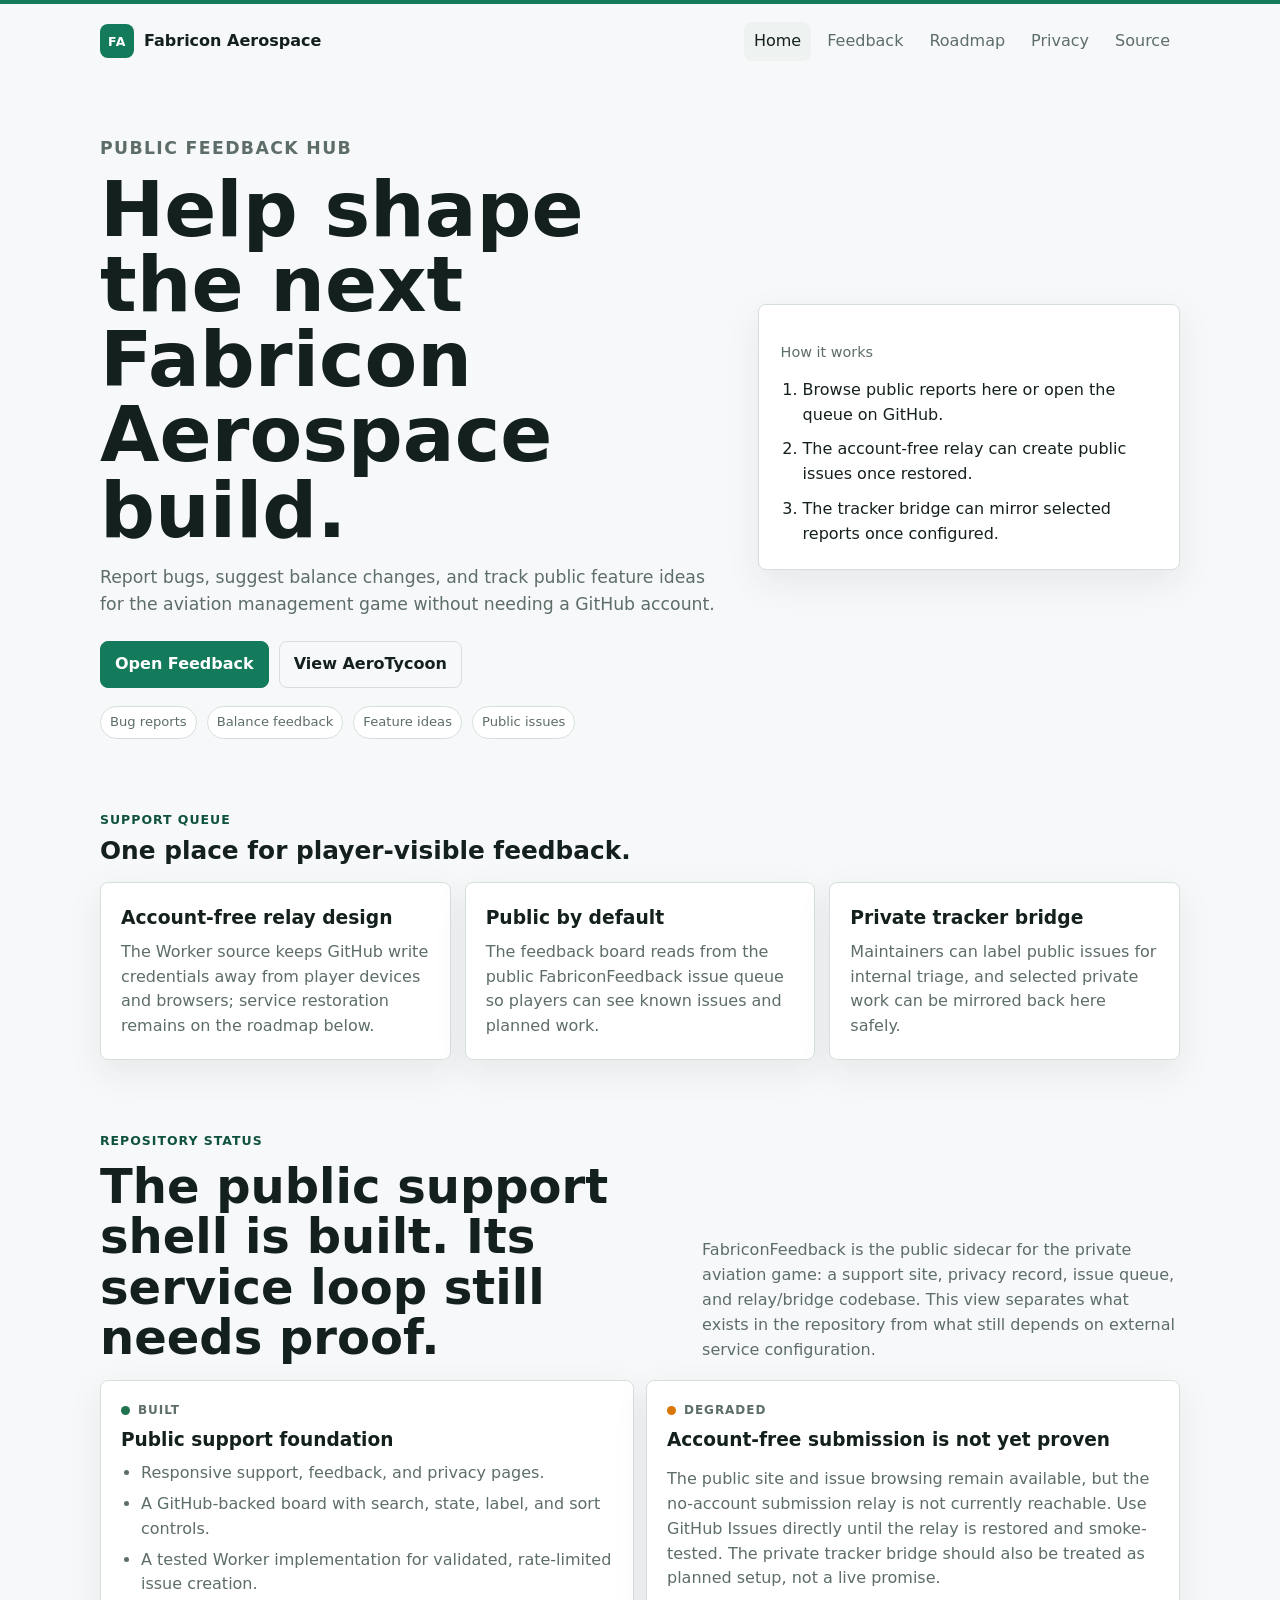
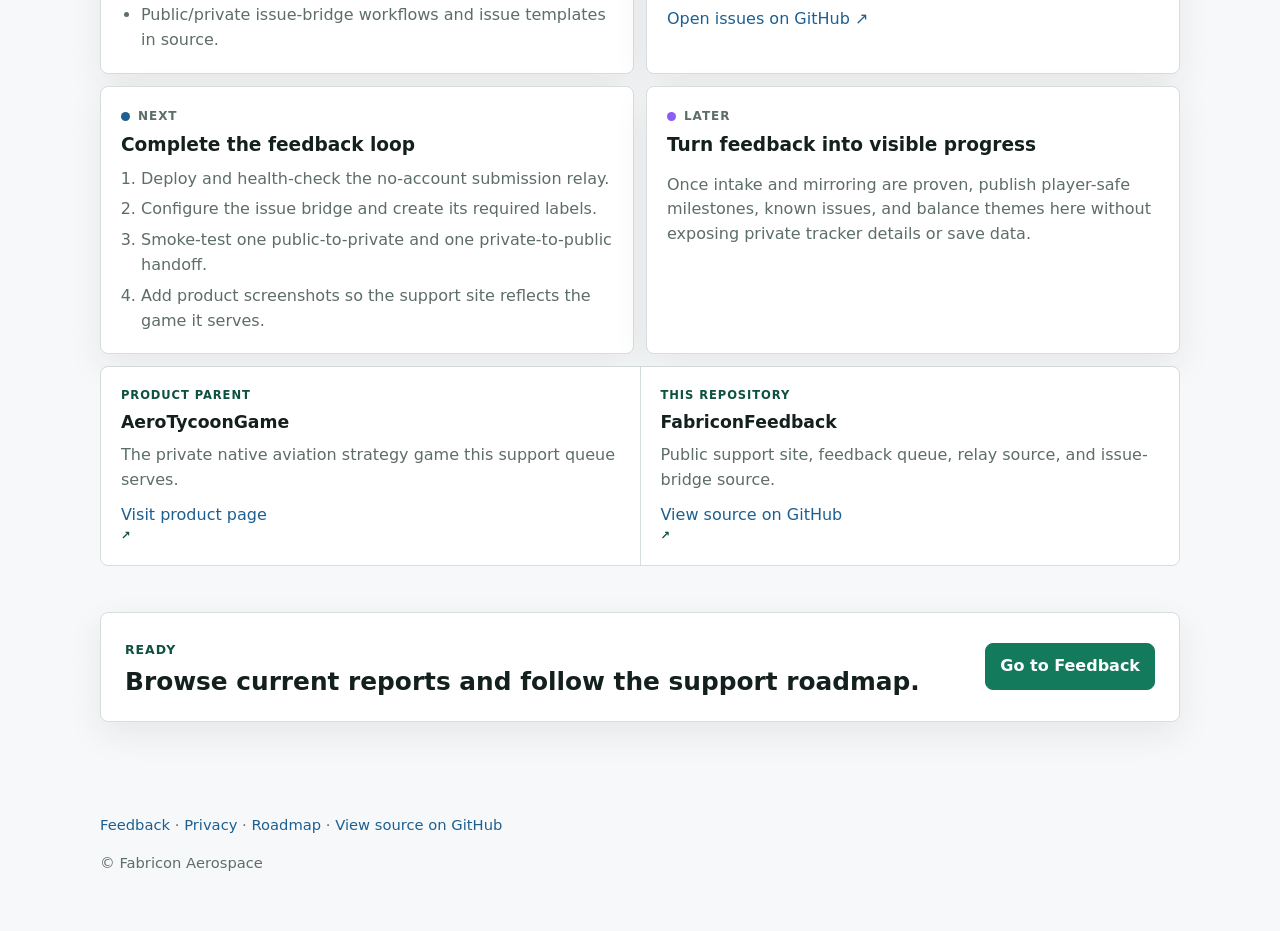
==== commit e0a64008: "Repair feedback board and add roadmap" ====
--- a/index.html
+++ b/index.html
@@ -19,7 +19,9 @@
     <nav aria-label="Primary">
       <a href="index.html" class="active">Home</a>
       <a href="feedback.html">Feedback</a>
+      <a href="#roadmap">Roadmap</a>
       <a href="privacy.html">Privacy</a>
+      <a href="https://github.com/Sankofa06/FabriconFeedback">Source</a>
     </nav>
   </header>
 
@@ -34,7 +36,7 @@
         </p>
         <div class="hero-actions">
           <a class="btn primary" href="feedback.html">Open Feedback</a>
-          <a class="btn ghost" href="privacy.html">Privacy Policy</a>
+          <a class="btn ghost" href="https://sankofa06.github.io/AeroTycoonGame/">View AeroTycoon</a>
         </div>
         <div class="pill-row" aria-label="Feedback categories">
           <span class="pill">Bug reports</span>
@@ -46,9 +48,9 @@
       <div class="hero-panel" aria-label="Feedback workflow summary">
         <p class="panel-kicker">How it works</p>
         <ol class="steps">
-          <li>Submit feedback from the game or this site.</li>
-          <li>A Cloudflare Worker creates a public GitHub issue.</li>
-          <li>Public issues can be mirrored into the private game tracker.</li>
+          <li>Browse public reports here or open the queue on GitHub.</li>
+          <li>The account-free relay can create public issues once restored.</li>
+          <li>The tracker bridge can mirror selected reports once configured.</li>
         </ol>
       </div>
     </section>
@@ -60,8 +62,8 @@
       </div>
       <div class="feature-grid">
         <article class="feature-card">
-          <h3>No account required</h3>
-          <p>Submissions go through a Cloudflare Worker, so player devices and browsers never receive GitHub write credentials.</p>
+          <h3>Account-free relay design</h3>
+          <p>The Worker source keeps GitHub write credentials away from player devices and browsers; service restoration remains on the roadmap below.</p>
         </article>
         <article class="feature-card">
           <h3>Public by default</h3>
@@ -74,10 +76,87 @@
       </div>
     </section>
 
+    <section class="section roadmap-section" id="roadmap" aria-labelledby="roadmap-title">
+      <div class="roadmap-heading">
+        <div>
+          <p class="eyebrow">Repository status</p>
+          <h2 id="roadmap-title">The public support shell is built. Its service loop still needs proof.</h2>
+        </div>
+        <p>
+          FabriconFeedback is the public sidecar for the private aviation game:
+          a support site, privacy record, issue queue, and relay/bridge codebase.
+          This view separates what exists in the repository from what still
+          depends on external service configuration.
+        </p>
+      </div>
+
+      <div class="roadmap-grid">
+        <article class="roadmap-card roadmap-card--built">
+          <p class="roadmap-state"><span aria-hidden="true"></span>Built</p>
+          <h3>Public support foundation</h3>
+          <ul>
+            <li>Responsive support, feedback, and privacy pages.</li>
+            <li>A GitHub-backed board with search, state, label, and sort controls.</li>
+            <li>A tested Worker implementation for validated, rate-limited issue creation.</li>
+            <li>Public/private issue-bridge workflows and issue templates in source.</li>
+          </ul>
+        </article>
+
+        <article class="roadmap-card roadmap-card--degraded">
+          <p class="roadmap-state"><span aria-hidden="true"></span>Degraded</p>
+          <h3>Account-free submission is not yet proven</h3>
+          <p>
+            The public site and issue browsing remain available, but the
+            no-account submission relay is not currently reachable. Use GitHub
+            Issues directly until the relay is restored and smoke-tested. The
+            private tracker bridge should also be treated as planned setup, not
+            a live promise.
+          </p>
+          <a href="https://github.com/Sankofa06/FabriconFeedback/issues">Open issues on GitHub <span aria-hidden="true">↗</span></a>
+        </article>
+
+        <article class="roadmap-card roadmap-card--next">
+          <p class="roadmap-state"><span aria-hidden="true"></span>Next</p>
+          <h3>Complete the feedback loop</h3>
+          <ol>
+            <li>Deploy and health-check the no-account submission relay.</li>
+            <li>Configure the issue bridge and create its required labels.</li>
+            <li>Smoke-test one public-to-private and one private-to-public handoff.</li>
+            <li>Add product screenshots so the support site reflects the game it serves.</li>
+          </ol>
+        </article>
+
+        <article class="roadmap-card roadmap-card--later">
+          <p class="roadmap-state"><span aria-hidden="true"></span>Later</p>
+          <h3>Turn feedback into visible progress</h3>
+          <p>
+            Once intake and mirroring are proven, publish player-safe milestones,
+            known issues, and balance themes here without exposing private tracker
+            details or save data.
+          </p>
+        </article>
+      </div>
+
+      <div class="roadmap-links" aria-label="Related Fabricon repositories">
+        <div>
+          <span>Product parent</span>
+          <strong>AeroTycoonGame</strong>
+          <p>The private native aviation strategy game this support queue serves.</p>
+          <a href="https://sankofa06.github.io/AeroTycoonGame/">Visit product page <span aria-hidden="true">↗</span></a>
+        </div>
+        <div>
+          <span>This repository</span>
+          <strong>FabriconFeedback</strong>
+          <p>Public support site, feedback queue, relay source, and issue-bridge source.</p>
+          <a href="https://github.com/Sankofa06/FabriconFeedback">View source on GitHub <span aria-hidden="true">↗</span></a>
+        </div>
+      </div>
+    </section>
+
     <section class="cta-band">
       <div>
         <p class="eyebrow">Ready</p>
-        <h2>Browse current reports or send a new one.</h2>
+        <h2>Browse current reports and follow the support roadmap.</h2>
       </div>
       <a class="btn primary" href="feedback.html">Go to Feedback</a>
     </section>
@@ -87,7 +166,8 @@
     <p>
       <a href="feedback.html">Feedback</a> ·
       <a href="privacy.html">Privacy</a> ·
-      <a href="https://github.com/sankofa06/FabriconFeedback" target="_blank" rel="noopener">GitHub Repo</a>
+      <a href="#roadmap">Roadmap</a> ·
+      <a href="https://github.com/Sankofa06/FabriconFeedback">View source on GitHub</a>
     </p>
     <p>© Fabricon Aerospace</p>
   </footer>
--- a/assets/styles.css
+++ b/assets/styles.css
@@ -174,6 +174,16 @@
   margin-top: 24px;
 }
 
+.service-notice {
+  margin-top: 16px;
+  padding: 10px 12px;
+  border: 1px solid rgba(217, 119, 6, 0.42);
+  border-radius: var(--radius);
+  background: rgba(217, 119, 6, 0.09);
+  color: var(--text);
+  font-size: 0.92rem;
+}
+
 .btn {
   border: 1px solid var(--border);
   border-radius: var(--radius);
@@ -248,7 +258,7 @@
 
 .summary-grid {
   display: grid;
-  grid-template-columns: repeat(3, 1fr);
+  grid-template-columns: repeat(4, 1fr);
   gap: 10px;
   margin-top: 18px;
 }
@@ -347,6 +357,11 @@
   width: min(380px, 100%);
 }
 
+.toolbar-controls select {
+  width: auto;
+  min-width: 120px;
+}
+
 .filters {
   margin-bottom: 12px;
   padding: 12px;
@@ -369,15 +384,144 @@
   padding: 12px;
 }
 
-#banner {
+#status-banner {
   min-height: 24px;
   color: var(--muted);
   padding: 8px;
 }
 
-#banner.error,
+#status-banner.error,
 #modal-error {
   color: var(--error);
+}
+
+.roadmap-section {
+  scroll-margin-top: 24px;
+}
+
+.roadmap-heading {
+  display: grid;
+  gap: 18px;
+  margin-bottom: 18px;
+}
+
+.roadmap-heading h2 {
+  max-width: 760px;
+  margin: 8px 0 0;
+  font-size: clamp(1.8rem, 4vw, 3rem);
+  line-height: 1.05;
+}
+
+.roadmap-heading > p {
+  max-width: 620px;
+  margin: 0;
+  color: var(--muted);
+}
+
+.roadmap-grid {
+  display: grid;
+  gap: 12px;
+}
+
+.roadmap-card {
+  min-width: 0;
+  padding: 20px;
+  border: 1px solid var(--border);
+  border-radius: var(--radius);
+  background: var(--surface);
+  box-shadow: var(--shadow);
+}
+
+.roadmap-card h3 {
+  margin: 8px 0;
+  font-size: 1.16rem;
+  line-height: 1.25;
+}
+
+.roadmap-card p,
+.roadmap-card li,
+.roadmap-links p {
+  color: var(--muted);
+}
+
+.roadmap-card ul,
+.roadmap-card ol {
+  margin: 10px 0 0;
+  padding-left: 20px;
+}
+
+.roadmap-card li + li {
+  margin-top: 6px;
+}
+
+.roadmap-state {
+  display: flex;
+  align-items: center;
+  gap: 8px;
+  margin: 0;
+  color: var(--text);
+  font-size: 0.75rem;
+  font-weight: 800;
+  letter-spacing: 0.08em;
+  text-transform: uppercase;
+}
+
+.roadmap-state span {
+  width: 9px;
+  height: 9px;
+  border-radius: 999px;
+  background: var(--muted);
+}
+
+.roadmap-card--built .roadmap-state span { background: var(--success); }
+.roadmap-card--degraded .roadmap-state span { background: #d97706; }
+.roadmap-card--next .roadmap-state span { background: var(--blue); }
+.roadmap-card--later .roadmap-state span { background: #8b5cf6; }
+
+.roadmap-links {
+  display: grid;
+  gap: 1px;
+  margin-top: 12px;
+  overflow: hidden;
+  border: 1px solid var(--border);
+  border-radius: var(--radius);
+  background: var(--border);
+}
+
+.roadmap-links > div {
+  padding: 20px;
+  background: var(--surface);
+}
+
+.roadmap-links span {
+  display: block;
+  color: var(--accent-strong);
+  font-size: 0.72rem;
+  font-weight: 800;
+  letter-spacing: 0.08em;
+  text-transform: uppercase;
+}
+
+.roadmap-links strong {
+  display: block;
+  margin-top: 4px;
+  font-size: 1.08rem;
+}
+
+.roadmap-links p {
+  margin: 7px 0 10px;
+}
+
+@media (min-width: 761px) {
+  .roadmap-heading {
+    grid-template-columns: minmax(0, 1.1fr) minmax(280px, 0.9fr);
+    align-items: end;
+  }
+
+  .roadmap-grid,
+  .roadmap-links {
+    grid-template-columns: repeat(2, minmax(0, 1fr));
+  }
 }
 
 #issue-list {
@@ -551,11 +695,19 @@
   }
 
   .feature-grid,
+  .feature-grid {
+    grid-template-columns: 1fr;
+  }
+
   .summary-grid {
-    grid-template-columns: 1fr;
+    grid-template-columns: repeat(2, minmax(0, 1fr));
   }
 
   .toolbar-controls {
     width: 100%;
   }
-}
+
+  .toolbar-controls select {
+    width: 100%;
+  }
+}
